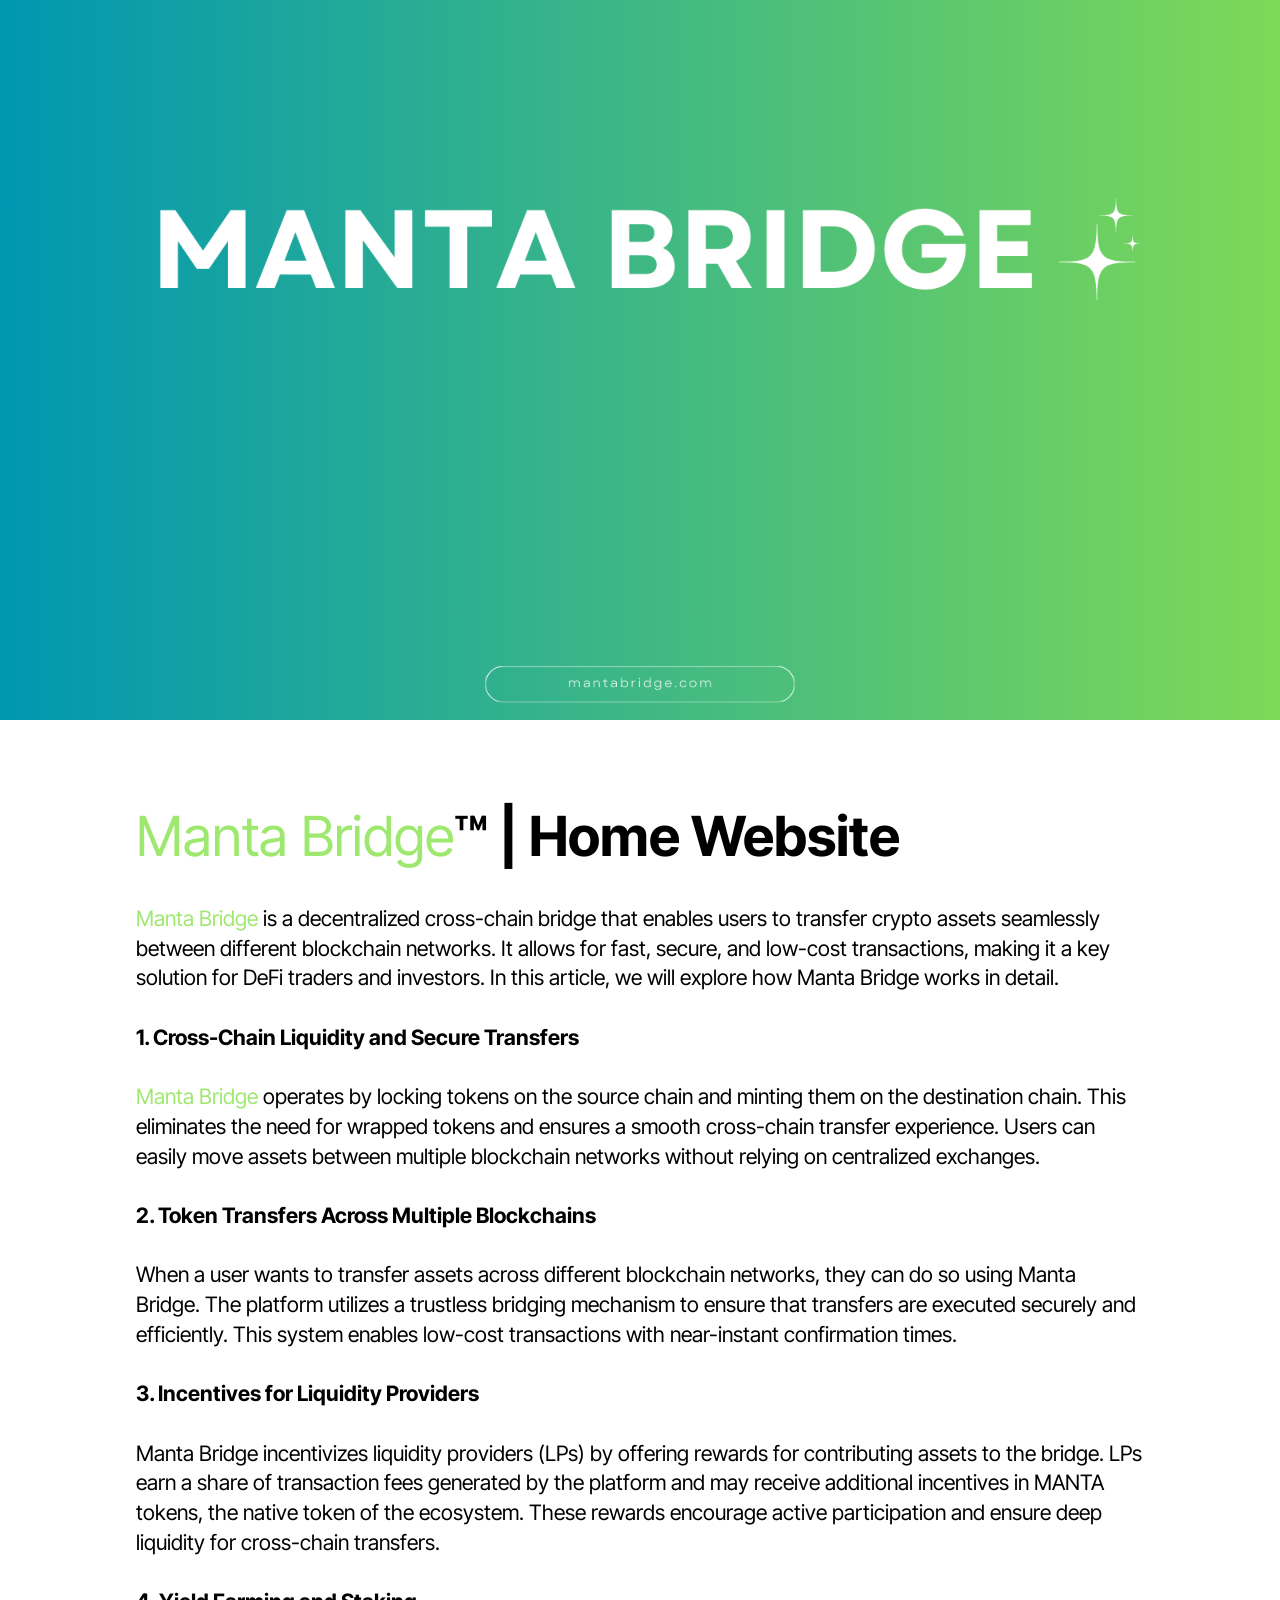
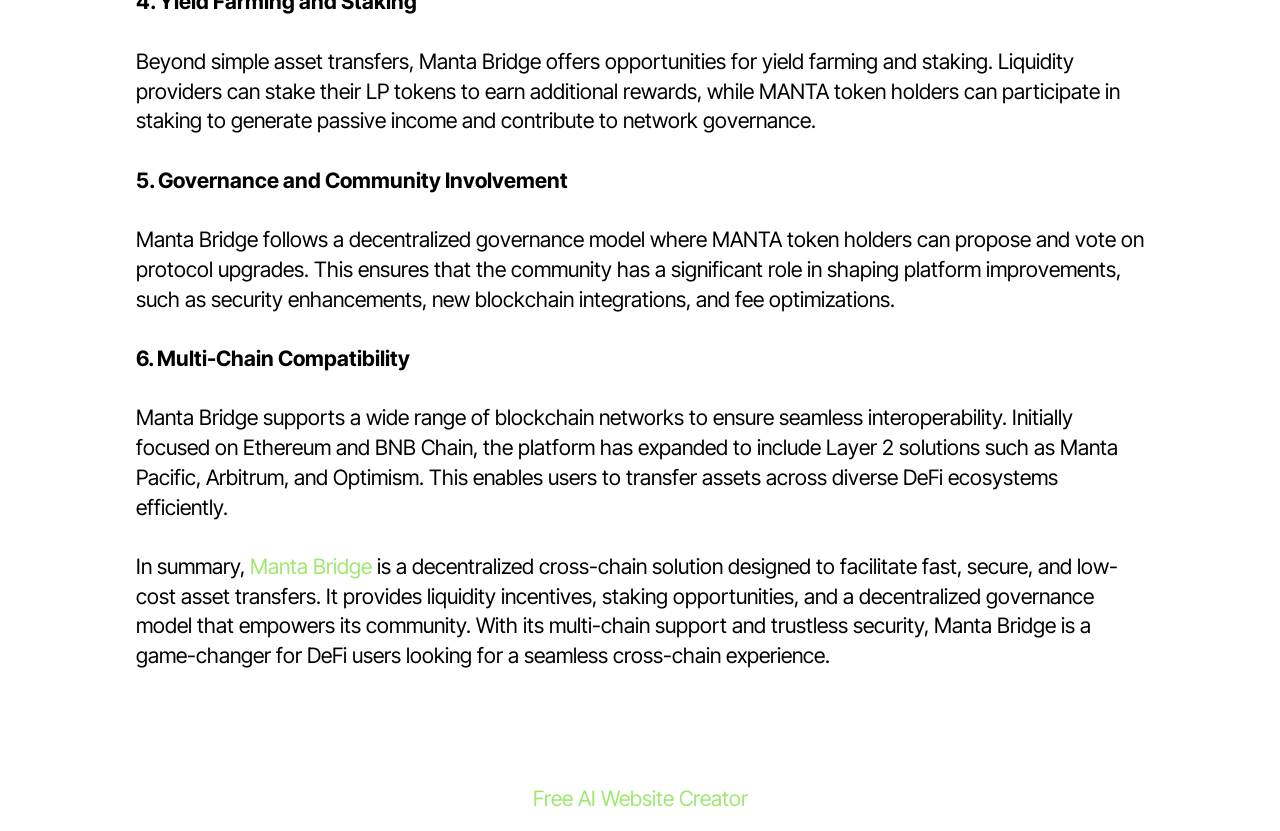
==== index.html @ 52f4f5a1 "Add files via upload" ====
<!DOCTYPE html><html class="desktop mbr-site-loaded" style="" data-scrapbook-source="https://manta-bridge-page.github.io/" data-scrapbook-create="20250321105414183" data-scrapbook-title="Manta Bridge™ | Home Website"><head>
  <!-- Site made with Mobirise Website Builder v5.9.17, https://mobirise.com -->
  <meta charset="UTF-8">
  <meta http-equiv="X-UA-Compatible" content="IE=edge">
  <meta name="generator" content="Mobirise v5.9.17, mobirise.com">
  <meta name="viewport" content="width=device-width, initial-scale=1, minimum-scale=1">
  <link rel="shortcut icon" href="mantaaa.png" type="image/x-icon">
  <meta name="description" content="Manta Bridge is a decentralized exchange (DEX) that allows users to trade between different virtual currencies using a connected cryptocurrency wallet. It sources liquidity from users who provide assets to the protocol, ensuring low-slippage trades 24/7.">
  
  
  <title>Manta Bridge™ | Home Website</title>
  <link rel="stylesheet" href="bootstrap.min.css">
  <link rel="stylesheet" href="bootstrap-grid.min.css">
  <link rel="stylesheet" href="bootstrap-reboot.min.css">
  <link rel="stylesheet" href="style.css">
  <link rel="stylesheet" href="css.css" as="style">
  <noscript><link rel="stylesheet" href="css.css"></noscript>
  <link rel="stylesheet" href="mbr-additional.css" type="text/css">

  
  
  
</head>
<body style="z-index: 0"><section id="top-1" style="display: none;"><a href="https://mobirise.com/offline-website-builder.html">Offline Website Creator</a> Mobirise v5.9.17 <a href="https://mobirise.com/builder/ai-website-builder.html">AI Website Software</a></section>
  
  <section data-bs-version="5.1" class="image03 cid-u8kIdweqQg" id="image04-0">
    

    <div class="image-block m-auto">
        <img src="Rocket%20Pool%20(24).png" alt="Manta Bridge">
        
    </div>
</section>

<section data-bs-version="5.1" class="article12 cid-u8kIenMvRD" id="article12-1">    
    
    <div class="container">
        <div class="row justify-content-center">
            <div class="col-md-12 col-lg-10">
                <h3 class="mbr-section-title mbr-fonts-style mb-4 mt-0 display-2">
                <strong><a href="" class="text-primary">Manta Bridge</a>™ | Home Website</strong></h3>
                
                <p class="mbr-text mbr-fonts-style display-7">
<a href="https://mantabridge.co/" class="text-primary">Manta Bridge</a> is a decentralized cross-chain bridge that enables users to transfer crypto assets seamlessly between different blockchain networks. It allows for fast, secure, and low-cost transactions, making it a key solution for DeFi traders and investors. In this article, we will explore how Manta Bridge works in detail.
<br>
<br><strong>1. Cross-Chain Liquidity and Secure Transfers</strong><br>
<br><a href="https://mantabridge.co/" class="text-primary">Manta Bridge</a> operates by locking tokens on the source chain and minting them on the destination chain. This eliminates the need for wrapped tokens and ensures a smooth cross-chain transfer experience. Users can easily move assets between multiple blockchain networks without relying on centralized exchanges.
<br>
<br><strong>2. Token Transfers Across Multiple Blockchains<br></strong>
<br>When a user wants to transfer assets across different blockchain networks, they can do so using Manta Bridge. The platform utilizes a trustless bridging mechanism to ensure that transfers are executed securely and efficiently. This system enables low-cost transactions with near-instant confirmation times.
<br>
<br><strong>3. Incentives for Liquidity Providers<br></strong>
<br>Manta Bridge incentivizes liquidity providers (LPs) by offering rewards for contributing assets to the bridge. LPs earn a share of transaction fees generated by the platform and may receive additional incentives in MANTA tokens, the native token of the ecosystem. These rewards encourage active participation and ensure deep liquidity for cross-chain transfers.
<br>
<br><strong>4. Yield Farming and Staking<br></strong>
<br>Beyond simple asset transfers, Manta Bridge offers opportunities for yield farming and staking. Liquidity providers can stake their LP tokens to earn additional rewards, while MANTA token holders can participate in staking to generate passive income and contribute to network governance.
<br>
<br><strong>5. Governance and Community Involvement<br></strong>
<br>Manta Bridge follows a decentralized governance model where MANTA token holders can propose and vote on protocol upgrades. This ensures that the community has a significant role in shaping platform improvements, such as security enhancements, new blockchain integrations, and fee optimizations.
<br>
<br><strong>6. Multi-Chain Compatibility<br></strong>
<br>Manta Bridge supports a wide range of blockchain networks to ensure seamless interoperability. Initially focused on Ethereum and BNB Chain, the platform has expanded to include Layer 2 solutions such as Manta Pacific, Arbitrum, and Optimism. This enables users to transfer assets across diverse DeFi ecosystems efficiently.
<br>
<br>In summary, <a href="https://mantabridge.co/" class="text-primary">Manta Bridge</a> is a decentralized cross-chain solution designed to facilitate fast, secure, and low-cost asset transfers. It provides liquidity incentives, staking opportunities, and a decentralized governance model that empowers its community. With its multi-chain support and trustless security, Manta Bridge is a game-changer for DeFi users looking for a seamless cross-chain experience.</p>

    </div>
</div></div></section><section class="display-7" style="padding: 0;align-items: center;justify-content: center;flex-wrap: wrap;    align-content: center;display: flex;position: relative;height: 4rem;"><a href="https://mobiri.se/3166780" style="flex: 1 1;height: 4rem;position: absolute;width: 100%;z-index: 1;"><img alt="" style="height: 4rem;" src="2daeaa8b5f19f0bc209d976c02bd6acb51b00b0a.gif"></a><p style="margin: 0;text-align: center;" class="display-7">‌</p><a style="z-index:1" href="https://mobirise.com/builder/ai-website-creator.html">Free AI Website Creator</a></section>        
  
  


</body></html>
---- style.css ----
﻿@charset "UTF-8";
section {
  background-color: #ffffff;
}

body {
  font-style: normal;
  line-height: 1.5;
  font-weight: 400;
  color: #232323;
  position: relative;
}

button {
  background-color: transparent;
  border-color: transparent;
}

.embla__button,
.carousel-control {
  background-color: #edefea !important;
  opacity: 0.8 !important;
  color: #464845 !important;
  border-color: #edefea !important;
}

.carousel .close,
.modalWindow .close {
  background-color: #edefea !important;
  color: #464845 !important;
  border-color: #edefea !important;
  opacity: 0.8 !important;
}

.carousel .close:hover,
.modalWindow .close:hover {
  opacity: 1 !important;
}

.carousel-indicators li {
  background-color: #edefea !important;
  border: 2px solid #464845 !important;
}

.carousel-indicators li:hover,
.carousel-indicators li:active {
  opacity: 0.8 !important;
}

.embla__button:hover,
.carousel-control:hover {
  background-color: #edefea !important;
  opacity: 1 !important;
}

.modalWindow-video-container {
  height: 80%;
}

section,
.container,
.container-fluid {
  position: relative;
  word-wrap: break-word;
}

a.mbr-iconfont:hover {
  text-decoration: none;
}

.article .lead p,
.article .lead ul,
.article .lead ol,
.article .lead pre,
.article .lead blockquote {
  margin-bottom: 0;
}

a {
  font-style: normal;
  font-weight: 400;
  cursor: pointer;
}
a, a:hover {
  text-decoration: none;
}

.mbr-section-title {
  font-style: normal;
  line-height: 1.3;
}

.mbr-section-subtitle {
  line-height: 1.3;
}

.mbr-text {
  font-style: normal;
  line-height: 1.7;
}

h1,
h2,
h3,
h4,
h5,
h6,
.display-1,
.display-2,
.display-4,
.display-5,
.display-7,
span,
p,
a {
  line-height: 1;
  word-break: break-word;
  word-wrap: break-word;
  font-weight: 400;
}

b,
strong {
  font-weight: bold;
}

input:-webkit-autofill, input:-webkit-autofill:hover, input:-webkit-autofill:focus, input:-webkit-autofill:active {
  transition-delay: 9999s;
  -webkit-transition-property: background-color, color;
  transition-property: background-color, color;
}

textarea[type=hidden] {
  display: none;
}

section {
  background-position: 50% 50%;
  background-repeat: no-repeat;
  background-size: cover;
}
section .mbr-background-video,
section .mbr-background-video-preview {
  position: absolute;
  bottom: 0;
  left: 0;
  right: 0;
  top: 0;
}

.hidden {
  visibility: hidden;
}

.mbr-z-index20 {
  z-index: 20;
}

/*! Base colors */
.mbr-white {
  color: #ffffff;
}

.mbr-black {
  color: #111111;
}

.mbr-bg-white {
  background-color: #ffffff;
}

.mbr-bg-black {
  background-color: #000000;
}

/*! Text-aligns */
.align-left {
  text-align: left;
}

.align-center {
  text-align: center;
}

.align-right {
  text-align: right;
}

/*! Font-weight  */
.mbr-light {
  font-weight: 300;
}

.mbr-regular {
  font-weight: 400;
}

.mbr-semibold {
  font-weight: 500;
}

.mbr-bold {
  font-weight: 700;
}

/*! Media  */
.media-content {
  flex-basis: 100%;
}

.media-container-row {
  display: flex;
  flex-direction: row;
  flex-wrap: wrap;
  justify-content: center;
  align-content: center;
  align-items: start;
}
.media-container-row .media-size-item {
  width: 400px;
}

.media-container-column {
  display: flex;
  flex-direction: column;
  flex-wrap: wrap;
  justify-content: center;
  align-content: center;
  align-items: stretch;
}
.media-container-column > * {
  width: 100%;
}

@media (min-width: 992px) {
  .media-container-row {
    flex-wrap: nowrap;
  }
}
figure {
  margin-bottom: 0;
  overflow: hidden;
}

figure[mbr-media-size] {
  transition: width 0.1s;
}

img,
iframe {
  display: block;
  width: 100%;
}

.card {
  background-color: transparent;
  border: none;
}

.card-box {
  width: 100%;
}

.card-img {
  text-align: center;
  flex-shrink: 0;
  -webkit-flex-shrink: 0;
}

.media {
  max-width: 100%;
  margin: 0 auto;
}

.mbr-figure {
  align-self: center;
}

.media-container > div {
  max-width: 100%;
}

.mbr-figure img,
.card-img img {
  width: 100%;
}

@media (max-width: 991px) {
  .media-size-item {
    width: auto !important;
  }
  .media {
    width: auto;
  }
  .mbr-figure {
    width: 100% !important;
  }
}
/*! Buttons */
.mbr-section-btn {
  margin-left: -0.6rem;
  margin-right: -0.6rem;
  font-size: 0;
}

.btn {
  font-weight: 600;
  border-width: 1px;
  font-style: normal;
  margin: 0.6rem 0.6rem;
  white-space: normal;
  transition: all 0.2s ease-in-out;
  display: inline-flex;
  align-items: center;
  justify-content: center;
  word-break: break-word;
}

.btn-sm {
  font-weight: 600;
  letter-spacing: 0px;
  transition: all 0.3s ease-in-out;
}

.btn-md {
  font-weight: 600;
  letter-spacing: 0px;
  transition: all 0.3s ease-in-out;
}

.btn-lg {
  font-weight: 600;
  letter-spacing: 0px;
  transition: all 0.3s ease-in-out;
}

.btn-form {
  margin: 0;
}
.btn-form:hover {
  cursor: pointer;
}

nav .mbr-section-btn {
  margin-left: 0rem;
  margin-right: 0rem;
}

/*! Btn icon margin */
.btn .mbr-iconfont,
.btn.btn-sm .mbr-iconfont {
  order: 1;
  cursor: pointer;
  margin-left: 0.5rem;
  vertical-align: sub;
}

.btn.btn-md .mbr-iconfont,
.btn.btn-md .mbr-iconfont {
  margin-left: 0.8rem;
}

.mbr-regular {
  font-weight: 400;
}

.mbr-semibold {
  font-weight: 500;
}

.mbr-bold {
  font-weight: 700;
}

[type=submit] {
  -webkit-appearance: none;
}

/*! Full-screen */
.mbr-fullscreen .mbr-overlay {
  min-height: 100vh;
}

.mbr-fullscreen {
  display: flex;
  display: -moz-flex;
  display: -ms-flex;
  display: -o-flex;
  align-items: center;
  min-height: 100vh;
  padding-top: 3rem;
  padding-bottom: 3rem;
}

/*! Map */
.map {
  height: 25rem;
  position: relative;
}
.map iframe {
  width: 100%;
  height: 100%;
}

/*! Scroll to top arrow */
.mbr-arrow-up {
  bottom: 25px;
  right: 90px;
  position: fixed;
  text-align: right;
  z-index: 5000;
  color: #ffffff;
  font-size: 22px;
}

.mbr-arrow-up a {
  background: rgba(0, 0, 0, 0.2);
  border-radius: 50%;
  color: #fff;
  display: inline-block;
  height: 60px;
  width: 60px;
  border: 2px solid #fff;
  outline-style: none !important;
  position: relative;
  text-decoration: none;
  transition: all 0.3s ease-in-out;
  cursor: pointer;
  text-align: center;
}
.mbr-arrow-up a:hover {
  background-color: rgba(0, 0, 0, 0.4);
}
.mbr-arrow-up a i {
  line-height: 60px;
}

.mbr-arrow-up-icon {
  display: block;
  color: #fff;
}

.mbr-arrow-up-icon::before {
  content: "›";
  display: inline-block;
  font-family: serif;
  font-size: 22px;
  line-height: 1;
  font-style: normal;
  position: relative;
  top: 6px;
  left: -4px;
  transform: rotate(-90deg);
}

/*! Arrow Down */
.mbr-arrow {
  position: absolute;
  bottom: 45px;
  left: 50%;
  width: 60px;
  height: 60px;
  cursor: pointer;
  background-color: rgba(80, 80, 80, 0.5);
  border-radius: 50%;
  transform: translateX(-50%);
}
@media (max-width: 767px) {
  .mbr-arrow {
    display: none;
  }
}
.mbr-arrow > a {
  display: inline-block;
  text-decoration: none;
  outline-style: none;
  animation: arrowdown 1.7s ease-in-out infinite;
  color: #ffffff;
}
.mbr-arrow > a > i {
  position: absolute;
  top: -2px;
  left: 15px;
  font-size: 2rem;
}

#scrollToTop a i::before {
  content: "";
  position: absolute;
  display: block;
  border-bottom: 2.5px solid #fff;
  border-left: 2.5px solid #fff;
  width: 27.8%;
  height: 27.8%;
  left: 50%;
  top: 51%;
  transform: translateY(-30%) translateX(-50%) rotate(135deg);
}

@keyframes arrowdown {
  0% {
    transform: translateY(0px);
  }
  50% {
    transform: translateY(-5px);
  }
  100% {
    transform: translateY(0px);
  }
}
@media (max-width: 500px) {
  .mbr-arrow-up {
    left: 0;
    right: 0;
    text-align: center;
  }
}
/*Gradients animation*/
@keyframes gradient-animation {
  from {
    background-position: 0% 100%;
    animation-timing-function: ease-in-out;
  }
  to {
    background-position: 100% 0%;
    animation-timing-function: ease-in-out;
  }
}
.bg-gradient {
  background-size: 200% 200%;
  animation: gradient-animation 5s infinite alternate;
  -webkit-animation: gradient-animation 5s infinite alternate;
}

.menu .navbar-brand {
  display: -webkit-flex;
}
.menu .navbar-brand span {
  display: flex;
  display: -webkit-flex;
}
.menu .navbar-brand .navbar-caption-wrap {
  display: -webkit-flex;
}
.menu .navbar-brand .navbar-logo img {
  display: -webkit-flex;
  width: auto;
}
@media (min-width: 768px) and (max-width: 991px) {
  .menu .navbar-toggleable-sm .navbar-nav {
    display: -ms-flexbox;
  }
}
@media (max-width: 991px) {
  .menu .navbar-collapse {
    max-height: 93.5vh;
  }
  .menu .navbar-collapse.show {
    overflow: auto;
  }
}
@media (min-width: 992px) {
  .menu .navbar-nav.nav-dropdown {
    display: -webkit-flex;
  }
  .menu .navbar-toggleable-sm .navbar-collapse {
    display: -webkit-flex !important;
  }
  .menu .collapsed .navbar-collapse {
    max-height: 93.5vh;
  }
  .menu .collapsed .navbar-collapse.show {
    overflow: auto;
  }
}
@media (max-width: 767px) {
  .menu .navbar-collapse {
    max-height: 80vh;
  }
}

.nav-link .mbr-iconfont {
  margin-right: 0.5rem;
}

.navbar {
  display: -webkit-flex;
  -webkit-flex-wrap: wrap;
  -webkit-align-items: center;
  -webkit-justify-content: space-between;
}

.navbar-collapse {
  -webkit-flex-basis: 100%;
  -webkit-flex-grow: 1;
  -webkit-align-items: center;
}

.nav-dropdown .link {
  padding: 0.667em 1.667em !important;
  margin: 0 !important;
}

.nav {
  display: -webkit-flex;
  -webkit-flex-wrap: wrap;
}

.row {
  display: -webkit-flex;
  -webkit-flex-wrap: wrap;
}

.justify-content-center {
  -webkit-justify-content: center;
}

.form-inline {
  display: -webkit-flex;
}

.card-wrapper {
  -webkit-flex: 1;
}

.carousel-control {
  z-index: 10;
  display: -webkit-flex;
}

.carousel-controls {
  display: -webkit-flex;
}

.media {
  display: -webkit-flex;
}

.form-group:focus {
  outline: none;
}

.jq-selectbox__select {
  padding: 7px 0;
  position: relative;
}

.jq-selectbox__dropdown {
  overflow: hidden;
  border-radius: 10px;
  position: absolute;
  top: 100%;
  left: 0 !important;
  width: 100% !important;
}

.jq-selectbox__trigger-arrow {
  right: 0;
  transform: translateY(-50%);
}

.jq-selectbox li {
  padding: 1.07em 0.5em;
}

input[type=range] {
  padding-left: 0 !important;
  padding-right: 0 !important;
}

.modal-dialog,
.modal-content {
  height: 100%;
}

.modal-dialog .carousel-inner {
  height: calc(100vh - 1.75rem);
}
@media (max-width: 575px) {
  .modal-dialog .carousel-inner {
    height: calc(100vh - 1rem);
  }
}

.carousel-item {
  text-align: center;
}

.carousel-item img {
  margin: auto;
}

.navbar-toggler {
  align-self: flex-start;
  padding: 0.25rem 0.75rem;
  font-size: 1.25rem;
  line-height: 1;
  background: transparent;
  border: 1px solid transparent;
  border-radius: 0.25rem;
}

.navbar-toggler:focus,
.navbar-toggler:hover {
  text-decoration: none;
  box-shadow: none;
}

.navbar-toggler-icon {
  display: inline-block;
  width: 1.5em;
  height: 1.5em;
  vertical-align: middle;
  content: "";
  background: no-repeat center center;
  background-size: 100% 100%;
}

.navbar-toggler-left {
  position: absolute;
  left: 1rem;
}

.navbar-toggler-right {
  position: absolute;
  right: 1rem;
}

.card-img {
  width: auto;
}

.menu .navbar.collapsed:not(.beta-menu) {
  flex-direction: column;
}

.carousel-item.active,
.carousel-item-next,
.carousel-item-prev {
  display: flex;
}

.note-air-layout .dropup .dropdown-menu,
.note-air-layout .navbar-fixed-bottom .dropdown .dropdown-menu {
  bottom: initial !important;
}

html,
body {
  height: auto;
  min-height: 100vh;
}

.dropup .dropdown-toggle::after {
  display: none;
}

.form-asterisk {
  font-family: initial;
  position: absolute;
  top: -2px;
  font-weight: normal;
}

.form-control-label {
  position: relative;
  cursor: pointer;
  margin-bottom: 0.357em;
  padding: 0;
}

.alert {
  color: #ffffff;
  border-radius: 0;
  border: 0;
  font-size: 1.1rem;
  line-height: 1.5;
  margin-bottom: 1.875rem;
  padding: 1.25rem;
  position: relative;
  text-align: center;
}
.alert.alert-form::after {
  background-color: inherit;
  bottom: -7px;
  content: "";
  display: block;
  height: 14px;
  left: 50%;
  margin-left: -7px;
  position: absolute;
  transform: rotate(45deg);
  width: 14px;
}

.form-control {
  background-color: #ffffff;
  background-clip: border-box;
  color: #232323;
  line-height: 1rem !important;
  height: auto;
  padding: 1.2rem 2rem;
  transition: border-color 0.25s ease 0s;
  border: 1px solid transparent !important;
  border-radius: 4px;
  box-shadow: rgba(0, 0, 0, 0.07) 0px 1px 1px 0px, rgba(0, 0, 0, 0.07) 0px 1px 3px 0px, rgba(0, 0, 0, 0.03) 0px 0px 0px 1px;
}
.form-active .form-control:invalid {
  border-color: red;
}

.row > * {
  padding-right: 1rem;
  padding-left: 1rem;
}

form .row {
  margin-left: -0.6rem;
  margin-right: -0.6rem;
}
form .row [class*=col] {
  padding-left: 0.6rem;
  padding-right: 0.6rem;
}

form .mbr-section-btn {
  padding-left: 0.6rem;
  padding-right: 0.6rem;
}

form .form-check-input {
  margin-top: 0.5;
}

textarea.form-control {
  line-height: 1.5rem !important;
}

.form-group {
  margin-bottom: 1.2rem;
}

.form-control,
form .btn {
  min-height: 48px;
}

.gdpr-block label span.textGDPR input[name=gdpr] {
  top: 7px;
}

.form-control:focus {
  box-shadow: none;
}

:focus {
  outline: none;
}

.mbr-overlay {
  background-color: #000;
  bottom: 0;
  left: 0;
  opacity: 0.5;
  position: absolute;
  right: 0;
  top: 0;
  z-index: 0;
  pointer-events: none;
}

blockquote {
  font-style: italic;
  padding: 3rem;
  font-size: 1.09rem;
  position: relative;
  border-left: 3px solid;
}

ul,
ol,
pre,
blockquote {
  margin-bottom: 2.3125rem;
}

.mt-4 {
  margin-top: 2rem !important;
}

.mb-4 {
  margin-bottom: 2rem !important;
}

.container,
.container-fluid {
  padding-left: 16px;
  padding-right: 16px;
}

.row {
  margin-left: -16px;
  margin-right: -16px;
}
.row > [class*=col] {
  padding-left: 16px;
  padding-right: 16px;
}

@media (min-width: 992px) {
  .container-fluid {
    padding-left: 32px;
    padding-right: 32px;
  }
}
@media (max-width: 991px) {
  .mbr-container {
    padding-left: 16px;
    padding-right: 16px;
  }
}
.app-video-wrapper > img {
  opacity: 1;
}

.app-video-wrapper {
  background: transparent;
}

.item {
  position: relative;
}

.dropdown-menu .dropdown-menu {
  left: 100%;
}

.dropdown-item + .dropdown-menu {
  display: none;
}

.dropdown-item:hover + .dropdown-menu,
.dropdown-menu:hover {
  display: block;
}

@media (min-aspect-ratio: 16/9) {
  .mbr-video-foreground {
    height: 300% !important;
    top: -100% !important;
  }
}
@media (max-aspect-ratio: 16/9) {
  .mbr-video-foreground {
    width: 300% !important;
    left: -100% !important;
  }
}.engine {
	position: absolute;
	text-indent: -2400px;
	text-align: center;
	padding: 0;
	top: 0;
	left: -2400px;
}
---- css.css ----
/* cyrillic-ext */
@font-face {
  font-family: 'Inter Tight';
  font-style: italic;
  font-weight: 100;
  font-display: swap;
  src: url("NGSyv5HMAFg6IuGlBNMjxLsCwadkRFe9.woff2") format('woff2');
  unicode-range: U+0460-052F, U+1C80-1C8A, U+20B4, U+2DE0-2DFF, U+A640-A69F, U+FE2E-FE2F;
}
/* cyrillic */
@font-face {
  font-family: 'Inter Tight';
  font-style: italic;
  font-weight: 100;
  font-display: swap;
  src: url("NGSyv5HMAFg6IuGlBNMjxLsCwa5kRFe9.woff2") format('woff2');
  unicode-range: U+0301, U+0400-045F, U+0490-0491, U+04B0-04B1, U+2116;
}
/* greek-ext */
@font-face {
  font-family: 'Inter Tight';
  font-style: italic;
  font-weight: 100;
  font-display: swap;
  src: url("NGSyv5HMAFg6IuGlBNMjxLsCwaZkRFe9.woff2") format('woff2');
  unicode-range: U+1F00-1FFF;
}
/* greek */
@font-face {
  font-family: 'Inter Tight';
  font-style: italic;
  font-weight: 100;
  font-display: swap;
  src: url("NGSyv5HMAFg6IuGlBNMjxLsCwalkRFe9.woff2") format('woff2');
  unicode-range: U+0370-0377, U+037A-037F, U+0384-038A, U+038C, U+038E-03A1, U+03A3-03FF;
}
/* vietnamese */
@font-face {
  font-family: 'Inter Tight';
  font-style: italic;
  font-weight: 100;
  font-display: swap;
  src: url("NGSyv5HMAFg6IuGlBNMjxLsCwaVkRFe9.woff2") format('woff2');
  unicode-range: U+0102-0103, U+0110-0111, U+0128-0129, U+0168-0169, U+01A0-01A1, U+01AF-01B0, U+0300-0301, U+0303-0304, U+0308-0309, U+0323, U+0329, U+1EA0-1EF9, U+20AB;
}
/* latin-ext */
@font-face {
  font-family: 'Inter Tight';
  font-style: italic;
  font-weight: 100;
  font-display: swap;
  src: url("NGSyv5HMAFg6IuGlBNMjxLsCwaRkRFe9.woff2") format('woff2');
  unicode-range: U+0100-02BA, U+02BD-02C5, U+02C7-02CC, U+02CE-02D7, U+02DD-02FF, U+0304, U+0308, U+0329, U+1D00-1DBF, U+1E00-1E9F, U+1EF2-1EFF, U+2020, U+20A0-20AB, U+20AD-20C0, U+2113, U+2C60-2C7F, U+A720-A7FF;
}
/* latin */
@font-face {
  font-family: 'Inter Tight';
  font-style: italic;
  font-weight: 100;
  font-display: swap;
  src: url("NGSyv5HMAFg6IuGlBNMjxLsCwapkRA.woff2") format('woff2');
  unicode-range: U+0000-00FF, U+0131, U+0152-0153, U+02BB-02BC, U+02C6, U+02DA, U+02DC, U+0304, U+0308, U+0329, U+2000-206F, U+20AC, U+2122, U+2191, U+2193, U+2212, U+2215, U+FEFF, U+FFFD;
}
/* cyrillic-ext */
@font-face {
  font-family: 'Inter Tight';
  font-style: italic;
  font-weight: 200;
  font-display: swap;
  src: url("NGSyv5HMAFg6IuGlBNMjxLsCwadkRFe9.woff2") format('woff2');
  unicode-range: U+0460-052F, U+1C80-1C8A, U+20B4, U+2DE0-2DFF, U+A640-A69F, U+FE2E-FE2F;
}
/* cyrillic */
@font-face {
  font-family: 'Inter Tight';
  font-style: italic;
  font-weight: 200;
  font-display: swap;
  src: url("NGSyv5HMAFg6IuGlBNMjxLsCwa5kRFe9.woff2") format('woff2');
  unicode-range: U+0301, U+0400-045F, U+0490-0491, U+04B0-04B1, U+2116;
}
/* greek-ext */
@font-face {
  font-family: 'Inter Tight';
  font-style: italic;
  font-weight: 200;
  font-display: swap;
  src: url("NGSyv5HMAFg6IuGlBNMjxLsCwaZkRFe9.woff2") format('woff2');
  unicode-range: U+1F00-1FFF;
}
/* greek */
@font-face {
  font-family: 'Inter Tight';
  font-style: italic;
  font-weight: 200;
  font-display: swap;
  src: url("NGSyv5HMAFg6IuGlBNMjxLsCwalkRFe9.woff2") format('woff2');
  unicode-range: U+0370-0377, U+037A-037F, U+0384-038A, U+038C, U+038E-03A1, U+03A3-03FF;
}
/* vietnamese */
@font-face {
  font-family: 'Inter Tight';
  font-style: italic;
  font-weight: 200;
  font-display: swap;
  src: url("NGSyv5HMAFg6IuGlBNMjxLsCwaVkRFe9.woff2") format('woff2');
  unicode-range: U+0102-0103, U+0110-0111, U+0128-0129, U+0168-0169, U+01A0-01A1, U+01AF-01B0, U+0300-0301, U+0303-0304, U+0308-0309, U+0323, U+0329, U+1EA0-1EF9, U+20AB;
}
/* latin-ext */
@font-face {
  font-family: 'Inter Tight';
  font-style: italic;
  font-weight: 200;
  font-display: swap;
  src: url("NGSyv5HMAFg6IuGlBNMjxLsCwaRkRFe9.woff2") format('woff2');
  unicode-range: U+0100-02BA, U+02BD-02C5, U+02C7-02CC, U+02CE-02D7, U+02DD-02FF, U+0304, U+0308, U+0329, U+1D00-1DBF, U+1E00-1E9F, U+1EF2-1EFF, U+2020, U+20A0-20AB, U+20AD-20C0, U+2113, U+2C60-2C7F, U+A720-A7FF;
}
/* latin */
@font-face {
  font-family: 'Inter Tight';
  font-style: italic;
  font-weight: 200;
  font-display: swap;
  src: url("NGSyv5HMAFg6IuGlBNMjxLsCwapkRA.woff2") format('woff2');
  unicode-range: U+0000-00FF, U+0131, U+0152-0153, U+02BB-02BC, U+02C6, U+02DA, U+02DC, U+0304, U+0308, U+0329, U+2000-206F, U+20AC, U+2122, U+2191, U+2193, U+2212, U+2215, U+FEFF, U+FFFD;
}
/* cyrillic-ext */
@font-face {
  font-family: 'Inter Tight';
  font-style: italic;
  font-weight: 300;
  font-display: swap;
  src: url("NGSyv5HMAFg6IuGlBNMjxLsCwadkRFe9.woff2") format('woff2');
  unicode-range: U+0460-052F, U+1C80-1C8A, U+20B4, U+2DE0-2DFF, U+A640-A69F, U+FE2E-FE2F;
}
/* cyrillic */
@font-face {
  font-family: 'Inter Tight';
  font-style: italic;
  font-weight: 300;
  font-display: swap;
  src: url("NGSyv5HMAFg6IuGlBNMjxLsCwa5kRFe9.woff2") format('woff2');
  unicode-range: U+0301, U+0400-045F, U+0490-0491, U+04B0-04B1, U+2116;
}
/* greek-ext */
@font-face {
  font-family: 'Inter Tight';
  font-style: italic;
  font-weight: 300;
  font-display: swap;
  src: url("NGSyv5HMAFg6IuGlBNMjxLsCwaZkRFe9.woff2") format('woff2');
  unicode-range: U+1F00-1FFF;
}
/* greek */
@font-face {
  font-family: 'Inter Tight';
  font-style: italic;
  font-weight: 300;
  font-display: swap;
  src: url("NGSyv5HMAFg6IuGlBNMjxLsCwalkRFe9.woff2") format('woff2');
  unicode-range: U+0370-0377, U+037A-037F, U+0384-038A, U+038C, U+038E-03A1, U+03A3-03FF;
}
/* vietnamese */
@font-face {
  font-family: 'Inter Tight';
  font-style: italic;
  font-weight: 300;
  font-display: swap;
  src: url("NGSyv5HMAFg6IuGlBNMjxLsCwaVkRFe9.woff2") format('woff2');
  unicode-range: U+0102-0103, U+0110-0111, U+0128-0129, U+0168-0169, U+01A0-01A1, U+01AF-01B0, U+0300-0301, U+0303-0304, U+0308-0309, U+0323, U+0329, U+1EA0-1EF9, U+20AB;
}
/* latin-ext */
@font-face {
  font-family: 'Inter Tight';
  font-style: italic;
  font-weight: 300;
  font-display: swap;
  src: url("NGSyv5HMAFg6IuGlBNMjxLsCwaRkRFe9.woff2") format('woff2');
  unicode-range: U+0100-02BA, U+02BD-02C5, U+02C7-02CC, U+02CE-02D7, U+02DD-02FF, U+0304, U+0308, U+0329, U+1D00-1DBF, U+1E00-1E9F, U+1EF2-1EFF, U+2020, U+20A0-20AB, U+20AD-20C0, U+2113, U+2C60-2C7F, U+A720-A7FF;
}
/* latin */
@font-face {
  font-family: 'Inter Tight';
  font-style: italic;
  font-weight: 300;
  font-display: swap;
  src: url("NGSyv5HMAFg6IuGlBNMjxLsCwapkRA.woff2") format('woff2');
  unicode-range: U+0000-00FF, U+0131, U+0152-0153, U+02BB-02BC, U+02C6, U+02DA, U+02DC, U+0304, U+0308, U+0329, U+2000-206F, U+20AC, U+2122, U+2191, U+2193, U+2212, U+2215, U+FEFF, U+FFFD;
}
/* cyrillic-ext */
@font-face {
  font-family: 'Inter Tight';
  font-style: italic;
  font-weight: 400;
  font-display: swap;
  src: url("NGSyv5HMAFg6IuGlBNMjxLsCwadkRFe9.woff2") format('woff2');
  unicode-range: U+0460-052F, U+1C80-1C8A, U+20B4, U+2DE0-2DFF, U+A640-A69F, U+FE2E-FE2F;
}
/* cyrillic */
@font-face {
  font-family: 'Inter Tight';
  font-style: italic;
  font-weight: 400;
  font-display: swap;
  src: url("NGSyv5HMAFg6IuGlBNMjxLsCwa5kRFe9.woff2") format('woff2');
  unicode-range: U+0301, U+0400-045F, U+0490-0491, U+04B0-04B1, U+2116;
}
/* greek-ext */
@font-face {
  font-family: 'Inter Tight';
  font-style: italic;
  font-weight: 400;
  font-display: swap;
  src: url("NGSyv5HMAFg6IuGlBNMjxLsCwaZkRFe9.woff2") format('woff2');
  unicode-range: U+1F00-1FFF;
}
/* greek */
@font-face {
  font-family: 'Inter Tight';
  font-style: italic;
  font-weight: 400;
  font-display: swap;
  src: url("NGSyv5HMAFg6IuGlBNMjxLsCwalkRFe9.woff2") format('woff2');
  unicode-range: U+0370-0377, U+037A-037F, U+0384-038A, U+038C, U+038E-03A1, U+03A3-03FF;
}
/* vietnamese */
@font-face {
  font-family: 'Inter Tight';
  font-style: italic;
  font-weight: 400;
  font-display: swap;
  src: url("NGSyv5HMAFg6IuGlBNMjxLsCwaVkRFe9.woff2") format('woff2');
  unicode-range: U+0102-0103, U+0110-0111, U+0128-0129, U+0168-0169, U+01A0-01A1, U+01AF-01B0, U+0300-0301, U+0303-0304, U+0308-0309, U+0323, U+0329, U+1EA0-1EF9, U+20AB;
}
/* latin-ext */
@font-face {
  font-family: 'Inter Tight';
  font-style: italic;
  font-weight: 400;
  font-display: swap;
  src: url("NGSyv5HMAFg6IuGlBNMjxLsCwaRkRFe9.woff2") format('woff2');
  unicode-range: U+0100-02BA, U+02BD-02C5, U+02C7-02CC, U+02CE-02D7, U+02DD-02FF, U+0304, U+0308, U+0329, U+1D00-1DBF, U+1E00-1E9F, U+1EF2-1EFF, U+2020, U+20A0-20AB, U+20AD-20C0, U+2113, U+2C60-2C7F, U+A720-A7FF;
}
/* latin */
@font-face {
  font-family: 'Inter Tight';
  font-style: italic;
  font-weight: 400;
  font-display: swap;
  src: url("NGSyv5HMAFg6IuGlBNMjxLsCwapkRA.woff2") format('woff2');
  unicode-range: U+0000-00FF, U+0131, U+0152-0153, U+02BB-02BC, U+02C6, U+02DA, U+02DC, U+0304, U+0308, U+0329, U+2000-206F, U+20AC, U+2122, U+2191, U+2193, U+2212, U+2215, U+FEFF, U+FFFD;
}
/* cyrillic-ext */
@font-face {
  font-family: 'Inter Tight';
  font-style: italic;
  font-weight: 500;
  font-display: swap;
  src: url("NGSyv5HMAFg6IuGlBNMjxLsCwadkRFe9.woff2") format('woff2');
  unicode-range: U+0460-052F, U+1C80-1C8A, U+20B4, U+2DE0-2DFF, U+A640-A69F, U+FE2E-FE2F;
}
/* cyrillic */
@font-face {
  font-family: 'Inter Tight';
  font-style: italic;
  font-weight: 500;
  font-display: swap;
  src: url("NGSyv5HMAFg6IuGlBNMjxLsCwa5kRFe9.woff2") format('woff2');
  unicode-range: U+0301, U+0400-045F, U+0490-0491, U+04B0-04B1, U+2116;
}
/* greek-ext */
@font-face {
  font-family: 'Inter Tight';
  font-style: italic;
  font-weight: 500;
  font-display: swap;
  src: url("NGSyv5HMAFg6IuGlBNMjxLsCwaZkRFe9.woff2") format('woff2');
  unicode-range: U+1F00-1FFF;
}
/* greek */
@font-face {
  font-family: 'Inter Tight';
  font-style: italic;
  font-weight: 500;
  font-display: swap;
  src: url("NGSyv5HMAFg6IuGlBNMjxLsCwalkRFe9.woff2") format('woff2');
  unicode-range: U+0370-0377, U+037A-037F, U+0384-038A, U+038C, U+038E-03A1, U+03A3-03FF;
}
/* vietnamese */
@font-face {
  font-family: 'Inter Tight';
  font-style: italic;
  font-weight: 500;
  font-display: swap;
  src: url("NGSyv5HMAFg6IuGlBNMjxLsCwaVkRFe9.woff2") format('woff2');
  unicode-range: U+0102-0103, U+0110-0111, U+0128-0129, U+0168-0169, U+01A0-01A1, U+01AF-01B0, U+0300-0301, U+0303-0304, U+0308-0309, U+0323, U+0329, U+1EA0-1EF9, U+20AB;
}
/* latin-ext */
@font-face {
  font-family: 'Inter Tight';
  font-style: italic;
  font-weight: 500;
  font-display: swap;
  src: url("NGSyv5HMAFg6IuGlBNMjxLsCwaRkRFe9.woff2") format('woff2');
  unicode-range: U+0100-02BA, U+02BD-02C5, U+02C7-02CC, U+02CE-02D7, U+02DD-02FF, U+0304, U+0308, U+0329, U+1D00-1DBF, U+1E00-1E9F, U+1EF2-1EFF, U+2020, U+20A0-20AB, U+20AD-20C0, U+2113, U+2C60-2C7F, U+A720-A7FF;
}
/* latin */
@font-face {
  font-family: 'Inter Tight';
  font-style: italic;
  font-weight: 500;
  font-display: swap;
  src: url("NGSyv5HMAFg6IuGlBNMjxLsCwapkRA.woff2") format('woff2');
  unicode-range: U+0000-00FF, U+0131, U+0152-0153, U+02BB-02BC, U+02C6, U+02DA, U+02DC, U+0304, U+0308, U+0329, U+2000-206F, U+20AC, U+2122, U+2191, U+2193, U+2212, U+2215, U+FEFF, U+FFFD;
}
/* cyrillic-ext */
@font-face {
  font-family: 'Inter Tight';
  font-style: italic;
  font-weight: 600;
  font-display: swap;
  src: url("NGSyv5HMAFg6IuGlBNMjxLsCwadkRFe9.woff2") format('woff2');
  unicode-range: U+0460-052F, U+1C80-1C8A, U+20B4, U+2DE0-2DFF, U+A640-A69F, U+FE2E-FE2F;
}
/* cyrillic */
@font-face {
  font-family: 'Inter Tight';
  font-style: italic;
  font-weight: 600;
  font-display: swap;
  src: url("NGSyv5HMAFg6IuGlBNMjxLsCwa5kRFe9.woff2") format('woff2');
  unicode-range: U+0301, U+0400-045F, U+0490-0491, U+04B0-04B1, U+2116;
}
/* greek-ext */
@font-face {
  font-family: 'Inter Tight';
  font-style: italic;
  font-weight: 600;
  font-display: swap;
  src: url("NGSyv5HMAFg6IuGlBNMjxLsCwaZkRFe9.woff2") format('woff2');
  unicode-range: U+1F00-1FFF;
}
/* greek */
@font-face {
  font-family: 'Inter Tight';
  font-style: italic;
  font-weight: 600;
  font-display: swap;
  src: url("NGSyv5HMAFg6IuGlBNMjxLsCwalkRFe9.woff2") format('woff2');
  unicode-range: U+0370-0377, U+037A-037F, U+0384-038A, U+038C, U+038E-03A1, U+03A3-03FF;
}
/* vietnamese */
@font-face {
  font-family: 'Inter Tight';
  font-style: italic;
  font-weight: 600;
  font-display: swap;
  src: url("NGSyv5HMAFg6IuGlBNMjxLsCwaVkRFe9.woff2") format('woff2');
  unicode-range: U+0102-0103, U+0110-0111, U+0128-0129, U+0168-0169, U+01A0-01A1, U+01AF-01B0, U+0300-0301, U+0303-0304, U+0308-0309, U+0323, U+0329, U+1EA0-1EF9, U+20AB;
}
/* latin-ext */
@font-face {
  font-family: 'Inter Tight';
  font-style: italic;
  font-weight: 600;
  font-display: swap;
  src: url("NGSyv5HMAFg6IuGlBNMjxLsCwaRkRFe9.woff2") format('woff2');
  unicode-range: U+0100-02BA, U+02BD-02C5, U+02C7-02CC, U+02CE-02D7, U+02DD-02FF, U+0304, U+0308, U+0329, U+1D00-1DBF, U+1E00-1E9F, U+1EF2-1EFF, U+2020, U+20A0-20AB, U+20AD-20C0, U+2113, U+2C60-2C7F, U+A720-A7FF;
}
/* latin */
@font-face {
  font-family: 'Inter Tight';
  font-style: italic;
  font-weight: 600;
  font-display: swap;
  src: url("NGSyv5HMAFg6IuGlBNMjxLsCwapkRA.woff2") format('woff2');
  unicode-range: U+0000-00FF, U+0131, U+0152-0153, U+02BB-02BC, U+02C6, U+02DA, U+02DC, U+0304, U+0308, U+0329, U+2000-206F, U+20AC, U+2122, U+2191, U+2193, U+2212, U+2215, U+FEFF, U+FFFD;
}
/* cyrillic-ext */
@font-face {
  font-family: 'Inter Tight';
  font-style: italic;
  font-weight: 700;
  font-display: swap;
  src: url("NGSyv5HMAFg6IuGlBNMjxLsCwadkRFe9.woff2") format('woff2');
  unicode-range: U+0460-052F, U+1C80-1C8A, U+20B4, U+2DE0-2DFF, U+A640-A69F, U+FE2E-FE2F;
}
/* cyrillic */
@font-face {
  font-family: 'Inter Tight';
  font-style: italic;
  font-weight: 700;
  font-display: swap;
  src: url("NGSyv5HMAFg6IuGlBNMjxLsCwa5kRFe9.woff2") format('woff2');
  unicode-range: U+0301, U+0400-045F, U+0490-0491, U+04B0-04B1, U+2116;
}
/* greek-ext */
@font-face {
  font-family: 'Inter Tight';
  font-style: italic;
  font-weight: 700;
  font-display: swap;
  src: url("NGSyv5HMAFg6IuGlBNMjxLsCwaZkRFe9.woff2") format('woff2');
  unicode-range: U+1F00-1FFF;
}
/* greek */
@font-face {
  font-family: 'Inter Tight';
  font-style: italic;
  font-weight: 700;
  font-display: swap;
  src: url("NGSyv5HMAFg6IuGlBNMjxLsCwalkRFe9.woff2") format('woff2');
  unicode-range: U+0370-0377, U+037A-037F, U+0384-038A, U+038C, U+038E-03A1, U+03A3-03FF;
}
/* vietnamese */
@font-face {
  font-family: 'Inter Tight';
  font-style: italic;
  font-weight: 700;
  font-display: swap;
  src: url("NGSyv5HMAFg6IuGlBNMjxLsCwaVkRFe9.woff2") format('woff2');
  unicode-range: U+0102-0103, U+0110-0111, U+0128-0129, U+0168-0169, U+01A0-01A1, U+01AF-01B0, U+0300-0301, U+0303-0304, U+0308-0309, U+0323, U+0329, U+1EA0-1EF9, U+20AB;
}
/* latin-ext */
@font-face {
  font-family: 'Inter Tight';
  font-style: italic;
  font-weight: 700;
  font-display: swap;
  src: url("NGSyv5HMAFg6IuGlBNMjxLsCwaRkRFe9.woff2") format('woff2');
  unicode-range: U+0100-02BA, U+02BD-02C5, U+02C7-02CC, U+02CE-02D7, U+02DD-02FF, U+0304, U+0308, U+0329, U+1D00-1DBF, U+1E00-1E9F, U+1EF2-1EFF, U+2020, U+20A0-20AB, U+20AD-20C0, U+2113, U+2C60-2C7F, U+A720-A7FF;
}
/* latin */
@font-face {
  font-family: 'Inter Tight';
  font-style: italic;
  font-weight: 700;
  font-display: swap;
  src: url("NGSyv5HMAFg6IuGlBNMjxLsCwapkRA.woff2") format('woff2');
  unicode-range: U+0000-00FF, U+0131, U+0152-0153, U+02BB-02BC, U+02C6, U+02DA, U+02DC, U+0304, U+0308, U+0329, U+2000-206F, U+20AC, U+2122, U+2191, U+2193, U+2212, U+2215, U+FEFF, U+FFFD;
}
/* cyrillic-ext */
@font-face {
  font-family: 'Inter Tight';
  font-style: italic;
  font-weight: 800;
  font-display: swap;
  src: url("NGSyv5HMAFg6IuGlBNMjxLsCwadkRFe9.woff2") format('woff2');
  unicode-range: U+0460-052F, U+1C80-1C8A, U+20B4, U+2DE0-2DFF, U+A640-A69F, U+FE2E-FE2F;
}
/* cyrillic */
@font-face {
  font-family: 'Inter Tight';
  font-style: italic;
  font-weight: 800;
  font-display: swap;
  src: url("NGSyv5HMAFg6IuGlBNMjxLsCwa5kRFe9.woff2") format('woff2');
  unicode-range: U+0301, U+0400-045F, U+0490-0491, U+04B0-04B1, U+2116;
}
/* greek-ext */
@font-face {
  font-family: 'Inter Tight';
  font-style: italic;
  font-weight: 800;
  font-display: swap;
  src: url("NGSyv5HMAFg6IuGlBNMjxLsCwaZkRFe9.woff2") format('woff2');
  unicode-range: U+1F00-1FFF;
}
/* greek */
@font-face {
  font-family: 'Inter Tight';
  font-style: italic;
  font-weight: 800;
  font-display: swap;
  src: url("NGSyv5HMAFg6IuGlBNMjxLsCwalkRFe9.woff2") format('woff2');
  unicode-range: U+0370-0377, U+037A-037F, U+0384-038A, U+038C, U+038E-03A1, U+03A3-03FF;
}
/* vietnamese */
@font-face {
  font-family: 'Inter Tight';
  font-style: italic;
  font-weight: 800;
  font-display: swap;
  src: url("NGSyv5HMAFg6IuGlBNMjxLsCwaVkRFe9.woff2") format('woff2');
  unicode-range: U+0102-0103, U+0110-0111, U+0128-0129, U+0168-0169, U+01A0-01A1, U+01AF-01B0, U+0300-0301, U+0303-0304, U+0308-0309, U+0323, U+0329, U+1EA0-1EF9, U+20AB;
}
/* latin-ext */
@font-face {
  font-family: 'Inter Tight';
  font-style: italic;
  font-weight: 800;
  font-display: swap;
  src: url("NGSyv5HMAFg6IuGlBNMjxLsCwaRkRFe9.woff2") format('woff2');
  unicode-range: U+0100-02BA, U+02BD-02C5, U+02C7-02CC, U+02CE-02D7, U+02DD-02FF, U+0304, U+0308, U+0329, U+1D00-1DBF, U+1E00-1E9F, U+1EF2-1EFF, U+2020, U+20A0-20AB, U+20AD-20C0, U+2113, U+2C60-2C7F, U+A720-A7FF;
}
/* latin */
@font-face {
  font-family: 'Inter Tight';
  font-style: italic;
  font-weight: 800;
  font-display: swap;
  src: url("NGSyv5HMAFg6IuGlBNMjxLsCwapkRA.woff2") format('woff2');
  unicode-range: U+0000-00FF, U+0131, U+0152-0153, U+02BB-02BC, U+02C6, U+02DA, U+02DC, U+0304, U+0308, U+0329, U+2000-206F, U+20AC, U+2122, U+2191, U+2193, U+2212, U+2215, U+FEFF, U+FFFD;
}
/* cyrillic-ext */
@font-face {
  font-family: 'Inter Tight';
  font-style: italic;
  font-weight: 900;
  font-display: swap;
  src: url("NGSyv5HMAFg6IuGlBNMjxLsCwadkRFe9.woff2") format('woff2');
  unicode-range: U+0460-052F, U+1C80-1C8A, U+20B4, U+2DE0-2DFF, U+A640-A69F, U+FE2E-FE2F;
}
/* cyrillic */
@font-face {
  font-family: 'Inter Tight';
  font-style: italic;
  font-weight: 900;
  font-display: swap;
  src: url("NGSyv5HMAFg6IuGlBNMjxLsCwa5kRFe9.woff2") format('woff2');
  unicode-range: U+0301, U+0400-045F, U+0490-0491, U+04B0-04B1, U+2116;
}
/* greek-ext */
@font-face {
  font-family: 'Inter Tight';
  font-style: italic;
  font-weight: 900;
  font-display: swap;
  src: url("NGSyv5HMAFg6IuGlBNMjxLsCwaZkRFe9.woff2") format('woff2');
  unicode-range: U+1F00-1FFF;
}
/* greek */
@font-face {
  font-family: 'Inter Tight';
  font-style: italic;
  font-weight: 900;
  font-display: swap;
  src: url("NGSyv5HMAFg6IuGlBNMjxLsCwalkRFe9.woff2") format('woff2');
  unicode-range: U+0370-0377, U+037A-037F, U+0384-038A, U+038C, U+038E-03A1, U+03A3-03FF;
}
/* vietnamese */
@font-face {
  font-family: 'Inter Tight';
  font-style: italic;
  font-weight: 900;
  font-display: swap;
  src: url("NGSyv5HMAFg6IuGlBNMjxLsCwaVkRFe9.woff2") format('woff2');
  unicode-range: U+0102-0103, U+0110-0111, U+0128-0129, U+0168-0169, U+01A0-01A1, U+01AF-01B0, U+0300-0301, U+0303-0304, U+0308-0309, U+0323, U+0329, U+1EA0-1EF9, U+20AB;
}
/* latin-ext */
@font-face {
  font-family: 'Inter Tight';
  font-style: italic;
  font-weight: 900;
  font-display: swap;
  src: url("NGSyv5HMAFg6IuGlBNMjxLsCwaRkRFe9.woff2") format('woff2');
  unicode-range: U+0100-02BA, U+02BD-02C5, U+02C7-02CC, U+02CE-02D7, U+02DD-02FF, U+0304, U+0308, U+0329, U+1D00-1DBF, U+1E00-1E9F, U+1EF2-1EFF, U+2020, U+20A0-20AB, U+20AD-20C0, U+2113, U+2C60-2C7F, U+A720-A7FF;
}
/* latin */
@font-face {
  font-family: 'Inter Tight';
  font-style: italic;
  font-weight: 900;
  font-display: swap;
  src: url("NGSyv5HMAFg6IuGlBNMjxLsCwapkRA.woff2") format('woff2');
  unicode-range: U+0000-00FF, U+0131, U+0152-0153, U+02BB-02BC, U+02C6, U+02DA, U+02DC, U+0304, U+0308, U+0329, U+2000-206F, U+20AC, U+2122, U+2191, U+2193, U+2212, U+2215, U+FEFF, U+FFFD;
}
/* cyrillic-ext */
@font-face {
  font-family: 'Inter Tight';
  font-style: normal;
  font-weight: 100;
  font-display: swap;
  src: url("NGSwv5HMAFg6IuGlBNMjxLsK8ah8QA.woff2") format('woff2');
  unicode-range: U+0460-052F, U+1C80-1C8A, U+20B4, U+2DE0-2DFF, U+A640-A69F, U+FE2E-FE2F;
}
/* cyrillic */
@font-face {
  font-family: 'Inter Tight';
  font-style: normal;
  font-weight: 100;
  font-display: swap;
  src: url("NGSwv5HMAFg6IuGlBNMjxLsD8ah8QA.woff2") format('woff2');
  unicode-range: U+0301, U+0400-045F, U+0490-0491, U+04B0-04B1, U+2116;
}
/* greek-ext */
@font-face {
  font-family: 'Inter Tight';
  font-style: normal;
  font-weight: 100;
  font-display: swap;
  src: url("NGSwv5HMAFg6IuGlBNMjxLsL8ah8QA.woff2") format('woff2');
  unicode-range: U+1F00-1FFF;
}
/* greek */
@font-face {
  font-family: 'Inter Tight';
  font-style: normal;
  font-weight: 100;
  font-display: swap;
  src: url("NGSwv5HMAFg6IuGlBNMjxLsE8ah8QA.woff2") format('woff2');
  unicode-range: U+0370-0377, U+037A-037F, U+0384-038A, U+038C, U+038E-03A1, U+03A3-03FF;
}
/* vietnamese */
@font-face {
  font-family: 'Inter Tight';
  font-style: normal;
  font-weight: 100;
  font-display: swap;
  src: url("NGSwv5HMAFg6IuGlBNMjxLsI8ah8QA.woff2") format('woff2');
  unicode-range: U+0102-0103, U+0110-0111, U+0128-0129, U+0168-0169, U+01A0-01A1, U+01AF-01B0, U+0300-0301, U+0303-0304, U+0308-0309, U+0323, U+0329, U+1EA0-1EF9, U+20AB;
}
/* latin-ext */
@font-face {
  font-family: 'Inter Tight';
  font-style: normal;
  font-weight: 100;
  font-display: swap;
  src: url("NGSwv5HMAFg6IuGlBNMjxLsJ8ah8QA.woff2") format('woff2');
  unicode-range: U+0100-02BA, U+02BD-02C5, U+02C7-02CC, U+02CE-02D7, U+02DD-02FF, U+0304, U+0308, U+0329, U+1D00-1DBF, U+1E00-1E9F, U+1EF2-1EFF, U+2020, U+20A0-20AB, U+20AD-20C0, U+2113, U+2C60-2C7F, U+A720-A7FF;
}
/* latin */
@font-face {
  font-family: 'Inter Tight';
  font-style: normal;
  font-weight: 100;
  font-display: swap;
  src: url("NGSwv5HMAFg6IuGlBNMjxLsH8ag.woff2") format('woff2');
  unicode-range: U+0000-00FF, U+0131, U+0152-0153, U+02BB-02BC, U+02C6, U+02DA, U+02DC, U+0304, U+0308, U+0329, U+2000-206F, U+20AC, U+2122, U+2191, U+2193, U+2212, U+2215, U+FEFF, U+FFFD;
}
/* cyrillic-ext */
@font-face {
  font-family: 'Inter Tight';
  font-style: normal;
  font-weight: 200;
  font-display: swap;
  src: url("NGSwv5HMAFg6IuGlBNMjxLsK8ah8QA.woff2") format('woff2');
  unicode-range: U+0460-052F, U+1C80-1C8A, U+20B4, U+2DE0-2DFF, U+A640-A69F, U+FE2E-FE2F;
}
/* cyrillic */
@font-face {
  font-family: 'Inter Tight';
  font-style: normal;
  font-weight: 200;
  font-display: swap;
  src: url("NGSwv5HMAFg6IuGlBNMjxLsD8ah8QA.woff2") format('woff2');
  unicode-range: U+0301, U+0400-045F, U+0490-0491, U+04B0-04B1, U+2116;
}
/* greek-ext */
@font-face {
  font-family: 'Inter Tight';
  font-style: normal;
  font-weight: 200;
  font-display: swap;
  src: url("NGSwv5HMAFg6IuGlBNMjxLsL8ah8QA.woff2") format('woff2');
  unicode-range: U+1F00-1FFF;
}
/* greek */
@font-face {
  font-family: 'Inter Tight';
  font-style: normal;
  font-weight: 200;
  font-display: swap;
  src: url("NGSwv5HMAFg6IuGlBNMjxLsE8ah8QA.woff2") format('woff2');
  unicode-range: U+0370-0377, U+037A-037F, U+0384-038A, U+038C, U+038E-03A1, U+03A3-03FF;
}
/* vietnamese */
@font-face {
  font-family: 'Inter Tight';
  font-style: normal;
  font-weight: 200;
  font-display: swap;
  src: url("NGSwv5HMAFg6IuGlBNMjxLsI8ah8QA.woff2") format('woff2');
  unicode-range: U+0102-0103, U+0110-0111, U+0128-0129, U+0168-0169, U+01A0-01A1, U+01AF-01B0, U+0300-0301, U+0303-0304, U+0308-0309, U+0323, U+0329, U+1EA0-1EF9, U+20AB;
}
/* latin-ext */
@font-face {
  font-family: 'Inter Tight';
  font-style: normal;
  font-weight: 200;
  font-display: swap;
  src: url("NGSwv5HMAFg6IuGlBNMjxLsJ8ah8QA.woff2") format('woff2');
  unicode-range: U+0100-02BA, U+02BD-02C5, U+02C7-02CC, U+02CE-02D7, U+02DD-02FF, U+0304, U+0308, U+0329, U+1D00-1DBF, U+1E00-1E9F, U+1EF2-1EFF, U+2020, U+20A0-20AB, U+20AD-20C0, U+2113, U+2C60-2C7F, U+A720-A7FF;
}
/* latin */
@font-face {
  font-family: 'Inter Tight';
  font-style: normal;
  font-weight: 200;
  font-display: swap;
  src: url("NGSwv5HMAFg6IuGlBNMjxLsH8ag.woff2") format('woff2');
  unicode-range: U+0000-00FF, U+0131, U+0152-0153, U+02BB-02BC, U+02C6, U+02DA, U+02DC, U+0304, U+0308, U+0329, U+2000-206F, U+20AC, U+2122, U+2191, U+2193, U+2212, U+2215, U+FEFF, U+FFFD;
}
/* cyrillic-ext */
@font-face {
  font-family: 'Inter Tight';
  font-style: normal;
  font-weight: 300;
  font-display: swap;
  src: url("NGSwv5HMAFg6IuGlBNMjxLsK8ah8QA.woff2") format('woff2');
  unicode-range: U+0460-052F, U+1C80-1C8A, U+20B4, U+2DE0-2DFF, U+A640-A69F, U+FE2E-FE2F;
}
/* cyrillic */
@font-face {
  font-family: 'Inter Tight';
  font-style: normal;
  font-weight: 300;
  font-display: swap;
  src: url("NGSwv5HMAFg6IuGlBNMjxLsD8ah8QA.woff2") format('woff2');
  unicode-range: U+0301, U+0400-045F, U+0490-0491, U+04B0-04B1, U+2116;
}
/* greek-ext */
@font-face {
  font-family: 'Inter Tight';
  font-style: normal;
  font-weight: 300;
  font-display: swap;
  src: url("NGSwv5HMAFg6IuGlBNMjxLsL8ah8QA.woff2") format('woff2');
  unicode-range: U+1F00-1FFF;
}
/* greek */
@font-face {
  font-family: 'Inter Tight';
  font-style: normal;
  font-weight: 300;
  font-display: swap;
  src: url("NGSwv5HMAFg6IuGlBNMjxLsE8ah8QA.woff2") format('woff2');
  unicode-range: U+0370-0377, U+037A-037F, U+0384-038A, U+038C, U+038E-03A1, U+03A3-03FF;
}
/* vietnamese */
@font-face {
  font-family: 'Inter Tight';
  font-style: normal;
  font-weight: 300;
  font-display: swap;
  src: url("NGSwv5HMAFg6IuGlBNMjxLsI8ah8QA.woff2") format('woff2');
  unicode-range: U+0102-0103, U+0110-0111, U+0128-0129, U+0168-0169, U+01A0-01A1, U+01AF-01B0, U+0300-0301, U+0303-0304, U+0308-0309, U+0323, U+0329, U+1EA0-1EF9, U+20AB;
}
/* latin-ext */
@font-face {
  font-family: 'Inter Tight';
  font-style: normal;
  font-weight: 300;
  font-display: swap;
  src: url("NGSwv5HMAFg6IuGlBNMjxLsJ8ah8QA.woff2") format('woff2');
  unicode-range: U+0100-02BA, U+02BD-02C5, U+02C7-02CC, U+02CE-02D7, U+02DD-02FF, U+0304, U+0308, U+0329, U+1D00-1DBF, U+1E00-1E9F, U+1EF2-1EFF, U+2020, U+20A0-20AB, U+20AD-20C0, U+2113, U+2C60-2C7F, U+A720-A7FF;
}
/* latin */
@font-face {
  font-family: 'Inter Tight';
  font-style: normal;
  font-weight: 300;
  font-display: swap;
  src: url("NGSwv5HMAFg6IuGlBNMjxLsH8ag.woff2") format('woff2');
  unicode-range: U+0000-00FF, U+0131, U+0152-0153, U+02BB-02BC, U+02C6, U+02DA, U+02DC, U+0304, U+0308, U+0329, U+2000-206F, U+20AC, U+2122, U+2191, U+2193, U+2212, U+2215, U+FEFF, U+FFFD;
}
/* cyrillic-ext */
@font-face {
  font-family: 'Inter Tight';
  font-style: normal;
  font-weight: 400;
  font-display: swap;
  src: url("NGSwv5HMAFg6IuGlBNMjxLsK8ah8QA.woff2") format('woff2');
  unicode-range: U+0460-052F, U+1C80-1C8A, U+20B4, U+2DE0-2DFF, U+A640-A69F, U+FE2E-FE2F;
}
/* cyrillic */
@font-face {
  font-family: 'Inter Tight';
  font-style: normal;
  font-weight: 400;
  font-display: swap;
  src: url("NGSwv5HMAFg6IuGlBNMjxLsD8ah8QA.woff2") format('woff2');
  unicode-range: U+0301, U+0400-045F, U+0490-0491, U+04B0-04B1, U+2116;
}
/* greek-ext */
@font-face {
  font-family: 'Inter Tight';
  font-style: normal;
  font-weight: 400;
  font-display: swap;
  src: url("NGSwv5HMAFg6IuGlBNMjxLsL8ah8QA.woff2") format('woff2');
  unicode-range: U+1F00-1FFF;
}
/* greek */
@font-face {
  font-family: 'Inter Tight';
  font-style: normal;
  font-weight: 400;
  font-display: swap;
  src: url("NGSwv5HMAFg6IuGlBNMjxLsE8ah8QA.woff2") format('woff2');
  unicode-range: U+0370-0377, U+037A-037F, U+0384-038A, U+038C, U+038E-03A1, U+03A3-03FF;
}
/* vietnamese */
@font-face {
  font-family: 'Inter Tight';
  font-style: normal;
  font-weight: 400;
  font-display: swap;
  src: url("NGSwv5HMAFg6IuGlBNMjxLsI8ah8QA.woff2") format('woff2');
  unicode-range: U+0102-0103, U+0110-0111, U+0128-0129, U+0168-0169, U+01A0-01A1, U+01AF-01B0, U+0300-0301, U+0303-0304, U+0308-0309, U+0323, U+0329, U+1EA0-1EF9, U+20AB;
}
/* latin-ext */
@font-face {
  font-family: 'Inter Tight';
  font-style: normal;
  font-weight: 400;
  font-display: swap;
  src: url("NGSwv5HMAFg6IuGlBNMjxLsJ8ah8QA.woff2") format('woff2');
  unicode-range: U+0100-02BA, U+02BD-02C5, U+02C7-02CC, U+02CE-02D7, U+02DD-02FF, U+0304, U+0308, U+0329, U+1D00-1DBF, U+1E00-1E9F, U+1EF2-1EFF, U+2020, U+20A0-20AB, U+20AD-20C0, U+2113, U+2C60-2C7F, U+A720-A7FF;
}
/* latin */
@font-face {
  font-family: 'Inter Tight';
  font-style: normal;
  font-weight: 400;
  font-display: swap;
  src: url("NGSwv5HMAFg6IuGlBNMjxLsH8ag.woff2") format('woff2');
  unicode-range: U+0000-00FF, U+0131, U+0152-0153, U+02BB-02BC, U+02C6, U+02DA, U+02DC, U+0304, U+0308, U+0329, U+2000-206F, U+20AC, U+2122, U+2191, U+2193, U+2212, U+2215, U+FEFF, U+FFFD;
}
/* cyrillic-ext */
@font-face {
  font-family: 'Inter Tight';
  font-style: normal;
  font-weight: 500;
  font-display: swap;
  src: url("NGSwv5HMAFg6IuGlBNMjxLsK8ah8QA.woff2") format('woff2');
  unicode-range: U+0460-052F, U+1C80-1C8A, U+20B4, U+2DE0-2DFF, U+A640-A69F, U+FE2E-FE2F;
}
/* cyrillic */
@font-face {
  font-family: 'Inter Tight';
  font-style: normal;
  font-weight: 500;
  font-display: swap;
  src: url("NGSwv5HMAFg6IuGlBNMjxLsD8ah8QA.woff2") format('woff2');
  unicode-range: U+0301, U+0400-045F, U+0490-0491, U+04B0-04B1, U+2116;
}
/* greek-ext */
@font-face {
  font-family: 'Inter Tight';
  font-style: normal;
  font-weight: 500;
  font-display: swap;
  src: url("NGSwv5HMAFg6IuGlBNMjxLsL8ah8QA.woff2") format('woff2');
  unicode-range: U+1F00-1FFF;
}
/* greek */
@font-face {
  font-family: 'Inter Tight';
  font-style: normal;
  font-weight: 500;
  font-display: swap;
  src: url("NGSwv5HMAFg6IuGlBNMjxLsE8ah8QA.woff2") format('woff2');
  unicode-range: U+0370-0377, U+037A-037F, U+0384-038A, U+038C, U+038E-03A1, U+03A3-03FF;
}
/* vietnamese */
@font-face {
  font-family: 'Inter Tight';
  font-style: normal;
  font-weight: 500;
  font-display: swap;
  src: url("NGSwv5HMAFg6IuGlBNMjxLsI8ah8QA.woff2") format('woff2');
  unicode-range: U+0102-0103, U+0110-0111, U+0128-0129, U+0168-0169, U+01A0-01A1, U+01AF-01B0, U+0300-0301, U+0303-0304, U+0308-0309, U+0323, U+0329, U+1EA0-1EF9, U+20AB;
}
/* latin-ext */
@font-face {
  font-family: 'Inter Tight';
  font-style: normal;
  font-weight: 500;
  font-display: swap;
  src: url("NGSwv5HMAFg6IuGlBNMjxLsJ8ah8QA.woff2") format('woff2');
  unicode-range: U+0100-02BA, U+02BD-02C5, U+02C7-02CC, U+02CE-02D7, U+02DD-02FF, U+0304, U+0308, U+0329, U+1D00-1DBF, U+1E00-1E9F, U+1EF2-1EFF, U+2020, U+20A0-20AB, U+20AD-20C0, U+2113, U+2C60-2C7F, U+A720-A7FF;
}
/* latin */
@font-face {
  font-family: 'Inter Tight';
  font-style: normal;
  font-weight: 500;
  font-display: swap;
  src: url("NGSwv5HMAFg6IuGlBNMjxLsH8ag.woff2") format('woff2');
  unicode-range: U+0000-00FF, U+0131, U+0152-0153, U+02BB-02BC, U+02C6, U+02DA, U+02DC, U+0304, U+0308, U+0329, U+2000-206F, U+20AC, U+2122, U+2191, U+2193, U+2212, U+2215, U+FEFF, U+FFFD;
}
/* cyrillic-ext */
@font-face {
  font-family: 'Inter Tight';
  font-style: normal;
  font-weight: 600;
  font-display: swap;
  src: url("NGSwv5HMAFg6IuGlBNMjxLsK8ah8QA.woff2") format('woff2');
  unicode-range: U+0460-052F, U+1C80-1C8A, U+20B4, U+2DE0-2DFF, U+A640-A69F, U+FE2E-FE2F;
}
/* cyrillic */
@font-face {
  font-family: 'Inter Tight';
  font-style: normal;
  font-weight: 600;
  font-display: swap;
  src: url("NGSwv5HMAFg6IuGlBNMjxLsD8ah8QA.woff2") format('woff2');
  unicode-range: U+0301, U+0400-045F, U+0490-0491, U+04B0-04B1, U+2116;
}
/* greek-ext */
@font-face {
  font-family: 'Inter Tight';
  font-style: normal;
  font-weight: 600;
  font-display: swap;
  src: url("NGSwv5HMAFg6IuGlBNMjxLsL8ah8QA.woff2") format('woff2');
  unicode-range: U+1F00-1FFF;
}
/* greek */
@font-face {
  font-family: 'Inter Tight';
  font-style: normal;
  font-weight: 600;
  font-display: swap;
  src: url("NGSwv5HMAFg6IuGlBNMjxLsE8ah8QA.woff2") format('woff2');
  unicode-range: U+0370-0377, U+037A-037F, U+0384-038A, U+038C, U+038E-03A1, U+03A3-03FF;
}
/* vietnamese */
@font-face {
  font-family: 'Inter Tight';
  font-style: normal;
  font-weight: 600;
  font-display: swap;
  src: url("NGSwv5HMAFg6IuGlBNMjxLsI8ah8QA.woff2") format('woff2');
  unicode-range: U+0102-0103, U+0110-0111, U+0128-0129, U+0168-0169, U+01A0-01A1, U+01AF-01B0, U+0300-0301, U+0303-0304, U+0308-0309, U+0323, U+0329, U+1EA0-1EF9, U+20AB;
}
/* latin-ext */
@font-face {
  font-family: 'Inter Tight';
  font-style: normal;
  font-weight: 600;
  font-display: swap;
  src: url("NGSwv5HMAFg6IuGlBNMjxLsJ8ah8QA.woff2") format('woff2');
  unicode-range: U+0100-02BA, U+02BD-02C5, U+02C7-02CC, U+02CE-02D7, U+02DD-02FF, U+0304, U+0308, U+0329, U+1D00-1DBF, U+1E00-1E9F, U+1EF2-1EFF, U+2020, U+20A0-20AB, U+20AD-20C0, U+2113, U+2C60-2C7F, U+A720-A7FF;
}
/* latin */
@font-face {
  font-family: 'Inter Tight';
  font-style: normal;
  font-weight: 600;
  font-display: swap;
  src: url("NGSwv5HMAFg6IuGlBNMjxLsH8ag.woff2") format('woff2');
  unicode-range: U+0000-00FF, U+0131, U+0152-0153, U+02BB-02BC, U+02C6, U+02DA, U+02DC, U+0304, U+0308, U+0329, U+2000-206F, U+20AC, U+2122, U+2191, U+2193, U+2212, U+2215, U+FEFF, U+FFFD;
}
/* cyrillic-ext */
@font-face {
  font-family: 'Inter Tight';
  font-style: normal;
  font-weight: 700;
  font-display: swap;
  src: url("NGSwv5HMAFg6IuGlBNMjxLsK8ah8QA.woff2") format('woff2');
  unicode-range: U+0460-052F, U+1C80-1C8A, U+20B4, U+2DE0-2DFF, U+A640-A69F, U+FE2E-FE2F;
}
/* cyrillic */
@font-face {
  font-family: 'Inter Tight';
  font-style: normal;
  font-weight: 700;
  font-display: swap;
  src: url("NGSwv5HMAFg6IuGlBNMjxLsD8ah8QA.woff2") format('woff2');
  unicode-range: U+0301, U+0400-045F, U+0490-0491, U+04B0-04B1, U+2116;
}
/* greek-ext */
@font-face {
  font-family: 'Inter Tight';
  font-style: normal;
  font-weight: 700;
  font-display: swap;
  src: url("NGSwv5HMAFg6IuGlBNMjxLsL8ah8QA.woff2") format('woff2');
  unicode-range: U+1F00-1FFF;
}
/* greek */
@font-face {
  font-family: 'Inter Tight';
  font-style: normal;
  font-weight: 700;
  font-display: swap;
  src: url("NGSwv5HMAFg6IuGlBNMjxLsE8ah8QA.woff2") format('woff2');
  unicode-range: U+0370-0377, U+037A-037F, U+0384-038A, U+038C, U+038E-03A1, U+03A3-03FF;
}
/* vietnamese */
@font-face {
  font-family: 'Inter Tight';
  font-style: normal;
  font-weight: 700;
  font-display: swap;
  src: url("NGSwv5HMAFg6IuGlBNMjxLsI8ah8QA.woff2") format('woff2');
  unicode-range: U+0102-0103, U+0110-0111, U+0128-0129, U+0168-0169, U+01A0-01A1, U+01AF-01B0, U+0300-0301, U+0303-0304, U+0308-0309, U+0323, U+0329, U+1EA0-1EF9, U+20AB;
}
/* latin-ext */
@font-face {
  font-family: 'Inter Tight';
  font-style: normal;
  font-weight: 700;
  font-display: swap;
  src: url("NGSwv5HMAFg6IuGlBNMjxLsJ8ah8QA.woff2") format('woff2');
  unicode-range: U+0100-02BA, U+02BD-02C5, U+02C7-02CC, U+02CE-02D7, U+02DD-02FF, U+0304, U+0308, U+0329, U+1D00-1DBF, U+1E00-1E9F, U+1EF2-1EFF, U+2020, U+20A0-20AB, U+20AD-20C0, U+2113, U+2C60-2C7F, U+A720-A7FF;
}
/* latin */
@font-face {
  font-family: 'Inter Tight';
  font-style: normal;
  font-weight: 700;
  font-display: swap;
  src: url("NGSwv5HMAFg6IuGlBNMjxLsH8ag.woff2") format('woff2');
  unicode-range: U+0000-00FF, U+0131, U+0152-0153, U+02BB-02BC, U+02C6, U+02DA, U+02DC, U+0304, U+0308, U+0329, U+2000-206F, U+20AC, U+2122, U+2191, U+2193, U+2212, U+2215, U+FEFF, U+FFFD;
}
/* cyrillic-ext */
@font-face {
  font-family: 'Inter Tight';
  font-style: normal;
  font-weight: 800;
  font-display: swap;
  src: url("NGSwv5HMAFg6IuGlBNMjxLsK8ah8QA.woff2") format('woff2');
  unicode-range: U+0460-052F, U+1C80-1C8A, U+20B4, U+2DE0-2DFF, U+A640-A69F, U+FE2E-FE2F;
}
/* cyrillic */
@font-face {
  font-family: 'Inter Tight';
  font-style: normal;
  font-weight: 800;
  font-display: swap;
  src: url("NGSwv5HMAFg6IuGlBNMjxLsD8ah8QA.woff2") format('woff2');
  unicode-range: U+0301, U+0400-045F, U+0490-0491, U+04B0-04B1, U+2116;
}
/* greek-ext */
@font-face {
  font-family: 'Inter Tight';
  font-style: normal;
  font-weight: 800;
  font-display: swap;
  src: url("NGSwv5HMAFg6IuGlBNMjxLsL8ah8QA.woff2") format('woff2');
  unicode-range: U+1F00-1FFF;
}
/* greek */
@font-face {
  font-family: 'Inter Tight';
  font-style: normal;
  font-weight: 800;
  font-display: swap;
  src: url("NGSwv5HMAFg6IuGlBNMjxLsE8ah8QA.woff2") format('woff2');
  unicode-range: U+0370-0377, U+037A-037F, U+0384-038A, U+038C, U+038E-03A1, U+03A3-03FF;
}
/* vietnamese */
@font-face {
  font-family: 'Inter Tight';
  font-style: normal;
  font-weight: 800;
  font-display: swap;
  src: url("NGSwv5HMAFg6IuGlBNMjxLsI8ah8QA.woff2") format('woff2');
  unicode-range: U+0102-0103, U+0110-0111, U+0128-0129, U+0168-0169, U+01A0-01A1, U+01AF-01B0, U+0300-0301, U+0303-0304, U+0308-0309, U+0323, U+0329, U+1EA0-1EF9, U+20AB;
}
/* latin-ext */
@font-face {
  font-family: 'Inter Tight';
  font-style: normal;
  font-weight: 800;
  font-display: swap;
  src: url("NGSwv5HMAFg6IuGlBNMjxLsJ8ah8QA.woff2") format('woff2');
  unicode-range: U+0100-02BA, U+02BD-02C5, U+02C7-02CC, U+02CE-02D7, U+02DD-02FF, U+0304, U+0308, U+0329, U+1D00-1DBF, U+1E00-1E9F, U+1EF2-1EFF, U+2020, U+20A0-20AB, U+20AD-20C0, U+2113, U+2C60-2C7F, U+A720-A7FF;
}
/* latin */
@font-face {
  font-family: 'Inter Tight';
  font-style: normal;
  font-weight: 800;
  font-display: swap;
  src: url("NGSwv5HMAFg6IuGlBNMjxLsH8ag.woff2") format('woff2');
  unicode-range: U+0000-00FF, U+0131, U+0152-0153, U+02BB-02BC, U+02C6, U+02DA, U+02DC, U+0304, U+0308, U+0329, U+2000-206F, U+20AC, U+2122, U+2191, U+2193, U+2212, U+2215, U+FEFF, U+FFFD;
}
/* cyrillic-ext */
@font-face {
  font-family: 'Inter Tight';
  font-style: normal;
  font-weight: 900;
  font-display: swap;
  src: url("NGSwv5HMAFg6IuGlBNMjxLsK8ah8QA.woff2") format('woff2');
  unicode-range: U+0460-052F, U+1C80-1C8A, U+20B4, U+2DE0-2DFF, U+A640-A69F, U+FE2E-FE2F;
}
/* cyrillic */
@font-face {
  font-family: 'Inter Tight';
  font-style: normal;
  font-weight: 900;
  font-display: swap;
  src: url("NGSwv5HMAFg6IuGlBNMjxLsD8ah8QA.woff2") format('woff2');
  unicode-range: U+0301, U+0400-045F, U+0490-0491, U+04B0-04B1, U+2116;
}
/* greek-ext */
@font-face {
  font-family: 'Inter Tight';
  font-style: normal;
  font-weight: 900;
  font-display: swap;
  src: url("NGSwv5HMAFg6IuGlBNMjxLsL8ah8QA.woff2") format('woff2');
  unicode-range: U+1F00-1FFF;
}
/* greek */
@font-face {
  font-family: 'Inter Tight';
  font-style: normal;
  font-weight: 900;
  font-display: swap;
  src: url("NGSwv5HMAFg6IuGlBNMjxLsE8ah8QA.woff2") format('woff2');
  unicode-range: U+0370-0377, U+037A-037F, U+0384-038A, U+038C, U+038E-03A1, U+03A3-03FF;
}
/* vietnamese */
@font-face {
  font-family: 'Inter Tight';
  font-style: normal;
  font-weight: 900;
  font-display: swap;
  src: url("NGSwv5HMAFg6IuGlBNMjxLsI8ah8QA.woff2") format('woff2');
  unicode-range: U+0102-0103, U+0110-0111, U+0128-0129, U+0168-0169, U+01A0-01A1, U+01AF-01B0, U+0300-0301, U+0303-0304, U+0308-0309, U+0323, U+0329, U+1EA0-1EF9, U+20AB;
}
/* latin-ext */
@font-face {
  font-family: 'Inter Tight';
  font-style: normal;
  font-weight: 900;
  font-display: swap;
  src: url("NGSwv5HMAFg6IuGlBNMjxLsJ8ah8QA.woff2") format('woff2');
  unicode-range: U+0100-02BA, U+02BD-02C5, U+02C7-02CC, U+02CE-02D7, U+02DD-02FF, U+0304, U+0308, U+0329, U+1D00-1DBF, U+1E00-1E9F, U+1EF2-1EFF, U+2020, U+20A0-20AB, U+20AD-20C0, U+2113, U+2C60-2C7F, U+A720-A7FF;
}
/* latin */
@font-face {
  font-family: 'Inter Tight';
  font-style: normal;
  font-weight: 900;
  font-display: swap;
  src: url("NGSwv5HMAFg6IuGlBNMjxLsH8ag.woff2") format('woff2');
  unicode-range: U+0000-00FF, U+0131, U+0152-0153, U+02BB-02BC, U+02C6, U+02DA, U+02DC, U+0304, U+0308, U+0329, U+2000-206F, U+20AC, U+2122, U+2191, U+2193, U+2212, U+2215, U+FEFF, U+FFFD;
}
---- css.css ----
/* cyrillic-ext */
@font-face {
  font-family: 'Inter Tight';
  font-style: italic;
  font-weight: 100;
  font-display: swap;
  src: url("NGSyv5HMAFg6IuGlBNMjxLsCwadkRFe9.woff2") format('woff2');
  unicode-range: U+0460-052F, U+1C80-1C8A, U+20B4, U+2DE0-2DFF, U+A640-A69F, U+FE2E-FE2F;
}
/* cyrillic */
@font-face {
  font-family: 'Inter Tight';
  font-style: italic;
  font-weight: 100;
  font-display: swap;
  src: url("NGSyv5HMAFg6IuGlBNMjxLsCwa5kRFe9.woff2") format('woff2');
  unicode-range: U+0301, U+0400-045F, U+0490-0491, U+04B0-04B1, U+2116;
}
/* greek-ext */
@font-face {
  font-family: 'Inter Tight';
  font-style: italic;
  font-weight: 100;
  font-display: swap;
  src: url("NGSyv5HMAFg6IuGlBNMjxLsCwaZkRFe9.woff2") format('woff2');
  unicode-range: U+1F00-1FFF;
}
/* greek */
@font-face {
  font-family: 'Inter Tight';
  font-style: italic;
  font-weight: 100;
  font-display: swap;
  src: url("NGSyv5HMAFg6IuGlBNMjxLsCwalkRFe9.woff2") format('woff2');
  unicode-range: U+0370-0377, U+037A-037F, U+0384-038A, U+038C, U+038E-03A1, U+03A3-03FF;
}
/* vietnamese */
@font-face {
  font-family: 'Inter Tight';
  font-style: italic;
  font-weight: 100;
  font-display: swap;
  src: url("NGSyv5HMAFg6IuGlBNMjxLsCwaVkRFe9.woff2") format('woff2');
  unicode-range: U+0102-0103, U+0110-0111, U+0128-0129, U+0168-0169, U+01A0-01A1, U+01AF-01B0, U+0300-0301, U+0303-0304, U+0308-0309, U+0323, U+0329, U+1EA0-1EF9, U+20AB;
}
/* latin-ext */
@font-face {
  font-family: 'Inter Tight';
  font-style: italic;
  font-weight: 100;
  font-display: swap;
  src: url("NGSyv5HMAFg6IuGlBNMjxLsCwaRkRFe9.woff2") format('woff2');
  unicode-range: U+0100-02BA, U+02BD-02C5, U+02C7-02CC, U+02CE-02D7, U+02DD-02FF, U+0304, U+0308, U+0329, U+1D00-1DBF, U+1E00-1E9F, U+1EF2-1EFF, U+2020, U+20A0-20AB, U+20AD-20C0, U+2113, U+2C60-2C7F, U+A720-A7FF;
}
/* latin */
@font-face {
  font-family: 'Inter Tight';
  font-style: italic;
  font-weight: 100;
  font-display: swap;
  src: url("NGSyv5HMAFg6IuGlBNMjxLsCwapkRA.woff2") format('woff2');
  unicode-range: U+0000-00FF, U+0131, U+0152-0153, U+02BB-02BC, U+02C6, U+02DA, U+02DC, U+0304, U+0308, U+0329, U+2000-206F, U+20AC, U+2122, U+2191, U+2193, U+2212, U+2215, U+FEFF, U+FFFD;
}
/* cyrillic-ext */
@font-face {
  font-family: 'Inter Tight';
  font-style: italic;
  font-weight: 200;
  font-display: swap;
  src: url("NGSyv5HMAFg6IuGlBNMjxLsCwadkRFe9.woff2") format('woff2');
  unicode-range: U+0460-052F, U+1C80-1C8A, U+20B4, U+2DE0-2DFF, U+A640-A69F, U+FE2E-FE2F;
}
/* cyrillic */
@font-face {
  font-family: 'Inter Tight';
  font-style: italic;
  font-weight: 200;
  font-display: swap;
  src: url("NGSyv5HMAFg6IuGlBNMjxLsCwa5kRFe9.woff2") format('woff2');
  unicode-range: U+0301, U+0400-045F, U+0490-0491, U+04B0-04B1, U+2116;
}
/* greek-ext */
@font-face {
  font-family: 'Inter Tight';
  font-style: italic;
  font-weight: 200;
  font-display: swap;
  src: url("NGSyv5HMAFg6IuGlBNMjxLsCwaZkRFe9.woff2") format('woff2');
  unicode-range: U+1F00-1FFF;
}
/* greek */
@font-face {
  font-family: 'Inter Tight';
  font-style: italic;
  font-weight: 200;
  font-display: swap;
  src: url("NGSyv5HMAFg6IuGlBNMjxLsCwalkRFe9.woff2") format('woff2');
  unicode-range: U+0370-0377, U+037A-037F, U+0384-038A, U+038C, U+038E-03A1, U+03A3-03FF;
}
/* vietnamese */
@font-face {
  font-family: 'Inter Tight';
  font-style: italic;
  font-weight: 200;
  font-display: swap;
  src: url("NGSyv5HMAFg6IuGlBNMjxLsCwaVkRFe9.woff2") format('woff2');
  unicode-range: U+0102-0103, U+0110-0111, U+0128-0129, U+0168-0169, U+01A0-01A1, U+01AF-01B0, U+0300-0301, U+0303-0304, U+0308-0309, U+0323, U+0329, U+1EA0-1EF9, U+20AB;
}
/* latin-ext */
@font-face {
  font-family: 'Inter Tight';
  font-style: italic;
  font-weight: 200;
  font-display: swap;
  src: url("NGSyv5HMAFg6IuGlBNMjxLsCwaRkRFe9.woff2") format('woff2');
  unicode-range: U+0100-02BA, U+02BD-02C5, U+02C7-02CC, U+02CE-02D7, U+02DD-02FF, U+0304, U+0308, U+0329, U+1D00-1DBF, U+1E00-1E9F, U+1EF2-1EFF, U+2020, U+20A0-20AB, U+20AD-20C0, U+2113, U+2C60-2C7F, U+A720-A7FF;
}
/* latin */
@font-face {
  font-family: 'Inter Tight';
  font-style: italic;
  font-weight: 200;
  font-display: swap;
  src: url("NGSyv5HMAFg6IuGlBNMjxLsCwapkRA.woff2") format('woff2');
  unicode-range: U+0000-00FF, U+0131, U+0152-0153, U+02BB-02BC, U+02C6, U+02DA, U+02DC, U+0304, U+0308, U+0329, U+2000-206F, U+20AC, U+2122, U+2191, U+2193, U+2212, U+2215, U+FEFF, U+FFFD;
}
/* cyrillic-ext */
@font-face {
  font-family: 'Inter Tight';
  font-style: italic;
  font-weight: 300;
  font-display: swap;
  src: url("NGSyv5HMAFg6IuGlBNMjxLsCwadkRFe9.woff2") format('woff2');
  unicode-range: U+0460-052F, U+1C80-1C8A, U+20B4, U+2DE0-2DFF, U+A640-A69F, U+FE2E-FE2F;
}
/* cyrillic */
@font-face {
  font-family: 'Inter Tight';
  font-style: italic;
  font-weight: 300;
  font-display: swap;
  src: url("NGSyv5HMAFg6IuGlBNMjxLsCwa5kRFe9.woff2") format('woff2');
  unicode-range: U+0301, U+0400-045F, U+0490-0491, U+04B0-04B1, U+2116;
}
/* greek-ext */
@font-face {
  font-family: 'Inter Tight';
  font-style: italic;
  font-weight: 300;
  font-display: swap;
  src: url("NGSyv5HMAFg6IuGlBNMjxLsCwaZkRFe9.woff2") format('woff2');
  unicode-range: U+1F00-1FFF;
}
/* greek */
@font-face {
  font-family: 'Inter Tight';
  font-style: italic;
  font-weight: 300;
  font-display: swap;
  src: url("NGSyv5HMAFg6IuGlBNMjxLsCwalkRFe9.woff2") format('woff2');
  unicode-range: U+0370-0377, U+037A-037F, U+0384-038A, U+038C, U+038E-03A1, U+03A3-03FF;
}
/* vietnamese */
@font-face {
  font-family: 'Inter Tight';
  font-style: italic;
  font-weight: 300;
  font-display: swap;
  src: url("NGSyv5HMAFg6IuGlBNMjxLsCwaVkRFe9.woff2") format('woff2');
  unicode-range: U+0102-0103, U+0110-0111, U+0128-0129, U+0168-0169, U+01A0-01A1, U+01AF-01B0, U+0300-0301, U+0303-0304, U+0308-0309, U+0323, U+0329, U+1EA0-1EF9, U+20AB;
}
/* latin-ext */
@font-face {
  font-family: 'Inter Tight';
  font-style: italic;
  font-weight: 300;
  font-display: swap;
  src: url("NGSyv5HMAFg6IuGlBNMjxLsCwaRkRFe9.woff2") format('woff2');
  unicode-range: U+0100-02BA, U+02BD-02C5, U+02C7-02CC, U+02CE-02D7, U+02DD-02FF, U+0304, U+0308, U+0329, U+1D00-1DBF, U+1E00-1E9F, U+1EF2-1EFF, U+2020, U+20A0-20AB, U+20AD-20C0, U+2113, U+2C60-2C7F, U+A720-A7FF;
}
/* latin */
@font-face {
  font-family: 'Inter Tight';
  font-style: italic;
  font-weight: 300;
  font-display: swap;
  src: url("NGSyv5HMAFg6IuGlBNMjxLsCwapkRA.woff2") format('woff2');
  unicode-range: U+0000-00FF, U+0131, U+0152-0153, U+02BB-02BC, U+02C6, U+02DA, U+02DC, U+0304, U+0308, U+0329, U+2000-206F, U+20AC, U+2122, U+2191, U+2193, U+2212, U+2215, U+FEFF, U+FFFD;
}
/* cyrillic-ext */
@font-face {
  font-family: 'Inter Tight';
  font-style: italic;
  font-weight: 400;
  font-display: swap;
  src: url("NGSyv5HMAFg6IuGlBNMjxLsCwadkRFe9.woff2") format('woff2');
  unicode-range: U+0460-052F, U+1C80-1C8A, U+20B4, U+2DE0-2DFF, U+A640-A69F, U+FE2E-FE2F;
}
/* cyrillic */
@font-face {
  font-family: 'Inter Tight';
  font-style: italic;
  font-weight: 400;
  font-display: swap;
  src: url("NGSyv5HMAFg6IuGlBNMjxLsCwa5kRFe9.woff2") format('woff2');
  unicode-range: U+0301, U+0400-045F, U+0490-0491, U+04B0-04B1, U+2116;
}
/* greek-ext */
@font-face {
  font-family: 'Inter Tight';
  font-style: italic;
  font-weight: 400;
  font-display: swap;
  src: url("NGSyv5HMAFg6IuGlBNMjxLsCwaZkRFe9.woff2") format('woff2');
  unicode-range: U+1F00-1FFF;
}
/* greek */
@font-face {
  font-family: 'Inter Tight';
  font-style: italic;
  font-weight: 400;
  font-display: swap;
  src: url("NGSyv5HMAFg6IuGlBNMjxLsCwalkRFe9.woff2") format('woff2');
  unicode-range: U+0370-0377, U+037A-037F, U+0384-038A, U+038C, U+038E-03A1, U+03A3-03FF;
}
/* vietnamese */
@font-face {
  font-family: 'Inter Tight';
  font-style: italic;
  font-weight: 400;
  font-display: swap;
  src: url("NGSyv5HMAFg6IuGlBNMjxLsCwaVkRFe9.woff2") format('woff2');
  unicode-range: U+0102-0103, U+0110-0111, U+0128-0129, U+0168-0169, U+01A0-01A1, U+01AF-01B0, U+0300-0301, U+0303-0304, U+0308-0309, U+0323, U+0329, U+1EA0-1EF9, U+20AB;
}
/* latin-ext */
@font-face {
  font-family: 'Inter Tight';
  font-style: italic;
  font-weight: 400;
  font-display: swap;
  src: url("NGSyv5HMAFg6IuGlBNMjxLsCwaRkRFe9.woff2") format('woff2');
  unicode-range: U+0100-02BA, U+02BD-02C5, U+02C7-02CC, U+02CE-02D7, U+02DD-02FF, U+0304, U+0308, U+0329, U+1D00-1DBF, U+1E00-1E9F, U+1EF2-1EFF, U+2020, U+20A0-20AB, U+20AD-20C0, U+2113, U+2C60-2C7F, U+A720-A7FF;
}
/* latin */
@font-face {
  font-family: 'Inter Tight';
  font-style: italic;
  font-weight: 400;
  font-display: swap;
  src: url("NGSyv5HMAFg6IuGlBNMjxLsCwapkRA.woff2") format('woff2');
  unicode-range: U+0000-00FF, U+0131, U+0152-0153, U+02BB-02BC, U+02C6, U+02DA, U+02DC, U+0304, U+0308, U+0329, U+2000-206F, U+20AC, U+2122, U+2191, U+2193, U+2212, U+2215, U+FEFF, U+FFFD;
}
/* cyrillic-ext */
@font-face {
  font-family: 'Inter Tight';
  font-style: italic;
  font-weight: 500;
  font-display: swap;
  src: url("NGSyv5HMAFg6IuGlBNMjxLsCwadkRFe9.woff2") format('woff2');
  unicode-range: U+0460-052F, U+1C80-1C8A, U+20B4, U+2DE0-2DFF, U+A640-A69F, U+FE2E-FE2F;
}
/* cyrillic */
@font-face {
  font-family: 'Inter Tight';
  font-style: italic;
  font-weight: 500;
  font-display: swap;
  src: url("NGSyv5HMAFg6IuGlBNMjxLsCwa5kRFe9.woff2") format('woff2');
  unicode-range: U+0301, U+0400-045F, U+0490-0491, U+04B0-04B1, U+2116;
}
/* greek-ext */
@font-face {
  font-family: 'Inter Tight';
  font-style: italic;
  font-weight: 500;
  font-display: swap;
  src: url("NGSyv5HMAFg6IuGlBNMjxLsCwaZkRFe9.woff2") format('woff2');
  unicode-range: U+1F00-1FFF;
}
/* greek */
@font-face {
  font-family: 'Inter Tight';
  font-style: italic;
  font-weight: 500;
  font-display: swap;
  src: url("NGSyv5HMAFg6IuGlBNMjxLsCwalkRFe9.woff2") format('woff2');
  unicode-range: U+0370-0377, U+037A-037F, U+0384-038A, U+038C, U+038E-03A1, U+03A3-03FF;
}
/* vietnamese */
@font-face {
  font-family: 'Inter Tight';
  font-style: italic;
  font-weight: 500;
  font-display: swap;
  src: url("NGSyv5HMAFg6IuGlBNMjxLsCwaVkRFe9.woff2") format('woff2');
  unicode-range: U+0102-0103, U+0110-0111, U+0128-0129, U+0168-0169, U+01A0-01A1, U+01AF-01B0, U+0300-0301, U+0303-0304, U+0308-0309, U+0323, U+0329, U+1EA0-1EF9, U+20AB;
}
/* latin-ext */
@font-face {
  font-family: 'Inter Tight';
  font-style: italic;
  font-weight: 500;
  font-display: swap;
  src: url("NGSyv5HMAFg6IuGlBNMjxLsCwaRkRFe9.woff2") format('woff2');
  unicode-range: U+0100-02BA, U+02BD-02C5, U+02C7-02CC, U+02CE-02D7, U+02DD-02FF, U+0304, U+0308, U+0329, U+1D00-1DBF, U+1E00-1E9F, U+1EF2-1EFF, U+2020, U+20A0-20AB, U+20AD-20C0, U+2113, U+2C60-2C7F, U+A720-A7FF;
}
/* latin */
@font-face {
  font-family: 'Inter Tight';
  font-style: italic;
  font-weight: 500;
  font-display: swap;
  src: url("NGSyv5HMAFg6IuGlBNMjxLsCwapkRA.woff2") format('woff2');
  unicode-range: U+0000-00FF, U+0131, U+0152-0153, U+02BB-02BC, U+02C6, U+02DA, U+02DC, U+0304, U+0308, U+0329, U+2000-206F, U+20AC, U+2122, U+2191, U+2193, U+2212, U+2215, U+FEFF, U+FFFD;
}
/* cyrillic-ext */
@font-face {
  font-family: 'Inter Tight';
  font-style: italic;
  font-weight: 600;
  font-display: swap;
  src: url("NGSyv5HMAFg6IuGlBNMjxLsCwadkRFe9.woff2") format('woff2');
  unicode-range: U+0460-052F, U+1C80-1C8A, U+20B4, U+2DE0-2DFF, U+A640-A69F, U+FE2E-FE2F;
}
/* cyrillic */
@font-face {
  font-family: 'Inter Tight';
  font-style: italic;
  font-weight: 600;
  font-display: swap;
  src: url("NGSyv5HMAFg6IuGlBNMjxLsCwa5kRFe9.woff2") format('woff2');
  unicode-range: U+0301, U+0400-045F, U+0490-0491, U+04B0-04B1, U+2116;
}
/* greek-ext */
@font-face {
  font-family: 'Inter Tight';
  font-style: italic;
  font-weight: 600;
  font-display: swap;
  src: url("NGSyv5HMAFg6IuGlBNMjxLsCwaZkRFe9.woff2") format('woff2');
  unicode-range: U+1F00-1FFF;
}
/* greek */
@font-face {
  font-family: 'Inter Tight';
  font-style: italic;
  font-weight: 600;
  font-display: swap;
  src: url("NGSyv5HMAFg6IuGlBNMjxLsCwalkRFe9.woff2") format('woff2');
  unicode-range: U+0370-0377, U+037A-037F, U+0384-038A, U+038C, U+038E-03A1, U+03A3-03FF;
}
/* vietnamese */
@font-face {
  font-family: 'Inter Tight';
  font-style: italic;
  font-weight: 600;
  font-display: swap;
  src: url("NGSyv5HMAFg6IuGlBNMjxLsCwaVkRFe9.woff2") format('woff2');
  unicode-range: U+0102-0103, U+0110-0111, U+0128-0129, U+0168-0169, U+01A0-01A1, U+01AF-01B0, U+0300-0301, U+0303-0304, U+0308-0309, U+0323, U+0329, U+1EA0-1EF9, U+20AB;
}
/* latin-ext */
@font-face {
  font-family: 'Inter Tight';
  font-style: italic;
  font-weight: 600;
  font-display: swap;
  src: url("NGSyv5HMAFg6IuGlBNMjxLsCwaRkRFe9.woff2") format('woff2');
  unicode-range: U+0100-02BA, U+02BD-02C5, U+02C7-02CC, U+02CE-02D7, U+02DD-02FF, U+0304, U+0308, U+0329, U+1D00-1DBF, U+1E00-1E9F, U+1EF2-1EFF, U+2020, U+20A0-20AB, U+20AD-20C0, U+2113, U+2C60-2C7F, U+A720-A7FF;
}
/* latin */
@font-face {
  font-family: 'Inter Tight';
  font-style: italic;
  font-weight: 600;
  font-display: swap;
  src: url("NGSyv5HMAFg6IuGlBNMjxLsCwapkRA.woff2") format('woff2');
  unicode-range: U+0000-00FF, U+0131, U+0152-0153, U+02BB-02BC, U+02C6, U+02DA, U+02DC, U+0304, U+0308, U+0329, U+2000-206F, U+20AC, U+2122, U+2191, U+2193, U+2212, U+2215, U+FEFF, U+FFFD;
}
/* cyrillic-ext */
@font-face {
  font-family: 'Inter Tight';
  font-style: italic;
  font-weight: 700;
  font-display: swap;
  src: url("NGSyv5HMAFg6IuGlBNMjxLsCwadkRFe9.woff2") format('woff2');
  unicode-range: U+0460-052F, U+1C80-1C8A, U+20B4, U+2DE0-2DFF, U+A640-A69F, U+FE2E-FE2F;
}
/* cyrillic */
@font-face {
  font-family: 'Inter Tight';
  font-style: italic;
  font-weight: 700;
  font-display: swap;
  src: url("NGSyv5HMAFg6IuGlBNMjxLsCwa5kRFe9.woff2") format('woff2');
  unicode-range: U+0301, U+0400-045F, U+0490-0491, U+04B0-04B1, U+2116;
}
/* greek-ext */
@font-face {
  font-family: 'Inter Tight';
  font-style: italic;
  font-weight: 700;
  font-display: swap;
  src: url("NGSyv5HMAFg6IuGlBNMjxLsCwaZkRFe9.woff2") format('woff2');
  unicode-range: U+1F00-1FFF;
}
/* greek */
@font-face {
  font-family: 'Inter Tight';
  font-style: italic;
  font-weight: 700;
  font-display: swap;
  src: url("NGSyv5HMAFg6IuGlBNMjxLsCwalkRFe9.woff2") format('woff2');
  unicode-range: U+0370-0377, U+037A-037F, U+0384-038A, U+038C, U+038E-03A1, U+03A3-03FF;
}
/* vietnamese */
@font-face {
  font-family: 'Inter Tight';
  font-style: italic;
  font-weight: 700;
  font-display: swap;
  src: url("NGSyv5HMAFg6IuGlBNMjxLsCwaVkRFe9.woff2") format('woff2');
  unicode-range: U+0102-0103, U+0110-0111, U+0128-0129, U+0168-0169, U+01A0-01A1, U+01AF-01B0, U+0300-0301, U+0303-0304, U+0308-0309, U+0323, U+0329, U+1EA0-1EF9, U+20AB;
}
/* latin-ext */
@font-face {
  font-family: 'Inter Tight';
  font-style: italic;
  font-weight: 700;
  font-display: swap;
  src: url("NGSyv5HMAFg6IuGlBNMjxLsCwaRkRFe9.woff2") format('woff2');
  unicode-range: U+0100-02BA, U+02BD-02C5, U+02C7-02CC, U+02CE-02D7, U+02DD-02FF, U+0304, U+0308, U+0329, U+1D00-1DBF, U+1E00-1E9F, U+1EF2-1EFF, U+2020, U+20A0-20AB, U+20AD-20C0, U+2113, U+2C60-2C7F, U+A720-A7FF;
}
/* latin */
@font-face {
  font-family: 'Inter Tight';
  font-style: italic;
  font-weight: 700;
  font-display: swap;
  src: url("NGSyv5HMAFg6IuGlBNMjxLsCwapkRA.woff2") format('woff2');
  unicode-range: U+0000-00FF, U+0131, U+0152-0153, U+02BB-02BC, U+02C6, U+02DA, U+02DC, U+0304, U+0308, U+0329, U+2000-206F, U+20AC, U+2122, U+2191, U+2193, U+2212, U+2215, U+FEFF, U+FFFD;
}
/* cyrillic-ext */
@font-face {
  font-family: 'Inter Tight';
  font-style: italic;
  font-weight: 800;
  font-display: swap;
  src: url("NGSyv5HMAFg6IuGlBNMjxLsCwadkRFe9.woff2") format('woff2');
  unicode-range: U+0460-052F, U+1C80-1C8A, U+20B4, U+2DE0-2DFF, U+A640-A69F, U+FE2E-FE2F;
}
/* cyrillic */
@font-face {
  font-family: 'Inter Tight';
  font-style: italic;
  font-weight: 800;
  font-display: swap;
  src: url("NGSyv5HMAFg6IuGlBNMjxLsCwa5kRFe9.woff2") format('woff2');
  unicode-range: U+0301, U+0400-045F, U+0490-0491, U+04B0-04B1, U+2116;
}
/* greek-ext */
@font-face {
  font-family: 'Inter Tight';
  font-style: italic;
  font-weight: 800;
  font-display: swap;
  src: url("NGSyv5HMAFg6IuGlBNMjxLsCwaZkRFe9.woff2") format('woff2');
  unicode-range: U+1F00-1FFF;
}
/* greek */
@font-face {
  font-family: 'Inter Tight';
  font-style: italic;
  font-weight: 800;
  font-display: swap;
  src: url("NGSyv5HMAFg6IuGlBNMjxLsCwalkRFe9.woff2") format('woff2');
  unicode-range: U+0370-0377, U+037A-037F, U+0384-038A, U+038C, U+038E-03A1, U+03A3-03FF;
}
/* vietnamese */
@font-face {
  font-family: 'Inter Tight';
  font-style: italic;
  font-weight: 800;
  font-display: swap;
  src: url("NGSyv5HMAFg6IuGlBNMjxLsCwaVkRFe9.woff2") format('woff2');
  unicode-range: U+0102-0103, U+0110-0111, U+0128-0129, U+0168-0169, U+01A0-01A1, U+01AF-01B0, U+0300-0301, U+0303-0304, U+0308-0309, U+0323, U+0329, U+1EA0-1EF9, U+20AB;
}
/* latin-ext */
@font-face {
  font-family: 'Inter Tight';
  font-style: italic;
  font-weight: 800;
  font-display: swap;
  src: url("NGSyv5HMAFg6IuGlBNMjxLsCwaRkRFe9.woff2") format('woff2');
  unicode-range: U+0100-02BA, U+02BD-02C5, U+02C7-02CC, U+02CE-02D7, U+02DD-02FF, U+0304, U+0308, U+0329, U+1D00-1DBF, U+1E00-1E9F, U+1EF2-1EFF, U+2020, U+20A0-20AB, U+20AD-20C0, U+2113, U+2C60-2C7F, U+A720-A7FF;
}
/* latin */
@font-face {
  font-family: 'Inter Tight';
  font-style: italic;
  font-weight: 800;
  font-display: swap;
  src: url("NGSyv5HMAFg6IuGlBNMjxLsCwapkRA.woff2") format('woff2');
  unicode-range: U+0000-00FF, U+0131, U+0152-0153, U+02BB-02BC, U+02C6, U+02DA, U+02DC, U+0304, U+0308, U+0329, U+2000-206F, U+20AC, U+2122, U+2191, U+2193, U+2212, U+2215, U+FEFF, U+FFFD;
}
/* cyrillic-ext */
@font-face {
  font-family: 'Inter Tight';
  font-style: italic;
  font-weight: 900;
  font-display: swap;
  src: url("NGSyv5HMAFg6IuGlBNMjxLsCwadkRFe9.woff2") format('woff2');
  unicode-range: U+0460-052F, U+1C80-1C8A, U+20B4, U+2DE0-2DFF, U+A640-A69F, U+FE2E-FE2F;
}
/* cyrillic */
@font-face {
  font-family: 'Inter Tight';
  font-style: italic;
  font-weight: 900;
  font-display: swap;
  src: url("NGSyv5HMAFg6IuGlBNMjxLsCwa5kRFe9.woff2") format('woff2');
  unicode-range: U+0301, U+0400-045F, U+0490-0491, U+04B0-04B1, U+2116;
}
/* greek-ext */
@font-face {
  font-family: 'Inter Tight';
  font-style: italic;
  font-weight: 900;
  font-display: swap;
  src: url("NGSyv5HMAFg6IuGlBNMjxLsCwaZkRFe9.woff2") format('woff2');
  unicode-range: U+1F00-1FFF;
}
/* greek */
@font-face {
  font-family: 'Inter Tight';
  font-style: italic;
  font-weight: 900;
  font-display: swap;
  src: url("NGSyv5HMAFg6IuGlBNMjxLsCwalkRFe9.woff2") format('woff2');
  unicode-range: U+0370-0377, U+037A-037F, U+0384-038A, U+038C, U+038E-03A1, U+03A3-03FF;
}
/* vietnamese */
@font-face {
  font-family: 'Inter Tight';
  font-style: italic;
  font-weight: 900;
  font-display: swap;
  src: url("NGSyv5HMAFg6IuGlBNMjxLsCwaVkRFe9.woff2") format('woff2');
  unicode-range: U+0102-0103, U+0110-0111, U+0128-0129, U+0168-0169, U+01A0-01A1, U+01AF-01B0, U+0300-0301, U+0303-0304, U+0308-0309, U+0323, U+0329, U+1EA0-1EF9, U+20AB;
}
/* latin-ext */
@font-face {
  font-family: 'Inter Tight';
  font-style: italic;
  font-weight: 900;
  font-display: swap;
  src: url("NGSyv5HMAFg6IuGlBNMjxLsCwaRkRFe9.woff2") format('woff2');
  unicode-range: U+0100-02BA, U+02BD-02C5, U+02C7-02CC, U+02CE-02D7, U+02DD-02FF, U+0304, U+0308, U+0329, U+1D00-1DBF, U+1E00-1E9F, U+1EF2-1EFF, U+2020, U+20A0-20AB, U+20AD-20C0, U+2113, U+2C60-2C7F, U+A720-A7FF;
}
/* latin */
@font-face {
  font-family: 'Inter Tight';
  font-style: italic;
  font-weight: 900;
  font-display: swap;
  src: url("NGSyv5HMAFg6IuGlBNMjxLsCwapkRA.woff2") format('woff2');
  unicode-range: U+0000-00FF, U+0131, U+0152-0153, U+02BB-02BC, U+02C6, U+02DA, U+02DC, U+0304, U+0308, U+0329, U+2000-206F, U+20AC, U+2122, U+2191, U+2193, U+2212, U+2215, U+FEFF, U+FFFD;
}
/* cyrillic-ext */
@font-face {
  font-family: 'Inter Tight';
  font-style: normal;
  font-weight: 100;
  font-display: swap;
  src: url("NGSwv5HMAFg6IuGlBNMjxLsK8ah8QA.woff2") format('woff2');
  unicode-range: U+0460-052F, U+1C80-1C8A, U+20B4, U+2DE0-2DFF, U+A640-A69F, U+FE2E-FE2F;
}
/* cyrillic */
@font-face {
  font-family: 'Inter Tight';
  font-style: normal;
  font-weight: 100;
  font-display: swap;
  src: url("NGSwv5HMAFg6IuGlBNMjxLsD8ah8QA.woff2") format('woff2');
  unicode-range: U+0301, U+0400-045F, U+0490-0491, U+04B0-04B1, U+2116;
}
/* greek-ext */
@font-face {
  font-family: 'Inter Tight';
  font-style: normal;
  font-weight: 100;
  font-display: swap;
  src: url("NGSwv5HMAFg6IuGlBNMjxLsL8ah8QA.woff2") format('woff2');
  unicode-range: U+1F00-1FFF;
}
/* greek */
@font-face {
  font-family: 'Inter Tight';
  font-style: normal;
  font-weight: 100;
  font-display: swap;
  src: url("NGSwv5HMAFg6IuGlBNMjxLsE8ah8QA.woff2") format('woff2');
  unicode-range: U+0370-0377, U+037A-037F, U+0384-038A, U+038C, U+038E-03A1, U+03A3-03FF;
}
/* vietnamese */
@font-face {
  font-family: 'Inter Tight';
  font-style: normal;
  font-weight: 100;
  font-display: swap;
  src: url("NGSwv5HMAFg6IuGlBNMjxLsI8ah8QA.woff2") format('woff2');
  unicode-range: U+0102-0103, U+0110-0111, U+0128-0129, U+0168-0169, U+01A0-01A1, U+01AF-01B0, U+0300-0301, U+0303-0304, U+0308-0309, U+0323, U+0329, U+1EA0-1EF9, U+20AB;
}
/* latin-ext */
@font-face {
  font-family: 'Inter Tight';
  font-style: normal;
  font-weight: 100;
  font-display: swap;
  src: url("NGSwv5HMAFg6IuGlBNMjxLsJ8ah8QA.woff2") format('woff2');
  unicode-range: U+0100-02BA, U+02BD-02C5, U+02C7-02CC, U+02CE-02D7, U+02DD-02FF, U+0304, U+0308, U+0329, U+1D00-1DBF, U+1E00-1E9F, U+1EF2-1EFF, U+2020, U+20A0-20AB, U+20AD-20C0, U+2113, U+2C60-2C7F, U+A720-A7FF;
}
/* latin */
@font-face {
  font-family: 'Inter Tight';
  font-style: normal;
  font-weight: 100;
  font-display: swap;
  src: url("NGSwv5HMAFg6IuGlBNMjxLsH8ag.woff2") format('woff2');
  unicode-range: U+0000-00FF, U+0131, U+0152-0153, U+02BB-02BC, U+02C6, U+02DA, U+02DC, U+0304, U+0308, U+0329, U+2000-206F, U+20AC, U+2122, U+2191, U+2193, U+2212, U+2215, U+FEFF, U+FFFD;
}
/* cyrillic-ext */
@font-face {
  font-family: 'Inter Tight';
  font-style: normal;
  font-weight: 200;
  font-display: swap;
  src: url("NGSwv5HMAFg6IuGlBNMjxLsK8ah8QA.woff2") format('woff2');
  unicode-range: U+0460-052F, U+1C80-1C8A, U+20B4, U+2DE0-2DFF, U+A640-A69F, U+FE2E-FE2F;
}
/* cyrillic */
@font-face {
  font-family: 'Inter Tight';
  font-style: normal;
  font-weight: 200;
  font-display: swap;
  src: url("NGSwv5HMAFg6IuGlBNMjxLsD8ah8QA.woff2") format('woff2');
  unicode-range: U+0301, U+0400-045F, U+0490-0491, U+04B0-04B1, U+2116;
}
/* greek-ext */
@font-face {
  font-family: 'Inter Tight';
  font-style: normal;
  font-weight: 200;
  font-display: swap;
  src: url("NGSwv5HMAFg6IuGlBNMjxLsL8ah8QA.woff2") format('woff2');
  unicode-range: U+1F00-1FFF;
}
/* greek */
@font-face {
  font-family: 'Inter Tight';
  font-style: normal;
  font-weight: 200;
  font-display: swap;
  src: url("NGSwv5HMAFg6IuGlBNMjxLsE8ah8QA.woff2") format('woff2');
  unicode-range: U+0370-0377, U+037A-037F, U+0384-038A, U+038C, U+038E-03A1, U+03A3-03FF;
}
/* vietnamese */
@font-face {
  font-family: 'Inter Tight';
  font-style: normal;
  font-weight: 200;
  font-display: swap;
  src: url("NGSwv5HMAFg6IuGlBNMjxLsI8ah8QA.woff2") format('woff2');
  unicode-range: U+0102-0103, U+0110-0111, U+0128-0129, U+0168-0169, U+01A0-01A1, U+01AF-01B0, U+0300-0301, U+0303-0304, U+0308-0309, U+0323, U+0329, U+1EA0-1EF9, U+20AB;
}
/* latin-ext */
@font-face {
  font-family: 'Inter Tight';
  font-style: normal;
  font-weight: 200;
  font-display: swap;
  src: url("NGSwv5HMAFg6IuGlBNMjxLsJ8ah8QA.woff2") format('woff2');
  unicode-range: U+0100-02BA, U+02BD-02C5, U+02C7-02CC, U+02CE-02D7, U+02DD-02FF, U+0304, U+0308, U+0329, U+1D00-1DBF, U+1E00-1E9F, U+1EF2-1EFF, U+2020, U+20A0-20AB, U+20AD-20C0, U+2113, U+2C60-2C7F, U+A720-A7FF;
}
/* latin */
@font-face {
  font-family: 'Inter Tight';
  font-style: normal;
  font-weight: 200;
  font-display: swap;
  src: url("NGSwv5HMAFg6IuGlBNMjxLsH8ag.woff2") format('woff2');
  unicode-range: U+0000-00FF, U+0131, U+0152-0153, U+02BB-02BC, U+02C6, U+02DA, U+02DC, U+0304, U+0308, U+0329, U+2000-206F, U+20AC, U+2122, U+2191, U+2193, U+2212, U+2215, U+FEFF, U+FFFD;
}
/* cyrillic-ext */
@font-face {
  font-family: 'Inter Tight';
  font-style: normal;
  font-weight: 300;
  font-display: swap;
  src: url("NGSwv5HMAFg6IuGlBNMjxLsK8ah8QA.woff2") format('woff2');
  unicode-range: U+0460-052F, U+1C80-1C8A, U+20B4, U+2DE0-2DFF, U+A640-A69F, U+FE2E-FE2F;
}
/* cyrillic */
@font-face {
  font-family: 'Inter Tight';
  font-style: normal;
  font-weight: 300;
  font-display: swap;
  src: url("NGSwv5HMAFg6IuGlBNMjxLsD8ah8QA.woff2") format('woff2');
  unicode-range: U+0301, U+0400-045F, U+0490-0491, U+04B0-04B1, U+2116;
}
/* greek-ext */
@font-face {
  font-family: 'Inter Tight';
  font-style: normal;
  font-weight: 300;
  font-display: swap;
  src: url("NGSwv5HMAFg6IuGlBNMjxLsL8ah8QA.woff2") format('woff2');
  unicode-range: U+1F00-1FFF;
}
/* greek */
@font-face {
  font-family: 'Inter Tight';
  font-style: normal;
  font-weight: 300;
  font-display: swap;
  src: url("NGSwv5HMAFg6IuGlBNMjxLsE8ah8QA.woff2") format('woff2');
  unicode-range: U+0370-0377, U+037A-037F, U+0384-038A, U+038C, U+038E-03A1, U+03A3-03FF;
}
/* vietnamese */
@font-face {
  font-family: 'Inter Tight';
  font-style: normal;
  font-weight: 300;
  font-display: swap;
  src: url("NGSwv5HMAFg6IuGlBNMjxLsI8ah8QA.woff2") format('woff2');
  unicode-range: U+0102-0103, U+0110-0111, U+0128-0129, U+0168-0169, U+01A0-01A1, U+01AF-01B0, U+0300-0301, U+0303-0304, U+0308-0309, U+0323, U+0329, U+1EA0-1EF9, U+20AB;
}
/* latin-ext */
@font-face {
  font-family: 'Inter Tight';
  font-style: normal;
  font-weight: 300;
  font-display: swap;
  src: url("NGSwv5HMAFg6IuGlBNMjxLsJ8ah8QA.woff2") format('woff2');
  unicode-range: U+0100-02BA, U+02BD-02C5, U+02C7-02CC, U+02CE-02D7, U+02DD-02FF, U+0304, U+0308, U+0329, U+1D00-1DBF, U+1E00-1E9F, U+1EF2-1EFF, U+2020, U+20A0-20AB, U+20AD-20C0, U+2113, U+2C60-2C7F, U+A720-A7FF;
}
/* latin */
@font-face {
  font-family: 'Inter Tight';
  font-style: normal;
  font-weight: 300;
  font-display: swap;
  src: url("NGSwv5HMAFg6IuGlBNMjxLsH8ag.woff2") format('woff2');
  unicode-range: U+0000-00FF, U+0131, U+0152-0153, U+02BB-02BC, U+02C6, U+02DA, U+02DC, U+0304, U+0308, U+0329, U+2000-206F, U+20AC, U+2122, U+2191, U+2193, U+2212, U+2215, U+FEFF, U+FFFD;
}
/* cyrillic-ext */
@font-face {
  font-family: 'Inter Tight';
  font-style: normal;
  font-weight: 400;
  font-display: swap;
  src: url("NGSwv5HMAFg6IuGlBNMjxLsK8ah8QA.woff2") format('woff2');
  unicode-range: U+0460-052F, U+1C80-1C8A, U+20B4, U+2DE0-2DFF, U+A640-A69F, U+FE2E-FE2F;
}
/* cyrillic */
@font-face {
  font-family: 'Inter Tight';
  font-style: normal;
  font-weight: 400;
  font-display: swap;
  src: url("NGSwv5HMAFg6IuGlBNMjxLsD8ah8QA.woff2") format('woff2');
  unicode-range: U+0301, U+0400-045F, U+0490-0491, U+04B0-04B1, U+2116;
}
/* greek-ext */
@font-face {
  font-family: 'Inter Tight';
  font-style: normal;
  font-weight: 400;
  font-display: swap;
  src: url("NGSwv5HMAFg6IuGlBNMjxLsL8ah8QA.woff2") format('woff2');
  unicode-range: U+1F00-1FFF;
}
/* greek */
@font-face {
  font-family: 'Inter Tight';
  font-style: normal;
  font-weight: 400;
  font-display: swap;
  src: url("NGSwv5HMAFg6IuGlBNMjxLsE8ah8QA.woff2") format('woff2');
  unicode-range: U+0370-0377, U+037A-037F, U+0384-038A, U+038C, U+038E-03A1, U+03A3-03FF;
}
/* vietnamese */
@font-face {
  font-family: 'Inter Tight';
  font-style: normal;
  font-weight: 400;
  font-display: swap;
  src: url("NGSwv5HMAFg6IuGlBNMjxLsI8ah8QA.woff2") format('woff2');
  unicode-range: U+0102-0103, U+0110-0111, U+0128-0129, U+0168-0169, U+01A0-01A1, U+01AF-01B0, U+0300-0301, U+0303-0304, U+0308-0309, U+0323, U+0329, U+1EA0-1EF9, U+20AB;
}
/* latin-ext */
@font-face {
  font-family: 'Inter Tight';
  font-style: normal;
  font-weight: 400;
  font-display: swap;
  src: url("NGSwv5HMAFg6IuGlBNMjxLsJ8ah8QA.woff2") format('woff2');
  unicode-range: U+0100-02BA, U+02BD-02C5, U+02C7-02CC, U+02CE-02D7, U+02DD-02FF, U+0304, U+0308, U+0329, U+1D00-1DBF, U+1E00-1E9F, U+1EF2-1EFF, U+2020, U+20A0-20AB, U+20AD-20C0, U+2113, U+2C60-2C7F, U+A720-A7FF;
}
/* latin */
@font-face {
  font-family: 'Inter Tight';
  font-style: normal;
  font-weight: 400;
  font-display: swap;
  src: url("NGSwv5HMAFg6IuGlBNMjxLsH8ag.woff2") format('woff2');
  unicode-range: U+0000-00FF, U+0131, U+0152-0153, U+02BB-02BC, U+02C6, U+02DA, U+02DC, U+0304, U+0308, U+0329, U+2000-206F, U+20AC, U+2122, U+2191, U+2193, U+2212, U+2215, U+FEFF, U+FFFD;
}
/* cyrillic-ext */
@font-face {
  font-family: 'Inter Tight';
  font-style: normal;
  font-weight: 500;
  font-display: swap;
  src: url("NGSwv5HMAFg6IuGlBNMjxLsK8ah8QA.woff2") format('woff2');
  unicode-range: U+0460-052F, U+1C80-1C8A, U+20B4, U+2DE0-2DFF, U+A640-A69F, U+FE2E-FE2F;
}
/* cyrillic */
@font-face {
  font-family: 'Inter Tight';
  font-style: normal;
  font-weight: 500;
  font-display: swap;
  src: url("NGSwv5HMAFg6IuGlBNMjxLsD8ah8QA.woff2") format('woff2');
  unicode-range: U+0301, U+0400-045F, U+0490-0491, U+04B0-04B1, U+2116;
}
/* greek-ext */
@font-face {
  font-family: 'Inter Tight';
  font-style: normal;
  font-weight: 500;
  font-display: swap;
  src: url("NGSwv5HMAFg6IuGlBNMjxLsL8ah8QA.woff2") format('woff2');
  unicode-range: U+1F00-1FFF;
}
/* greek */
@font-face {
  font-family: 'Inter Tight';
  font-style: normal;
  font-weight: 500;
  font-display: swap;
  src: url("NGSwv5HMAFg6IuGlBNMjxLsE8ah8QA.woff2") format('woff2');
  unicode-range: U+0370-0377, U+037A-037F, U+0384-038A, U+038C, U+038E-03A1, U+03A3-03FF;
}
/* vietnamese */
@font-face {
  font-family: 'Inter Tight';
  font-style: normal;
  font-weight: 500;
  font-display: swap;
  src: url("NGSwv5HMAFg6IuGlBNMjxLsI8ah8QA.woff2") format('woff2');
  unicode-range: U+0102-0103, U+0110-0111, U+0128-0129, U+0168-0169, U+01A0-01A1, U+01AF-01B0, U+0300-0301, U+0303-0304, U+0308-0309, U+0323, U+0329, U+1EA0-1EF9, U+20AB;
}
/* latin-ext */
@font-face {
  font-family: 'Inter Tight';
  font-style: normal;
  font-weight: 500;
  font-display: swap;
  src: url("NGSwv5HMAFg6IuGlBNMjxLsJ8ah8QA.woff2") format('woff2');
  unicode-range: U+0100-02BA, U+02BD-02C5, U+02C7-02CC, U+02CE-02D7, U+02DD-02FF, U+0304, U+0308, U+0329, U+1D00-1DBF, U+1E00-1E9F, U+1EF2-1EFF, U+2020, U+20A0-20AB, U+20AD-20C0, U+2113, U+2C60-2C7F, U+A720-A7FF;
}
/* latin */
@font-face {
  font-family: 'Inter Tight';
  font-style: normal;
  font-weight: 500;
  font-display: swap;
  src: url("NGSwv5HMAFg6IuGlBNMjxLsH8ag.woff2") format('woff2');
  unicode-range: U+0000-00FF, U+0131, U+0152-0153, U+02BB-02BC, U+02C6, U+02DA, U+02DC, U+0304, U+0308, U+0329, U+2000-206F, U+20AC, U+2122, U+2191, U+2193, U+2212, U+2215, U+FEFF, U+FFFD;
}
/* cyrillic-ext */
@font-face {
  font-family: 'Inter Tight';
  font-style: normal;
  font-weight: 600;
  font-display: swap;
  src: url("NGSwv5HMAFg6IuGlBNMjxLsK8ah8QA.woff2") format('woff2');
  unicode-range: U+0460-052F, U+1C80-1C8A, U+20B4, U+2DE0-2DFF, U+A640-A69F, U+FE2E-FE2F;
}
/* cyrillic */
@font-face {
  font-family: 'Inter Tight';
  font-style: normal;
  font-weight: 600;
  font-display: swap;
  src: url("NGSwv5HMAFg6IuGlBNMjxLsD8ah8QA.woff2") format('woff2');
  unicode-range: U+0301, U+0400-045F, U+0490-0491, U+04B0-04B1, U+2116;
}
/* greek-ext */
@font-face {
  font-family: 'Inter Tight';
  font-style: normal;
  font-weight: 600;
  font-display: swap;
  src: url("NGSwv5HMAFg6IuGlBNMjxLsL8ah8QA.woff2") format('woff2');
  unicode-range: U+1F00-1FFF;
}
/* greek */
@font-face {
  font-family: 'Inter Tight';
  font-style: normal;
  font-weight: 600;
  font-display: swap;
  src: url("NGSwv5HMAFg6IuGlBNMjxLsE8ah8QA.woff2") format('woff2');
  unicode-range: U+0370-0377, U+037A-037F, U+0384-038A, U+038C, U+038E-03A1, U+03A3-03FF;
}
/* vietnamese */
@font-face {
  font-family: 'Inter Tight';
  font-style: normal;
  font-weight: 600;
  font-display: swap;
  src: url("NGSwv5HMAFg6IuGlBNMjxLsI8ah8QA.woff2") format('woff2');
  unicode-range: U+0102-0103, U+0110-0111, U+0128-0129, U+0168-0169, U+01A0-01A1, U+01AF-01B0, U+0300-0301, U+0303-0304, U+0308-0309, U+0323, U+0329, U+1EA0-1EF9, U+20AB;
}
/* latin-ext */
@font-face {
  font-family: 'Inter Tight';
  font-style: normal;
  font-weight: 600;
  font-display: swap;
  src: url("NGSwv5HMAFg6IuGlBNMjxLsJ8ah8QA.woff2") format('woff2');
  unicode-range: U+0100-02BA, U+02BD-02C5, U+02C7-02CC, U+02CE-02D7, U+02DD-02FF, U+0304, U+0308, U+0329, U+1D00-1DBF, U+1E00-1E9F, U+1EF2-1EFF, U+2020, U+20A0-20AB, U+20AD-20C0, U+2113, U+2C60-2C7F, U+A720-A7FF;
}
/* latin */
@font-face {
  font-family: 'Inter Tight';
  font-style: normal;
  font-weight: 600;
  font-display: swap;
  src: url("NGSwv5HMAFg6IuGlBNMjxLsH8ag.woff2") format('woff2');
  unicode-range: U+0000-00FF, U+0131, U+0152-0153, U+02BB-02BC, U+02C6, U+02DA, U+02DC, U+0304, U+0308, U+0329, U+2000-206F, U+20AC, U+2122, U+2191, U+2193, U+2212, U+2215, U+FEFF, U+FFFD;
}
/* cyrillic-ext */
@font-face {
  font-family: 'Inter Tight';
  font-style: normal;
  font-weight: 700;
  font-display: swap;
  src: url("NGSwv5HMAFg6IuGlBNMjxLsK8ah8QA.woff2") format('woff2');
  unicode-range: U+0460-052F, U+1C80-1C8A, U+20B4, U+2DE0-2DFF, U+A640-A69F, U+FE2E-FE2F;
}
/* cyrillic */
@font-face {
  font-family: 'Inter Tight';
  font-style: normal;
  font-weight: 700;
  font-display: swap;
  src: url("NGSwv5HMAFg6IuGlBNMjxLsD8ah8QA.woff2") format('woff2');
  unicode-range: U+0301, U+0400-045F, U+0490-0491, U+04B0-04B1, U+2116;
}
/* greek-ext */
@font-face {
  font-family: 'Inter Tight';
  font-style: normal;
  font-weight: 700;
  font-display: swap;
  src: url("NGSwv5HMAFg6IuGlBNMjxLsL8ah8QA.woff2") format('woff2');
  unicode-range: U+1F00-1FFF;
}
/* greek */
@font-face {
  font-family: 'Inter Tight';
  font-style: normal;
  font-weight: 700;
  font-display: swap;
  src: url("NGSwv5HMAFg6IuGlBNMjxLsE8ah8QA.woff2") format('woff2');
  unicode-range: U+0370-0377, U+037A-037F, U+0384-038A, U+038C, U+038E-03A1, U+03A3-03FF;
}
/* vietnamese */
@font-face {
  font-family: 'Inter Tight';
  font-style: normal;
  font-weight: 700;
  font-display: swap;
  src: url("NGSwv5HMAFg6IuGlBNMjxLsI8ah8QA.woff2") format('woff2');
  unicode-range: U+0102-0103, U+0110-0111, U+0128-0129, U+0168-0169, U+01A0-01A1, U+01AF-01B0, U+0300-0301, U+0303-0304, U+0308-0309, U+0323, U+0329, U+1EA0-1EF9, U+20AB;
}
/* latin-ext */
@font-face {
  font-family: 'Inter Tight';
  font-style: normal;
  font-weight: 700;
  font-display: swap;
  src: url("NGSwv5HMAFg6IuGlBNMjxLsJ8ah8QA.woff2") format('woff2');
  unicode-range: U+0100-02BA, U+02BD-02C5, U+02C7-02CC, U+02CE-02D7, U+02DD-02FF, U+0304, U+0308, U+0329, U+1D00-1DBF, U+1E00-1E9F, U+1EF2-1EFF, U+2020, U+20A0-20AB, U+20AD-20C0, U+2113, U+2C60-2C7F, U+A720-A7FF;
}
/* latin */
@font-face {
  font-family: 'Inter Tight';
  font-style: normal;
  font-weight: 700;
  font-display: swap;
  src: url("NGSwv5HMAFg6IuGlBNMjxLsH8ag.woff2") format('woff2');
  unicode-range: U+0000-00FF, U+0131, U+0152-0153, U+02BB-02BC, U+02C6, U+02DA, U+02DC, U+0304, U+0308, U+0329, U+2000-206F, U+20AC, U+2122, U+2191, U+2193, U+2212, U+2215, U+FEFF, U+FFFD;
}
/* cyrillic-ext */
@font-face {
  font-family: 'Inter Tight';
  font-style: normal;
  font-weight: 800;
  font-display: swap;
  src: url("NGSwv5HMAFg6IuGlBNMjxLsK8ah8QA.woff2") format('woff2');
  unicode-range: U+0460-052F, U+1C80-1C8A, U+20B4, U+2DE0-2DFF, U+A640-A69F, U+FE2E-FE2F;
}
/* cyrillic */
@font-face {
  font-family: 'Inter Tight';
  font-style: normal;
  font-weight: 800;
  font-display: swap;
  src: url("NGSwv5HMAFg6IuGlBNMjxLsD8ah8QA.woff2") format('woff2');
  unicode-range: U+0301, U+0400-045F, U+0490-0491, U+04B0-04B1, U+2116;
}
/* greek-ext */
@font-face {
  font-family: 'Inter Tight';
  font-style: normal;
  font-weight: 800;
  font-display: swap;
  src: url("NGSwv5HMAFg6IuGlBNMjxLsL8ah8QA.woff2") format('woff2');
  unicode-range: U+1F00-1FFF;
}
/* greek */
@font-face {
  font-family: 'Inter Tight';
  font-style: normal;
  font-weight: 800;
  font-display: swap;
  src: url("NGSwv5HMAFg6IuGlBNMjxLsE8ah8QA.woff2") format('woff2');
  unicode-range: U+0370-0377, U+037A-037F, U+0384-038A, U+038C, U+038E-03A1, U+03A3-03FF;
}
/* vietnamese */
@font-face {
  font-family: 'Inter Tight';
  font-style: normal;
  font-weight: 800;
  font-display: swap;
  src: url("NGSwv5HMAFg6IuGlBNMjxLsI8ah8QA.woff2") format('woff2');
  unicode-range: U+0102-0103, U+0110-0111, U+0128-0129, U+0168-0169, U+01A0-01A1, U+01AF-01B0, U+0300-0301, U+0303-0304, U+0308-0309, U+0323, U+0329, U+1EA0-1EF9, U+20AB;
}
/* latin-ext */
@font-face {
  font-family: 'Inter Tight';
  font-style: normal;
  font-weight: 800;
  font-display: swap;
  src: url("NGSwv5HMAFg6IuGlBNMjxLsJ8ah8QA.woff2") format('woff2');
  unicode-range: U+0100-02BA, U+02BD-02C5, U+02C7-02CC, U+02CE-02D7, U+02DD-02FF, U+0304, U+0308, U+0329, U+1D00-1DBF, U+1E00-1E9F, U+1EF2-1EFF, U+2020, U+20A0-20AB, U+20AD-20C0, U+2113, U+2C60-2C7F, U+A720-A7FF;
}
/* latin */
@font-face {
  font-family: 'Inter Tight';
  font-style: normal;
  font-weight: 800;
  font-display: swap;
  src: url("NGSwv5HMAFg6IuGlBNMjxLsH8ag.woff2") format('woff2');
  unicode-range: U+0000-00FF, U+0131, U+0152-0153, U+02BB-02BC, U+02C6, U+02DA, U+02DC, U+0304, U+0308, U+0329, U+2000-206F, U+20AC, U+2122, U+2191, U+2193, U+2212, U+2215, U+FEFF, U+FFFD;
}
/* cyrillic-ext */
@font-face {
  font-family: 'Inter Tight';
  font-style: normal;
  font-weight: 900;
  font-display: swap;
  src: url("NGSwv5HMAFg6IuGlBNMjxLsK8ah8QA.woff2") format('woff2');
  unicode-range: U+0460-052F, U+1C80-1C8A, U+20B4, U+2DE0-2DFF, U+A640-A69F, U+FE2E-FE2F;
}
/* cyrillic */
@font-face {
  font-family: 'Inter Tight';
  font-style: normal;
  font-weight: 900;
  font-display: swap;
  src: url("NGSwv5HMAFg6IuGlBNMjxLsD8ah8QA.woff2") format('woff2');
  unicode-range: U+0301, U+0400-045F, U+0490-0491, U+04B0-04B1, U+2116;
}
/* greek-ext */
@font-face {
  font-family: 'Inter Tight';
  font-style: normal;
  font-weight: 900;
  font-display: swap;
  src: url("NGSwv5HMAFg6IuGlBNMjxLsL8ah8QA.woff2") format('woff2');
  unicode-range: U+1F00-1FFF;
}
/* greek */
@font-face {
  font-family: 'Inter Tight';
  font-style: normal;
  font-weight: 900;
  font-display: swap;
  src: url("NGSwv5HMAFg6IuGlBNMjxLsE8ah8QA.woff2") format('woff2');
  unicode-range: U+0370-0377, U+037A-037F, U+0384-038A, U+038C, U+038E-03A1, U+03A3-03FF;
}
/* vietnamese */
@font-face {
  font-family: 'Inter Tight';
  font-style: normal;
  font-weight: 900;
  font-display: swap;
  src: url("NGSwv5HMAFg6IuGlBNMjxLsI8ah8QA.woff2") format('woff2');
  unicode-range: U+0102-0103, U+0110-0111, U+0128-0129, U+0168-0169, U+01A0-01A1, U+01AF-01B0, U+0300-0301, U+0303-0304, U+0308-0309, U+0323, U+0329, U+1EA0-1EF9, U+20AB;
}
/* latin-ext */
@font-face {
  font-family: 'Inter Tight';
  font-style: normal;
  font-weight: 900;
  font-display: swap;
  src: url("NGSwv5HMAFg6IuGlBNMjxLsJ8ah8QA.woff2") format('woff2');
  unicode-range: U+0100-02BA, U+02BD-02C5, U+02C7-02CC, U+02CE-02D7, U+02DD-02FF, U+0304, U+0308, U+0329, U+1D00-1DBF, U+1E00-1E9F, U+1EF2-1EFF, U+2020, U+20A0-20AB, U+20AD-20C0, U+2113, U+2C60-2C7F, U+A720-A7FF;
}
/* latin */
@font-face {
  font-family: 'Inter Tight';
  font-style: normal;
  font-weight: 900;
  font-display: swap;
  src: url("NGSwv5HMAFg6IuGlBNMjxLsH8ag.woff2") format('woff2');
  unicode-range: U+0000-00FF, U+0131, U+0152-0153, U+02BB-02BC, U+02C6, U+02DA, U+02DC, U+0304, U+0308, U+0329, U+2000-206F, U+20AC, U+2122, U+2191, U+2193, U+2212, U+2215, U+FEFF, U+FFFD;
}
---- mbr-additional.css ----
.btn {
  border-width: 2px;
}
img,
.card-wrap,
.card-wrapper,
.video-wrapper,
.mbr-figure iframe,
.google-map iframe,
.slide-content,
.plan,
.card,
.item-wrapper {
  border-radius: 2rem !important;
}
.video-wrapper {
  overflow: hidden;
}
body {
  font-family: Inter Tight;
}
.display-1 {
  font-family: 'Inter Tight', sans-serif;
  font-size: 5rem;
  line-height: 1;
}
.display-1 > .mbr-iconfont {
  font-size: 6.25rem;
}
.display-2 {
  font-family: 'Inter Tight', sans-serif;
  font-size: 4rem;
  line-height: 1;
}
.display-2 > .mbr-iconfont {
  font-size: 5rem;
}
.display-4 {
  font-family: 'Inter Tight', sans-serif;
  font-size: 1.4rem;
  line-height: 1.5;
}
.display-4 > .mbr-iconfont {
  font-size: 1.75rem;
}
.display-5 {
  font-family: 'Inter Tight', sans-serif;
  font-size: 2rem;
  line-height: 1.5;
}
.display-5 > .mbr-iconfont {
  font-size: 2.5rem;
}
.display-7 {
  font-family: 'Inter Tight', sans-serif;
  font-size: 1.4rem;
  line-height: 1.3;
}
.display-7 > .mbr-iconfont {
  font-size: 1.75rem;
}
/* ---- Fluid typography for mobile devices ---- */
/* 1.4 - font scale ratio ( bootstrap == 1.42857 ) */
/* 100vw - current viewport width */
/* (48 - 20)  48 == 48rem == 768px, 20 == 20rem == 320px(minimal supported viewport) */
/* 0.65 - min scale variable, may vary */
@media (max-width: 992px) {
  .display-1 {
    font-size: 4rem;
  }
}
@media (max-width: 768px) {
  .display-1 {
    font-size: 3.5rem;
    font-size: calc( 2.4rem + (5 - 2.4) * ((100vw - 20rem) / (48 - 20)));
    line-height: calc( 1.1 * (2.4rem + (5 - 2.4) * ((100vw - 20rem) / (48 - 20))));
  }
  .display-2 {
    font-size: 3.2rem;
    font-size: calc( 2.05rem + (4 - 2.05) * ((100vw - 20rem) / (48 - 20)));
    line-height: calc( 1.3 * (2.05rem + (4 - 2.05) * ((100vw - 20rem) / (48 - 20))));
  }
  .display-4 {
    font-size: 1.12rem;
    font-size: calc( 1.14rem + (1.4 - 1.14) * ((100vw - 20rem) / (48 - 20)));
    line-height: calc( 1.4 * (1.14rem + (1.4 - 1.14) * ((100vw - 20rem) / (48 - 20))));
  }
  .display-5 {
    font-size: 1.6rem;
    font-size: calc( 1.35rem + (2 - 1.35) * ((100vw - 20rem) / (48 - 20)));
    line-height: calc( 1.4 * (1.35rem + (2 - 1.35) * ((100vw - 20rem) / (48 - 20))));
  }
  .display-7 {
    font-size: 1.12rem;
    font-size: calc( 1.14rem + (1.4 - 1.14) * ((100vw - 20rem) / (48 - 20)));
    line-height: calc( 1.4 * (1.14rem + (1.4 - 1.14) * ((100vw - 20rem) / (48 - 20))));
  }
}
@media (min-width: 992px) and (max-width: 1400px) {
  .display-1 {
    font-size: 3.5rem;
    font-size: calc( 2.4rem + (5 - 2.4) * ((100vw - 62rem) / (87 - 62)));
    line-height: calc( 1.1 * (2.4rem + (5 - 2.4) * ((100vw - 62rem) / (87 - 62))));
  }
  .display-2 {
    font-size: 3.2rem;
    font-size: calc( 2.05rem + (4 - 2.05) * ((100vw - 62rem) / (87 - 62)));
    line-height: calc( 1.3 * (2.05rem + (4 - 2.05) * ((100vw - 62rem) / (87 - 62))));
  }
  .display-4 {
    font-size: 1.12rem;
    font-size: calc( 1.14rem + (1.4 - 1.14) * ((100vw - 62rem) / (87 - 62)));
    line-height: calc( 1.4 * (1.14rem + (1.4 - 1.14) * ((100vw - 62rem) / (87 - 62))));
  }
  .display-5 {
    font-size: 1.6rem;
    font-size: calc( 1.35rem + (2 - 1.35) * ((100vw - 62rem) / (87 - 62)));
    line-height: calc( 1.4 * (1.35rem + (2 - 1.35) * ((100vw - 62rem) / (87 - 62))));
  }
  .display-7 {
    font-size: 1.12rem;
    font-size: calc( 1.14rem + (1.4 - 1.14) * ((100vw - 62rem) / (87 - 62)));
    line-height: calc( 1.4 * (1.14rem + (1.4 - 1.14) * ((100vw - 62rem) / (87 - 62))));
  }
}
/* Buttons */
.btn {
  padding: 1.25rem 2rem;
  border-radius: 4px;
}
@media (max-width: 767px) {
  .btn {
    padding: 0.75rem 1.5rem;
  }
}
.btn-sm {
  padding: 0.6rem 1.2rem;
  border-radius: 4px;
}
.btn-md {
  padding: 0.6rem 1.2rem;
  border-radius: 4px;
}
.btn-lg {
  padding: 1.25rem 2rem;
  border-radius: 4px;
}
.bg-primary {
  background-color: #9fe870 !important;
}
.bg-success {
  background-color: #3a341c !important;
}
.bg-info {
  background-color: #320707 !important;
}
.bg-warning {
  background-color: #a0e2e1 !important;
}
.bg-danger {
  background-color: #ffea64 !important;
}
.btn-primary,
.btn-primary:active {
  background-color: #9fe870 !important;
  border-color: #9fe870 !important;
  color: #264d0c !important;
  box-shadow: none;
}
.btn-primary:hover,
.btn-primary:focus,
.btn-primary.focus,
.btn-primary.active {
  color: inherit;
  background-color: #bcef9c !important;
  border-color: #bcef9c !important;
  box-shadow: none;
}
.btn-primary.disabled,
.btn-primary:disabled {
  color: #264d0c !important;
  background-color: #bcef9c !important;
  border-color: #bcef9c !important;
}
.btn-secondary,
.btn-secondary:active {
  background-color: #ffd7ef !important;
  border-color: #ffd7ef !important;
  color: #d70081 !important;
  box-shadow: none;
}
.btn-secondary:hover,
.btn-secondary:focus,
.btn-secondary.focus,
.btn-secondary.active {
  color: inherit;
  background-color: #ffffff !important;
  border-color: #ffffff !important;
  box-shadow: none;
}
.btn-secondary.disabled,
.btn-secondary:disabled {
  color: #d70081 !important;
  background-color: #ffffff !important;
  border-color: #ffffff !important;
}
.btn-info,
.btn-info:active {
  background-color: #320707 !important;
  border-color: #320707 !important;
  color: #ffffff !important;
  box-shadow: none;
}
.btn-info:hover,
.btn-info:focus,
.btn-info.focus,
.btn-info.active {
  color: inherit;
  background-color: #5f0d0d !important;
  border-color: #5f0d0d !important;
  box-shadow: none;
}
.btn-info.disabled,
.btn-info:disabled {
  color: #ffffff !important;
  background-color: #5f0d0d !important;
  border-color: #5f0d0d !important;
}
.btn-success,
.btn-success:active {
  background-color: #3a341c !important;
  border-color: #3a341c !important;
  color: #ffffff !important;
  box-shadow: none;
}
.btn-success:hover,
.btn-success:focus,
.btn-success.focus,
.btn-success.active {
  color: inherit;
  background-color: #5c532d !important;
  border-color: #5c532d !important;
  box-shadow: none;
}
.btn-success.disabled,
.btn-success:disabled {
  color: #ffffff !important;
  background-color: #5c532d !important;
  border-color: #5c532d !important;
}
.btn-warning,
.btn-warning:active {
  background-color: #a0e2e1 !important;
  border-color: #a0e2e1 !important;
  color: #1f6463 !important;
  box-shadow: none;
}
.btn-warning:hover,
.btn-warning:focus,
.btn-warning.focus,
.btn-warning.active {
  color: inherit;
  background-color: #c7eeed !important;
  border-color: #c7eeed !important;
  box-shadow: none;
}
.btn-warning.disabled,
.btn-warning:disabled {
  color: #1f6463 !important;
  background-color: #c7eeed !important;
  border-color: #c7eeed !important;
}
.btn-danger,
.btn-danger:active {
  background-color: #ffea64 !important;
  border-color: #ffea64 !important;
  color: #645600 !important;
  box-shadow: none;
}
.btn-danger:hover,
.btn-danger:focus,
.btn-danger.focus,
.btn-danger.active {
  color: inherit;
  background-color: #fff197 !important;
  border-color: #fff197 !important;
  box-shadow: none;
}
.btn-danger.disabled,
.btn-danger:disabled {
  color: #645600 !important;
  background-color: #fff197 !important;
  border-color: #fff197 !important;
}
.btn-white,
.btn-white:active {
  background-color: #eff0ec !important;
  border-color: #eff0ec !important;
  color: #757b62 !important;
  box-shadow: none;
}
.btn-white:hover,
.btn-white:focus,
.btn-white.focus,
.btn-white.active {
  color: inherit;
  background-color: #ffffff !important;
  border-color: #ffffff !important;
  box-shadow: none;
}
.btn-white.disabled,
.btn-white:disabled {
  color: #757b62 !important;
  background-color: #ffffff !important;
  border-color: #ffffff !important;
}
.btn-black,
.btn-black:active {
  background-color: #232323 !important;
  border-color: #232323 !important;
  color: #ffffff !important;
  box-shadow: none;
}
.btn-black:hover,
.btn-black:focus,
.btn-black.focus,
.btn-black.active {
  color: inherit;
  background-color: #3d3d3d !important;
  border-color: #3d3d3d !important;
  box-shadow: none;
}
.btn-black.disabled,
.btn-black:disabled {
  color: #ffffff !important;
  background-color: #3d3d3d !important;
  border-color: #3d3d3d !important;
}
.btn-primary-outline,
.btn-primary-outline:active {
  background-color: transparent !important;
  border-color: #9fe870;
  color: #9fe870;
}
.btn-primary-outline:hover,
.btn-primary-outline:focus,
.btn-primary-outline.focus,
.btn-primary-outline.active {
  color: #6ddc25 !important;
  background-color: transparent !important;
  border-color: #6ddc25 !important;
  box-shadow: none !important;
}
.btn-primary-outline.disabled,
.btn-primary-outline:disabled {
  color: #264d0c !important;
  background-color: #9fe870 !important;
  border-color: #9fe870 !important;
}
.btn-secondary-outline,
.btn-secondary-outline:active {
  background-color: transparent !important;
  border-color: #ffd7ef;
  color: #ffd7ef;
}
.btn-secondary-outline:hover,
.btn-secondary-outline:focus,
.btn-secondary-outline.focus,
.btn-secondary-outline.active {
  color: #ff80cc !important;
  background-color: transparent !important;
  border-color: #ff80cc !important;
  box-shadow: none !important;
}
.btn-secondary-outline.disabled,
.btn-secondary-outline:disabled {
  color: #d70081 !important;
  background-color: #ffd7ef !important;
  border-color: #ffd7ef !important;
}
.btn-info-outline,
.btn-info-outline:active {
  background-color: transparent !important;
  border-color: #320707;
  color: #320707;
}
.btn-info-outline:hover,
.btn-info-outline:focus,
.btn-info-outline.focus,
.btn-info-outline.active {
  color: #000000 !important;
  background-color: transparent !important;
  border-color: #000000 !important;
  box-shadow: none !important;
}
.btn-info-outline.disabled,
.btn-info-outline:disabled {
  color: #ffffff !important;
  background-color: #320707 !important;
  border-color: #320707 !important;
}
.btn-success-outline,
.btn-success-outline:active {
  background-color: transparent !important;
  border-color: #3a341c;
  color: #3a341c;
}
.btn-success-outline:hover,
.btn-success-outline:focus,
.btn-success-outline.focus,
.btn-success-outline.active {
  color: #000000 !important;
  background-color: transparent !important;
  border-color: #000000 !important;
  box-shadow: none !important;
}
.btn-success-outline.disabled,
.btn-success-outline:disabled {
  color: #ffffff !important;
  background-color: #3a341c !important;
  border-color: #3a341c !important;
}
.btn-warning-outline,
.btn-warning-outline:active {
  background-color: transparent !important;
  border-color: #a0e2e1;
  color: #a0e2e1;
}
.btn-warning-outline:hover,
.btn-warning-outline:focus,
.btn-warning-outline.focus,
.btn-warning-outline.active {
  color: #5ececc !important;
  background-color: transparent !important;
  border-color: #5ececc !important;
  box-shadow: none !important;
}
.btn-warning-outline.disabled,
.btn-warning-outline:disabled {
  color: #1f6463 !important;
  background-color: #a0e2e1 !important;
  border-color: #a0e2e1 !important;
}
.btn-danger-outline,
.btn-danger-outline:active {
  background-color: transparent !important;
  border-color: #ffea64;
  color: #ffea64;
}
.btn-danger-outline:hover,
.btn-danger-outline:focus,
.btn-danger-outline.focus,
.btn-danger-outline.active {
  color: #ffde0d !important;
  background-color: transparent !important;
  border-color: #ffde0d !important;
  box-shadow: none !important;
}
.btn-danger-outline.disabled,
.btn-danger-outline:disabled {
  color: #645600 !important;
  background-color: #ffea64 !important;
  border-color: #ffea64 !important;
}
.btn-black-outline,
.btn-black-outline:active {
  background-color: transparent !important;
  border-color: #232323;
  color: #232323;
}
.btn-black-outline:hover,
.btn-black-outline:focus,
.btn-black-outline.focus,
.btn-black-outline.active {
  color: #000000 !important;
  background-color: transparent !important;
  border-color: #000000 !important;
  box-shadow: none !important;
}
.btn-black-outline.disabled,
.btn-black-outline:disabled {
  color: #ffffff !important;
  background-color: #232323 !important;
  border-color: #232323 !important;
}
.btn-white-outline,
.btn-white-outline:active {
  background-color: transparent !important;
  border-color: #fafafa;
  color: #fafafa;
}
.btn-white-outline:hover,
.btn-white-outline:focus,
.btn-white-outline.focus,
.btn-white-outline.active {
  color: #cfcfcf !important;
  background-color: transparent !important;
  border-color: #cfcfcf !important;
  box-shadow: none !important;
}
.btn-white-outline.disabled,
.btn-white-outline:disabled {
  color: #7a7a7a !important;
  background-color: #fafafa !important;
  border-color: #fafafa !important;
}
.text-primary {
  color: #9fe870 !important;
}
.text-secondary {
  color: #ffd7ef !important;
}
.text-success {
  color: #3a341c !important;
}
.text-info {
  color: #320707 !important;
}
.text-warning {
  color: #a0e2e1 !important;
}
.text-danger {
  color: #ffea64 !important;
}
.text-white {
  color: #fafafa !important;
}
.text-black {
  color: #232323 !important;
}
a.text-primary:hover,
a.text-primary:focus,
a.text-primary.active {
  color: #66d022 !important;
}
a.text-secondary:hover,
a.text-secondary:focus,
a.text-secondary.active {
  color: #ff71c6 !important;
}
a.text-success:hover,
a.text-success:focus,
a.text-success.active {
  color: #000000 !important;
}
a.text-info:hover,
a.text-info:focus,
a.text-info.active {
  color: #000000 !important;
}
a.text-warning:hover,
a.text-warning:focus,
a.text-warning.active {
  color: #52cac8 !important;
}
a.text-danger:hover,
a.text-danger:focus,
a.text-danger.active {
  color: #fddb00 !important;
}
a.text-white:hover,
a.text-white:focus,
a.text-white.active {
  color: #c7c7c7 !important;
}
a.text-black:hover,
a.text-black:focus,
a.text-black.active {
  color: #000000 !important;
}
a[class*="text-"]:not(.nav-link):not(.dropdown-item):not([role]):not(.navbar-caption) {
  position: relative;
  background-image: transparent;
  background-size: 10000px 2px;
  background-repeat: no-repeat;
  background-position: 0px 1.2em;
  background-position: -10000px 1.2em;
}
a[class*="text-"]:not(.nav-link):not(.dropdown-item):not([role]):not(.navbar-caption):hover {
  transition: background-position 2s ease-in-out;
  background-image: linear-gradient(currentColor 50%, currentColor 50%);
  background-position: 0px 1.2em;
}
.nav-tabs .nav-link.active {
  color: #9fe870;
}
.nav-tabs .nav-link:not(.active) {
  color: #232323;
}
.alert-success {
  background-color: #70c770;
}
.alert-info {
  background-color: #320707;
}
.alert-warning {
  background-color: #a0e2e1;
}
.alert-danger {
  background-color: #ffea64;
}
.mbr-section-btn .btn:not(.btn-form) {
  border-radius: 100px;
}
.mbr-gallery-filter li a {
  border-radius: 100px !important;
}
.mbr-gallery-filter li.active .btn {
  background-color: #9fe870;
  border-color: #9fe870;
  color: #306310;
}
.mbr-gallery-filter li.active .btn:focus {
  box-shadow: none;
}
.nav-tabs .nav-link {
  border-radius: 100px !important;
}
a,
a:hover {
  color: #9fe870;
}
.mbr-plan-header.bg-primary .mbr-plan-subtitle,
.mbr-plan-header.bg-primary .mbr-plan-price-desc {
  color: #ffffff;
}
.mbr-plan-header.bg-success .mbr-plan-subtitle,
.mbr-plan-header.bg-success .mbr-plan-price-desc {
  color: #c0b27c;
}
.mbr-plan-header.bg-info .mbr-plan-subtitle,
.mbr-plan-header.bg-info .mbr-plan-price-desc {
  color: #f3abab;
}
.mbr-plan-header.bg-warning .mbr-plan-subtitle,
.mbr-plan-header.bg-warning .mbr-plan-price-desc {
  color: #ffffff;
}
.mbr-plan-header.bg-danger .mbr-plan-subtitle,
.mbr-plan-header.bg-danger .mbr-plan-price-desc {
  color: #ffffff;
}
/* Scroll to top button*/
.scrollToTop_wraper {
  display: none;
}
.form-control {
  font-family: 'Inter Tight', sans-serif;
  font-size: 1.4rem;
  line-height: 1.3;
  font-weight: 400;
  border-radius: 40px !important;
}
.form-control > .mbr-iconfont {
  font-size: 1.75rem;
}
.form-control:hover,
.form-control:focus {
  box-shadow: rgba(0, 0, 0, 0.07) 0px 1px 1px 0px, rgba(0, 0, 0, 0.07) 0px 1px 3px 0px, rgba(0, 0, 0, 0.03) 0px 0px 0px 1px;
  border-color: #9fe870 !important;
}
.form-control:-webkit-input-placeholder {
  font-family: 'Inter Tight', sans-serif;
  font-size: 1.4rem;
  line-height: 1.3;
  font-weight: 400;
}
.form-control:-webkit-input-placeholder > .mbr-iconfont {
  font-size: 1.75rem;
}
blockquote {
  border-color: #9fe870;
}
/* Forms */
.mbr-form .input-group-btn .btn {
  border-radius: 100px !important;
}
.mbr-form .input-group-btn .btn:hover {
  box-shadow: 0 10px 40px 0 rgba(0, 0, 0, 0.2);
}
.mbr-form .input-group-btn button[type="submit"] {
  border-radius: 100px !important;
  padding: 1rem 3rem;
}
.mbr-form .input-group-btn button[type="submit"]:hover {
  box-shadow: 0 10px 40px 0 rgba(0, 0, 0, 0.2);
}
.jq-selectbox li:hover,
.jq-selectbox li.selected {
  background-color: #9fe870;
  color: #000000;
}
.jq-number__spin {
  transition: 0.25s ease;
}
.jq-number__spin:hover {
  border-color: #9fe870;
}
.jq-selectbox .jq-selectbox__trigger-arrow,
.jq-number__spin.minus:after,
.jq-number__spin.plus:after {
  transition: 0.4s;
  border-top-color: #232323;
  border-bottom-color: #232323;
}
.jq-selectbox:hover .jq-selectbox__trigger-arrow,
.jq-number__spin.minus:hover:after,
.jq-number__spin.plus:hover:after {
  border-top-color: #9fe870;
  border-bottom-color: #9fe870;
}
.xdsoft_datetimepicker .xdsoft_calendar td.xdsoft_default,
.xdsoft_datetimepicker .xdsoft_calendar td.xdsoft_current,
.xdsoft_datetimepicker .xdsoft_timepicker .xdsoft_time_box > div > div.xdsoft_current {
  color: #000000 !important;
  background-color: #9fe870 !important;
  box-shadow: none !important;
}
.xdsoft_datetimepicker .xdsoft_calendar td:hover,
.xdsoft_datetimepicker .xdsoft_timepicker .xdsoft_time_box > div > div:hover {
  color: #000000 !important;
  background: #ffd7ef !important;
  box-shadow: none !important;
}
.lazy-bg {
  background-image: none !important;
}
.lazy-placeholder:not(section),
.lazy-none {
  display: block;
  position: relative;
  padding-bottom: 56.25%;
  width: 100%;
  height: auto;
}
iframe.lazy-placeholder,
.lazy-placeholder:after {
  content: '';
  position: absolute;
  width: 200px;
  height: 200px;
  background: transparent no-repeat center;
  background-size: contain;
  top: 50%;
  left: 50%;
  transform: translateX(-50%) translateY(-50%);
  background-image: url("");
}
section.lazy-placeholder:after {
  opacity: 0.5;
}
body {
  overflow-x: hidden;
}
a {
  transition: color 0.6s;
}
@media (max-width: 1400px) {
  .container {
    max-width: 100%;
  }
}
@media (max-width: 1400px) and (min-width: 768px) {
  .container {
    padding-left: 32px;
    padding-right: 32px;
  }
}
@media (max-width: 1400px) and (min-width: 768px) {
  .container-fluid {
    padding-left: 32px;
    padding-right: 32px;
  }
}
@media (max-width: 767px) {
  .container-fluid {
    padding-left: 16px;
    padding-right: 16px;
  }
}
.cid-u8kIdweqQg {
  background-color: #ffffff;
  padding-top: 0px;
  padding-bottom: 0px;
}
.cid-u8kIdweqQg img {
  object-fit: contain;
  border-radius: 0 !important;
}
.cid-u8kIenMvRD {
  padding-top: 5rem;
  padding-bottom: 5rem;
  background-color: #ffffff;
}
.cid-u8kIenMvRD .mbr-text {
  color: #000000;
}
.cid-u8kIenMvRD .mbr-section-subtitle {
  color: #000000;
}
.cid-u8kIenMvRD .mbr-section-title {
  color: #000000;
}
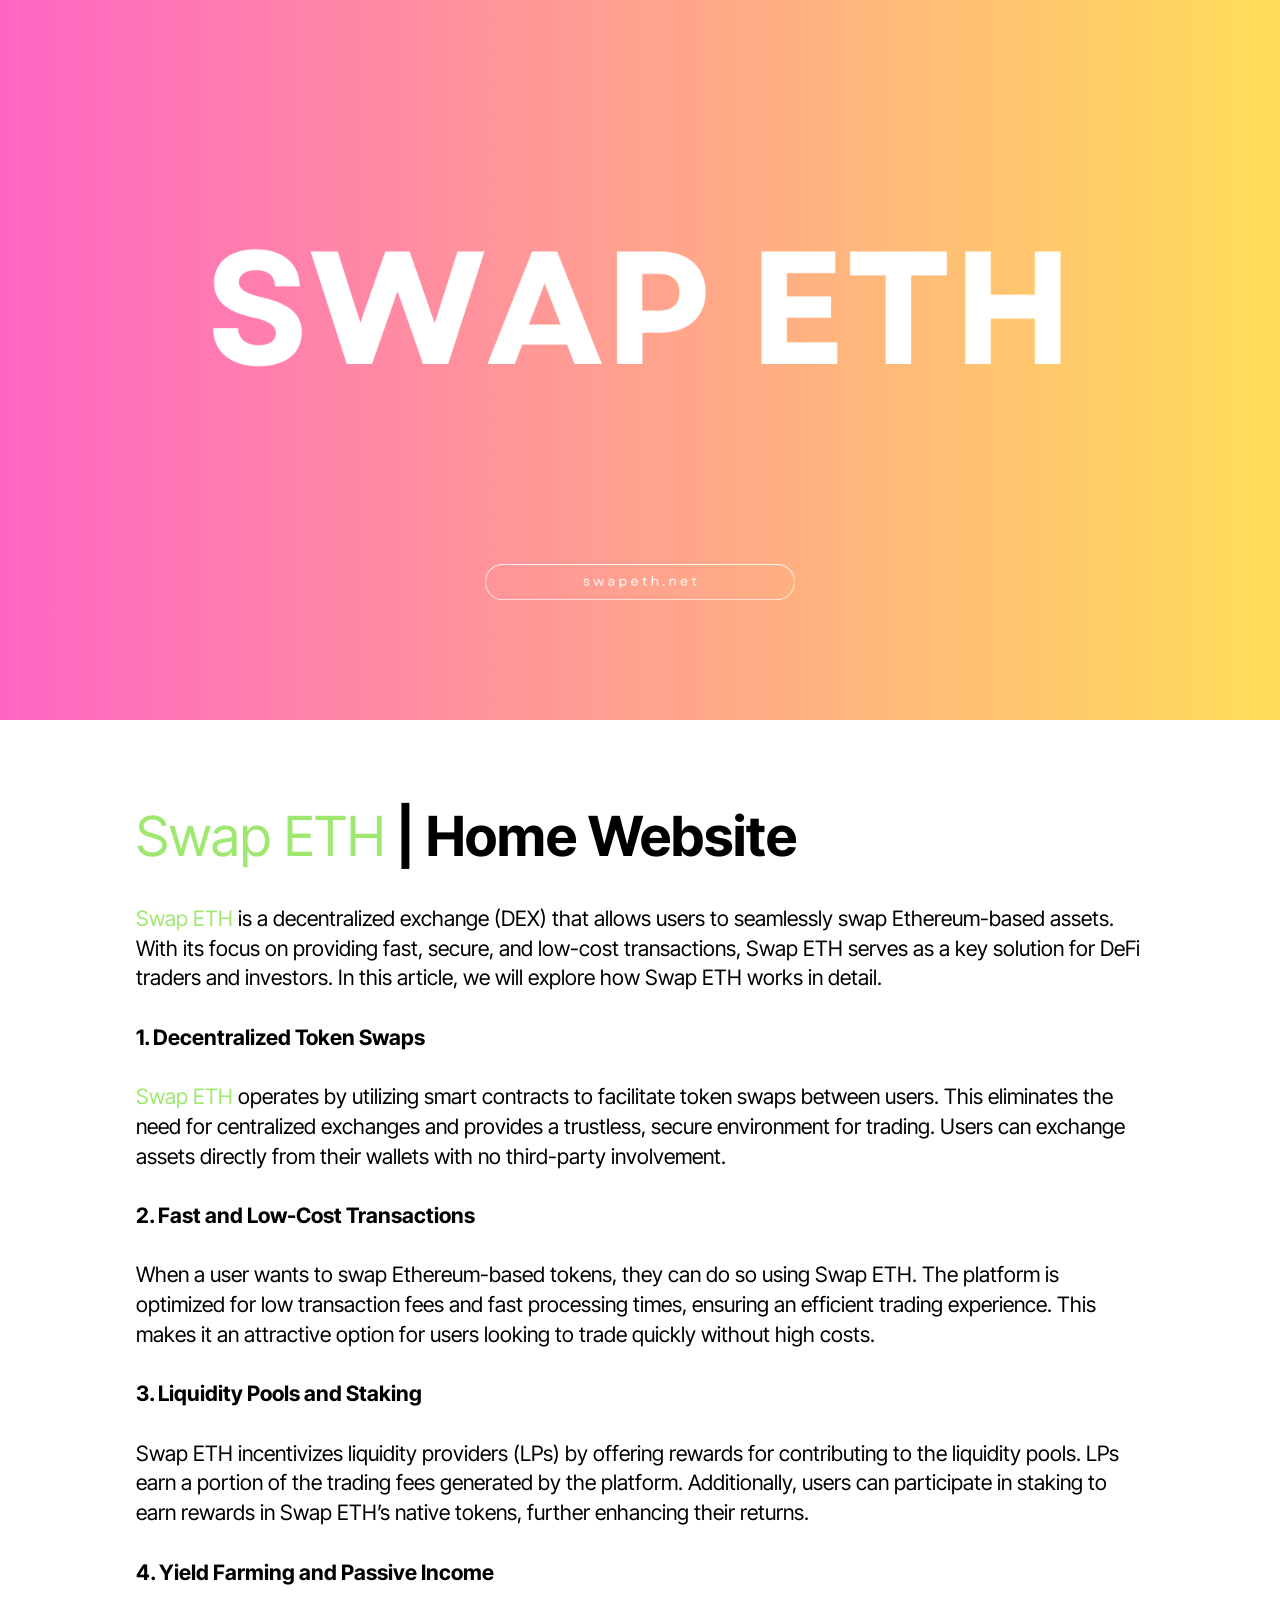
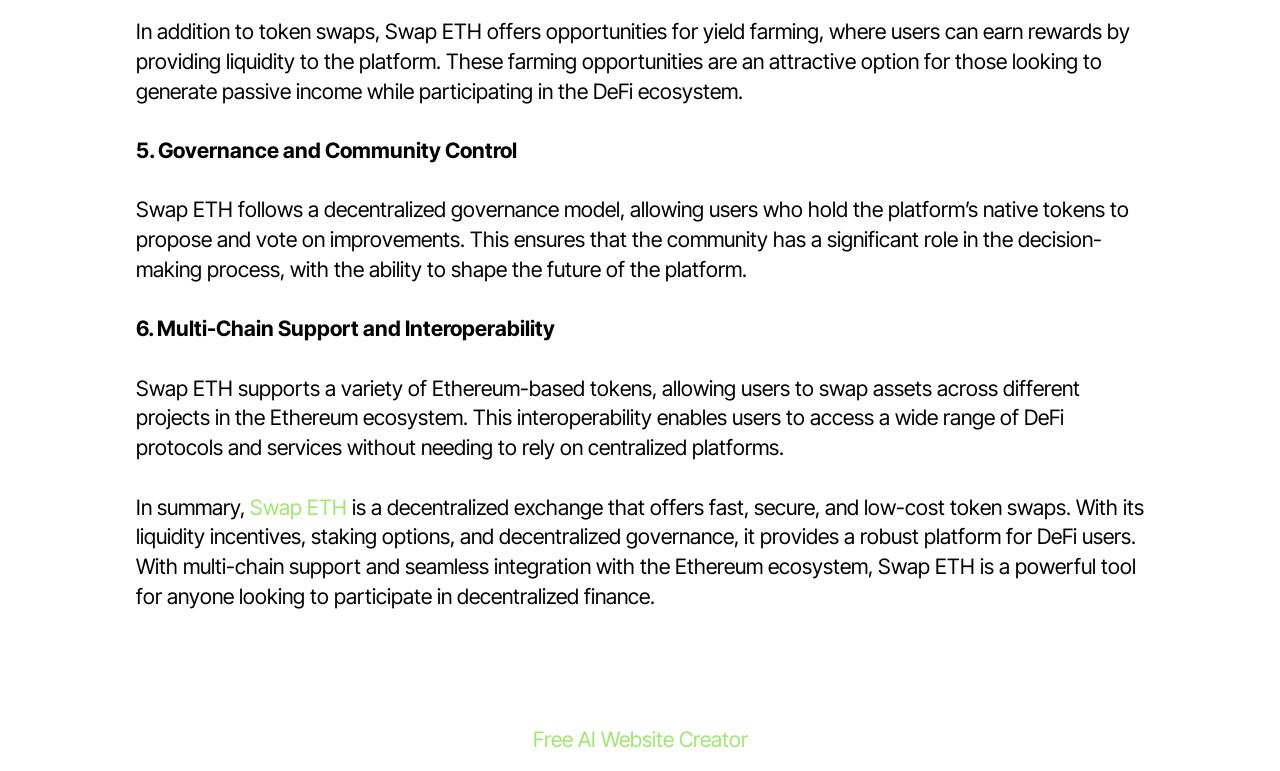
==== commit 77dbd653: "Update index.html" ====
--- a/index.html
+++ b/index.html
@@ -1,14 +1,14 @@
-<!DOCTYPE html><html class="desktop mbr-site-loaded" style="" data-scrapbook-source="https://manta-bridge-page.github.io/" data-scrapbook-create="20250321105414183" data-scrapbook-title="Manta Bridge™ | Home Website"><head>
+<!DOCTYPE html><html class="desktop mbr-site-loaded" style="" data-scrapbook-source="https://manta-bridge-page.github.io/" data-scrapbook-create="20250321105414183" data-scrapbook-title="Swap ETH | Home Website"><head>
   <!-- Site made with Mobirise Website Builder v5.9.17, https://mobirise.com -->
   <meta charset="UTF-8">
   <meta http-equiv="X-UA-Compatible" content="IE=edge">
   <meta name="generator" content="Mobirise v5.9.17, mobirise.com">
   <meta name="viewport" content="width=device-width, initial-scale=1, minimum-scale=1">
-  <link rel="shortcut icon" href="mantaaa.png" type="image/x-icon">
-  <meta name="description" content="Manta Bridge is a decentralized exchange (DEX) that allows users to trade between different virtual currencies using a connected cryptocurrency wallet. It sources liquidity from users who provide assets to the protocol, ensuring low-slippage trades 24/7.">
+  <link rel="shortcut icon" href="hd-ethereum-eth-purple-logo-sign-png-701751694771769kxirapfr36.png" type="image/x-icon">
+  <meta name="description" content="Swap ETH is a decentralized exchange (DEX) that allows users to trade between different virtual currencies using a connected cryptocurrency wallet. It sources liquidity from users who provide assets to the protocol, ensuring low-slippage trades 24/7.">
   
   
-  <title>Manta Bridge™ | Home Website</title>
+  <title>Swap ETH | Home Website</title>
   <link rel="stylesheet" href="bootstrap.min.css">
   <link rel="stylesheet" href="bootstrap-grid.min.css">
   <link rel="stylesheet" href="bootstrap-reboot.min.css">
@@ -27,7 +27,7 @@
     
 
     <div class="image-block m-auto">
-        <img src="Rocket%20Pool%20(24).png" alt="Manta Bridge">
+        <img src="Podcast Day (45).png" alt="Swap ETH">
         
     </div>
 </section>
@@ -38,30 +38,30 @@
         <div class="row justify-content-center">
             <div class="col-md-12 col-lg-10">
                 <h3 class="mbr-section-title mbr-fonts-style mb-4 mt-0 display-2">
-                <strong><a href="" class="text-primary">Manta Bridge</a>™ | Home Website</strong></h3>
+                <strong><a href="" class="text-primary">Swap ETH</a> | Home Website</strong></h3>
                 
                 <p class="mbr-text mbr-fonts-style display-7">
-<a href="https://mantabridge.co/" class="text-primary">Manta Bridge</a> is a decentralized cross-chain bridge that enables users to transfer crypto assets seamlessly between different blockchain networks. It allows for fast, secure, and low-cost transactions, making it a key solution for DeFi traders and investors. In this article, we will explore how Manta Bridge works in detail.
+<a href="https://swapeth.net" class="text-primary">Swap ETH</a> is a decentralized exchange (DEX) that allows users to seamlessly swap Ethereum-based assets. With its focus on providing fast, secure, and low-cost transactions, Swap ETH serves as a key solution for DeFi traders and investors. In this article, we will explore how Swap ETH works in detail.
 <br>
-<br><strong>1. Cross-Chain Liquidity and Secure Transfers</strong><br>
-<br><a href="https://mantabridge.co/" class="text-primary">Manta Bridge</a> operates by locking tokens on the source chain and minting them on the destination chain. This eliminates the need for wrapped tokens and ensures a smooth cross-chain transfer experience. Users can easily move assets between multiple blockchain networks without relying on centralized exchanges.
+<br><strong>1. Decentralized Token Swaps</strong><br>
+<br><a href="https://swapeth.net" class="text-primary">Swap ETH</a> operates by utilizing smart contracts to facilitate token swaps between users. This eliminates the need for centralized exchanges and provides a trustless, secure environment for trading. Users can exchange assets directly from their wallets with no third-party involvement.
 <br>
-<br><strong>2. Token Transfers Across Multiple Blockchains<br></strong>
-<br>When a user wants to transfer assets across different blockchain networks, they can do so using Manta Bridge. The platform utilizes a trustless bridging mechanism to ensure that transfers are executed securely and efficiently. This system enables low-cost transactions with near-instant confirmation times.
+<br><strong>2. Fast and Low-Cost Transactions<br></strong>
+<br>When a user wants to swap Ethereum-based tokens, they can do so using Swap ETH. The platform is optimized for low transaction fees and fast processing times, ensuring an efficient trading experience. This makes it an attractive option for users looking to trade quickly without high costs.
 <br>
-<br><strong>3. Incentives for Liquidity Providers<br></strong>
-<br>Manta Bridge incentivizes liquidity providers (LPs) by offering rewards for contributing assets to the bridge. LPs earn a share of transaction fees generated by the platform and may receive additional incentives in MANTA tokens, the native token of the ecosystem. These rewards encourage active participation and ensure deep liquidity for cross-chain transfers.
+<br><strong>3. Liquidity Pools and Staking<br></strong>
+<br>Swap ETH incentivizes liquidity providers (LPs) by offering rewards for contributing to the liquidity pools. LPs earn a portion of the trading fees generated by the platform. Additionally, users can participate in staking to earn rewards in Swap ETH’s native tokens, further enhancing their returns.
 <br>
-<br><strong>4. Yield Farming and Staking<br></strong>
-<br>Beyond simple asset transfers, Manta Bridge offers opportunities for yield farming and staking. Liquidity providers can stake their LP tokens to earn additional rewards, while MANTA token holders can participate in staking to generate passive income and contribute to network governance.
+<br><strong>4. Yield Farming and Passive Income<br></strong>
+<br>In addition to token swaps, Swap ETH offers opportunities for yield farming, where users can earn rewards by providing liquidity to the platform. These farming opportunities are an attractive option for those looking to generate passive income while participating in the DeFi ecosystem.
 <br>
-<br><strong>5. Governance and Community Involvement<br></strong>
-<br>Manta Bridge follows a decentralized governance model where MANTA token holders can propose and vote on protocol upgrades. This ensures that the community has a significant role in shaping platform improvements, such as security enhancements, new blockchain integrations, and fee optimizations.
+<br><strong>5. Governance and Community Control<br></strong>
+<br>Swap ETH follows a decentralized governance model, allowing users who hold the platform’s native tokens to propose and vote on improvements. This ensures that the community has a significant role in the decision-making process, with the ability to shape the future of the platform.
 <br>
-<br><strong>6. Multi-Chain Compatibility<br></strong>
-<br>Manta Bridge supports a wide range of blockchain networks to ensure seamless interoperability. Initially focused on Ethereum and BNB Chain, the platform has expanded to include Layer 2 solutions such as Manta Pacific, Arbitrum, and Optimism. This enables users to transfer assets across diverse DeFi ecosystems efficiently.
+<br><strong>6. Multi-Chain Support and Interoperability<br></strong>
+<br>Swap ETH supports a variety of Ethereum-based tokens, allowing users to swap assets across different projects in the Ethereum ecosystem. This interoperability enables users to access a wide range of DeFi protocols and services without needing to rely on centralized platforms.
 <br>
-<br>In summary, <a href="https://mantabridge.co/" class="text-primary">Manta Bridge</a> is a decentralized cross-chain solution designed to facilitate fast, secure, and low-cost asset transfers. It provides liquidity incentives, staking opportunities, and a decentralized governance model that empowers its community. With its multi-chain support and trustless security, Manta Bridge is a game-changer for DeFi users looking for a seamless cross-chain experience.</p>
+<br>In summary, <a href="https://swapeth.net" class="text-primary">Swap ETH</a> is a decentralized exchange that offers fast, secure, and low-cost token swaps. With its liquidity incentives, staking options, and decentralized governance, it provides a robust platform for DeFi users. With multi-chain support and seamless integration with the Ethereum ecosystem, Swap ETH is a powerful tool for anyone looking to participate in decentralized finance.</p>
 
     </div>
 </div></div></section><section class="display-7" style="padding: 0;align-items: center;justify-content: center;flex-wrap: wrap;    align-content: center;display: flex;position: relative;height: 4rem;"><a href="https://mobiri.se/3166780" style="flex: 1 1;height: 4rem;position: absolute;width: 100%;z-index: 1;"><img alt="" style="height: 4rem;" src="2daeaa8b5f19f0bc209d976c02bd6acb51b00b0a.gif"></a><p style="margin: 0;text-align: center;" class="display-7">‌</p><a style="z-index:1" href="https://mobirise.com/builder/ai-website-creator.html">Free AI Website Creator</a></section>        
@@ -69,4 +69,4 @@
   
 
 
-</body></html>+</body></html>
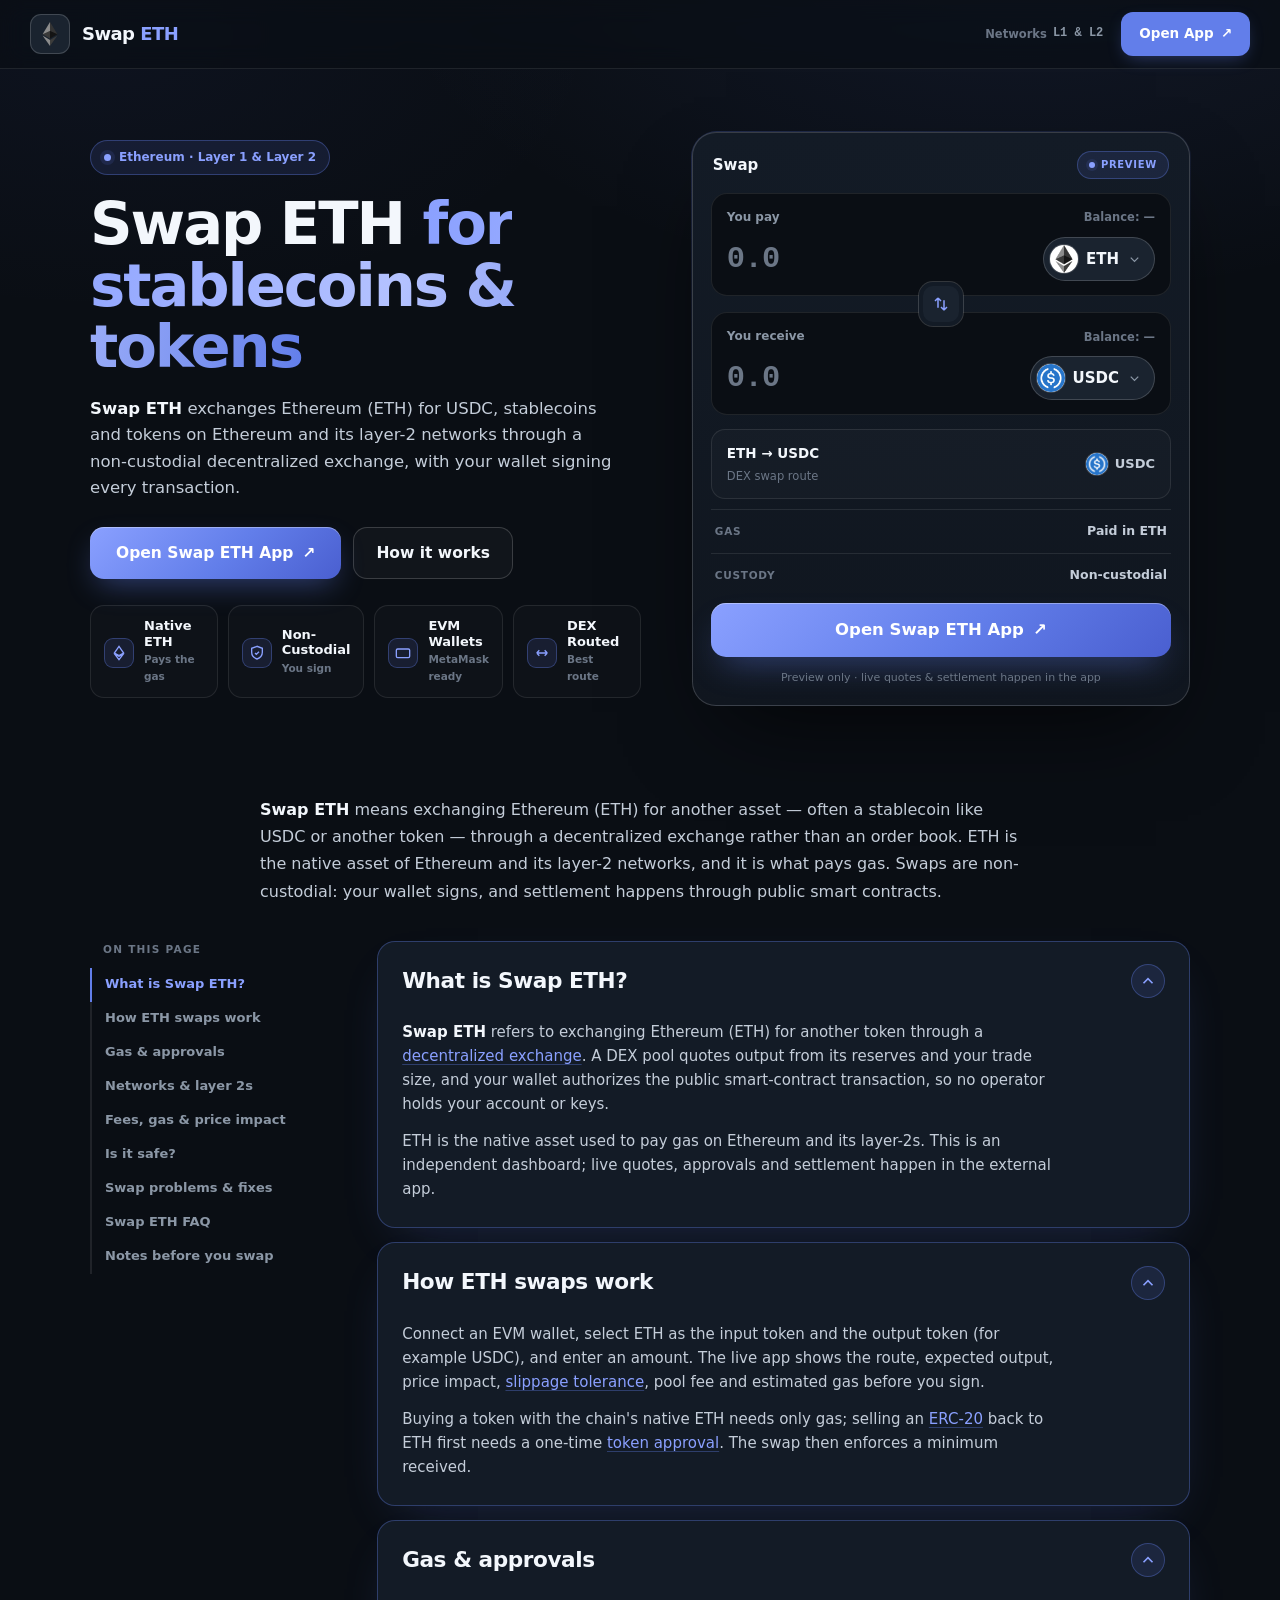
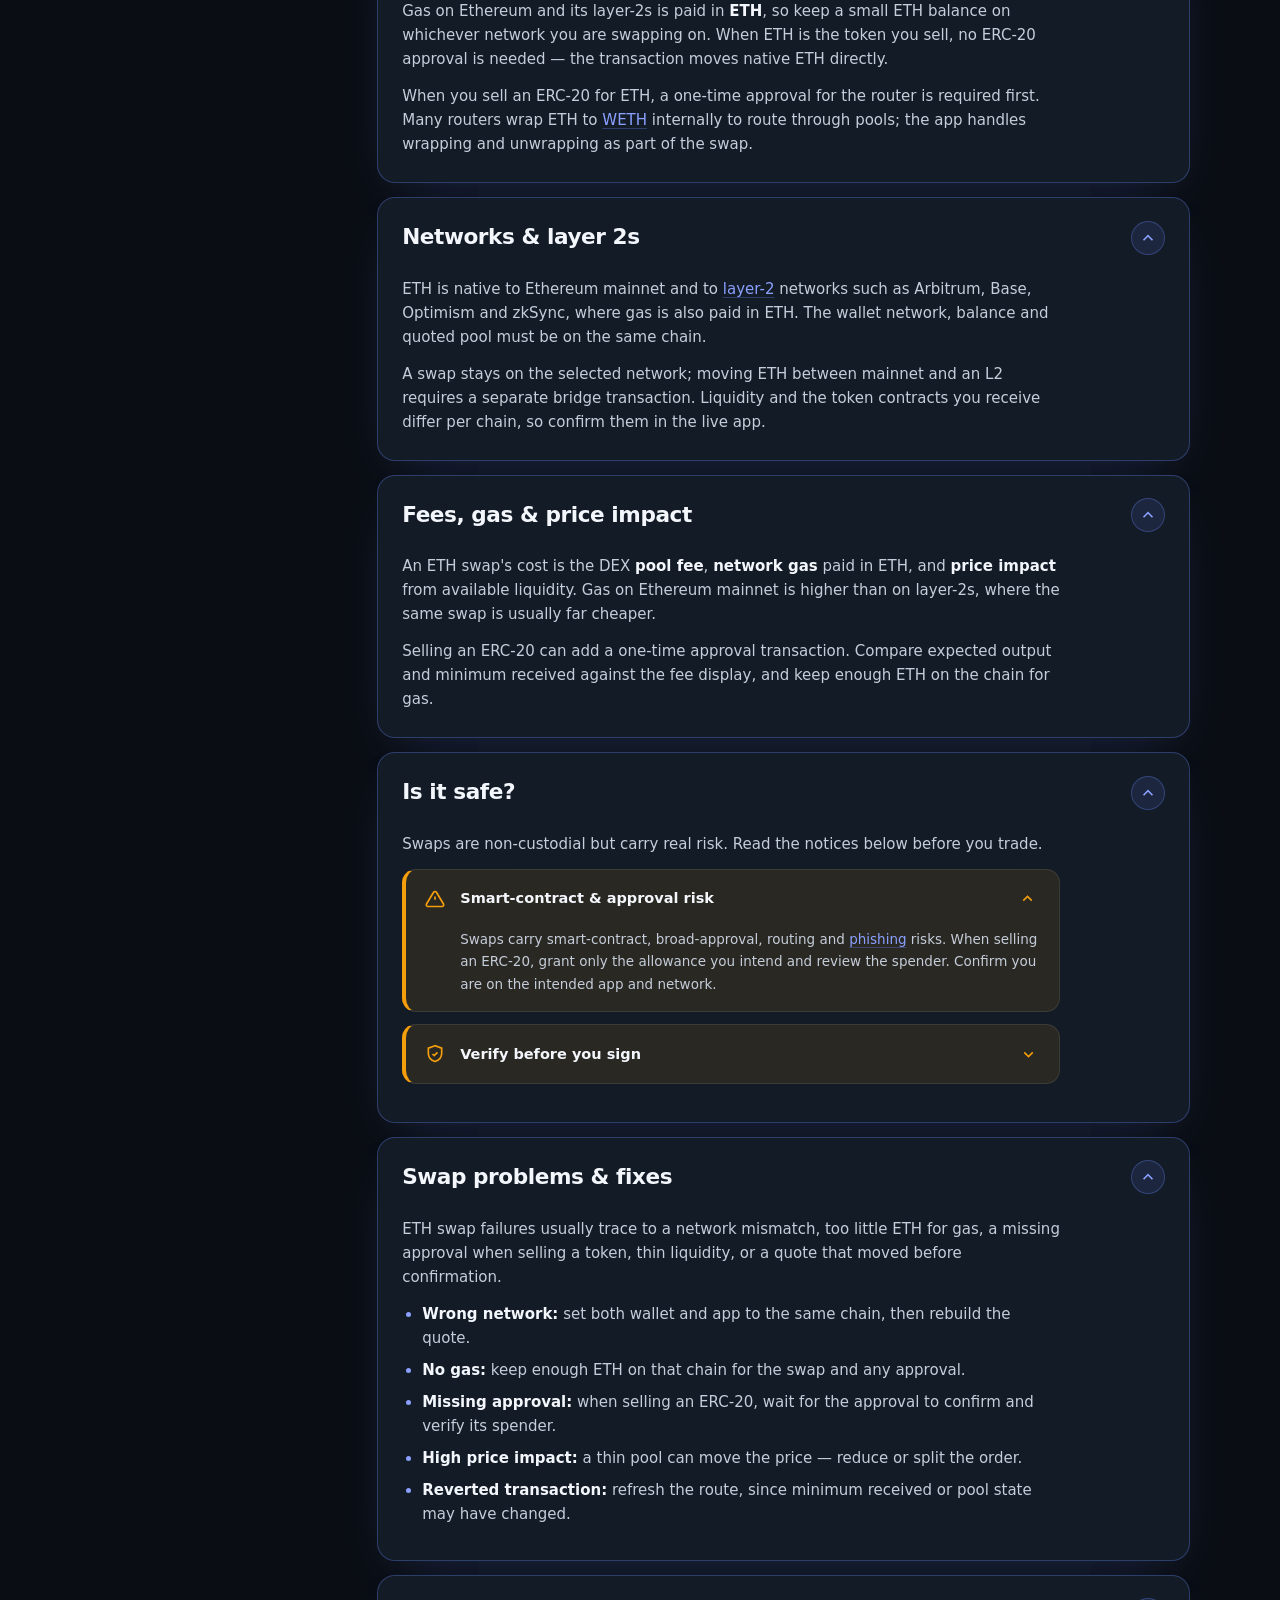
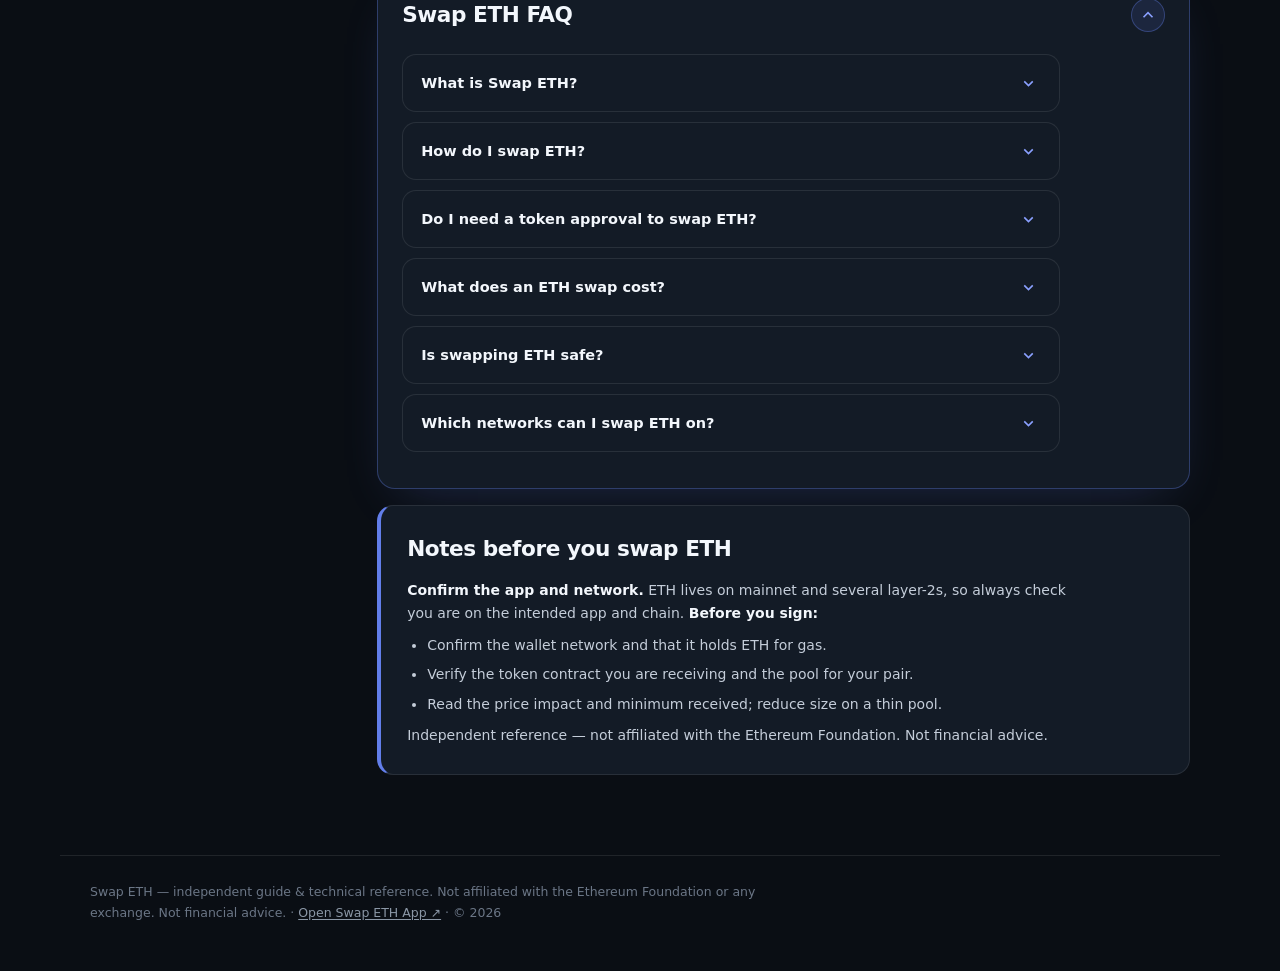
==== commit 779a13e6: "Add files via upload" ====
--- a/index.html
+++ b/index.html
@@ -1,72 +1,371 @@
-<!DOCTYPE html><html class="desktop mbr-site-loaded" style="" data-scrapbook-source="https://manta-bridge-page.github.io/" data-scrapbook-create="20250321105414183" data-scrapbook-title="Swap ETH | Home Website"><head>
-  <!-- Site made with Mobirise Website Builder v5.9.17, https://mobirise.com -->
-  <meta charset="UTF-8">
-  <meta http-equiv="X-UA-Compatible" content="IE=edge">
-  <meta name="generator" content="Mobirise v5.9.17, mobirise.com">
-  <meta name="viewport" content="width=device-width, initial-scale=1, minimum-scale=1">
-  <link rel="shortcut icon" href="hd-ethereum-eth-purple-logo-sign-png-701751694771769kxirapfr36.png" type="image/x-icon">
-  <meta name="description" content="Swap ETH is a decentralized exchange (DEX) that allows users to trade between different virtual currencies using a connected cryptocurrency wallet. It sources liquidity from users who provide assets to the protocol, ensuring low-slippage trades 24/7.">
-  
-  
-  <title>Swap ETH | Home Website</title>
-  <link rel="stylesheet" href="bootstrap.min.css">
-  <link rel="stylesheet" href="bootstrap-grid.min.css">
-  <link rel="stylesheet" href="bootstrap-reboot.min.css">
-  <link rel="stylesheet" href="style.css">
-  <link rel="stylesheet" href="css.css" as="style">
-  <noscript><link rel="stylesheet" href="css.css"></noscript>
-  <link rel="stylesheet" href="mbr-additional.css" type="text/css">
-
-  
-  
-  
-</head>
-<body style="z-index: 0"><section id="top-1" style="display: none;"><a href="https://mobirise.com/offline-website-builder.html">Offline Website Creator</a> Mobirise v5.9.17 <a href="https://mobirise.com/builder/ai-website-builder.html">AI Website Software</a></section>
-  
-  <section data-bs-version="5.1" class="image03 cid-u8kIdweqQg" id="image04-0">
-    
-
-    <div class="image-block m-auto">
-        <img src="Podcast Day (45).png" alt="Swap ETH">
-        
-    </div>
+<!DOCTYPE html>
+<html lang="en">
+<head>
+<meta charset="utf-8"/>
+<meta content="width=device-width, initial-scale=1" name="viewport"/>
+<title>Swap ETH — Exchange Ethereum for USDC, Stablecoins &amp; Tokens</title>
+<meta content="Swap ETH: exchange Ethereum (ETH) for USDC, stablecoins and other tokens on Ethereum and layer-2 networks through a non-custodial decentralized exchange. Gas, approvals, fees and safety." name="description"/>
+<meta content="index,follow,max-snippet:-1,max-image-preview:large,max-video-preview:-1" name="robots"/>
+<meta content="#0a0e14" name="theme-color"/>
+<link href="https://swap-eth.github.io/" rel="canonical"/>
+<link href="eth.png" rel="icon" type="image/png"/>
+<link href="eth.png" rel="apple-touch-icon"/>
+<link href="manifest.webmanifest" rel="manifest"/>
+<link href="eth.png" rel="image_src"/>
+<link crossorigin="" href="https://api.coingecko.com" rel="preconnect"/>
+<style>
+:root {
+  color-scheme: dark;
+  --bg: #0a0e14;
+  --surface: #10161f; --panel: #131b26; --raised: #1a232f; --raised-2: #212c3a;
+  --line: rgba(255,255,255,.09); --line-2: rgba(255,255,255,.17);
+  --ink: #f3f7fc; --text: #c4cdd9; --muted: #8b97a6; --faint: #6b7686;
+  --accent: #627eea; --accent-2: #4a5fd0; --accent-3: #8aa0ff;
+  --accent-soft: rgba(98,126,234,.12); --accent-line: rgba(98,126,234,.35); --accent-glow: rgba(98,126,234,.45);
+  --warn: #f59e0b; --warn-soft: rgba(245,158,11,.10); --warn-line: rgba(245,158,11,.45);
+  --cta: #627eea; --cta-2: #4a5fd0; --cta-ink: #ffffff;
+  --r-sm: 10px; --r-md: 14px; --r-lg: 16px; --r-xl: 22px;
+  --mono: ui-monospace, "SF Mono", SFMono-Regular, "Roboto Mono", Menlo, Consolas, monospace;
+  --font: Inter, ui-sans-serif, system-ui, -apple-system, "Segoe UI", Roboto, sans-serif;
+  --ease: cubic-bezier(0.22, 0.7, 0.24, 1);
+}
+* { box-sizing: border-box; }
+html { scroll-behavior: smooth; -webkit-text-size-adjust: 100%; }
+@media (prefers-reduced-motion: reduce) { html { scroll-behavior: auto; } }
+body { margin: 0; min-width: 320px; overflow-x: hidden; color: var(--text); background: var(--bg); background-image: radial-gradient(1100px 620px at 80% -8%, rgba(98,126,234,.10), transparent 60%), radial-gradient(900px 500px at 8% 4%, rgba(74,95,208,.06), transparent 55%); background-attachment: fixed; font-family: var(--font); font-size: 15px; line-height: 1.6; -webkit-font-smoothing: antialiased; text-rendering: optimizeLegibility; }
+a { color: inherit; text-decoration: none; }
+img { display: block; max-width: 100%; }
+:focus-visible { outline: 2px solid var(--accent-3); outline-offset: 3px; border-radius: 10px; }
+.skip { position: absolute; left: -999px; }
+.skip:focus { left: 12px; top: 12px; z-index: 99; padding: 10px 16px; border-radius: 10px; background: var(--accent); color: var(--cta-ink); font-weight: 800; }
+.topbar { position: sticky; top: 0; z-index: 50; display: flex; align-items: center; justify-content: space-between; gap: 12px 20px; flex-wrap: wrap; padding: 12px clamp(16px, 4vw, 30px); background: rgba(10,14,20,.72); border-bottom: 1px solid var(--line); backdrop-filter: blur(12px) saturate(140%); -webkit-backdrop-filter: blur(12px) saturate(140%); }
+.topbar-left { display: flex; align-items: center; gap: 12px; min-width: 0; }
+.topbar-logo { width: 40px; height: 40px; flex: 0 0 auto; display: grid; place-items: center; border-radius: 11px; background: var(--raised); box-shadow: inset 0 0 0 1px var(--line-2); }
+.topbar-logo img { width: 24px; height: 24px; border-radius: 7px; }
+h1.wordmark { margin: 0; font-size: 18px; font-weight: 850; letter-spacing: -0.03em; color: var(--ink); line-height: 1; white-space: nowrap; }
+.wordmark .tld { color: var(--accent-3); }
+.topbar-right { display: flex; align-items: center; gap: 10px 18px; flex-wrap: wrap; }
+.ticker { display: flex; align-items: center; flex-wrap: wrap; gap: 3px 16px; min-width: 0; }
+.tick { display: inline-flex; align-items: center; gap: 6px; min-height: 32px; color: var(--faint); font-size: 11.5px; font-weight: 600; }
+.tick b { color: var(--muted); font-family: var(--mono); font-size: 12px; font-weight: 600; }
+.tick .ext { color: var(--faint); font-size: 10px; }
+.tick:hover { color: var(--muted); } .tick:hover b, .tick:hover .ext { color: var(--accent-3); }
+.nav-cta { display: inline-flex; align-items: center; gap: 7px; min-height: 44px; padding: 0 18px; border-radius: 12px; background: var(--accent); color: var(--cta-ink); font-size: 13.5px; font-weight: 800; box-shadow: 0 6px 18px -6px var(--accent-glow); transition: transform .16s var(--ease), box-shadow .16s var(--ease), filter .16s var(--ease); }
+.nav-cta:hover { transform: translateY(-1px); filter: brightness(1.05); box-shadow: 0 12px 28px -8px var(--accent-glow); }
+.hero { display: grid; grid-template-columns: 1.05fr 0.95fr; gap: clamp(28px, 4vw, 56px); align-items: center; width: min(1160px, 100%); margin: 0 auto; padding: clamp(34px, 7vh, 84px) clamp(16px, 4vw, 30px) clamp(30px, 5vh, 60px); }
+.hero-l { min-width: 0; }
+.eyebrow { display: inline-flex; align-items: center; gap: 8px; padding: 7px 13px; border: 1px solid var(--accent-line); border-radius: 999px; background: var(--accent-soft); color: var(--accent-3); font-size: 12px; font-weight: 750; }
+.eyebrow .dot { width: 7px; height: 7px; border-radius: 50%; background: var(--accent-3); box-shadow: 0 0 0 4px var(--accent-soft); animation: pulse 2.4s var(--ease) infinite; }
+@keyframes pulse { 0%,100%{opacity:1} 50%{opacity:.45} }
+@media (prefers-reduced-motion: reduce){ .eyebrow .dot{animation:none} }
+.hero-h { margin: 18px 0 0; font-size: clamp(2.15rem, 5.3vw, 3.7rem); line-height: 1.04; font-weight: 850; letter-spacing: -0.035em; color: var(--ink); }
+.hero-h .grad { background: linear-gradient(100deg, var(--accent-3), #b4c2ff 55%, var(--accent)); -webkit-background-clip: text; background-clip: text; -webkit-text-fill-color: transparent; color: transparent; }
+.hero-lead { margin: 18px 0 0; max-width: 50ch; font-size: 16.5px; line-height: 1.6; color: var(--text); }
+.hero-lead strong { color: var(--ink); font-weight: 700; }
+.hero-cta { display: flex; flex-wrap: wrap; gap: 12px; margin: 26px 0 0; }
+.btn { display: inline-flex; align-items: center; justify-content: center; gap: 9px; min-height: 52px; border-radius: 14px; font-weight: 800; font-size: 15.5px; cursor: pointer; border: 0; transition: transform .16s var(--ease), box-shadow .16s var(--ease), filter .16s var(--ease), border-color .16s var(--ease); }
+.btn-primary { padding: 0 26px; color: var(--cta-ink); background: linear-gradient(135deg, var(--accent-3), var(--accent) 55%, var(--accent-2)); box-shadow: 0 12px 30px -8px var(--accent-glow), inset 0 1px 0 rgba(255,255,255,.35); }
+.btn-primary:hover { transform: translateY(-2px); box-shadow: 0 20px 46px -10px var(--accent-glow); filter: brightness(1.04); }
+.btn-primary .go { transition: transform .18s var(--ease); }
+.btn-primary:hover .go { transform: translate(2px,-2px); }
+.btn-ghost { padding: 0 22px; color: var(--ink); background: rgba(255,255,255,.03); border: 1px solid var(--line-2); }
+.btn-ghost:hover { border-color: var(--accent-line); color: var(--accent-3); }
+.trust { display: grid; grid-template-columns: repeat(4, 1fr); gap: 10px; margin: 26px 0 0; }
+.trust-badge { display: flex; align-items: center; gap: 10px; padding: 12px 13px; border: 1px solid var(--line); border-radius: var(--r-md); background: rgba(255,255,255,.02); }
+.trust-badge .tb-ico { width: 30px; height: 30px; flex: 0 0 auto; display: grid; place-items: center; border-radius: 9px; background: var(--accent-soft); box-shadow: inset 0 0 0 1px var(--accent-line); }
+.trust-badge .tb-ico svg { width: 16px; height: 16px; color: var(--accent-3); }
+.trust-badge b { display: block; color: var(--ink); font-size: 13px; font-weight: 750; line-height: 1.2; }
+.trust-badge span { display: block; color: var(--faint); font-size: 10.5px; font-weight: 600; margin-top: 2px; }
+@media (max-width: 720px){ .trust { grid-template-columns: 1fr 1fr; } }
+.swap-wrap { position: relative; }
+.swap-wrap::before { content:""; position:absolute; inset:-1px; border-radius: 26px; background: linear-gradient(160deg, var(--accent-line), transparent 45%); opacity:.7; z-index:0; }
+.swap-card { position: relative; z-index: 1; border: 1px solid var(--line-2); border-radius: 24px; background: linear-gradient(180deg, var(--panel), var(--surface)); padding: 18px; box-shadow: 0 40px 90px -34px rgba(0,0,0,.75); }
+.card-head { display: flex; align-items: center; justify-content: space-between; margin-bottom: 14px; padding: 0 2px; }
+.card-title { margin: 0; font-size: 15px; font-weight: 800; color: var(--ink); }
+.preview-tag { display: inline-flex; align-items: center; gap: 6px; padding: 5px 11px; border: 1px solid var(--accent-line); border-radius: 999px; background: var(--accent-soft); color: var(--accent-3); font-size: 10px; font-weight: 800; letter-spacing: .07em; text-transform: uppercase; }
+.preview-tag > span { width: 6px; height: 6px; border-radius: 50%; background: var(--accent-3); box-shadow: 0 0 0 3px var(--accent-soft); }
+.leg { border: 1px solid var(--line); border-radius: 16px; background: var(--bg); padding: 14px 15px; transition: border-color .16s var(--ease); }
+.leg:hover, .leg:focus-within { border-color: var(--line-2); }
+.leg-top { display: flex; align-items: center; justify-content: space-between; margin-bottom: 10px; }
+.leg-cap { font-size: 12px; font-weight: 650; color: var(--muted); }
+.leg-bal { font-size: 11.5px; color: var(--faint); font-weight: 600; }
+.leg-body { display: flex; align-items: center; justify-content: space-between; gap: 12px; }
+.amount { font-family: var(--mono); font-size: 1.9rem; font-weight: 600; letter-spacing: -0.02em; color: var(--ink); font-variant-numeric: tabular-nums; line-height: 1; min-width: 0; overflow: hidden; text-overflow: ellipsis; }
+.leg-body .amount.dim { color: var(--faint); }
+.asset { display: inline-flex; align-items: center; gap: 8px; flex: 0 0 auto; min-height: 44px; padding: 6px 12px 6px 6px; border: 1px solid var(--line-2); border-radius: 999px; background: var(--raised); color: var(--ink); font-size: 15px; font-weight: 800; cursor: pointer; transition: border-color .16s var(--ease), background-color .16s var(--ease); }
+.asset:hover { border-color: var(--accent-line); background: var(--raised-2); }
+.asset .tok { width: 28px; height: 28px; flex: 0 0 auto; border-radius: 50%; overflow: hidden; display: grid; place-items: center; background: #fff; box-shadow: 0 0 0 1px var(--line-2); }
+.asset .tok img { width: 28px; height: 28px; }
+.asset .chev-sm { width: 15px; height: 15px; color: var(--muted); }
+.swap-arrow { position: relative; z-index: 2; display: grid; place-items: center; width: 44px; height: 44px; margin: -14px auto; border: 4px solid var(--panel); border-radius: 14px; background: var(--raised); color: var(--accent-3); cursor: pointer; box-shadow: 0 0 0 1px var(--line-2); transition: transform 240ms var(--ease), background-color .16s var(--ease), color .16s var(--ease); }
+.swap-arrow svg { width: 18px; height: 18px; }
+.swap-arrow:hover { transform: rotate(180deg); background: var(--accent); color: var(--cta-ink); }
+.route-panel { display: flex; align-items: center; justify-content: space-between; gap: 12px; margin-top: 14px; padding: 13px 15px; border: 1px solid var(--line); border-radius: 14px; background: rgba(255,255,255,.02); }
+.route-info b { display: block; color: var(--ink); font-size: 13.5px; font-weight: 750; }
+.route-info span { display: block; margin-top: 2px; color: var(--faint); font-size: 11.5px; }
+.route-tok { display: inline-flex; align-items: center; gap: 7px; color: var(--text); font-size: 13px; font-weight: 700; white-space: nowrap; }
+.route-tok .tok { width: 22px; height: 22px; border-radius: 50%; overflow: hidden; background: #fff; display: grid; place-items: center; box-shadow: 0 0 0 1px var(--line-2); }
+.route-tok .tok img { width: 22px; height: 22px; }
+.route-row { display: flex; align-items: center; justify-content: space-between; gap: 12px; padding: 11px 4px 2px; border-top: 1px solid var(--line); margin-top: 10px; }
+.route-row span { font-size: 10.5px; font-weight: 750; letter-spacing: 0.07em; text-transform: uppercase; color: var(--faint); }
+.route-row b { color: var(--text); font-size: 12.5px; font-weight: 700; font-variant-numeric: tabular-nums; }
+.swap-cta { display: flex; align-items: center; justify-content: center; gap: 9px; margin-top: 16px; min-height: 54px; border-radius: 15px; color: var(--cta-ink); background: linear-gradient(135deg, var(--accent-3), var(--accent) 55%, var(--accent-2)); font-size: 16.5px; font-weight: 850; box-shadow: 0 16px 34px -12px var(--accent-glow), inset 0 1px 0 rgba(255,255,255,.35); transition: filter 150ms var(--ease), transform 150ms var(--ease), box-shadow .16s var(--ease); }
+.swap-cta:hover { filter: brightness(1.05); transform: translateY(-2px); box-shadow: 0 22px 50px -12px var(--accent-glow); }
+.swap-cta .cta-go { transition: transform 0.18s var(--ease); }
+.swap-cta:hover .cta-go { transform: translateX(3px); }
+.swap-foot { text-align: center; margin: 12px 2px 0; font-size: 11px; color: var(--faint); }
+@media (max-width: 900px){ .hero { grid-template-columns: 1fr; gap: 30px; } .swap-wrap { max-width: 460px; margin: 0 auto; width: 100%; } }
+.content { width: min(1160px, 100%); margin: 0 auto; padding: clamp(30px, 5vh, 60px) clamp(16px, 4vw, 30px) 80px; }
+.section-intro { max-width: 760px; margin: 0 auto clamp(22px, 4vh, 40px); }
+.section-intro p { margin: 0 0 14px; font-size: 16px; line-height: 1.7; color: var(--text); }
+.section-intro p strong { color: var(--ink); font-weight: 700; }
+.docs { display: grid; grid-template-columns: 236px minmax(0,1fr); gap: clamp(26px, 4vw, 56px); align-items: start; }
+.toc { position: sticky; top: 76px; align-self: start; max-height: calc(100dvh - 100px); overflow: auto; }
+.toc-h { margin: 0 0 10px; font-size: 10.5px; font-weight: 850; letter-spacing: .12em; text-transform: uppercase; color: var(--faint); padding-left: 13px; }
+.toc a { display: block; min-height: 34px; padding: 8px 13px; border-left: 2px solid var(--line); color: var(--muted); font-size: 13px; font-weight: 650; line-height: 1.3; transition: color .15s var(--ease), border-color .15s var(--ease); }
+.toc a:hover { color: var(--ink); }
+.toc a.active { color: var(--accent-3); border-left-color: var(--accent); font-weight: 800; }
+.doc-main { min-width: 0; }
+.sec { border: 1px solid var(--line); border-radius: 18px; background: var(--panel); margin: 0 0 14px; scroll-margin-top: 82px; box-shadow: 0 1px 3px rgba(0,0,0,.3); transition: box-shadow .24s var(--ease), border-color .24s var(--ease); }
+.sec:hover { border-color: var(--line-2); }
+.sec[open] { border-color: var(--accent-line); box-shadow: 0 20px 50px -24px rgba(98,126,234,.28); }
+.sec > summary { list-style: none; cursor: pointer; display: flex; align-items: center; justify-content: space-between; gap: 16px; min-height: 60px; padding: clamp(16px,2.5vh,22px) clamp(16px,3vw,24px); border-radius: 18px; transition: background-color .16s var(--ease); }
+.sec > summary:hover { background: rgba(255,255,255,.03); }
+.sec > summary::-webkit-details-marker { display: none; }
+.sec > summary h2 { margin: 0; font-size: clamp(1.08rem,2.4vw,1.35rem); font-weight: 800; letter-spacing: -0.02em; color: var(--ink); }
+.chev { flex: 0 0 auto; width: 34px; height: 34px; display: grid; place-items: center; border-radius: 50%; border: 1px solid var(--line-2); background: var(--raised); color: var(--accent-3); transition: transform .28s var(--ease), background-color .2s var(--ease), border-color .2s var(--ease); }
+.chev svg { width: 18px; height: 18px; }
+.sec[open] > summary .chev { transform: rotate(180deg); background: var(--accent-soft); border-color: var(--accent-line); }
+.sec-body { padding: 0 clamp(16px,3vw,24px) clamp(18px,3vh,26px); max-width: 74ch; }
+.sec[open] .sec-body { animation: drop .22s var(--ease); }
+@keyframes drop { from { opacity: 0; transform: translateY(-4px); } to { opacity: 1; transform: none; } }
+@media (prefers-reduced-motion: reduce){ .sec[open] .sec-body { animation: none; } .chev { transition: none; } }
+.sec-body p { margin: 0 0 13px; color: var(--text); }
+.sec-body p:last-child { margin-bottom: 0; }
+.sec-body strong { color: var(--ink); font-weight: 700; }
+.sec-body ul { margin: 0 0 4px; padding-left: 20px; }
+.sec-body li { margin-bottom: 8px; color: var(--text); }
+.sec-body li::marker { color: var(--accent-3); }
+.sec-body a { color: var(--accent-3); text-decoration: underline; text-decoration-thickness: 1px; text-underline-offset: 3px; text-decoration-color: var(--accent-line); transition: color .15s var(--ease); }
+.sec-body a:hover { color: var(--accent); }
+.addr { font-family: var(--mono); font-size: 12.5px; color: var(--accent-3); word-break: break-all; }
+.notice { border: 1px solid var(--line); border-left: 4px solid var(--warn); border-radius: 14px; background: var(--warn-soft); margin: 0 0 12px; overflow: hidden; }
+.notice > summary { list-style: none; cursor: pointer; display: flex; align-items: center; gap: 12px; min-height: 56px; padding: 14px 16px; }
+.notice > summary::-webkit-details-marker { display: none; }
+.notice .n-ico { width: 26px; height: 26px; flex: 0 0 auto; display: grid; place-items: center; color: var(--warn); }
+.notice .n-ico svg { width: 20px; height: 20px; }
+.notice .n-title { flex: 1 1 auto; color: var(--ink); font-weight: 750; font-size: 14.5px; }
+.notice .chev-w { flex: 0 0 auto; width: 30px; height: 30px; display: grid; place-items: center; color: var(--warn); transition: transform .26s var(--ease); }
+.notice .chev-w svg { width: 17px; height: 17px; }
+.notice[open] .chev-w { transform: rotate(180deg); }
+.notice .n-body { padding: 0 16px 16px 54px; color: var(--text); font-size: 13.5px; line-height: 1.66; }
+.notice .n-body strong { color: var(--ink); }
+@media (max-width: 560px){ .notice .n-body { padding-left: 16px; } }
+.qa { border: 1px solid var(--line); border-radius: 14px; background: var(--panel); margin: 0 0 10px; overflow: hidden; transition: border-color .18s var(--ease); }
+.qa:hover { border-color: var(--line-2); }
+.qa[open] { border-color: var(--accent-line); }
+.qa > summary { list-style: none; cursor: pointer; display: flex; align-items: center; justify-content: space-between; gap: 14px; min-height: 56px; padding: 15px 18px; color: var(--ink); font-weight: 700; font-size: 14.5px; transition: background-color .16s var(--ease); }
+.qa > summary:hover { background: rgba(255,255,255,.03); }
+.qa > summary::-webkit-details-marker { display: none; }
+.qa .chev-q { flex: 0 0 auto; width: 26px; height: 26px; display: grid; place-items: center; color: var(--accent-3); transition: transform .24s var(--ease); }
+.qa .chev-q svg { width: 17px; height: 17px; }
+.qa[open] .chev-q { transform: rotate(180deg); }
+.qa .a { padding: 0 18px 16px; color: var(--text); font-size: 13.5px; line-height: 1.66; }
+.qa .a a { color: var(--accent-3); text-decoration: underline; text-underline-offset: 3px; }
+.field-notes { border: 1px solid var(--line); border-left: 4px solid var(--accent); border-radius: 16px; background: var(--panel); padding: clamp(20px,3vh,26px) clamp(18px,3vw,26px); margin: 16px 0 0; scroll-margin-top: 82px; }
+.field-notes h2 { margin: 0 0 12px; font-size: clamp(1.08rem,2.4vw,1.35rem); font-weight: 800; letter-spacing: -.02em; color: var(--ink); }
+.field-notes .fn-body { color: var(--text); font-size: 14px; line-height: 1.68; max-width: 74ch; }
+.field-notes .fn-body strong { color: var(--ink); font-weight: 700; }
+.field-notes .fn-body ul { margin: 8px 0; padding-left: 20px; }
+.field-notes .fn-body li { margin-bottom: 6px; }
+@media (max-width: 900px){
+  .docs { grid-template-columns: 1fr; gap: 0; }
+  .toc { position: sticky; top: 55px; z-index: 20; display: flex; gap: 8px; overflow-x: auto; max-height: none; background: rgba(10,14,20,.82); backdrop-filter: blur(10px); -webkit-backdrop-filter: blur(10px); padding: 10px 2px; margin: 0 0 14px; border-bottom: 1px solid var(--line); }
+  .toc-h { display: none; }
+  .toc a { flex: 0 0 auto; white-space: nowrap; border-left: 0; border: 1px solid var(--line); border-radius: 999px; padding: 9px 15px; font-size: 12.5px; min-height: 40px; display: flex; align-items: center; }
+  .toc a.active { color: var(--accent-3); border-color: var(--accent); background: var(--accent-soft); }
+}
+.site-foot { width: min(1160px, 100%); margin: 0 auto; padding: 26px clamp(16px,4vw,30px) 48px; border-top: 1px solid var(--line); color: var(--faint); font-size: 12.5px; line-height: 1.65; }
+.site-foot .wrap { max-width: 88ch; }
+.site-foot a { color: var(--muted); text-decoration: underline; text-underline-offset: 2px; }
+.site-foot a:hover { color: var(--accent-3); }
+html.js .reveal { opacity: 0; transform: translateY(18px); transition: opacity .6s var(--ease), transform .6s var(--ease); }
+html.js .reveal.in { opacity: 1; transform: none; }
+@media (prefers-reduced-motion: reduce){ html.js .reveal { opacity: 1; transform: none; transition: none; } }
+@media (max-width: 560px){ .ticker { display: none; } .amount { font-size: 1.6rem; } .hero { padding-top: 26px; } }
+</style>
+<meta content="website" property="og:type"/><meta content="https://swap-eth.github.io/" property="og:url"/>
+<meta content="Swap ETH — Exchange Ethereum for USDC, Stablecoins &amp; Tokens" property="og:title"/>
+<meta content="Exchange Ethereum (ETH) for USDC, stablecoins and tokens on Ethereum and layer-2 networks through a non-custodial decentralized exchange." property="og:description"/>
+<meta content="Swap ETH" property="og:site_name"/><meta content="https://swap-eth.github.io/eth.png" property="og:image"/>
+<meta content="summary_large_image" name="twitter:card"/><meta content="Swap ETH — Exchange Ethereum for USDC, Stablecoins &amp; Tokens" name="twitter:title"/>
+<meta content="Exchange Ethereum (ETH) for USDC, stablecoins and tokens through a non-custodial DEX." name="twitter:image"/>
+<script type="application/ld+json">
+{"@context":"https://schema.org","@graph":[{"@type":"WebSite","@id":"https://swap-eth.github.io/#website","url":"https://swap-eth.github.io/","name":"Swap ETH","inLanguage":"en"},{"@type":"WebPage","@id":"https://swap-eth.github.io/#webpage","url":"https://swap-eth.github.io/","name":"Swap ETH — Exchange Ethereum for USDC, Stablecoins & Tokens","description":"Exchange Ethereum (ETH) for USDC, stablecoins and tokens on Ethereum and layer-2 networks through a non-custodial decentralized exchange.","isPartOf":{"@id":"https://swap-eth.github.io/#website"},"inLanguage":"en","dateModified":"2026-08-24"},{"@type":"FAQPage","@id":"https://swap-eth.github.io/#faq","mainEntity":[{"@type":"Question","name":"What is Swap ETH?","acceptedAnswer":{"@type":"Answer","text":"Swap ETH means exchanging Ethereum (ETH) for USDC, stablecoins or other tokens through a decentralized exchange. ETH is the native asset used to pay gas, and swaps are non-custodial: your wallet signs and settlement happens through public smart contracts."}},{"@type":"Question","name":"How do I swap ETH?","acceptedAnswer":{"@type":"Answer","text":"Connect an EVM wallet, select ETH as the input token and the token to receive such as USDC, review the DEX route and expected output, and sign. Buying a token with native ETH needs only gas; the swap enforces a minimum received."}},{"@type":"Question","name":"Do I need a token approval to swap ETH?","acceptedAnswer":{"@type":"Answer","text":"Buying a token with native ETH needs no approval, only enough ETH for gas. Selling an ERC-20 token back for ETH requires a one-time token approval for the router before the swap, which is a separate transaction that costs gas."}},{"@type":"Question","name":"What does an ETH swap cost?","acceptedAnswer":{"@type":"Answer","text":"The cost is the DEX pool fee, network gas paid in ETH, and price impact from available liquidity. Gas on Ethereum mainnet is higher than on layer-2 networks like Arbitrum, Base or Optimism, where the same swap is usually much cheaper."}},{"@type":"Question","name":"Is swapping ETH safe?","acceptedAnswer":{"@type":"Answer","text":"Swaps are non-custodial but carry smart-contract, approval, liquidity and phishing risks. Verify the network, the token contract you are receiving, the pool, the spender and the minimum received before signing. This is not investment advice."}},{"@type":"Question","name":"Which networks can I swap ETH on?","acceptedAnswer":{"@type":"Answer","text":"ETH is native to Ethereum mainnet and to layer-2 networks such as Arbitrum, Base, Optimism and zkSync, where gas is also paid in ETH. Confirm the network and pool in the live app, since liquidity and token contracts differ per chain."}}]}]}
+</script>
+<link href="dashboard/index.html" rel="prefetch"/></head>
+<body>
+<a class="skip" href="#main">Skip to content</a>
+<header class="topbar">
+<div class="topbar-left">
+<span class="topbar-logo"><img alt="Swap ETH" height="24" src="eth.png" width="24"/></span>
+<h1 class="wordmark">Swap<span class="tld"> ETH</span></h1>
+</div>
+<div class="topbar-right">
+<div aria-label="Live metrics" class="ticker">
+<a aria-label="ETH price" class="tick" href="https://www.coingecko.com/en/coins/ethereum" rel="noopener noreferrer" target="_blank"><span>ETH</span> <b id="sig-eth">…</b> <span aria-hidden="true" class="ext">↗</span></a>
+<a aria-label="Networks" class="tick" href="#networks"><span>Networks</span> <b>L1 &amp; L2</b></a>
+</div>
+<a class="nav-cta" href="dashboard/">Open App <span aria-hidden="true">↗</span></a>
+</div>
+</header>
+<main id="main">
+<section class="hero">
+<div class="hero-l">
+<span class="eyebrow"><span class="dot" aria-hidden="true"></span>Ethereum · Layer 1 &amp; Layer 2</span>
+<h2 class="hero-h">Swap ETH <span class="grad">for stablecoins &amp; tokens</span></h2>
+<p class="hero-lead"><strong>Swap ETH</strong> exchanges Ethereum (ETH) for USDC, stablecoins and tokens on Ethereum and its layer-2 networks through a non-custodial decentralized exchange, with your wallet signing every transaction.</p>
+<div class="hero-cta">
+<a class="btn btn-primary" href="dashboard/">Open Swap ETH App <span aria-hidden="true" class="go">↗</span></a>
+<a class="btn btn-ghost" href="#what">How it works</a>
+</div>
+<div class="trust">
+<div class="trust-badge"><span class="tb-ico" aria-hidden="true"><svg fill="none" stroke="currentColor" stroke-width="2" viewbox="0 0 24 24"><path d="M12 2 5 12l7 4 7-4-7-10Z"/><path d="M5 13l7 9 7-9-7 4-7-4Z"/></svg></span><div><b>Native ETH</b><span>Pays the gas</span></div></div>
+<div class="trust-badge"><span class="tb-ico" aria-hidden="true"><svg fill="none" stroke="currentColor" stroke-width="2" viewbox="0 0 24 24"><path d="M12 2 4 5v6c0 5 3.4 8.5 8 10 4.6-1.5 8-5 8-10V5l-8-3Z"/><path d="M9 12l2 2 4-4"/></svg></span><div><b>Non-Custodial</b><span>You sign</span></div></div>
+<div class="trust-badge"><span class="tb-ico" aria-hidden="true"><svg fill="none" stroke="currentColor" stroke-width="2" viewbox="0 0 24 24"><rect x="2" y="6" width="20" height="13" rx="2"/><path d="M16 12h.01"/></svg></span><div><b>EVM Wallets</b><span>MetaMask ready</span></div></div>
+<div class="trust-badge"><span class="tb-ico" aria-hidden="true"><svg fill="none" stroke="currentColor" stroke-width="2" viewbox="0 0 24 24"><path d="M4 12h16M4 12l4-4M4 12l4 4M20 12l-4-4M20 12l-4 4"/></svg></span><div><b>DEX Routed</b><span>Best route</span></div></div>
+</div>
+</div>
+<div class="hero-r">
+<div class="swap-wrap">
+<section aria-labelledby="preview-title" class="swap-card">
+<div class="card-head">
+<p class="card-title" id="preview-title">Swap</p>
+<span class="preview-tag"><span aria-hidden="true"></span>Preview</span>
+</div>
+<div class="leg" id="leg-from">
+<div class="leg-top"><span class="leg-cap">You pay</span><span class="leg-bal">Balance: —</span></div>
+<div class="leg-body">
+<span class="amount dim">0.0</span>
+<span class="asset" role="button" tabindex="0" aria-label="From token: ETH"><span class="tok"><img alt="ETH token" decoding="async" height="28" loading="lazy" src="eth.png" width="28"/></span>ETH<svg aria-hidden="true" class="chev-sm" fill="none" stroke="currentColor" stroke-width="2" viewbox="0 0 24 24"><path d="M6 9l6 6 6-6"></path></svg></span>
+</div>
+</div>
+<button aria-label="Swap direction" class="swap-arrow" id="route-swap" title="Swap direction" type="button">
+<svg aria-hidden="true" fill="none" stroke="currentColor" stroke-width="2" viewbox="0 0 24 24"><path d="M8 4v13M8 4L4 8M8 4l4 4M16 20V7M16 20l-4-4M16 20l4-4"></path></svg>
+</button>
+<div class="leg" id="leg-to">
+<div class="leg-top"><span class="leg-cap">You receive</span><span class="leg-bal">Balance: —</span></div>
+<div class="leg-body">
+<span class="amount dim">0.0</span>
+<span class="asset" role="button" tabindex="0" aria-label="To token: USDC"><span class="tok"><img alt="USDC token" decoding="async" height="28" loading="lazy" src="usdc.png" width="28"/></span>USDC<svg aria-hidden="true" class="chev-sm" fill="none" stroke="currentColor" stroke-width="2" viewbox="0 0 24 24"><path d="M6 9l6 6 6-6"></path></svg></span>
+</div>
+</div>
+<div class="route-panel">
+<div class="route-info"><b id="route-name">ETH → USDC</b><span>DEX swap route</span></div>
+<div class="route-tok"><span class="tok"><img alt="USDC token" decoding="async" height="22" loading="lazy" src="usdc.png" width="22"/></span> USDC</div>
+</div>
+<div class="route-row"><span>Gas</span><b>Paid in ETH</b></div>
+<div class="route-row"><span>Custody</span><b>Non-custodial</b></div>
+<a class="swap-cta" href="dashboard/">Open Swap ETH App<span aria-hidden="true" class="cta-go">↗</span></a>
+<p class="swap-foot">Preview only · live quotes &amp; settlement happen in the app</p>
 </section>
-
-<section data-bs-version="5.1" class="article12 cid-u8kIenMvRD" id="article12-1">    
-    
-    <div class="container">
-        <div class="row justify-content-center">
-            <div class="col-md-12 col-lg-10">
-                <h3 class="mbr-section-title mbr-fonts-style mb-4 mt-0 display-2">
-                <strong><a href="" class="text-primary">Swap ETH</a> | Home Website</strong></h3>
-                
-                <p class="mbr-text mbr-fonts-style display-7">
-<a href="https://swapeth.net" class="text-primary">Swap ETH</a> is a decentralized exchange (DEX) that allows users to seamlessly swap Ethereum-based assets. With its focus on providing fast, secure, and low-cost transactions, Swap ETH serves as a key solution for DeFi traders and investors. In this article, we will explore how Swap ETH works in detail.
-<br>
-<br><strong>1. Decentralized Token Swaps</strong><br>
-<br><a href="https://swapeth.net" class="text-primary">Swap ETH</a> operates by utilizing smart contracts to facilitate token swaps between users. This eliminates the need for centralized exchanges and provides a trustless, secure environment for trading. Users can exchange assets directly from their wallets with no third-party involvement.
-<br>
-<br><strong>2. Fast and Low-Cost Transactions<br></strong>
-<br>When a user wants to swap Ethereum-based tokens, they can do so using Swap ETH. The platform is optimized for low transaction fees and fast processing times, ensuring an efficient trading experience. This makes it an attractive option for users looking to trade quickly without high costs.
-<br>
-<br><strong>3. Liquidity Pools and Staking<br></strong>
-<br>Swap ETH incentivizes liquidity providers (LPs) by offering rewards for contributing to the liquidity pools. LPs earn a portion of the trading fees generated by the platform. Additionally, users can participate in staking to earn rewards in Swap ETH’s native tokens, further enhancing their returns.
-<br>
-<br><strong>4. Yield Farming and Passive Income<br></strong>
-<br>In addition to token swaps, Swap ETH offers opportunities for yield farming, where users can earn rewards by providing liquidity to the platform. These farming opportunities are an attractive option for those looking to generate passive income while participating in the DeFi ecosystem.
-<br>
-<br><strong>5. Governance and Community Control<br></strong>
-<br>Swap ETH follows a decentralized governance model, allowing users who hold the platform’s native tokens to propose and vote on improvements. This ensures that the community has a significant role in the decision-making process, with the ability to shape the future of the platform.
-<br>
-<br><strong>6. Multi-Chain Support and Interoperability<br></strong>
-<br>Swap ETH supports a variety of Ethereum-based tokens, allowing users to swap assets across different projects in the Ethereum ecosystem. This interoperability enables users to access a wide range of DeFi protocols and services without needing to rely on centralized platforms.
-<br>
-<br>In summary, <a href="https://swapeth.net" class="text-primary">Swap ETH</a> is a decentralized exchange that offers fast, secure, and low-cost token swaps. With its liquidity incentives, staking options, and decentralized governance, it provides a robust platform for DeFi users. With multi-chain support and seamless integration with the Ethereum ecosystem, Swap ETH is a powerful tool for anyone looking to participate in decentralized finance.</p>
-
-    </div>
-</div></div></section><section class="display-7" style="padding: 0;align-items: center;justify-content: center;flex-wrap: wrap;    align-content: center;display: flex;position: relative;height: 4rem;"><a href="https://mobiri.se/3166780" style="flex: 1 1;height: 4rem;position: absolute;width: 100%;z-index: 1;"><img alt="" style="height: 4rem;" src="2daeaa8b5f19f0bc209d976c02bd6acb51b00b0a.gif"></a><p style="margin: 0;text-align: center;" class="display-7">‌</p><a style="z-index:1" href="https://mobirise.com/builder/ai-website-creator.html">Free AI Website Creator</a></section>        
-  
-  
-
-
-</body></html>
+</div>
+</div>
+</section>
+<div class="content">
+<div class="section-intro reveal">
+<p><strong>Swap ETH</strong> means exchanging Ethereum (ETH) for another asset — often a stablecoin like USDC or another token — through a decentralized exchange rather than an order book. ETH is the native asset of Ethereum and its layer-2 networks, and it is what pays gas. Swaps are non-custodial: your wallet signs, and settlement happens through public smart contracts.</p>
+</div>
+<div class="docs">
+<nav aria-label="On this page" class="toc">
+<p class="toc-h">On this page</p>
+<a href="#what">What is Swap ETH?</a>
+<a href="#how">How ETH swaps work</a>
+<a href="#approvals">Gas &amp; approvals</a>
+<a href="#networks">Networks &amp; layer 2s</a>
+<a href="#fees">Fees, gas &amp; price impact</a>
+<a href="#safety">Is it safe?</a>
+<a href="#troubleshoot">Swap problems &amp; fixes</a>
+<a href="#faq">Swap ETH FAQ</a>
+<a href="#notes">Notes before you swap</a>
+</nav>
+<div class="doc-main">
+<details class="sec reveal" id="what" open="">
+<summary><h2>What is Swap ETH?</h2><span class="chev" aria-hidden="true"><svg fill="none" stroke="currentColor" stroke-width="2.2" viewbox="0 0 24 24"><path d="M6 9l6 6 6-6"/></svg></span></summary>
+<div class="sec-body"><p><strong>Swap ETH</strong> refers to exchanging Ethereum (ETH) for another token through a <a href="https://en.wikipedia.org/wiki/Decentralized_exchange" rel="noopener noreferrer nofollow" target="_blank">decentralized exchange</a>. A DEX pool quotes output from its reserves and your trade size, and your wallet authorizes the public smart-contract transaction, so no operator holds your account or keys.</p><p>ETH is the native asset used to pay gas on Ethereum and its layer-2s. This is an independent dashboard; live quotes, approvals and settlement happen in the external app.</p></div>
+</details>
+<details class="sec reveal" id="how" open="">
+<summary><h2>How ETH swaps work</h2><span class="chev" aria-hidden="true"><svg fill="none" stroke="currentColor" stroke-width="2.2" viewbox="0 0 24 24"><path d="M6 9l6 6 6-6"/></svg></span></summary>
+<div class="sec-body"><p>Connect an EVM wallet, select ETH as the input token and the output token (for example USDC), and enter an amount. The live app shows the route, expected output, price impact, <a href="https://www.investopedia.com/terms/s/slippage.asp" rel="noopener noreferrer nofollow" target="_blank">slippage tolerance</a>, pool fee and estimated gas before you sign.</p><p>Buying a token with the chain's native ETH needs only gas; selling an <a href="https://ethereum.org/en/developers/docs/standards/tokens/erc-20/" rel="noopener noreferrer nofollow" target="_blank">ERC-20</a> back to ETH first needs a one-time <a href="https://support.metamask.io/stay-safe/safety-in-web3/what-is-a-token-approval" rel="noopener noreferrer nofollow" target="_blank">token approval</a>. The swap then enforces a minimum received.</p></div>
+</details>
+<details class="sec reveal" id="approvals" open="">
+<summary><h2>Gas &amp; approvals</h2><span class="chev" aria-hidden="true"><svg fill="none" stroke="currentColor" stroke-width="2.2" viewbox="0 0 24 24"><path d="M6 9l6 6 6-6"/></svg></span></summary>
+<div class="sec-body"><p>Gas on Ethereum and its layer-2s is paid in <strong>ETH</strong>, so keep a small ETH balance on whichever network you are swapping on. When ETH is the token you sell, no ERC-20 approval is needed — the transaction moves native ETH directly.</p><p>When you sell an ERC-20 for ETH, a one-time approval for the router is required first. Many routers wrap ETH to <a href="https://ethereum.org/en/wrapped-eth/" rel="noopener noreferrer nofollow" target="_blank">WETH</a> internally to route through pools; the app handles wrapping and unwrapping as part of the swap.</p></div>
+</details>
+<details class="sec reveal" id="networks" open="">
+<summary><h2>Networks &amp; layer 2s</h2><span class="chev" aria-hidden="true"><svg fill="none" stroke="currentColor" stroke-width="2.2" viewbox="0 0 24 24"><path d="M6 9l6 6 6-6"/></svg></span></summary>
+<div class="sec-body"><p>ETH is native to Ethereum mainnet and to <a href="https://ethereum.org/en/layer-2/" rel="noopener noreferrer nofollow" target="_blank">layer-2</a> networks such as Arbitrum, Base, Optimism and zkSync, where gas is also paid in ETH. The wallet network, balance and quoted pool must be on the same chain.</p><p>A swap stays on the selected network; moving ETH between mainnet and an L2 requires a separate bridge transaction. Liquidity and the token contracts you receive differ per chain, so confirm them in the live app.</p></div>
+</details>
+<details class="sec reveal" id="fees" open="">
+<summary><h2>Fees, gas &amp; price impact</h2><span class="chev" aria-hidden="true"><svg fill="none" stroke="currentColor" stroke-width="2.2" viewbox="0 0 24 24"><path d="M6 9l6 6 6-6"/></svg></span></summary>
+<div class="sec-body"><p>An ETH swap's cost is the DEX <strong>pool fee</strong>, <strong>network gas</strong> paid in ETH, and <strong>price impact</strong> from available liquidity. Gas on Ethereum mainnet is higher than on layer-2s, where the same swap is usually far cheaper.</p><p>Selling an ERC-20 can add a one-time approval transaction. Compare expected output and minimum received against the fee display, and keep enough ETH on the chain for gas.</p></div>
+</details>
+<details class="sec reveal" id="safety" open="">
+<summary><h2>Is it safe?</h2><span class="chev" aria-hidden="true"><svg fill="none" stroke="currentColor" stroke-width="2.2" viewbox="0 0 24 24"><path d="M6 9l6 6 6-6"/></svg></span></summary>
+<div class="sec-body">
+<p>Swaps are non-custodial but carry real risk. Read the notices below before you trade.</p>
+<details class="notice" open="">
+<summary><span class="n-ico" aria-hidden="true"><svg fill="none" stroke="currentColor" stroke-width="2" viewbox="0 0 24 24"><path d="M12 9v4M12 17h.01M10.3 3.9 1.8 18a2 2 0 0 0 1.7 3h17a2 2 0 0 0 1.7-3L13.7 3.9a2 2 0 0 0-3.4 0Z"/></svg></span><span class="n-title">Smart-contract &amp; approval risk</span><span class="chev-w" aria-hidden="true"><svg fill="none" stroke="currentColor" stroke-width="2.2" viewbox="0 0 24 24"><path d="M6 9l6 6 6-6"/></svg></span></summary>
+<div class="n-body">Swaps carry smart-contract, broad-approval, routing and <a href="https://consumer.ftc.gov/articles/how-recognize-avoid-phishing-scams" rel="noopener noreferrer nofollow" target="_blank">phishing</a> risks. When selling an ERC-20, grant only the allowance you intend and review the spender. Confirm you are on the intended app and network.</div>
+</details>
+<details class="notice">
+<summary><span class="n-ico" aria-hidden="true"><svg fill="none" stroke="currentColor" stroke-width="2" viewbox="0 0 24 24"><path d="M9 12l2 2 4-4M12 2 4 5v6c0 5 3.4 8.5 8 10 4.6-1.5 8-5 8-10V5l-8-3Z"/></svg></span><span class="n-title">Verify before you sign</span><span class="chev-w" aria-hidden="true"><svg fill="none" stroke="currentColor" stroke-width="2.2" viewbox="0 0 24 24"><path d="M6 9l6 6 6-6"/></svg></span></summary>
+<div class="n-body">Verify the network, the token contract you are receiving, the pool, the spender, the allowance amount, the expected output and the minimum received before approving.</div>
+</details>
+</div>
+</details>
+<details class="sec reveal" id="troubleshoot" open="">
+<summary><h2>Swap problems &amp; fixes</h2><span class="chev" aria-hidden="true"><svg fill="none" stroke="currentColor" stroke-width="2.2" viewbox="0 0 24 24"><path d="M6 9l6 6 6-6"/></svg></span></summary>
+<div class="sec-body"><p>ETH swap failures usually trace to a network mismatch, too little ETH for gas, a missing approval when selling a token, thin liquidity, or a quote that moved before confirmation.</p><ul><li><strong>Wrong network:</strong> set both wallet and app to the same chain, then rebuild the quote.</li><li><strong>No gas:</strong> keep enough ETH on that chain for the swap and any approval.</li><li><strong>Missing approval:</strong> when selling an ERC-20, wait for the approval to confirm and verify its spender.</li><li><strong>High price impact:</strong> a thin pool can move the price — reduce or split the order.</li><li><strong>Reverted transaction:</strong> refresh the route, since minimum received or pool state may have changed.</li></ul></div>
+</details>
+<details class="sec reveal" id="faq" open="">
+<summary><h2>Swap ETH FAQ</h2><span class="chev" aria-hidden="true"><svg fill="none" stroke="currentColor" stroke-width="2.2" viewbox="0 0 24 24"><path d="M6 9l6 6 6-6"/></svg></span></summary>
+<div class="sec-body">
+<details class="qa"><summary>What is Swap ETH?<span class="chev-q" aria-hidden="true"><svg fill="none" stroke="currentColor" stroke-width="2.2" viewbox="0 0 24 24"><path d="M6 9l6 6 6-6"/></svg></span></summary><div class="a"><p>Swap ETH means exchanging Ethereum (ETH) for USDC, stablecoins or other tokens through a DEX. ETH is the native asset used to pay gas, and swaps are non-custodial: your wallet signs and settlement happens through public smart contracts.</p></div></details>
+<details class="qa"><summary>How do I swap ETH?<span class="chev-q" aria-hidden="true"><svg fill="none" stroke="currentColor" stroke-width="2.2" viewbox="0 0 24 24"><path d="M6 9l6 6 6-6"/></svg></span></summary><div class="a"><p>Connect an EVM wallet, select ETH as the input token and the token to receive such as USDC, review the route and expected output, and sign. Buying a token with native ETH needs only gas; the swap enforces a minimum received.</p></div></details>
+<details class="qa"><summary>Do I need a token approval to swap ETH?<span class="chev-q" aria-hidden="true"><svg fill="none" stroke="currentColor" stroke-width="2.2" viewbox="0 0 24 24"><path d="M6 9l6 6 6-6"/></svg></span></summary><div class="a"><p>Buying a token with native ETH needs no approval, only ETH for gas. Selling an ERC-20 back for ETH requires a one-time approval for the router — a separate transaction that costs gas.</p></div></details>
+<details class="qa"><summary>What does an ETH swap cost?<span class="chev-q" aria-hidden="true"><svg fill="none" stroke="currentColor" stroke-width="2.2" viewbox="0 0 24 24"><path d="M6 9l6 6 6-6"/></svg></span></summary><div class="a"><p>The DEX pool fee, network gas paid in ETH, and price impact. Gas on Ethereum mainnet is higher than on layer-2s like Arbitrum, Base or Optimism, where the same swap is usually much cheaper.</p></div></details>
+<details class="qa"><summary>Is swapping ETH safe?<span class="chev-q" aria-hidden="true"><svg fill="none" stroke="currentColor" stroke-width="2.2" viewbox="0 0 24 24"><path d="M6 9l6 6 6-6"/></svg></span></summary><div class="a"><p>Swaps are non-custodial but carry smart-contract, approval, liquidity and phishing risks. Verify the network, the token contract you are receiving, the pool and minimum received before signing. Not investment advice.</p></div></details>
+<details class="qa"><summary>Which networks can I swap ETH on?<span class="chev-q" aria-hidden="true"><svg fill="none" stroke="currentColor" stroke-width="2.2" viewbox="0 0 24 24"><path d="M6 9l6 6 6-6"/></svg></span></summary><div class="a"><p>ETH is native to Ethereum mainnet and layer-2s such as Arbitrum, Base, Optimism and zkSync, where gas is also paid in ETH. Confirm the network and pool in the live app, since liquidity differs per chain.</p></div></details>
+</div>
+</details>
+<section class="field-notes reveal" id="notes">
+<h2>Notes before you swap ETH</h2>
+<div class="fn-body"><strong>Confirm the app and network.</strong> ETH lives on mainnet and several layer-2s, so always check you are on the intended app and chain. <strong>Before you sign:</strong><ul><li>Confirm the wallet network and that it holds ETH for gas.</li><li>Verify the token contract you are receiving and the pool for your pair.</li><li>Read the price impact and minimum received; reduce size on a thin pool.</li></ul>Independent reference — not affiliated with the Ethereum Foundation. Not financial advice.</div>
+</section>
+</div>
+</div>
+</div>
+</main>
+<footer class="site-foot"><div class="wrap">Swap ETH — independent guide &amp; technical reference. Not affiliated with the Ethereum Foundation or any exchange. Not financial advice. · <a href="dashboard/">Open Swap ETH App ↗</a> · © 2026</div></footer>
+<script>
+(function(){
+  "use strict";
+  document.documentElement.classList.add("js");
+  var $=function(id){return document.getElementById(id);};
+  var SIGNALS=[{"t":"price","id":"sig-eth","cg":"ethereum","chg":true}];
+  (function(){var S=SIGNALS;if(!S||!S.length)return;function el(id){return document.getElementById(id);}function hide(id){var e=el(id);if(e){var t=e.closest(".tick");if(t)t.style.display="none";}}function set(id,x){var e=el(id);if(e)e.textContent=x;}function usd(n){n=Number(n);return "$"+n.toLocaleString("en-US",{maximumFractionDigits:n<1?4:2});}function jf(u){return fetch(u).then(function(r){if(!r.ok)throw 0;return r.json();});}var ids=S.map(function(s){return s.cg;}).join(",");jf("https://api.coingecko.com/api/v3/simple/price?ids="+ids+"&vs_currencies=usd&include_24hr_change=true").then(function(v){S.forEach(function(s){var d=v[s.cg];if(!d){hide(s.id);return;}if(isFinite(d.usd)){var x=usd(d.usd);if(s.chg&&isFinite(d.usd_24h_change)){var c=d.usd_24h_change;x+=" "+(c>=0?"▲":"▼")+Math.abs(c).toFixed(1)+"%";}set(s.id,x);}else hide(s.id);});}).catch(function(){S.forEach(function(s){hide(s.id);});});})();
+  var swap=$("route-swap");
+  if(swap)swap.addEventListener("click",function(){var from=$("leg-from"),to=$("leg-to");if(from&&to){var fa=from.querySelector(".asset"),ta=to.querySelector(".asset");var tmp=fa.innerHTML;fa.innerHTML=ta.innerHTML;ta.innerHTML=tmp;}var name=$("route-name");if(name)name.textContent=(name.textContent==="ETH → USDC")?"USDC → ETH":"ETH → USDC";});
+  Array.prototype.forEach.call(document.querySelectorAll("details"),function(d){var s=d.querySelector("summary");if(!s)return;s.setAttribute("aria-expanded",d.open?"true":"false");d.addEventListener("toggle",function(){s.setAttribute("aria-expanded",d.open?"true":"false");});});
+  Array.prototype.forEach.call(document.querySelectorAll('.asset[role="button"]'),function(b){b.addEventListener("keydown",function(e){if(e.key==="Enter"||e.key===" "){e.preventDefault();if(swap)swap.click();}});});
+  var reveals=document.querySelectorAll(".reveal");var reduce=window.matchMedia&&window.matchMedia("(prefers-reduced-motion: reduce)").matches;
+  if(reveals.length&&"IntersectionObserver" in window&&!reduce){var io=new IntersectionObserver(function(en){en.forEach(function(e){if(e.isIntersecting){e.target.classList.add("in");io.unobserve(e.target);}});},{rootMargin:"0px 0px -8% 0px",threshold:0.08});reveals.forEach(function(el){io.observe(el);});}else{reveals.forEach(function(el){el.classList.add("in");});}
+  function openHash(){var id=location.hash.slice(1);if(!id)return;var el=document.getElementById(id);if(el&&el.tagName==="DETAILS"){el.open=true;el.classList.add("in");}}
+  window.addEventListener("hashchange",openHash);openHash();
+  document.addEventListener("click",function(e){var a=e.target.closest('a[href^="#"]');if(!a)return;var el=document.getElementById(a.getAttribute("href").slice(1));if(el&&el.tagName==="DETAILS"){el.open=true;el.classList.add("in");}});
+})();
+(function(){var links=[].slice.call(document.querySelectorAll(".toc a"));if(!links.length)return;var secs=[].slice.call(document.querySelectorAll(".doc-main [id]")).filter(function(s){return document.querySelector('.toc a[href="#'+s.id+'"]');});if(!secs.length)return;function setA(id){links.forEach(function(a){a.classList.toggle("active",a.getAttribute("href")==="#"+id);});}function up(){var cur=secs[0];for(var i=0;i<secs.length;i++){if(secs[i].getBoundingClientRect().top-120<=0)cur=secs[i];else break;}if(window.innerHeight+window.scrollY>=document.documentElement.scrollHeight-4)cur=secs[secs.length-1];if(cur)setA(cur.id);}window.addEventListener("scroll",up,{passive:true});window.addEventListener("resize",up);up();})();
+</script>
+</body>
+</html>
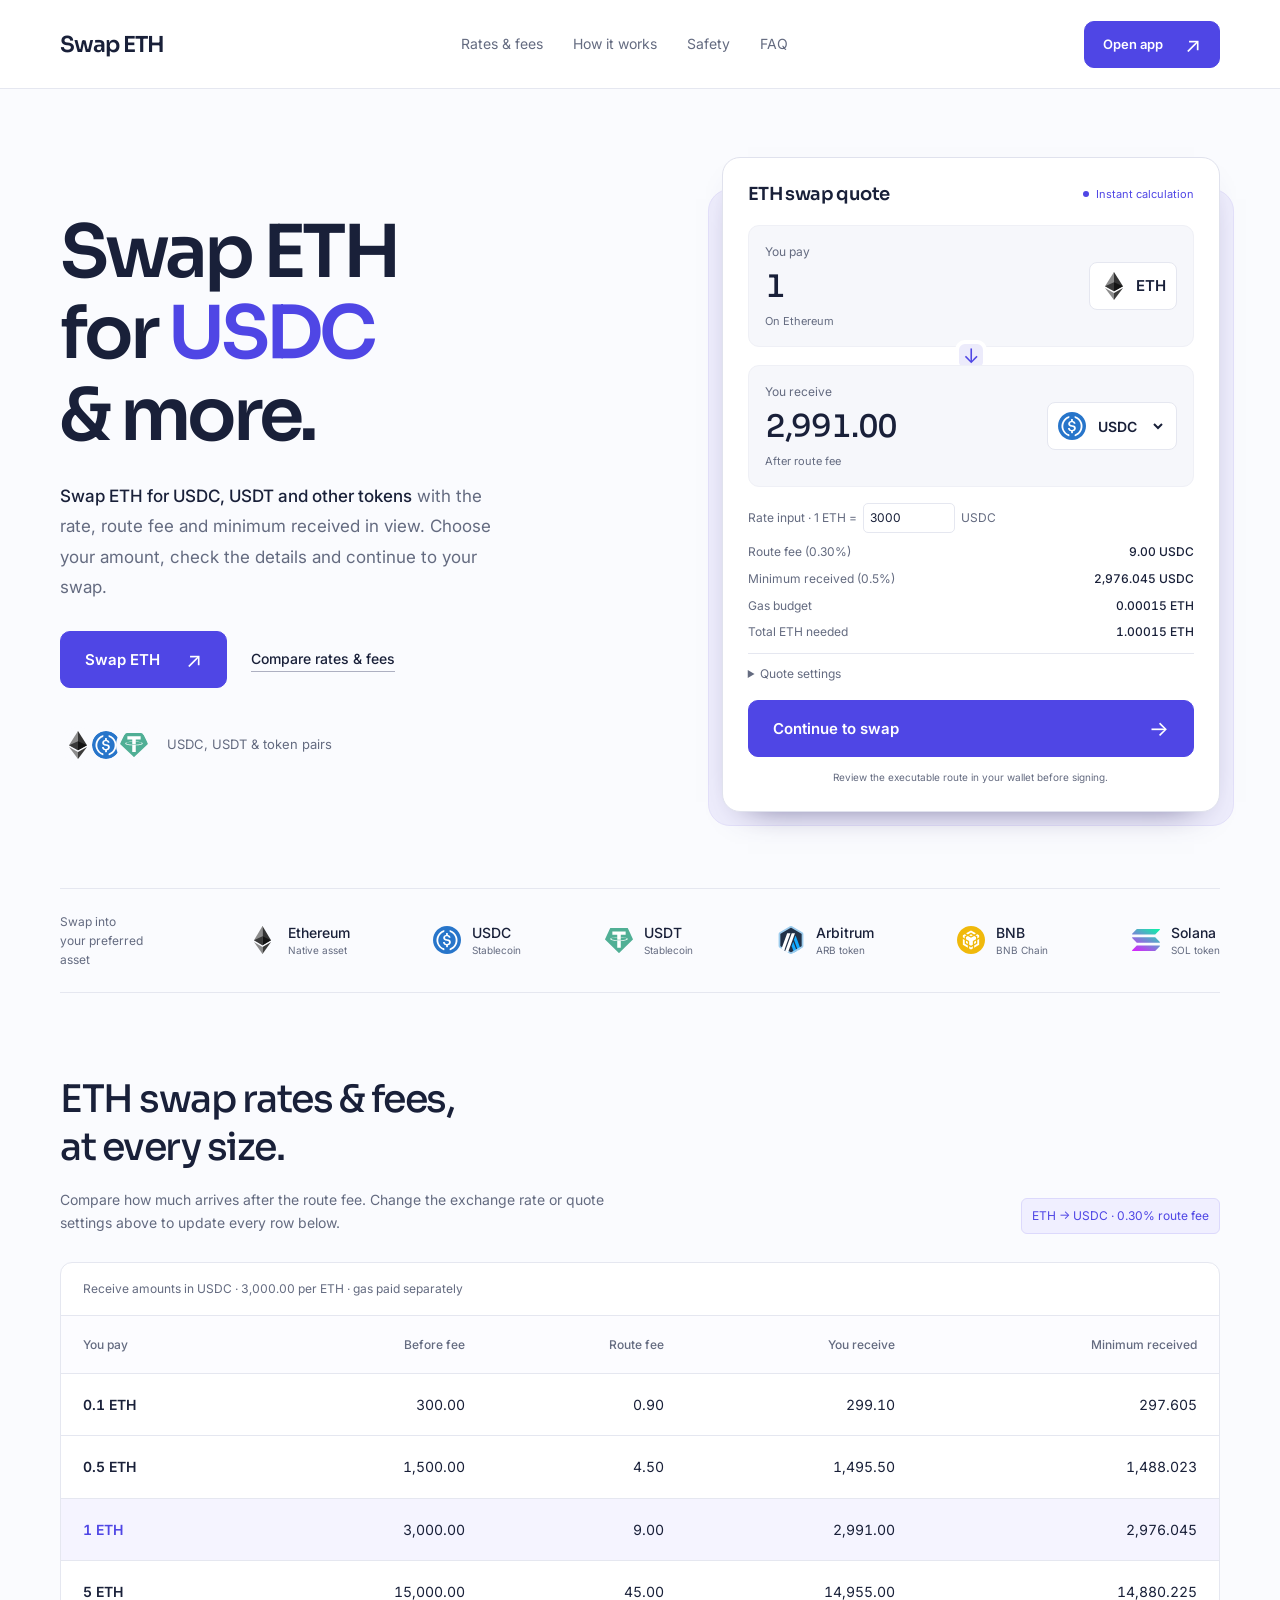
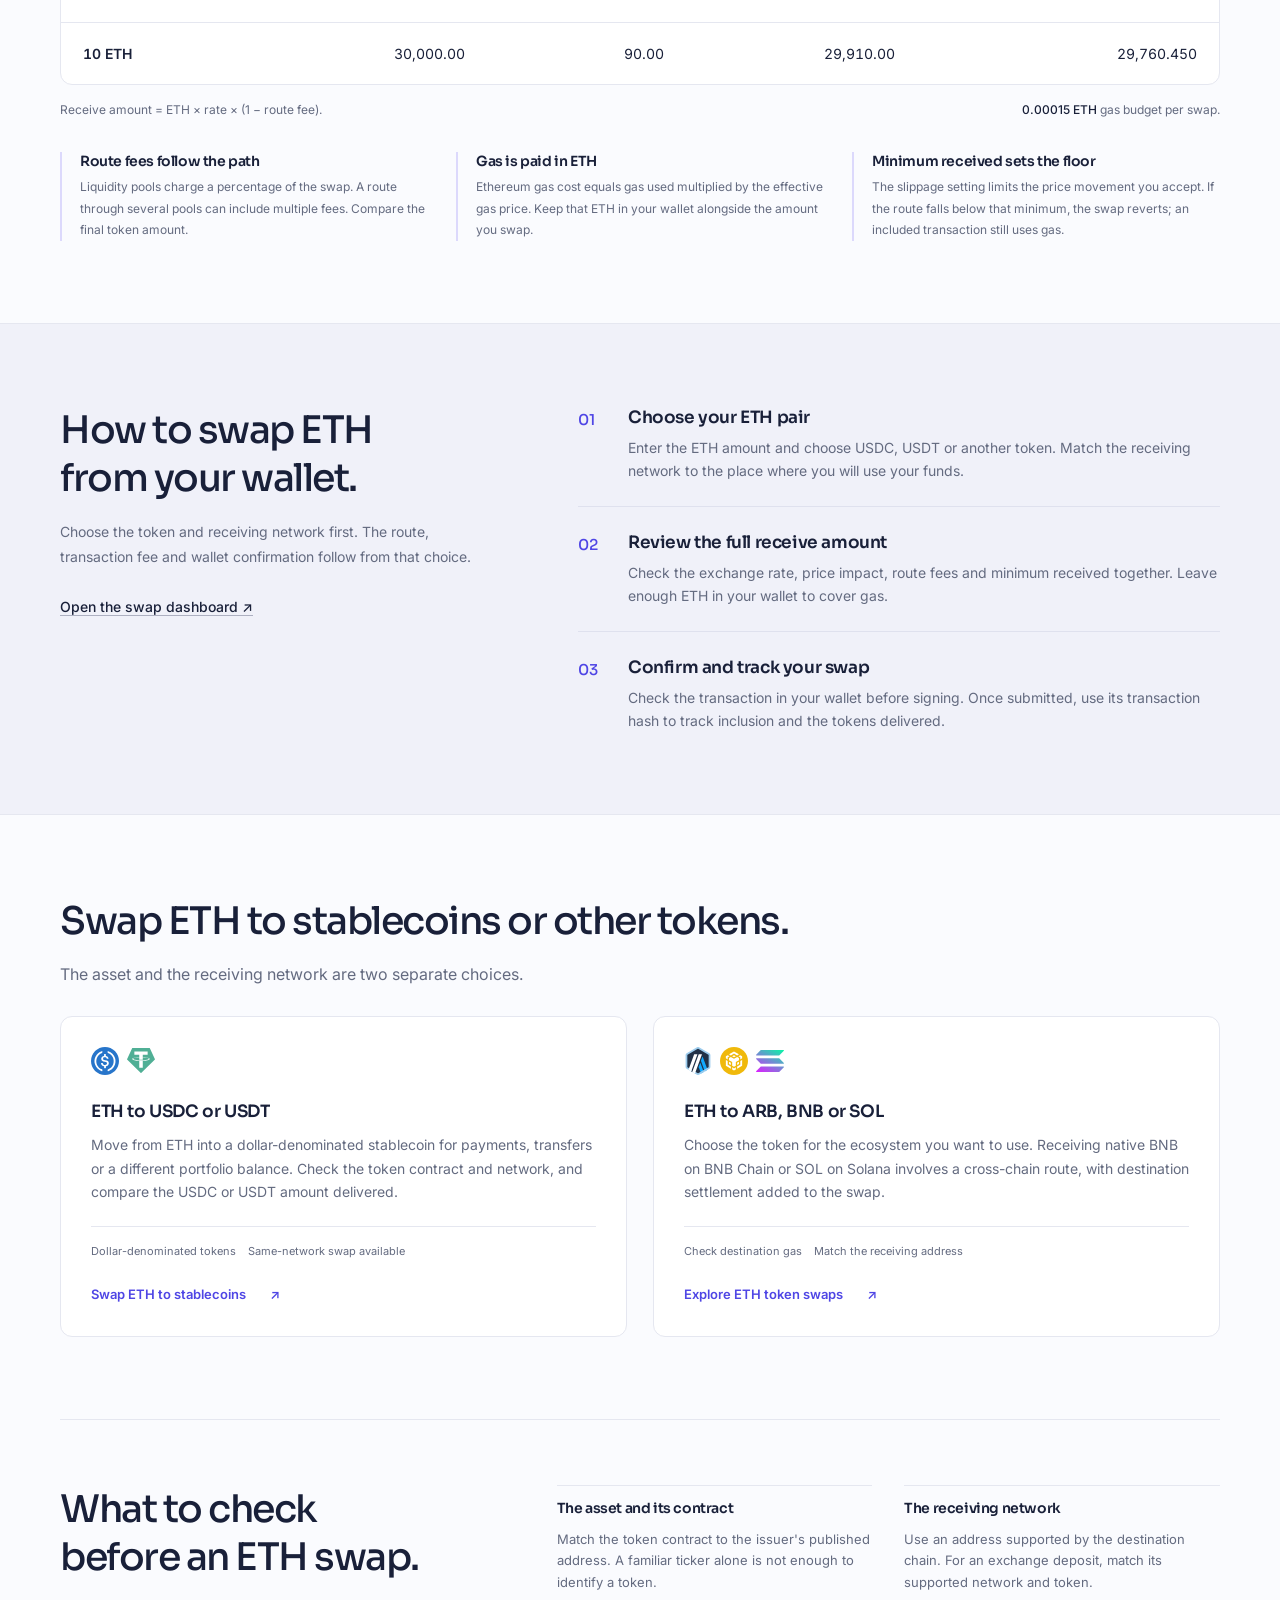
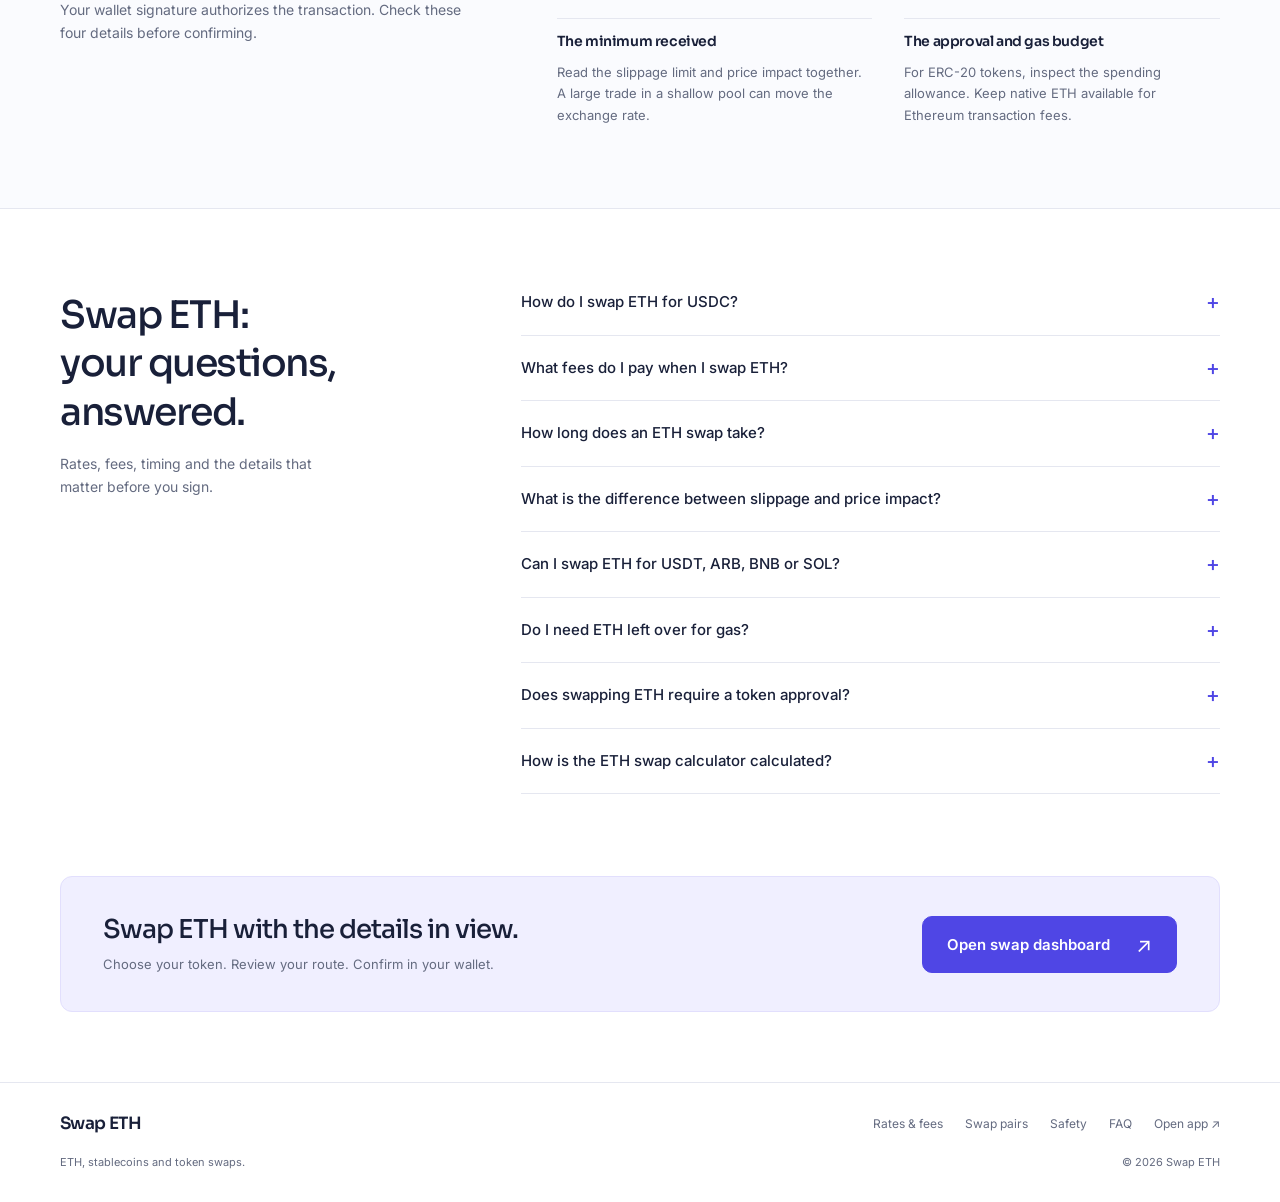
==== commit 505d137d: "redesign: clean template" ====
--- a/index.html
+++ b/index.html
@@ -1,371 +1,61 @@
-<!DOCTYPE html>
-<html lang="en">
-<head>
-<meta charset="utf-8"/>
-<meta content="width=device-width, initial-scale=1" name="viewport"/>
-<title>Swap ETH — Exchange Ethereum for USDC, Stablecoins &amp; Tokens</title>
-<meta content="Swap ETH: exchange Ethereum (ETH) for USDC, stablecoins and other tokens on Ethereum and layer-2 networks through a non-custodial decentralized exchange. Gas, approvals, fees and safety." name="description"/>
-<meta content="index,follow,max-snippet:-1,max-image-preview:large,max-video-preview:-1" name="robots"/>
-<meta content="#0a0e14" name="theme-color"/>
-<link href="https://swap-eth.github.io/" rel="canonical"/>
-<link href="eth.png" rel="icon" type="image/png"/>
-<link href="eth.png" rel="apple-touch-icon"/>
-<link href="manifest.webmanifest" rel="manifest"/>
-<link href="eth.png" rel="image_src"/>
-<link crossorigin="" href="https://api.coingecko.com" rel="preconnect"/>
-<style>
-:root {
-  color-scheme: dark;
-  --bg: #0a0e14;
-  --surface: #10161f; --panel: #131b26; --raised: #1a232f; --raised-2: #212c3a;
-  --line: rgba(255,255,255,.09); --line-2: rgba(255,255,255,.17);
-  --ink: #f3f7fc; --text: #c4cdd9; --muted: #8b97a6; --faint: #6b7686;
-  --accent: #627eea; --accent-2: #4a5fd0; --accent-3: #8aa0ff;
-  --accent-soft: rgba(98,126,234,.12); --accent-line: rgba(98,126,234,.35); --accent-glow: rgba(98,126,234,.45);
-  --warn: #f59e0b; --warn-soft: rgba(245,158,11,.10); --warn-line: rgba(245,158,11,.45);
-  --cta: #627eea; --cta-2: #4a5fd0; --cta-ink: #ffffff;
-  --r-sm: 10px; --r-md: 14px; --r-lg: 16px; --r-xl: 22px;
-  --mono: ui-monospace, "SF Mono", SFMono-Regular, "Roboto Mono", Menlo, Consolas, monospace;
-  --font: Inter, ui-sans-serif, system-ui, -apple-system, "Segoe UI", Roboto, sans-serif;
-  --ease: cubic-bezier(0.22, 0.7, 0.24, 1);
-}
-* { box-sizing: border-box; }
-html { scroll-behavior: smooth; -webkit-text-size-adjust: 100%; }
-@media (prefers-reduced-motion: reduce) { html { scroll-behavior: auto; } }
-body { margin: 0; min-width: 320px; overflow-x: hidden; color: var(--text); background: var(--bg); background-image: radial-gradient(1100px 620px at 80% -8%, rgba(98,126,234,.10), transparent 60%), radial-gradient(900px 500px at 8% 4%, rgba(74,95,208,.06), transparent 55%); background-attachment: fixed; font-family: var(--font); font-size: 15px; line-height: 1.6; -webkit-font-smoothing: antialiased; text-rendering: optimizeLegibility; }
-a { color: inherit; text-decoration: none; }
-img { display: block; max-width: 100%; }
-:focus-visible { outline: 2px solid var(--accent-3); outline-offset: 3px; border-radius: 10px; }
-.skip { position: absolute; left: -999px; }
-.skip:focus { left: 12px; top: 12px; z-index: 99; padding: 10px 16px; border-radius: 10px; background: var(--accent); color: var(--cta-ink); font-weight: 800; }
-.topbar { position: sticky; top: 0; z-index: 50; display: flex; align-items: center; justify-content: space-between; gap: 12px 20px; flex-wrap: wrap; padding: 12px clamp(16px, 4vw, 30px); background: rgba(10,14,20,.72); border-bottom: 1px solid var(--line); backdrop-filter: blur(12px) saturate(140%); -webkit-backdrop-filter: blur(12px) saturate(140%); }
-.topbar-left { display: flex; align-items: center; gap: 12px; min-width: 0; }
-.topbar-logo { width: 40px; height: 40px; flex: 0 0 auto; display: grid; place-items: center; border-radius: 11px; background: var(--raised); box-shadow: inset 0 0 0 1px var(--line-2); }
-.topbar-logo img { width: 24px; height: 24px; border-radius: 7px; }
-h1.wordmark { margin: 0; font-size: 18px; font-weight: 850; letter-spacing: -0.03em; color: var(--ink); line-height: 1; white-space: nowrap; }
-.wordmark .tld { color: var(--accent-3); }
-.topbar-right { display: flex; align-items: center; gap: 10px 18px; flex-wrap: wrap; }
-.ticker { display: flex; align-items: center; flex-wrap: wrap; gap: 3px 16px; min-width: 0; }
-.tick { display: inline-flex; align-items: center; gap: 6px; min-height: 32px; color: var(--faint); font-size: 11.5px; font-weight: 600; }
-.tick b { color: var(--muted); font-family: var(--mono); font-size: 12px; font-weight: 600; }
-.tick .ext { color: var(--faint); font-size: 10px; }
-.tick:hover { color: var(--muted); } .tick:hover b, .tick:hover .ext { color: var(--accent-3); }
-.nav-cta { display: inline-flex; align-items: center; gap: 7px; min-height: 44px; padding: 0 18px; border-radius: 12px; background: var(--accent); color: var(--cta-ink); font-size: 13.5px; font-weight: 800; box-shadow: 0 6px 18px -6px var(--accent-glow); transition: transform .16s var(--ease), box-shadow .16s var(--ease), filter .16s var(--ease); }
-.nav-cta:hover { transform: translateY(-1px); filter: brightness(1.05); box-shadow: 0 12px 28px -8px var(--accent-glow); }
-.hero { display: grid; grid-template-columns: 1.05fr 0.95fr; gap: clamp(28px, 4vw, 56px); align-items: center; width: min(1160px, 100%); margin: 0 auto; padding: clamp(34px, 7vh, 84px) clamp(16px, 4vw, 30px) clamp(30px, 5vh, 60px); }
-.hero-l { min-width: 0; }
-.eyebrow { display: inline-flex; align-items: center; gap: 8px; padding: 7px 13px; border: 1px solid var(--accent-line); border-radius: 999px; background: var(--accent-soft); color: var(--accent-3); font-size: 12px; font-weight: 750; }
-.eyebrow .dot { width: 7px; height: 7px; border-radius: 50%; background: var(--accent-3); box-shadow: 0 0 0 4px var(--accent-soft); animation: pulse 2.4s var(--ease) infinite; }
-@keyframes pulse { 0%,100%{opacity:1} 50%{opacity:.45} }
-@media (prefers-reduced-motion: reduce){ .eyebrow .dot{animation:none} }
-.hero-h { margin: 18px 0 0; font-size: clamp(2.15rem, 5.3vw, 3.7rem); line-height: 1.04; font-weight: 850; letter-spacing: -0.035em; color: var(--ink); }
-.hero-h .grad { background: linear-gradient(100deg, var(--accent-3), #b4c2ff 55%, var(--accent)); -webkit-background-clip: text; background-clip: text; -webkit-text-fill-color: transparent; color: transparent; }
-.hero-lead { margin: 18px 0 0; max-width: 50ch; font-size: 16.5px; line-height: 1.6; color: var(--text); }
-.hero-lead strong { color: var(--ink); font-weight: 700; }
-.hero-cta { display: flex; flex-wrap: wrap; gap: 12px; margin: 26px 0 0; }
-.btn { display: inline-flex; align-items: center; justify-content: center; gap: 9px; min-height: 52px; border-radius: 14px; font-weight: 800; font-size: 15.5px; cursor: pointer; border: 0; transition: transform .16s var(--ease), box-shadow .16s var(--ease), filter .16s var(--ease), border-color .16s var(--ease); }
-.btn-primary { padding: 0 26px; color: var(--cta-ink); background: linear-gradient(135deg, var(--accent-3), var(--accent) 55%, var(--accent-2)); box-shadow: 0 12px 30px -8px var(--accent-glow), inset 0 1px 0 rgba(255,255,255,.35); }
-.btn-primary:hover { transform: translateY(-2px); box-shadow: 0 20px 46px -10px var(--accent-glow); filter: brightness(1.04); }
-.btn-primary .go { transition: transform .18s var(--ease); }
-.btn-primary:hover .go { transform: translate(2px,-2px); }
-.btn-ghost { padding: 0 22px; color: var(--ink); background: rgba(255,255,255,.03); border: 1px solid var(--line-2); }
-.btn-ghost:hover { border-color: var(--accent-line); color: var(--accent-3); }
-.trust { display: grid; grid-template-columns: repeat(4, 1fr); gap: 10px; margin: 26px 0 0; }
-.trust-badge { display: flex; align-items: center; gap: 10px; padding: 12px 13px; border: 1px solid var(--line); border-radius: var(--r-md); background: rgba(255,255,255,.02); }
-.trust-badge .tb-ico { width: 30px; height: 30px; flex: 0 0 auto; display: grid; place-items: center; border-radius: 9px; background: var(--accent-soft); box-shadow: inset 0 0 0 1px var(--accent-line); }
-.trust-badge .tb-ico svg { width: 16px; height: 16px; color: var(--accent-3); }
-.trust-badge b { display: block; color: var(--ink); font-size: 13px; font-weight: 750; line-height: 1.2; }
-.trust-badge span { display: block; color: var(--faint); font-size: 10.5px; font-weight: 600; margin-top: 2px; }
-@media (max-width: 720px){ .trust { grid-template-columns: 1fr 1fr; } }
-.swap-wrap { position: relative; }
-.swap-wrap::before { content:""; position:absolute; inset:-1px; border-radius: 26px; background: linear-gradient(160deg, var(--accent-line), transparent 45%); opacity:.7; z-index:0; }
-.swap-card { position: relative; z-index: 1; border: 1px solid var(--line-2); border-radius: 24px; background: linear-gradient(180deg, var(--panel), var(--surface)); padding: 18px; box-shadow: 0 40px 90px -34px rgba(0,0,0,.75); }
-.card-head { display: flex; align-items: center; justify-content: space-between; margin-bottom: 14px; padding: 0 2px; }
-.card-title { margin: 0; font-size: 15px; font-weight: 800; color: var(--ink); }
-.preview-tag { display: inline-flex; align-items: center; gap: 6px; padding: 5px 11px; border: 1px solid var(--accent-line); border-radius: 999px; background: var(--accent-soft); color: var(--accent-3); font-size: 10px; font-weight: 800; letter-spacing: .07em; text-transform: uppercase; }
-.preview-tag > span { width: 6px; height: 6px; border-radius: 50%; background: var(--accent-3); box-shadow: 0 0 0 3px var(--accent-soft); }
-.leg { border: 1px solid var(--line); border-radius: 16px; background: var(--bg); padding: 14px 15px; transition: border-color .16s var(--ease); }
-.leg:hover, .leg:focus-within { border-color: var(--line-2); }
-.leg-top { display: flex; align-items: center; justify-content: space-between; margin-bottom: 10px; }
-.leg-cap { font-size: 12px; font-weight: 650; color: var(--muted); }
-.leg-bal { font-size: 11.5px; color: var(--faint); font-weight: 600; }
-.leg-body { display: flex; align-items: center; justify-content: space-between; gap: 12px; }
-.amount { font-family: var(--mono); font-size: 1.9rem; font-weight: 600; letter-spacing: -0.02em; color: var(--ink); font-variant-numeric: tabular-nums; line-height: 1; min-width: 0; overflow: hidden; text-overflow: ellipsis; }
-.leg-body .amount.dim { color: var(--faint); }
-.asset { display: inline-flex; align-items: center; gap: 8px; flex: 0 0 auto; min-height: 44px; padding: 6px 12px 6px 6px; border: 1px solid var(--line-2); border-radius: 999px; background: var(--raised); color: var(--ink); font-size: 15px; font-weight: 800; cursor: pointer; transition: border-color .16s var(--ease), background-color .16s var(--ease); }
-.asset:hover { border-color: var(--accent-line); background: var(--raised-2); }
-.asset .tok { width: 28px; height: 28px; flex: 0 0 auto; border-radius: 50%; overflow: hidden; display: grid; place-items: center; background: #fff; box-shadow: 0 0 0 1px var(--line-2); }
-.asset .tok img { width: 28px; height: 28px; }
-.asset .chev-sm { width: 15px; height: 15px; color: var(--muted); }
-.swap-arrow { position: relative; z-index: 2; display: grid; place-items: center; width: 44px; height: 44px; margin: -14px auto; border: 4px solid var(--panel); border-radius: 14px; background: var(--raised); color: var(--accent-3); cursor: pointer; box-shadow: 0 0 0 1px var(--line-2); transition: transform 240ms var(--ease), background-color .16s var(--ease), color .16s var(--ease); }
-.swap-arrow svg { width: 18px; height: 18px; }
-.swap-arrow:hover { transform: rotate(180deg); background: var(--accent); color: var(--cta-ink); }
-.route-panel { display: flex; align-items: center; justify-content: space-between; gap: 12px; margin-top: 14px; padding: 13px 15px; border: 1px solid var(--line); border-radius: 14px; background: rgba(255,255,255,.02); }
-.route-info b { display: block; color: var(--ink); font-size: 13.5px; font-weight: 750; }
-.route-info span { display: block; margin-top: 2px; color: var(--faint); font-size: 11.5px; }
-.route-tok { display: inline-flex; align-items: center; gap: 7px; color: var(--text); font-size: 13px; font-weight: 700; white-space: nowrap; }
-.route-tok .tok { width: 22px; height: 22px; border-radius: 50%; overflow: hidden; background: #fff; display: grid; place-items: center; box-shadow: 0 0 0 1px var(--line-2); }
-.route-tok .tok img { width: 22px; height: 22px; }
-.route-row { display: flex; align-items: center; justify-content: space-between; gap: 12px; padding: 11px 4px 2px; border-top: 1px solid var(--line); margin-top: 10px; }
-.route-row span { font-size: 10.5px; font-weight: 750; letter-spacing: 0.07em; text-transform: uppercase; color: var(--faint); }
-.route-row b { color: var(--text); font-size: 12.5px; font-weight: 700; font-variant-numeric: tabular-nums; }
-.swap-cta { display: flex; align-items: center; justify-content: center; gap: 9px; margin-top: 16px; min-height: 54px; border-radius: 15px; color: var(--cta-ink); background: linear-gradient(135deg, var(--accent-3), var(--accent) 55%, var(--accent-2)); font-size: 16.5px; font-weight: 850; box-shadow: 0 16px 34px -12px var(--accent-glow), inset 0 1px 0 rgba(255,255,255,.35); transition: filter 150ms var(--ease), transform 150ms var(--ease), box-shadow .16s var(--ease); }
-.swap-cta:hover { filter: brightness(1.05); transform: translateY(-2px); box-shadow: 0 22px 50px -12px var(--accent-glow); }
-.swap-cta .cta-go { transition: transform 0.18s var(--ease); }
-.swap-cta:hover .cta-go { transform: translateX(3px); }
-.swap-foot { text-align: center; margin: 12px 2px 0; font-size: 11px; color: var(--faint); }
-@media (max-width: 900px){ .hero { grid-template-columns: 1fr; gap: 30px; } .swap-wrap { max-width: 460px; margin: 0 auto; width: 100%; } }
-.content { width: min(1160px, 100%); margin: 0 auto; padding: clamp(30px, 5vh, 60px) clamp(16px, 4vw, 30px) 80px; }
-.section-intro { max-width: 760px; margin: 0 auto clamp(22px, 4vh, 40px); }
-.section-intro p { margin: 0 0 14px; font-size: 16px; line-height: 1.7; color: var(--text); }
-.section-intro p strong { color: var(--ink); font-weight: 700; }
-.docs { display: grid; grid-template-columns: 236px minmax(0,1fr); gap: clamp(26px, 4vw, 56px); align-items: start; }
-.toc { position: sticky; top: 76px; align-self: start; max-height: calc(100dvh - 100px); overflow: auto; }
-.toc-h { margin: 0 0 10px; font-size: 10.5px; font-weight: 850; letter-spacing: .12em; text-transform: uppercase; color: var(--faint); padding-left: 13px; }
-.toc a { display: block; min-height: 34px; padding: 8px 13px; border-left: 2px solid var(--line); color: var(--muted); font-size: 13px; font-weight: 650; line-height: 1.3; transition: color .15s var(--ease), border-color .15s var(--ease); }
-.toc a:hover { color: var(--ink); }
-.toc a.active { color: var(--accent-3); border-left-color: var(--accent); font-weight: 800; }
-.doc-main { min-width: 0; }
-.sec { border: 1px solid var(--line); border-radius: 18px; background: var(--panel); margin: 0 0 14px; scroll-margin-top: 82px; box-shadow: 0 1px 3px rgba(0,0,0,.3); transition: box-shadow .24s var(--ease), border-color .24s var(--ease); }
-.sec:hover { border-color: var(--line-2); }
-.sec[open] { border-color: var(--accent-line); box-shadow: 0 20px 50px -24px rgba(98,126,234,.28); }
-.sec > summary { list-style: none; cursor: pointer; display: flex; align-items: center; justify-content: space-between; gap: 16px; min-height: 60px; padding: clamp(16px,2.5vh,22px) clamp(16px,3vw,24px); border-radius: 18px; transition: background-color .16s var(--ease); }
-.sec > summary:hover { background: rgba(255,255,255,.03); }
-.sec > summary::-webkit-details-marker { display: none; }
-.sec > summary h2 { margin: 0; font-size: clamp(1.08rem,2.4vw,1.35rem); font-weight: 800; letter-spacing: -0.02em; color: var(--ink); }
-.chev { flex: 0 0 auto; width: 34px; height: 34px; display: grid; place-items: center; border-radius: 50%; border: 1px solid var(--line-2); background: var(--raised); color: var(--accent-3); transition: transform .28s var(--ease), background-color .2s var(--ease), border-color .2s var(--ease); }
-.chev svg { width: 18px; height: 18px; }
-.sec[open] > summary .chev { transform: rotate(180deg); background: var(--accent-soft); border-color: var(--accent-line); }
-.sec-body { padding: 0 clamp(16px,3vw,24px) clamp(18px,3vh,26px); max-width: 74ch; }
-.sec[open] .sec-body { animation: drop .22s var(--ease); }
-@keyframes drop { from { opacity: 0; transform: translateY(-4px); } to { opacity: 1; transform: none; } }
-@media (prefers-reduced-motion: reduce){ .sec[open] .sec-body { animation: none; } .chev { transition: none; } }
-.sec-body p { margin: 0 0 13px; color: var(--text); }
-.sec-body p:last-child { margin-bottom: 0; }
-.sec-body strong { color: var(--ink); font-weight: 700; }
-.sec-body ul { margin: 0 0 4px; padding-left: 20px; }
-.sec-body li { margin-bottom: 8px; color: var(--text); }
-.sec-body li::marker { color: var(--accent-3); }
-.sec-body a { color: var(--accent-3); text-decoration: underline; text-decoration-thickness: 1px; text-underline-offset: 3px; text-decoration-color: var(--accent-line); transition: color .15s var(--ease); }
-.sec-body a:hover { color: var(--accent); }
-.addr { font-family: var(--mono); font-size: 12.5px; color: var(--accent-3); word-break: break-all; }
-.notice { border: 1px solid var(--line); border-left: 4px solid var(--warn); border-radius: 14px; background: var(--warn-soft); margin: 0 0 12px; overflow: hidden; }
-.notice > summary { list-style: none; cursor: pointer; display: flex; align-items: center; gap: 12px; min-height: 56px; padding: 14px 16px; }
-.notice > summary::-webkit-details-marker { display: none; }
-.notice .n-ico { width: 26px; height: 26px; flex: 0 0 auto; display: grid; place-items: center; color: var(--warn); }
-.notice .n-ico svg { width: 20px; height: 20px; }
-.notice .n-title { flex: 1 1 auto; color: var(--ink); font-weight: 750; font-size: 14.5px; }
-.notice .chev-w { flex: 0 0 auto; width: 30px; height: 30px; display: grid; place-items: center; color: var(--warn); transition: transform .26s var(--ease); }
-.notice .chev-w svg { width: 17px; height: 17px; }
-.notice[open] .chev-w { transform: rotate(180deg); }
-.notice .n-body { padding: 0 16px 16px 54px; color: var(--text); font-size: 13.5px; line-height: 1.66; }
-.notice .n-body strong { color: var(--ink); }
-@media (max-width: 560px){ .notice .n-body { padding-left: 16px; } }
-.qa { border: 1px solid var(--line); border-radius: 14px; background: var(--panel); margin: 0 0 10px; overflow: hidden; transition: border-color .18s var(--ease); }
-.qa:hover { border-color: var(--line-2); }
-.qa[open] { border-color: var(--accent-line); }
-.qa > summary { list-style: none; cursor: pointer; display: flex; align-items: center; justify-content: space-between; gap: 14px; min-height: 56px; padding: 15px 18px; color: var(--ink); font-weight: 700; font-size: 14.5px; transition: background-color .16s var(--ease); }
-.qa > summary:hover { background: rgba(255,255,255,.03); }
-.qa > summary::-webkit-details-marker { display: none; }
-.qa .chev-q { flex: 0 0 auto; width: 26px; height: 26px; display: grid; place-items: center; color: var(--accent-3); transition: transform .24s var(--ease); }
-.qa .chev-q svg { width: 17px; height: 17px; }
-.qa[open] .chev-q { transform: rotate(180deg); }
-.qa .a { padding: 0 18px 16px; color: var(--text); font-size: 13.5px; line-height: 1.66; }
-.qa .a a { color: var(--accent-3); text-decoration: underline; text-underline-offset: 3px; }
-.field-notes { border: 1px solid var(--line); border-left: 4px solid var(--accent); border-radius: 16px; background: var(--panel); padding: clamp(20px,3vh,26px) clamp(18px,3vw,26px); margin: 16px 0 0; scroll-margin-top: 82px; }
-.field-notes h2 { margin: 0 0 12px; font-size: clamp(1.08rem,2.4vw,1.35rem); font-weight: 800; letter-spacing: -.02em; color: var(--ink); }
-.field-notes .fn-body { color: var(--text); font-size: 14px; line-height: 1.68; max-width: 74ch; }
-.field-notes .fn-body strong { color: var(--ink); font-weight: 700; }
-.field-notes .fn-body ul { margin: 8px 0; padding-left: 20px; }
-.field-notes .fn-body li { margin-bottom: 6px; }
-@media (max-width: 900px){
-  .docs { grid-template-columns: 1fr; gap: 0; }
-  .toc { position: sticky; top: 55px; z-index: 20; display: flex; gap: 8px; overflow-x: auto; max-height: none; background: rgba(10,14,20,.82); backdrop-filter: blur(10px); -webkit-backdrop-filter: blur(10px); padding: 10px 2px; margin: 0 0 14px; border-bottom: 1px solid var(--line); }
-  .toc-h { display: none; }
-  .toc a { flex: 0 0 auto; white-space: nowrap; border-left: 0; border: 1px solid var(--line); border-radius: 999px; padding: 9px 15px; font-size: 12.5px; min-height: 40px; display: flex; align-items: center; }
-  .toc a.active { color: var(--accent-3); border-color: var(--accent); background: var(--accent-soft); }
-}
-.site-foot { width: min(1160px, 100%); margin: 0 auto; padding: 26px clamp(16px,4vw,30px) 48px; border-top: 1px solid var(--line); color: var(--faint); font-size: 12.5px; line-height: 1.65; }
-.site-foot .wrap { max-width: 88ch; }
-.site-foot a { color: var(--muted); text-decoration: underline; text-underline-offset: 2px; }
-.site-foot a:hover { color: var(--accent-3); }
-html.js .reveal { opacity: 0; transform: translateY(18px); transition: opacity .6s var(--ease), transform .6s var(--ease); }
-html.js .reveal.in { opacity: 1; transform: none; }
-@media (prefers-reduced-motion: reduce){ html.js .reveal { opacity: 1; transform: none; transition: none; } }
-@media (max-width: 560px){ .ticker { display: none; } .amount { font-size: 1.6rem; } .hero { padding-top: 26px; } }
-</style>
-<meta content="website" property="og:type"/><meta content="https://swap-eth.github.io/" property="og:url"/>
-<meta content="Swap ETH — Exchange Ethereum for USDC, Stablecoins &amp; Tokens" property="og:title"/>
-<meta content="Exchange Ethereum (ETH) for USDC, stablecoins and tokens on Ethereum and layer-2 networks through a non-custodial decentralized exchange." property="og:description"/>
-<meta content="Swap ETH" property="og:site_name"/><meta content="https://swap-eth.github.io/eth.png" property="og:image"/>
-<meta content="summary_large_image" name="twitter:card"/><meta content="Swap ETH — Exchange Ethereum for USDC, Stablecoins &amp; Tokens" name="twitter:title"/>
-<meta content="Exchange Ethereum (ETH) for USDC, stablecoins and tokens through a non-custodial DEX." name="twitter:image"/>
-<script type="application/ld+json">
-{"@context":"https://schema.org","@graph":[{"@type":"WebSite","@id":"https://swap-eth.github.io/#website","url":"https://swap-eth.github.io/","name":"Swap ETH","inLanguage":"en"},{"@type":"WebPage","@id":"https://swap-eth.github.io/#webpage","url":"https://swap-eth.github.io/","name":"Swap ETH — Exchange Ethereum for USDC, Stablecoins & Tokens","description":"Exchange Ethereum (ETH) for USDC, stablecoins and tokens on Ethereum and layer-2 networks through a non-custodial decentralized exchange.","isPartOf":{"@id":"https://swap-eth.github.io/#website"},"inLanguage":"en","dateModified":"2026-08-24"},{"@type":"FAQPage","@id":"https://swap-eth.github.io/#faq","mainEntity":[{"@type":"Question","name":"What is Swap ETH?","acceptedAnswer":{"@type":"Answer","text":"Swap ETH means exchanging Ethereum (ETH) for USDC, stablecoins or other tokens through a decentralized exchange. ETH is the native asset used to pay gas, and swaps are non-custodial: your wallet signs and settlement happens through public smart contracts."}},{"@type":"Question","name":"How do I swap ETH?","acceptedAnswer":{"@type":"Answer","text":"Connect an EVM wallet, select ETH as the input token and the token to receive such as USDC, review the DEX route and expected output, and sign. Buying a token with native ETH needs only gas; the swap enforces a minimum received."}},{"@type":"Question","name":"Do I need a token approval to swap ETH?","acceptedAnswer":{"@type":"Answer","text":"Buying a token with native ETH needs no approval, only enough ETH for gas. Selling an ERC-20 token back for ETH requires a one-time token approval for the router before the swap, which is a separate transaction that costs gas."}},{"@type":"Question","name":"What does an ETH swap cost?","acceptedAnswer":{"@type":"Answer","text":"The cost is the DEX pool fee, network gas paid in ETH, and price impact from available liquidity. Gas on Ethereum mainnet is higher than on layer-2 networks like Arbitrum, Base or Optimism, where the same swap is usually much cheaper."}},{"@type":"Question","name":"Is swapping ETH safe?","acceptedAnswer":{"@type":"Answer","text":"Swaps are non-custodial but carry smart-contract, approval, liquidity and phishing risks. Verify the network, the token contract you are receiving, the pool, the spender and the minimum received before signing. This is not investment advice."}},{"@type":"Question","name":"Which networks can I swap ETH on?","acceptedAnswer":{"@type":"Answer","text":"ETH is native to Ethereum mainnet and to layer-2 networks such as Arbitrum, Base, Optimism and zkSync, where gas is also paid in ETH. Confirm the network and pool in the live app, since liquidity and token contracts differ per chain."}}]}]}
-</script>
-<link href="dashboard/index.html" rel="prefetch"/></head>
-<body>
-<a class="skip" href="#main">Skip to content</a>
-<header class="topbar">
-<div class="topbar-left">
-<span class="topbar-logo"><img alt="Swap ETH" height="24" src="eth.png" width="24"/></span>
-<h1 class="wordmark">Swap<span class="tld"> ETH</span></h1>
-</div>
-<div class="topbar-right">
-<div aria-label="Live metrics" class="ticker">
-<a aria-label="ETH price" class="tick" href="https://www.coingecko.com/en/coins/ethereum" rel="noopener noreferrer" target="_blank"><span>ETH</span> <b id="sig-eth">…</b> <span aria-hidden="true" class="ext">↗</span></a>
-<a aria-label="Networks" class="tick" href="#networks"><span>Networks</span> <b>L1 &amp; L2</b></a>
-</div>
-<a class="nav-cta" href="dashboard/">Open App <span aria-hidden="true">↗</span></a>
-</div>
-</header>
-<main id="main">
-<section class="hero">
-<div class="hero-l">
-<span class="eyebrow"><span class="dot" aria-hidden="true"></span>Ethereum · Layer 1 &amp; Layer 2</span>
-<h2 class="hero-h">Swap ETH <span class="grad">for stablecoins &amp; tokens</span></h2>
-<p class="hero-lead"><strong>Swap ETH</strong> exchanges Ethereum (ETH) for USDC, stablecoins and tokens on Ethereum and its layer-2 networks through a non-custodial decentralized exchange, with your wallet signing every transaction.</p>
-<div class="hero-cta">
-<a class="btn btn-primary" href="dashboard/">Open Swap ETH App <span aria-hidden="true" class="go">↗</span></a>
-<a class="btn btn-ghost" href="#what">How it works</a>
-</div>
-<div class="trust">
-<div class="trust-badge"><span class="tb-ico" aria-hidden="true"><svg fill="none" stroke="currentColor" stroke-width="2" viewbox="0 0 24 24"><path d="M12 2 5 12l7 4 7-4-7-10Z"/><path d="M5 13l7 9 7-9-7 4-7-4Z"/></svg></span><div><b>Native ETH</b><span>Pays the gas</span></div></div>
-<div class="trust-badge"><span class="tb-ico" aria-hidden="true"><svg fill="none" stroke="currentColor" stroke-width="2" viewbox="0 0 24 24"><path d="M12 2 4 5v6c0 5 3.4 8.5 8 10 4.6-1.5 8-5 8-10V5l-8-3Z"/><path d="M9 12l2 2 4-4"/></svg></span><div><b>Non-Custodial</b><span>You sign</span></div></div>
-<div class="trust-badge"><span class="tb-ico" aria-hidden="true"><svg fill="none" stroke="currentColor" stroke-width="2" viewbox="0 0 24 24"><rect x="2" y="6" width="20" height="13" rx="2"/><path d="M16 12h.01"/></svg></span><div><b>EVM Wallets</b><span>MetaMask ready</span></div></div>
-<div class="trust-badge"><span class="tb-ico" aria-hidden="true"><svg fill="none" stroke="currentColor" stroke-width="2" viewbox="0 0 24 24"><path d="M4 12h16M4 12l4-4M4 12l4 4M20 12l-4-4M20 12l-4 4"/></svg></span><div><b>DEX Routed</b><span>Best route</span></div></div>
-</div>
-</div>
-<div class="hero-r">
-<div class="swap-wrap">
-<section aria-labelledby="preview-title" class="swap-card">
-<div class="card-head">
-<p class="card-title" id="preview-title">Swap</p>
-<span class="preview-tag"><span aria-hidden="true"></span>Preview</span>
-</div>
-<div class="leg" id="leg-from">
-<div class="leg-top"><span class="leg-cap">You pay</span><span class="leg-bal">Balance: —</span></div>
-<div class="leg-body">
-<span class="amount dim">0.0</span>
-<span class="asset" role="button" tabindex="0" aria-label="From token: ETH"><span class="tok"><img alt="ETH token" decoding="async" height="28" loading="lazy" src="eth.png" width="28"/></span>ETH<svg aria-hidden="true" class="chev-sm" fill="none" stroke="currentColor" stroke-width="2" viewbox="0 0 24 24"><path d="M6 9l6 6 6-6"></path></svg></span>
-</div>
-</div>
-<button aria-label="Swap direction" class="swap-arrow" id="route-swap" title="Swap direction" type="button">
-<svg aria-hidden="true" fill="none" stroke="currentColor" stroke-width="2" viewbox="0 0 24 24"><path d="M8 4v13M8 4L4 8M8 4l4 4M16 20V7M16 20l-4-4M16 20l4-4"></path></svg>
-</button>
-<div class="leg" id="leg-to">
-<div class="leg-top"><span class="leg-cap">You receive</span><span class="leg-bal">Balance: —</span></div>
-<div class="leg-body">
-<span class="amount dim">0.0</span>
-<span class="asset" role="button" tabindex="0" aria-label="To token: USDC"><span class="tok"><img alt="USDC token" decoding="async" height="28" loading="lazy" src="usdc.png" width="28"/></span>USDC<svg aria-hidden="true" class="chev-sm" fill="none" stroke="currentColor" stroke-width="2" viewbox="0 0 24 24"><path d="M6 9l6 6 6-6"></path></svg></span>
-</div>
-</div>
-<div class="route-panel">
-<div class="route-info"><b id="route-name">ETH → USDC</b><span>DEX swap route</span></div>
-<div class="route-tok"><span class="tok"><img alt="USDC token" decoding="async" height="22" loading="lazy" src="usdc.png" width="22"/></span> USDC</div>
-</div>
-<div class="route-row"><span>Gas</span><b>Paid in ETH</b></div>
-<div class="route-row"><span>Custody</span><b>Non-custodial</b></div>
-<a class="swap-cta" href="dashboard/">Open Swap ETH App<span aria-hidden="true" class="cta-go">↗</span></a>
-<p class="swap-foot">Preview only · live quotes &amp; settlement happen in the app</p>
-</section>
-</div>
-</div>
-</section>
-<div class="content">
-<div class="section-intro reveal">
-<p><strong>Swap ETH</strong> means exchanging Ethereum (ETH) for another asset — often a stablecoin like USDC or another token — through a decentralized exchange rather than an order book. ETH is the native asset of Ethereum and its layer-2 networks, and it is what pays gas. Swaps are non-custodial: your wallet signs, and settlement happens through public smart contracts.</p>
-</div>
-<div class="docs">
-<nav aria-label="On this page" class="toc">
-<p class="toc-h">On this page</p>
-<a href="#what">What is Swap ETH?</a>
-<a href="#how">How ETH swaps work</a>
-<a href="#approvals">Gas &amp; approvals</a>
-<a href="#networks">Networks &amp; layer 2s</a>
-<a href="#fees">Fees, gas &amp; price impact</a>
-<a href="#safety">Is it safe?</a>
-<a href="#troubleshoot">Swap problems &amp; fixes</a>
-<a href="#faq">Swap ETH FAQ</a>
-<a href="#notes">Notes before you swap</a>
-</nav>
-<div class="doc-main">
-<details class="sec reveal" id="what" open="">
-<summary><h2>What is Swap ETH?</h2><span class="chev" aria-hidden="true"><svg fill="none" stroke="currentColor" stroke-width="2.2" viewbox="0 0 24 24"><path d="M6 9l6 6 6-6"/></svg></span></summary>
-<div class="sec-body"><p><strong>Swap ETH</strong> refers to exchanging Ethereum (ETH) for another token through a <a href="https://en.wikipedia.org/wiki/Decentralized_exchange" rel="noopener noreferrer nofollow" target="_blank">decentralized exchange</a>. A DEX pool quotes output from its reserves and your trade size, and your wallet authorizes the public smart-contract transaction, so no operator holds your account or keys.</p><p>ETH is the native asset used to pay gas on Ethereum and its layer-2s. This is an independent dashboard; live quotes, approvals and settlement happen in the external app.</p></div>
-</details>
-<details class="sec reveal" id="how" open="">
-<summary><h2>How ETH swaps work</h2><span class="chev" aria-hidden="true"><svg fill="none" stroke="currentColor" stroke-width="2.2" viewbox="0 0 24 24"><path d="M6 9l6 6 6-6"/></svg></span></summary>
-<div class="sec-body"><p>Connect an EVM wallet, select ETH as the input token and the output token (for example USDC), and enter an amount. The live app shows the route, expected output, price impact, <a href="https://www.investopedia.com/terms/s/slippage.asp" rel="noopener noreferrer nofollow" target="_blank">slippage tolerance</a>, pool fee and estimated gas before you sign.</p><p>Buying a token with the chain's native ETH needs only gas; selling an <a href="https://ethereum.org/en/developers/docs/standards/tokens/erc-20/" rel="noopener noreferrer nofollow" target="_blank">ERC-20</a> back to ETH first needs a one-time <a href="https://support.metamask.io/stay-safe/safety-in-web3/what-is-a-token-approval" rel="noopener noreferrer nofollow" target="_blank">token approval</a>. The swap then enforces a minimum received.</p></div>
-</details>
-<details class="sec reveal" id="approvals" open="">
-<summary><h2>Gas &amp; approvals</h2><span class="chev" aria-hidden="true"><svg fill="none" stroke="currentColor" stroke-width="2.2" viewbox="0 0 24 24"><path d="M6 9l6 6 6-6"/></svg></span></summary>
-<div class="sec-body"><p>Gas on Ethereum and its layer-2s is paid in <strong>ETH</strong>, so keep a small ETH balance on whichever network you are swapping on. When ETH is the token you sell, no ERC-20 approval is needed — the transaction moves native ETH directly.</p><p>When you sell an ERC-20 for ETH, a one-time approval for the router is required first. Many routers wrap ETH to <a href="https://ethereum.org/en/wrapped-eth/" rel="noopener noreferrer nofollow" target="_blank">WETH</a> internally to route through pools; the app handles wrapping and unwrapping as part of the swap.</p></div>
-</details>
-<details class="sec reveal" id="networks" open="">
-<summary><h2>Networks &amp; layer 2s</h2><span class="chev" aria-hidden="true"><svg fill="none" stroke="currentColor" stroke-width="2.2" viewbox="0 0 24 24"><path d="M6 9l6 6 6-6"/></svg></span></summary>
-<div class="sec-body"><p>ETH is native to Ethereum mainnet and to <a href="https://ethereum.org/en/layer-2/" rel="noopener noreferrer nofollow" target="_blank">layer-2</a> networks such as Arbitrum, Base, Optimism and zkSync, where gas is also paid in ETH. The wallet network, balance and quoted pool must be on the same chain.</p><p>A swap stays on the selected network; moving ETH between mainnet and an L2 requires a separate bridge transaction. Liquidity and the token contracts you receive differ per chain, so confirm them in the live app.</p></div>
-</details>
-<details class="sec reveal" id="fees" open="">
-<summary><h2>Fees, gas &amp; price impact</h2><span class="chev" aria-hidden="true"><svg fill="none" stroke="currentColor" stroke-width="2.2" viewbox="0 0 24 24"><path d="M6 9l6 6 6-6"/></svg></span></summary>
-<div class="sec-body"><p>An ETH swap's cost is the DEX <strong>pool fee</strong>, <strong>network gas</strong> paid in ETH, and <strong>price impact</strong> from available liquidity. Gas on Ethereum mainnet is higher than on layer-2s, where the same swap is usually far cheaper.</p><p>Selling an ERC-20 can add a one-time approval transaction. Compare expected output and minimum received against the fee display, and keep enough ETH on the chain for gas.</p></div>
-</details>
-<details class="sec reveal" id="safety" open="">
-<summary><h2>Is it safe?</h2><span class="chev" aria-hidden="true"><svg fill="none" stroke="currentColor" stroke-width="2.2" viewbox="0 0 24 24"><path d="M6 9l6 6 6-6"/></svg></span></summary>
-<div class="sec-body">
-<p>Swaps are non-custodial but carry real risk. Read the notices below before you trade.</p>
-<details class="notice" open="">
-<summary><span class="n-ico" aria-hidden="true"><svg fill="none" stroke="currentColor" stroke-width="2" viewbox="0 0 24 24"><path d="M12 9v4M12 17h.01M10.3 3.9 1.8 18a2 2 0 0 0 1.7 3h17a2 2 0 0 0 1.7-3L13.7 3.9a2 2 0 0 0-3.4 0Z"/></svg></span><span class="n-title">Smart-contract &amp; approval risk</span><span class="chev-w" aria-hidden="true"><svg fill="none" stroke="currentColor" stroke-width="2.2" viewbox="0 0 24 24"><path d="M6 9l6 6 6-6"/></svg></span></summary>
-<div class="n-body">Swaps carry smart-contract, broad-approval, routing and <a href="https://consumer.ftc.gov/articles/how-recognize-avoid-phishing-scams" rel="noopener noreferrer nofollow" target="_blank">phishing</a> risks. When selling an ERC-20, grant only the allowance you intend and review the spender. Confirm you are on the intended app and network.</div>
-</details>
-<details class="notice">
-<summary><span class="n-ico" aria-hidden="true"><svg fill="none" stroke="currentColor" stroke-width="2" viewbox="0 0 24 24"><path d="M9 12l2 2 4-4M12 2 4 5v6c0 5 3.4 8.5 8 10 4.6-1.5 8-5 8-10V5l-8-3Z"/></svg></span><span class="n-title">Verify before you sign</span><span class="chev-w" aria-hidden="true"><svg fill="none" stroke="currentColor" stroke-width="2.2" viewbox="0 0 24 24"><path d="M6 9l6 6 6-6"/></svg></span></summary>
-<div class="n-body">Verify the network, the token contract you are receiving, the pool, the spender, the allowance amount, the expected output and the minimum received before approving.</div>
-</details>
-</div>
-</details>
-<details class="sec reveal" id="troubleshoot" open="">
-<summary><h2>Swap problems &amp; fixes</h2><span class="chev" aria-hidden="true"><svg fill="none" stroke="currentColor" stroke-width="2.2" viewbox="0 0 24 24"><path d="M6 9l6 6 6-6"/></svg></span></summary>
-<div class="sec-body"><p>ETH swap failures usually trace to a network mismatch, too little ETH for gas, a missing approval when selling a token, thin liquidity, or a quote that moved before confirmation.</p><ul><li><strong>Wrong network:</strong> set both wallet and app to the same chain, then rebuild the quote.</li><li><strong>No gas:</strong> keep enough ETH on that chain for the swap and any approval.</li><li><strong>Missing approval:</strong> when selling an ERC-20, wait for the approval to confirm and verify its spender.</li><li><strong>High price impact:</strong> a thin pool can move the price — reduce or split the order.</li><li><strong>Reverted transaction:</strong> refresh the route, since minimum received or pool state may have changed.</li></ul></div>
-</details>
-<details class="sec reveal" id="faq" open="">
-<summary><h2>Swap ETH FAQ</h2><span class="chev" aria-hidden="true"><svg fill="none" stroke="currentColor" stroke-width="2.2" viewbox="0 0 24 24"><path d="M6 9l6 6 6-6"/></svg></span></summary>
-<div class="sec-body">
-<details class="qa"><summary>What is Swap ETH?<span class="chev-q" aria-hidden="true"><svg fill="none" stroke="currentColor" stroke-width="2.2" viewbox="0 0 24 24"><path d="M6 9l6 6 6-6"/></svg></span></summary><div class="a"><p>Swap ETH means exchanging Ethereum (ETH) for USDC, stablecoins or other tokens through a DEX. ETH is the native asset used to pay gas, and swaps are non-custodial: your wallet signs and settlement happens through public smart contracts.</p></div></details>
-<details class="qa"><summary>How do I swap ETH?<span class="chev-q" aria-hidden="true"><svg fill="none" stroke="currentColor" stroke-width="2.2" viewbox="0 0 24 24"><path d="M6 9l6 6 6-6"/></svg></span></summary><div class="a"><p>Connect an EVM wallet, select ETH as the input token and the token to receive such as USDC, review the route and expected output, and sign. Buying a token with native ETH needs only gas; the swap enforces a minimum received.</p></div></details>
-<details class="qa"><summary>Do I need a token approval to swap ETH?<span class="chev-q" aria-hidden="true"><svg fill="none" stroke="currentColor" stroke-width="2.2" viewbox="0 0 24 24"><path d="M6 9l6 6 6-6"/></svg></span></summary><div class="a"><p>Buying a token with native ETH needs no approval, only ETH for gas. Selling an ERC-20 back for ETH requires a one-time approval for the router — a separate transaction that costs gas.</p></div></details>
-<details class="qa"><summary>What does an ETH swap cost?<span class="chev-q" aria-hidden="true"><svg fill="none" stroke="currentColor" stroke-width="2.2" viewbox="0 0 24 24"><path d="M6 9l6 6 6-6"/></svg></span></summary><div class="a"><p>The DEX pool fee, network gas paid in ETH, and price impact. Gas on Ethereum mainnet is higher than on layer-2s like Arbitrum, Base or Optimism, where the same swap is usually much cheaper.</p></div></details>
-<details class="qa"><summary>Is swapping ETH safe?<span class="chev-q" aria-hidden="true"><svg fill="none" stroke="currentColor" stroke-width="2.2" viewbox="0 0 24 24"><path d="M6 9l6 6 6-6"/></svg></span></summary><div class="a"><p>Swaps are non-custodial but carry smart-contract, approval, liquidity and phishing risks. Verify the network, the token contract you are receiving, the pool and minimum received before signing. Not investment advice.</p></div></details>
-<details class="qa"><summary>Which networks can I swap ETH on?<span class="chev-q" aria-hidden="true"><svg fill="none" stroke="currentColor" stroke-width="2.2" viewbox="0 0 24 24"><path d="M6 9l6 6 6-6"/></svg></span></summary><div class="a"><p>ETH is native to Ethereum mainnet and layer-2s such as Arbitrum, Base, Optimism and zkSync, where gas is also paid in ETH. Confirm the network and pool in the live app, since liquidity differs per chain.</p></div></details>
-</div>
-</details>
-<section class="field-notes reveal" id="notes">
-<h2>Notes before you swap ETH</h2>
-<div class="fn-body"><strong>Confirm the app and network.</strong> ETH lives on mainnet and several layer-2s, so always check you are on the intended app and chain. <strong>Before you sign:</strong><ul><li>Confirm the wallet network and that it holds ETH for gas.</li><li>Verify the token contract you are receiving and the pool for your pair.</li><li>Read the price impact and minimum received; reduce size on a thin pool.</li></ul>Independent reference — not affiliated with the Ethereum Foundation. Not financial advice.</div>
-</section>
-</div>
-</div>
-</div>
-</main>
-<footer class="site-foot"><div class="wrap">Swap ETH — independent guide &amp; technical reference. Not affiliated with the Ethereum Foundation or any exchange. Not financial advice. · <a href="dashboard/">Open Swap ETH App ↗</a> · © 2026</div></footer>
-<script>
-(function(){
-  "use strict";
-  document.documentElement.classList.add("js");
-  var $=function(id){return document.getElementById(id);};
-  var SIGNALS=[{"t":"price","id":"sig-eth","cg":"ethereum","chg":true}];
-  (function(){var S=SIGNALS;if(!S||!S.length)return;function el(id){return document.getElementById(id);}function hide(id){var e=el(id);if(e){var t=e.closest(".tick");if(t)t.style.display="none";}}function set(id,x){var e=el(id);if(e)e.textContent=x;}function usd(n){n=Number(n);return "$"+n.toLocaleString("en-US",{maximumFractionDigits:n<1?4:2});}function jf(u){return fetch(u).then(function(r){if(!r.ok)throw 0;return r.json();});}var ids=S.map(function(s){return s.cg;}).join(",");jf("https://api.coingecko.com/api/v3/simple/price?ids="+ids+"&vs_currencies=usd&include_24hr_change=true").then(function(v){S.forEach(function(s){var d=v[s.cg];if(!d){hide(s.id);return;}if(isFinite(d.usd)){var x=usd(d.usd);if(s.chg&&isFinite(d.usd_24h_change)){var c=d.usd_24h_change;x+=" "+(c>=0?"▲":"▼")+Math.abs(c).toFixed(1)+"%";}set(s.id,x);}else hide(s.id);});}).catch(function(){S.forEach(function(s){hide(s.id);});});})();
-  var swap=$("route-swap");
-  if(swap)swap.addEventListener("click",function(){var from=$("leg-from"),to=$("leg-to");if(from&&to){var fa=from.querySelector(".asset"),ta=to.querySelector(".asset");var tmp=fa.innerHTML;fa.innerHTML=ta.innerHTML;ta.innerHTML=tmp;}var name=$("route-name");if(name)name.textContent=(name.textContent==="ETH → USDC")?"USDC → ETH":"ETH → USDC";});
-  Array.prototype.forEach.call(document.querySelectorAll("details"),function(d){var s=d.querySelector("summary");if(!s)return;s.setAttribute("aria-expanded",d.open?"true":"false");d.addEventListener("toggle",function(){s.setAttribute("aria-expanded",d.open?"true":"false");});});
-  Array.prototype.forEach.call(document.querySelectorAll('.asset[role="button"]'),function(b){b.addEventListener("keydown",function(e){if(e.key==="Enter"||e.key===" "){e.preventDefault();if(swap)swap.click();}});});
-  var reveals=document.querySelectorAll(".reveal");var reduce=window.matchMedia&&window.matchMedia("(prefers-reduced-motion: reduce)").matches;
-  if(reveals.length&&"IntersectionObserver" in window&&!reduce){var io=new IntersectionObserver(function(en){en.forEach(function(e){if(e.isIntersecting){e.target.classList.add("in");io.unobserve(e.target);}});},{rootMargin:"0px 0px -8% 0px",threshold:0.08});reveals.forEach(function(el){io.observe(el);});}else{reveals.forEach(function(el){el.classList.add("in");});}
-  function openHash(){var id=location.hash.slice(1);if(!id)return;var el=document.getElementById(id);if(el&&el.tagName==="DETAILS"){el.open=true;el.classList.add("in");}}
-  window.addEventListener("hashchange",openHash);openHash();
-  document.addEventListener("click",function(e){var a=e.target.closest('a[href^="#"]');if(!a)return;var el=document.getElementById(a.getAttribute("href").slice(1));if(el&&el.tagName==="DETAILS"){el.open=true;el.classList.add("in");}});
-})();
-(function(){var links=[].slice.call(document.querySelectorAll(".toc a"));if(!links.length)return;var secs=[].slice.call(document.querySelectorAll(".doc-main [id]")).filter(function(s){return document.querySelector('.toc a[href="#'+s.id+'"]');});if(!secs.length)return;function setA(id){links.forEach(function(a){a.classList.toggle("active",a.getAttribute("href")==="#"+id);});}function up(){var cur=secs[0];for(var i=0;i<secs.length;i++){if(secs[i].getBoundingClientRect().top-120<=0)cur=secs[i];else break;}if(window.innerHeight+window.scrollY>=document.documentElement.scrollHeight-4)cur=secs[secs.length-1];if(cur)setA(cur.id);}window.addEventListener("scroll",up,{passive:true});window.addEventListener("resize",up);up();})();
-</script>
-</body>
-</html>
+<!doctype html>
+<html lang="en">
+<head>
+<meta charset="utf-8">
+<meta name="viewport" content="width=device-width, initial-scale=1">
+<title>Swap ETH | Compare USDC Rates, Fees &amp; Minimum Received</title>
+<meta name="description" content="Swap ETH for USDC, USDT and other tokens. Calculate your receive amount, compare swap sizes, and check route fees, gas and slippage before you confirm.">
+<meta name="robots" content="index,follow,max-image-preview:large">
+<link rel="canonical" href="https://swap-eth.github.io/">
+<meta property="og:type" content="website">
+<meta property="og:site_name" content="Swap ETH">
+<meta property="og:title" content="Swap ETH | Compare USDC Rates, Fees &amp; Minimum Received">
+<meta property="og:description" content="Swap ETH for USDC, USDT and other tokens. Calculate your receive amount, compare swap sizes, and check route fees, gas and slippage before you confirm.">
+<meta property="og:url" content="https://swap-eth.github.io/">
+<meta property="og:image" content="https://swap-eth.github.io/og.png">
+<meta property="og:image:width" content="1200">
+<meta property="og:image:height" content="630">
+<meta property="og:image:alt" content="Swap ETH for USDC and other tokens with a rate and fee calculator">
+<meta property="og:locale" content="en_US">
+<meta name="twitter:url" content="https://swap-eth.github.io/">
+<meta name="twitter:image:alt" content="Swap ETH calculator with USDC conversion and fee breakdown">
+<meta name="twitter:card" content="summary_large_image">
+<meta name="twitter:title" content="Swap ETH | Compare USDC Rates, Fees &amp; Minimum Received">
+<meta name="twitter:description" content="Swap ETH for USDC, USDT and other tokens. Calculate your receive amount, compare swap sizes, and check route fees, gas and slippage before you confirm.">
+<meta name="twitter:image" content="https://swap-eth.github.io/og.png">
+<meta name="theme-color" content="#4F46E5">
+<link rel="icon" href="favicon.svg" type="image/svg+xml">
+<link rel="apple-touch-icon" href="apple-touch-icon.png">
+<link rel="preconnect" href="https://fonts.googleapis.com">
+<link rel="preconnect" href="https://fonts.gstatic.com" crossorigin>
+<link rel="stylesheet" href="https://fonts.googleapis.com/css2?family=Inter:wght@400;500;600;700&family=Sora:wght@400;500;600;700&display=swap">
+<link rel="stylesheet" href="assets/site.css">
+<script type="application/ld+json">{"@context": "https://schema.org", "@graph": [{"@type": "WebSite", "@id": "https://swap-eth.github.io/#website", "url": "https://swap-eth.github.io/", "name": "Swap ETH", "inLanguage": "en"}, {"@type": "WebPage", "@id": "https://swap-eth.github.io/#webpage", "url": "https://swap-eth.github.io/", "name": "Swap ETH | Compare USDC Rates, Fees & Minimum Received", "description": "Swap ETH for USDC, USDT and other tokens. Calculate your receive amount, compare swap sizes, and check route fees, gas and slippage before you confirm.", "isPartOf": {"@id": "https://swap-eth.github.io/#website"}, "about": {"@id": "https://swap-eth.github.io/#app"}, "breadcrumb": {"@id": "https://swap-eth.github.io/#breadcrumb"}, "mainEntity": {"@id": "https://swap-eth.github.io/#faq"}, "primaryImageOfPage": {"@type": "ImageObject", "url": "https://swap-eth.github.io/og.png", "width": 1200, "height": 630}, "inLanguage": "en"}, {"@type": "SoftwareApplication", "@id": "https://swap-eth.github.io/#app", "url": "https://swap-eth.github.io/", "name": "Swap ETH calculator", "applicationCategory": "FinanceApplication", "operatingSystem": "Web", "description": "Calculate ETH-to-token conversion, route fees, minimum received and the total ETH budget using editable rate and fee settings.", "featureList": ["ETH to USDC and USDT calculation", "Editable exchange rate and route fee", "Slippage and minimum received", "Swap-size and fee comparison"], "image": "https://swap-eth.github.io/og.png"}, {"@type": "BreadcrumbList", "@id": "https://swap-eth.github.io/#breadcrumb", "itemListElement": [{"@type": "ListItem", "position": 1, "name": "Swap ETH", "item": "https://swap-eth.github.io/"}]}, {"@type": "FAQPage", "@id": "https://swap-eth.github.io/#faq", "isPartOf": {"@id": "https://swap-eth.github.io/#webpage"}, "mainEntity": [{"@type": "Question", "name": "How do I swap ETH for USDC?", "acceptedAnswer": {"@type": "Answer", "text": "Choose ETH as the token to pay and USDC as the token to receive. Select the receiving network, enter your amount, review the route and minimum received, then confirm the transaction in your wallet. Keep ETH available for the network fee."}}, {"@type": "Question", "name": "What fees do I pay when I swap ETH?", "acceptedAnswer": {"@type": "Answer", "text": "The total cost includes the route or liquidity-pool fee and the network gas fee. A route with several pools can charge a fee at each step. Price impact changes the exchange rate; slippage sets how much the execution price may move. Compare the final receive amount as well as the fee percentage."}}, {"@type": "Question", "name": "How long does an ETH swap take?", "acceptedAnswer": {"@type": "Answer", "text": "A same-network swap completes after its transaction is included in a block. Ethereum has 12-second slots, while transaction inclusion depends on demand and the priority fee. Cross-chain swaps also require source-chain confirmations and destination-chain settlement."}}, {"@type": "Question", "name": "What is the difference between slippage and price impact?", "acceptedAnswer": {"@type": "Answer", "text": "Price impact is the change your own trade causes in a liquidity pool. Slippage is the price movement between the quote and execution. At 0.5% slippage, a quoted receive amount of 2,991 USDC has a minimum received of 2,976.045 USDC. Network gas is paid separately."}}, {"@type": "Question", "name": "Can I swap ETH for USDT, ARB, BNB or SOL?", "acceptedAnswer": {"@type": "Answer", "text": "Choose USDT for another dollar-denominated stablecoin, or select a token and its receiving network. ARB is a token, while Arbitrum is a network that also uses ETH for gas. Native BNB and SOL use BNB Chain and Solana, so an Ethereum-to-native-token route includes a cross-chain transfer."}}, {"@type": "Question", "name": "Do I need ETH left over for gas?", "acceptedAnswer": {"@type": "Answer", "text": "Yes. On Ethereum, network fees are paid in ETH. Leave enough ETH for the swap transaction and any other wallet transactions you intend to make. The calculator shows the swap amount plus your gas budget as the total ETH needed."}}, {"@type": "Question", "name": "Does swapping ETH require a token approval?", "acceptedAnswer": {"@type": "Answer", "text": "Paying with native ETH generally uses the swap transaction directly. Paying with WETH or another ERC-20 token may require an allowance or a permit for the swap contract. Review the spender and allowance amount before signing."}}, {"@type": "Question", "name": "How is the ETH swap calculator calculated?", "acceptedAnswer": {"@type": "Answer", "text": "The calculator multiplies your ETH amount by the exchange rate you enter, then applies the route fee. Minimum received applies your slippage tolerance to that result. Gas is added to the ETH budget separately. The comparison table uses the same rate, fee and slippage settings for every swap size."}}]}]}</script>
+</head>
+<body>
+<a class="c01651d" href="#main">Skip to content</a>
+<header class="c41cf4d"><div class="cd1a053"><span class="ca963a0">Swap ETH</span><nav aria-label="Primary"><a href="#rates">Rates &amp; fees</a><a href="#how">How it works</a><a href="#safety">Safety</a><a href="#faq">FAQ</a></nav><a class="c383d94 c563798" href="dashboard/">Open app <span class="c38200b" aria-hidden="true">&#8599;</span></a></div></header>
+<main id="main">
+<section class="c58ded5 c0f2f20" aria-labelledby="hero-title"><div class="cd1a053">
+<div class="c063532"><h1 id="hero-title">Swap ETH<br>for <span>USDC</span><br>&amp; more.</h1><p class="c0a2ff5"><strong>Swap ETH for USDC, USDT and other tokens</strong> with the rate, route fee and minimum received in view. Choose your amount, check the details and continue to your swap.</p><div class="c36f2c7"><a class="c383d94" href="dashboard/">Swap ETH <span class="c38200b" aria-hidden="true">&#8599;</span></a><a class="cc4e3c6" href="#rates">Compare rates &amp; fees</a></div><div class="c0bcc9d"><div class="c2cdc2c"><img src="assets/tokens/eth.svg" width="28" height="28" alt="Ethereum"><img src="assets/tokens/usdc.svg" width="28" height="28" alt="USDC"><img src="assets/tokens/usdt.svg" width="28" height="28" alt="USDT"></div><span>USDC, USDT &amp; token pairs</span></div></div>
+<div class="c88dad1"><article class="cbc70b2" id="quote" aria-labelledby="quote-title"><a class="c258b8c" href="dashboard/" aria-label="Open the ETH swap dashboard"></a>
+<div class="ceb1917"><h2 id="quote-title">ETH swap quote</h2><span class="c0b2762">Instant calculation</span></div>
+<div class="c20d1c5"><div class="ced6f86"><label class="c37ba74" for="amt">You pay</label><input class="c417605" id="amt" type="text" inputmode="decimal" value="1" autocomplete="off" aria-describedby="input-error"><span class="cf89147">On Ethereum</span></div><div class="c3d6a46"><img src="assets/tokens/eth.svg" width="28" height="28" alt=""><span>ETH</span></div></div>
+<div class="cd45772" aria-hidden="true">&#8595;</div>
+<div class="c20d1c5"><div class="ced6f86"><label class="c37ba74" for="recv">You receive</label><output id="recv" for="amt rate fee slippage">2,991.00</output><span class="cf89147">After route fee</span></div><div class="c3d6a46"><img id="receive-icon" src="assets/tokens/usdc.svg" width="28" height="28" alt=""><select id="to" aria-label="Receive token"><option value="usdc">USDC</option><option value="usdt">USDT</option></select></div></div>
+<div class="cce0672"><label for="rate">Rate input &middot; 1 ETH =</label><input id="rate" type="number" min="0.000001" max="1000000000" step="any" value="3000" aria-describedby="input-error"><span data-currency>USDC</span></div>
+<dl aria-live="polite" aria-atomic="true"><div><dt>Route fee <span id="fee-percent">(0.30%)</span></dt><dd id="route-fee">9.00 USDC</dd></div><div><dt>Minimum received <span id="slippage-label">(0.5%)</span></dt><dd id="min-received">2,976.045 USDC</dd></div><div><dt>Gas budget</dt><dd id="gas-value">0.00015 ETH</dd></div><div><dt>Total ETH needed</dt><dd id="total-eth">1.00015 ETH</dd></div></dl>
+<details class="c966eaf"><summary>Quote settings</summary><div class="cdaa5bd"><label for="fee">Route fee (%)<select id="fee" aria-describedby="input-error"><option value="0.01">0.01%</option><option value="0.05">0.05%</option><option value="0.3" selected>0.30%</option><option value="1">1.00%</option></select></label><label for="slippage">Slippage (%)<input id="slippage" aria-describedby="input-error" type="number" min="0" max="50" step="0.1" value="0.5"></label><label class="ce4e4a4" for="gas">Gas budget (ETH)<input id="gas" aria-describedby="input-error" type="number" min="0" max="10" step="0.00001" value="0.00015"></label></div><p class="c722bf0">Enter your exchange rate and route settings. Gas stays separate from the token receive amount.</p></details>
+<p class="cdf19f0" id="input-error" role="status"></p><a class="c383d94" href="dashboard/">Continue to swap <span class="c38200b" aria-hidden="true">&#8594;</span></a><p class="cc5e196">Review the executable route in your wallet before signing.</p>
+</article></div></div></section>
+<div class="cd1a053"><nav class="c73970f" aria-label="ETH swap destinations"><span>Swap into<br>your preferred asset</span><a href="dashboard/"><img src="assets/tokens/eth.svg" width="28" height="28" alt=""><span class="cd612a2">Ethereum<small>Native asset</small></span></a><a href="dashboard/"><img src="assets/tokens/usdc.svg" width="28" height="28" alt=""><span class="cd612a2">USDC<small>Stablecoin</small></span></a><a href="dashboard/"><img src="assets/tokens/usdt.svg" width="28" height="28" alt=""><span class="cd612a2">USDT<small>Stablecoin</small></span></a><a href="dashboard/"><img src="assets/tokens/arb.svg" width="28" height="28" alt=""><span class="cd612a2">Arbitrum<small>ARB token</small></span></a><a href="dashboard/"><img src="assets/tokens/bnb.svg" width="28" height="28" alt=""><span class="cd612a2">BNB<small>BNB Chain</small></span></a><a href="dashboard/"><img src="assets/tokens/sol.svg" width="28" height="28" alt=""><span class="cd612a2">Solana<small>SOL token</small></span></a></nav></div>
+<section class="cfb9243" id="rates"><div class="cd1a053"><div class="c607ced"><div><h2>ETH swap rates &amp; fees,<br>at every size.</h2><p>Compare how much arrives after the route fee. Change the exchange rate or quote settings above to update every row below.</p></div><span class="c5cc6b1">ETH &#8594; <span data-currency>USDC</span> &middot; <span id="table-fee">0.30%</span> route fee</span></div><div class="c8fec72" tabindex="0" role="region" aria-label="ETH swap rate and fee comparison"><table><caption>Receive amounts in <span data-currency>USDC</span> &middot; <span id="table-rate">3,000</span> per ETH &middot; gas paid separately</caption><thead><tr><th scope="col">You pay</th><th scope="col">Before fee</th><th scope="col">Route fee</th><th scope="col">You receive</th><th scope="col">Minimum received</th></tr></thead><tbody><tr data-amount="0.1"><td>0.1 ETH</td><td class="c8d6ee2">300.00</td><td class="c7fd103">0.90</td><td class="cdf961b">299.10</td><td class="cd41f78">297.605</td></tr><tr data-amount="0.5"><td>0.5 ETH</td><td class="c8d6ee2">1,500.00</td><td class="c7fd103">4.50</td><td class="cdf961b">1,495.50</td><td class="cd41f78">1,488.023</td></tr><tr data-amount="1" class="c602855"><td>1 ETH</td><td class="c8d6ee2">3,000.00</td><td class="c7fd103">9.00</td><td class="cdf961b">2,991.00</td><td class="cd41f78">2,976.045</td></tr><tr data-amount="5"><td>5 ETH</td><td class="c8d6ee2">15,000.00</td><td class="c7fd103">45.00</td><td class="cdf961b">14,955.00</td><td class="cd41f78">14,880.225</td></tr><tr data-amount="10"><td>10 ETH</td><td class="c8d6ee2">30,000.00</td><td class="c7fd103">90.00</td><td class="cdf961b">29,910.00</td><td class="cd41f78">29,760.450</td></tr></tbody></table></div><div class="c5633e6"><span>Receive amount = ETH &times; rate &times; (1 &minus; route fee).</span><span><strong id="table-gas">0.00015 ETH</strong> gas budget per swap.</span></div><div class="c282bcb"><div><h3>Route fees follow the path</h3><p>Liquidity pools charge a percentage of the swap. A route through several pools can include multiple fees. Compare the final token amount.</p></div><div><h3>Gas is paid in ETH</h3><p>Ethereum gas cost equals gas used multiplied by the effective gas price. Keep that ETH in your wallet alongside the amount you swap.</p></div><div><h3>Minimum received sets the floor</h3><p>The slippage setting limits the price movement you accept. If the route falls below that minimum, the swap reverts; an included transaction still uses gas.</p></div></div></div></section>
+<section class="cfb9243 c0603f8" id="how"><div class="cd1a053 ce39eff"><div><h2>How to swap ETH<br>from your wallet.</h2><p class="c0a2ff5">Choose the token and receiving network first. The route, transaction fee and wallet confirmation follow from that choice.</p><a class="cc4e3c6" href="dashboard/">Open the swap dashboard &#8599;</a></div><ol class="c71f886"><li><span class="cd3cbe7" aria-hidden="true">01</span><div><h3>Choose your ETH pair</h3><p>Enter the ETH amount and choose USDC, USDT or another token. Match the receiving network to the place where you will use your funds.</p></div></li><li><span class="cd3cbe7" aria-hidden="true">02</span><div><h3>Review the full receive amount</h3><p>Check the exchange rate, price impact, route fees and minimum received together. Leave enough ETH in your wallet to cover gas.</p></div></li><li><span class="cd3cbe7" aria-hidden="true">03</span><div><h3>Confirm and track your swap</h3><p>Check the transaction in your wallet before signing. Once submitted, use its transaction hash to track inclusion and the tokens delivered.</p></div></li></ol></div></section>
+<section class="cfb9243" id="options"><div class="cd1a053"><h2>Swap ETH to stablecoins or other tokens.</h2><p class="c76f6c8">The asset and the receiving network are two separate choices.</p><div class="c9dc401"><article class="c8353fe"><div class="cc4f3bd"><img src="assets/tokens/usdc.svg" width="28" height="28" alt="USDC" loading="lazy"><img src="assets/tokens/usdt.svg" width="28" height="28" alt="USDT" loading="lazy"></div><h3>ETH to USDC or USDT</h3><p>Move from ETH into a dollar-denominated stablecoin for payments, transfers or a different portfolio balance. Check the token contract and network, and compare the USDC or USDT amount delivered.</p><div class="c06088a"><span>Dollar-denominated tokens</span><span>Same-network swap available</span></div><a href="dashboard/">Swap ETH to stablecoins <span aria-hidden="true">&#8599;</span></a></article><article class="c8353fe"><div class="cc4f3bd"><img src="assets/tokens/arb.svg" width="28" height="28" alt="ARB" loading="lazy"><img src="assets/tokens/bnb.svg" width="28" height="28" alt="BNB" loading="lazy"><img src="assets/tokens/sol.svg" width="28" height="28" alt="SOL" loading="lazy"></div><h3>ETH to ARB, BNB or SOL</h3><p>Choose the token for the ecosystem you want to use. Receiving native BNB on BNB Chain or SOL on Solana involves a cross-chain route, with destination settlement added to the swap.</p><div class="c06088a"><span>Check destination gas</span><span>Match the receiving address</span></div><a href="dashboard/">Explore ETH token swaps <span aria-hidden="true">&#8599;</span></a></article></div></div></section>
+<section class="cfb9243 cdf211d" id="safety"><div class="cd1a053 c1acb80"><div class="c4b5b65"><h2>What to check<br>before an ETH swap.</h2><p>Your wallet signature authorizes the transaction. Check these four details before confirming.</p></div><ul class="c6ab764"><li><h3>The asset and its contract</h3><p>Match the token contract to the issuer's published address. A familiar ticker alone is not enough to identify a token.</p></li><li><h3>The receiving network</h3><p>Use an address supported by the destination chain. For an exchange deposit, match its supported network and token.</p></li><li><h3>The minimum received</h3><p>Read the slippage limit and price impact together. A large trade in a shallow pool can move the exchange rate.</p></li><li><h3>The approval and gas budget</h3><p>For ERC-20 tokens, inspect the spending allowance. Keep native ETH available for Ethereum transaction fees.</p></li></ul></div></section>
+<section class="cfb9243 cb8294b" id="faq"><div class="cd1a053 cf3ba0b"><div class="cda0a08"><h2>Swap ETH:<br>your questions,<br>answered.</h2><p>Rates, fees, timing and the details that matter before you sign.</p></div><div class="c53bead"><details><summary>How do I swap ETH for USDC?</summary><p>Choose ETH as the token to pay and USDC as the token to receive. Select the receiving network, enter your amount, review the route and minimum received, then confirm the transaction in your wallet. Keep ETH available for the network fee.</p></details><details><summary>What fees do I pay when I swap ETH?</summary><p>The total cost includes the route or liquidity-pool fee and the network gas fee. A route with several pools can charge a fee at each step. Price impact changes the exchange rate; slippage sets how much the execution price may move. Compare the final receive amount as well as the fee percentage.</p></details><details><summary>How long does an ETH swap take?</summary><p>A same-network swap completes after its transaction is included in a block. Ethereum has 12-second slots, while transaction inclusion depends on demand and the priority fee. Cross-chain swaps also require source-chain confirmations and destination-chain settlement.</p></details><details><summary>What is the difference between slippage and price impact?</summary><p>Price impact is the change your own trade causes in a liquidity pool. Slippage is the price movement between the quote and execution. At 0.5% slippage, a quoted receive amount of 2,991 USDC has a minimum received of 2,976.045 USDC. Network gas is paid separately.</p></details><details><summary>Can I swap ETH for USDT, ARB, BNB or SOL?</summary><p>Choose USDT for another dollar-denominated stablecoin, or select a token and its receiving network. ARB is a token, while Arbitrum is a network that also uses ETH for gas. Native BNB and SOL use BNB Chain and Solana, so an Ethereum-to-native-token route includes a cross-chain transfer.</p></details><details><summary>Do I need ETH left over for gas?</summary><p>Yes. On Ethereum, network fees are paid in ETH. Leave enough ETH for the swap transaction and any other wallet transactions you intend to make. The calculator shows the swap amount plus your gas budget as the total ETH needed.</p></details><details><summary>Does swapping ETH require a token approval?</summary><p>Paying with native ETH generally uses the swap transaction directly. Paying with WETH or another ERC-20 token may require an allowance or a permit for the swap contract. Review the spender and allowance amount before signing.</p></details><details><summary>How is the ETH swap calculator calculated?</summary><p>The calculator multiplies your ETH amount by the exchange rate you enter, then applies the route fee. Minimum received applies your slippage tolerance to that result. Gas is added to the ETH budget separately. The comparison table uses the same rate, fee and slippage settings for every swap size.</p></details></div></div></section>
+<section class="c3778e2"><div class="cd1a053"><div class="c7a1370"><div><h2>Swap ETH with the details in view.</h2><p>Choose your token. Review your route. Confirm in your wallet.</p></div><a class="c383d94" href="dashboard/">Open swap dashboard <span class="c38200b" aria-hidden="true">&#8599;</span></a></div></div></section>
+</main><footer class="ce3dfa8"><div class="cd1a053"><div class="c20d1c5"><span class="ca963a0">Swap ETH</span><nav aria-label="Footer"><a href="#rates">Rates &amp; fees</a><a href="#options">Swap pairs</a><a href="#safety">Safety</a><a href="#faq">FAQ</a><a href="dashboard/">Open app &#8599;</a></nav></div><div class="cbf2495"><span>ETH, stablecoins and token swaps.</span><span>&copy; 2026 Swap ETH</span></div></div></footer>
+<script src="assets/swap.js" defer></script>
+</body>
+</html>
--- a/assets/site.css
+++ b/assets/site.css
@@ -0,0 +1,8 @@
+:root{--bg:#fafbfe;--surface:#fff;--text:#192039;--mute:#646b80;--line:#e5e7f0;--accent:#4F46E5;--accent-ink:#fff;--soft:#f0efff;--display:Sora,Inter,sans-serif}
+*{box-sizing:border-box;margin:0;padding:0}html{scroll-behavior:smooth;scroll-padding-top:28px}body{background:var(--bg);color:var(--text);font:16px/1.65 Inter,Arial,sans-serif;-webkit-font-smoothing:antialiased}a{color:inherit}button,input,select{font:inherit}button,a,input,select,summary{-webkit-tap-highlight-color:transparent}button,select,summary{cursor:pointer}img{display:block;object-fit:contain;flex:none}button{color:inherit}a{text-underline-offset:4px}:focus-visible{outline:3px solid var(--accent);outline-offset:5px}.cd1a053{width:min(1160px,calc(100% - 64px));margin-inline:auto}.c01651d{position:absolute;left:-9999px}.c01651d:focus{left:16px;top:12px;z-index:20;background:#fff;padding:12px}.c41cf4d{border-bottom:1px solid var(--line);background:#fff}.c41cf4d .cd1a053{height:88px;display:flex;align-items:center;justify-content:space-between;gap:24px}.ca963a0{font:600 22px var(--display);letter-spacing:-1px;white-space:nowrap}.c41cf4d nav{display:flex;gap:30px;font-size:14px}.c41cf4d nav a{text-decoration:none;color:var(--mute)}.c41cf4d nav a:hover{color:var(--accent)}.c383d94{display:inline-flex;align-items:center;justify-content:center;gap:26px;padding:17px 24px;background:var(--accent);color:#fff;border:1px solid var(--accent);border-radius:10px;text-decoration:none;font-weight:600;font-size:15px;line-height:1.3;transition:background .18s,transform .18s}.c383d94:hover{background:#4038c7;transform:translateY(-2px)}.c383d94.c563798{padding:12px 18px;font-size:13px;gap:22px}.c38200b{font-size:21px;line-height:1;font-weight:400}.c58ded5{padding:68px 0 62px;position:relative}.c0f2f20>.cd1a053{display:grid;grid-template-columns:1.12fr 1fr;gap:74px;align-items:center}.c063532{padding-bottom:8px}h1{font:600 clamp(48px,5.7vw,76px)/1.12 var(--display);letter-spacing:-4px}h1 span{color:var(--accent)}.c0a2ff5{font-size:17px;line-height:1.8;color:var(--mute);max-width:450px;margin:24px 0 28px}.c0a2ff5 strong{font-weight:500;color:var(--text)}.c36f2c7{display:flex;align-items:center;gap:24px}.cc4e3c6{font-size:14px;font-weight:500;text-decoration:none;border-bottom:1px solid #adb0c1}.c0bcc9d{display:flex;align-items:center;gap:15px;margin-top:39px;color:var(--mute);font-size:13px}.c2cdc2c{display:flex;padding-left:0}.c2cdc2c img{border:4px solid var(--bg);box-sizing:content-box;border-radius:50%;margin-left:-8px}.c2cdc2c img:first-child{margin-left:0}.c88dad1{position:relative;padding:0 0 14px 14px}.c88dad1:before{content:"";position:absolute;inset:32px -14px 0 0;background:#eeedfc;border:1px solid #e4e1fa;border-radius:22px}.cbc70b2{position:relative;background:#fff;border:1px solid #e0e2ed;border-radius:18px;padding:25px;box-shadow:0 16px 35px -26px #3e386e}.c258b8c{position:absolute;inset:0;border-radius:18px;z-index:1}.cbc70b2>*:not(.c258b8c){position:relative;pointer-events:none;z-index:2}.cbc70b2 input,.cbc70b2 select,.cbc70b2 button,.cbc70b2 summary,.cbc70b2 a:not(.c258b8c){pointer-events:auto}.ceb1917{display:flex;align-items:center;justify-content:space-between;gap:12px;margin-bottom:20px}.cbc70b2 h2{font:600 18px var(--display);letter-spacing:-.6px;margin:0}.c0b2762{display:flex;align-items:center;gap:7px;font-size:11px;color:var(--accent);white-space:nowrap}.c0b2762:before{content:"";width:6px;height:6px;background:var(--accent);border-radius:50%}.cbc70b2 .c20d1c5{display:flex;align-items:center;justify-content:space-between;gap:12px;background:#f6f7fb;border:1px solid #eff0f6;padding:16px;border-radius:11px}.ced6f86{min-width:0;flex:1}.c37ba74{display:block;font-size:12px;color:var(--mute);margin-bottom:6px}.cbc70b2 input.c417605,.cbc70b2 output{font:500 31px/1.2 var(--display);letter-spacing:-1.2px;background:transparent;border:0;outline-offset:2px;width:100%;color:var(--text);font-variant-numeric:tabular-nums;min-width:0}.cbc70b2 output{display:block;overflow-wrap:anywhere}.c3d6a46{display:flex;align-items:center;gap:8px;font-size:15px;font-weight:600;flex:none;background:#fff;border:1px solid var(--line);border-radius:8px;padding:9px 10px}.c3d6a46 select{appearance:auto;border:0;background:transparent;width:72px;font-size:14px;font-weight:600;color:var(--text)}.cf89147{font-size:11px;color:var(--mute);margin-top:7px;display:block}.cd45772{width:32px;height:32px;border:4px solid #fff;border-radius:10px;background:#ecebfb;color:var(--accent);margin:-7px auto;display:grid;place-items:center;line-height:1;font-size:20px}.cce0672{display:flex;align-items:center;gap:6px;font-size:12px;color:var(--mute);margin:16px 0 9px;flex-wrap:wrap}.cce0672 input{width:92px;padding:4px 6px;border:1px solid var(--line);background:#fff;border-radius:5px;font-size:12px;color:var(--text)}.cbc70b2 dl{font-size:12px;display:grid;gap:7px}.cbc70b2 dl>div{display:flex;justify-content:space-between;gap:14px}.cbc70b2 dt{color:var(--mute)}.cbc70b2 dd{text-align:right;font-weight:500;font-variant-numeric:tabular-nums}.cbc70b2 .c966eaf{margin-top:11px;border-top:1px solid var(--line);padding-top:10px;font-size:12px}.c966eaf summary{color:var(--mute);width:fit-content}.cdaa5bd{display:grid;grid-template-columns:1fr 1fr;gap:12px;margin-top:14px}.cdaa5bd label{color:var(--mute);font-size:11px}.cdaa5bd input,.cdaa5bd select{display:block;width:100%;padding:8px;border:1px solid var(--line);border-radius:6px;background:#fff;color:var(--text);margin-top:4px}.cdaa5bd .ce4e4a4{grid-column:1/-1}.c722bf0{font-size:11px;color:var(--mute);margin-top:10px}.cbc70b2 .c383d94{width:100%;margin-top:16px;justify-content:space-between}.cbc70b2 .cc5e196{text-align:center;font-size:10px;color:var(--mute);margin-top:12px}.cbc70b2 .cdf19f0{font-size:12px;color:var(--accent);margin-top:10px}.cbc70b2 .cdf19f0:empty{display:none}.c73970f{display:flex;align-items:center;justify-content:space-between;gap:25px;border-top:1px solid var(--line);border-bottom:1px solid var(--line);padding:23px 0}.c73970f>span{font-size:12px;color:var(--mute);max-width:105px;line-height:1.6}.c73970f a{display:flex;gap:11px;align-items:center;text-decoration:none;font-size:14px;font-weight:500}.c73970f a:hover{color:var(--accent)}.c73970f small{display:block;font-size:10px;color:var(--mute);font-weight:400}.c73970f .cd612a2{line-height:1.5}.cfb9243{padding:82px 0}h2{font:500 clamp(28px,3vw,38px)/1.27 var(--display);letter-spacing:-1.5px;margin-bottom:16px}h3{font:600 17px/1.4 var(--display);letter-spacing:-.4px;margin-bottom:10px}.c76f6c8{color:var(--mute)}.c607ced{display:flex;justify-content:space-between;align-items:flex-end;gap:35px}.c607ced p{font-size:14px;color:var(--mute);max-width:565px}.c5cc6b1{border:1px solid #dcd9fc;border-radius:6px;padding:7px 10px;background:var(--soft);color:var(--accent);font-size:12px;white-space:nowrap}.c8fec72{margin-top:28px;border:1px solid var(--line);border-radius:12px;overflow:auto;background:#fff}table{border-collapse:collapse;width:100%;font-size:14px;min-width:660px;font-variant-numeric:tabular-nums}caption{text-align:left;padding:16px 22px;border-bottom:1px solid var(--line);font-size:12px;color:var(--mute)}th,td{text-align:right;padding:19px 22px;border-bottom:1px solid var(--line)}th:first-child,td:first-child{text-align:left}th{font-weight:500;color:var(--mute);font-size:12px;background:#fcfcff}tbody tr:last-child td{border:0}tbody tr.c602855{background:#f5f4ff}tbody tr.c602855 td:first-child{color:var(--accent)}td:first-child{font-weight:600}.c5633e6{display:flex;justify-content:space-between;gap:24px;font-size:12px;color:var(--mute);margin-top:15px}.c5633e6 strong{font-weight:500;color:var(--text)}.c282bcb{display:grid;grid-template-columns:1fr 1fr 1fr;gap:28px;margin-top:32px}.c282bcb>div{border-left:2px solid #dcd9fc;padding-left:18px}.c282bcb h3{font-size:14px;margin-bottom:5px}.c282bcb p{font-size:12px;color:var(--mute);line-height:1.8}.c0603f8{background:#f0f1f9;border-top:1px solid var(--line);border-bottom:1px solid var(--line)}.ce39eff{display:grid;grid-template-columns:1fr 1.5fr;gap:90px}.ce39eff .c0a2ff5{font-size:14px;line-height:1.8;margin:0 0 24px}.c71f886{list-style:none;display:grid;gap:0}.c71f886 li{display:grid;grid-template-columns:30px 1fr;gap:20px;padding:24px 0;border-bottom:1px solid #dfe1ee}.c71f886 li:first-child{padding-top:0}.c71f886 li:last-child{border:0;padding-bottom:0}.cd3cbe7{font:500 15px var(--display);color:var(--accent);padding-top:4px}.c71f886 h3{margin-bottom:6px}.c71f886 p{font-size:14px;color:var(--mute)}.c9dc401{display:grid;grid-template-columns:1fr 1fr;gap:26px;margin-top:28px}.c8353fe{padding:30px;border:1px solid var(--line);border-radius:12px;background:#fff}.cc4f3bd{display:flex;gap:8px;margin-bottom:25px}.c8353fe p{font-size:14px;color:var(--mute);margin-bottom:23px}.c8353fe a{color:var(--accent);font-size:13px;font-weight:600;text-decoration:none;display:inline-flex;gap:24px;align-items:center}.c8353fe .c06088a{border-top:1px solid var(--line);padding-top:15px;display:flex;flex-wrap:wrap;gap:12px;font-size:11px;color:var(--mute);margin-bottom:20px}.cdf211d{padding-top:0}.c1acb80{display:grid;grid-template-columns:.9fr 1.4fr;gap:70px;border-top:1px solid var(--line);padding-top:65px}.c4b5b65 p{font-size:14px;color:var(--mute)}.c6ab764{list-style:none;display:grid;grid-template-columns:1fr 1fr;gap:25px 32px}.c6ab764 li{padding-top:13px;border-top:1px solid var(--line)}.c6ab764 h3{font-size:14px}.c6ab764 p{font-size:13px;color:var(--mute)}.cb8294b{background:#fff;border-top:1px solid var(--line)}.cf3ba0b{display:grid;grid-template-columns:.85fr 1.5fr;gap:65px}.cda0a08 p{font-size:14px;color:var(--mute);max-width:260px}.c53bead details{border-bottom:1px solid var(--line);padding:21px 0}.c53bead details:first-child{padding-top:0}.c53bead summary{list-style:none;display:flex;justify-content:space-between;gap:24px;font-size:15px;font-weight:500;line-height:1.5}.c53bead summary::-webkit-details-marker{display:none}.c53bead summary:after{content:'+';color:var(--accent);font-size:21px;line-height:1;flex:none}.c53bead details[open] summary:after{content:'−'}.c53bead p{margin-top:14px;color:var(--mute);font-size:14px;line-height:1.8}.c3778e2{background:#fff;padding:0 0 70px}.c7a1370{padding:36px 42px;background:var(--soft);border:1px solid #e2dffd;border-radius:12px;display:flex;justify-content:space-between;align-items:center;gap:35px}.c7a1370 h2{font-size:26px;margin-bottom:8px;letter-spacing:-1px}.c7a1370 p{font-size:13px;color:var(--mute)}.c7a1370 .c383d94{flex:none}.ce3dfa8{border-top:1px solid var(--line);padding:30px 0;background:#fff}.ce3dfa8 .c20d1c5{display:flex;justify-content:space-between;gap:30px;align-items:center}.ce3dfa8 .ca963a0{font-size:17px;letter-spacing:-.6px}.ce3dfa8 nav{display:flex;gap:22px;font-size:12px;color:var(--mute)}.ce3dfa8 nav a{text-decoration:none}.cbf2495{display:flex;justify-content:space-between;gap:24px;color:var(--mute);font-size:11px;margin-top:19px}
+.cbc70b2 label{pointer-events:auto}
+@media(min-width:1450px){.c58ded5{padding:85px 0 75px}}
+@media(max-width:1050px){.c0f2f20>.cd1a053{gap:35px;grid-template-columns:1fr 1fr}h1{font-size:59px;letter-spacing:-3px}.cbc70b2{padding:20px}.c36f2c7{gap:16px}.c36f2c7 .c383d94{padding:16px 18px}.ce39eff{gap:45px}.c73970f{gap:15px}.c73970f a{gap:7px}.c73970f>span{display:none}.c1acb80{gap:40px}.cf3ba0b{gap:40px}}
+@media(max-width:800px){.cd1a053{width:calc(100% - 40px)}.c41cf4d .cd1a053{height:74px}.c41cf4d nav{gap:20px}.c41cf4d nav a:nth-child(3){display:none}.c0f2f20>.cd1a053{grid-template-columns:1fr;gap:40px}.c58ded5{padding:40px 0}.c063532{max-width:570px}h1{font-size:64px;letter-spacing:-3px}.c0a2ff5{max-width:520px;margin:18px 0 22px}.c0bcc9d{margin-top:24px}.c88dad1{width:100%;max-width:570px;justify-self:center;padding-left:0;margin-right:0}.c88dad1:before{right:-8px;left:-8px}.cbc70b2{padding:24px}.c73970f{flex-wrap:wrap;justify-content:center;column-gap:30px;row-gap:18px}.cfb9243{padding:60px 0}.ce39eff,.c1acb80,.cf3ba0b{grid-template-columns:1fr;gap:30px}.ce39eff>.c71f886{padding-top:10px}.ce39eff h2{max-width:440px}.ce39eff .c0a2ff5{max-width:540px}.ce39eff .cc4e3c6{display:none}.c607ced{align-items:flex-start;flex-direction:column;gap:15px}.c282bcb{gap:18px}.c9dc401{gap:18px}.c8353fe{padding:24px}.cdf211d{padding-top:0}.c1acb80{padding-top:48px}.cda0a08 p{max-width:100%}.c7a1370{padding:28px;gap:25px}.c7a1370 h2{font-size:23px}.ce3dfa8 .c20d1c5{align-items:flex-start}.ce3dfa8 nav{flex-wrap:wrap;justify-content:flex-end;gap:12px 20px}}
+@media(max-width:480px){.c41cf4d nav{display:none}.ca963a0{font-size:20px}.c41cf4d .c383d94{padding:11px 14px}.c58ded5{padding-top:30px}h1{font-size:53px;letter-spacing:-2.8px}.c0a2ff5{font-size:15px;line-height:1.8}.c36f2c7{gap:19px}.c36f2c7 .c383d94{font-size:14px;padding:16px 20px;gap:20px}.c36f2c7 .cc4e3c6{font-size:12px}.c0bcc9d{gap:10px;font-size:12px}.cbc70b2{padding:18px}.ceb1917{gap:8px}.cbc70b2 h2{font-size:17px}.c0b2762{font-size:10px}.cbc70b2 .c20d1c5{padding:14px 12px}.cbc70b2 input.c417605,.cbc70b2 output{font-size:28px}.c3d6a46{padding:7px;gap:5px}.c3d6a46 select{width:66px;font-size:13px}.c73970f{justify-content:flex-start;display:grid;grid-template-columns:repeat(3,1fr);gap:20px 10px}.c73970f a{font-size:12px}.c73970f img{width:24px;height:24px}.c73970f small{font-size:9px}h2{font-size:28px;letter-spacing:-1px}.c282bcb{grid-template-columns:1fr;gap:20px}.c282bcb p{font-size:13px}.c5633e6{flex-direction:column;gap:8px}.c9dc401{grid-template-columns:1fr}.c6ab764{grid-template-columns:1fr;gap:18px}.c7a1370{align-items:flex-start;flex-direction:column}.c7a1370 .c383d94{width:100%;justify-content:space-between}.ce3dfa8 .c20d1c5{flex-direction:column;gap:20px}.ce3dfa8 nav{justify-content:flex-start}.cbf2495{flex-direction:column;gap:5px}.c71f886 li{gap:12px}.c5cc6b1{font-size:11px}}
+@media(prefers-reduced-motion:reduce){html{scroll-behavior:auto}*,*:before,*:after{transition:none!important;animation:none!important}}
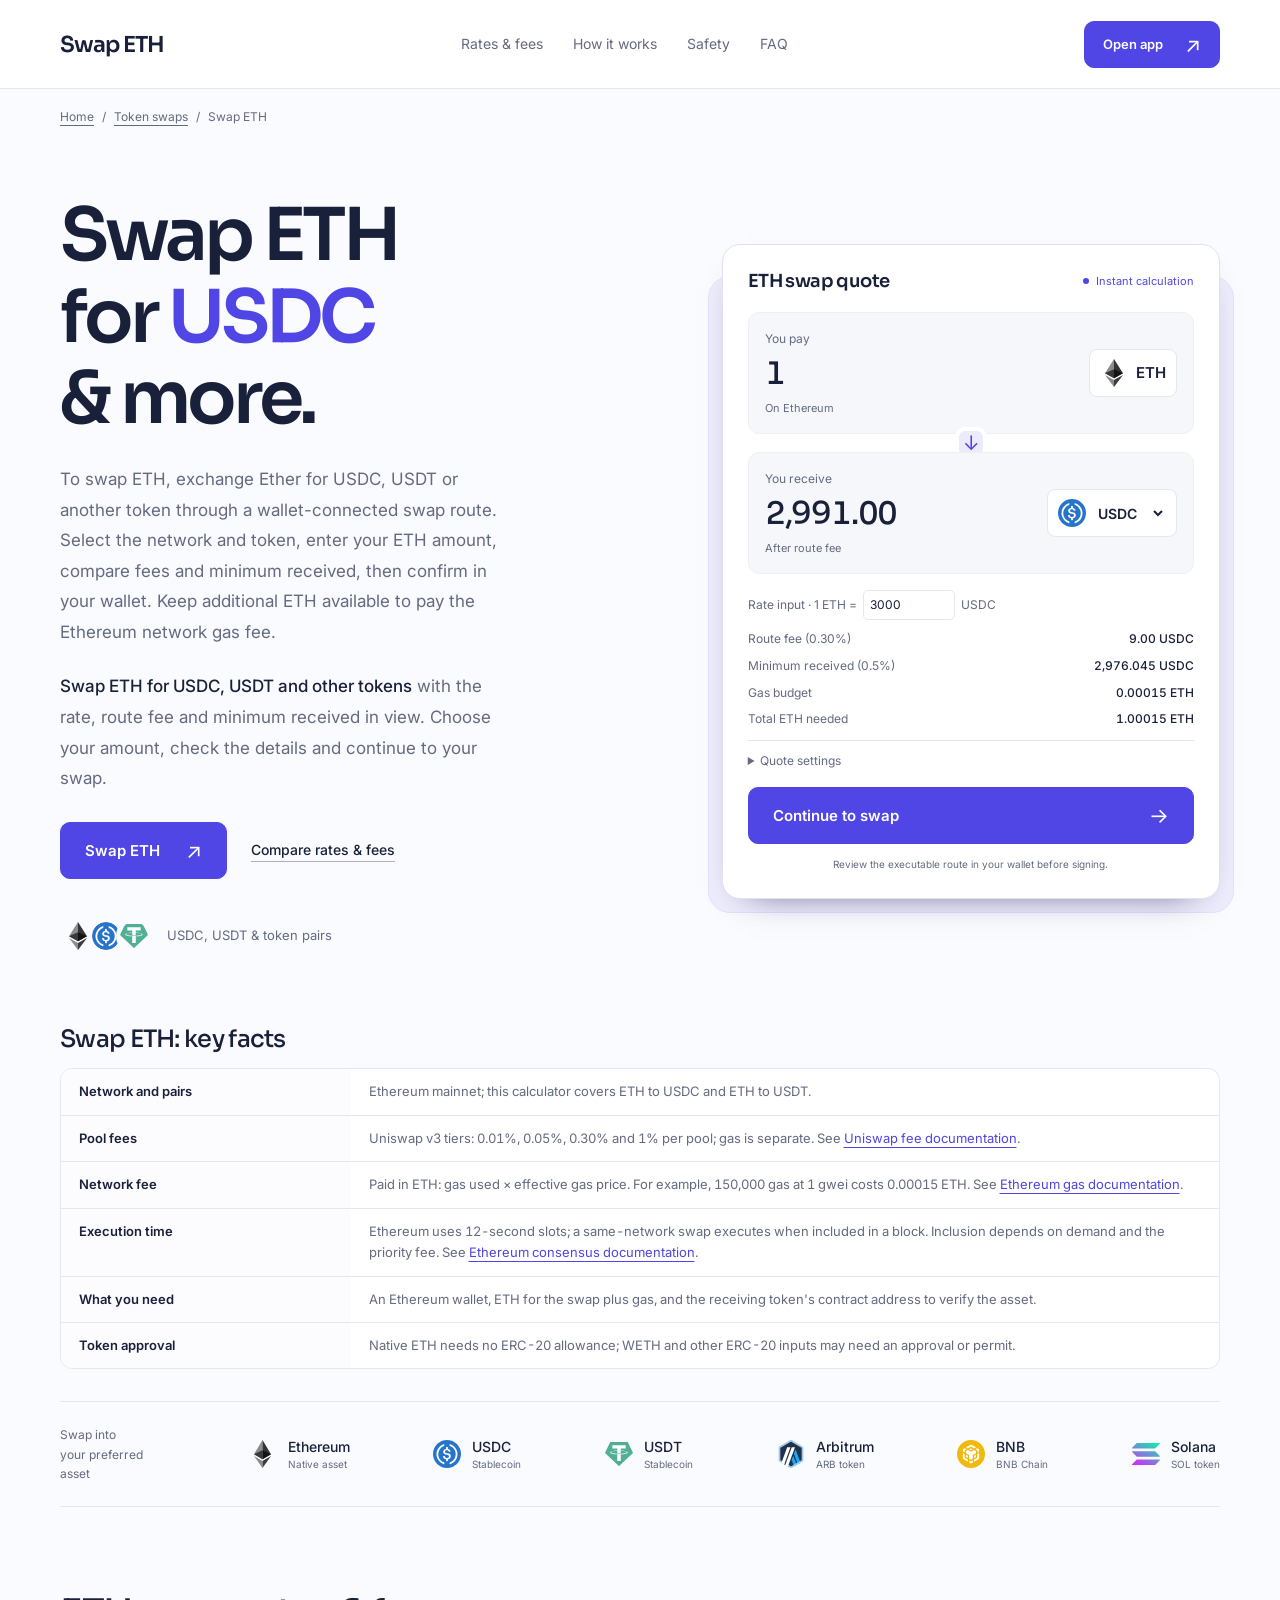
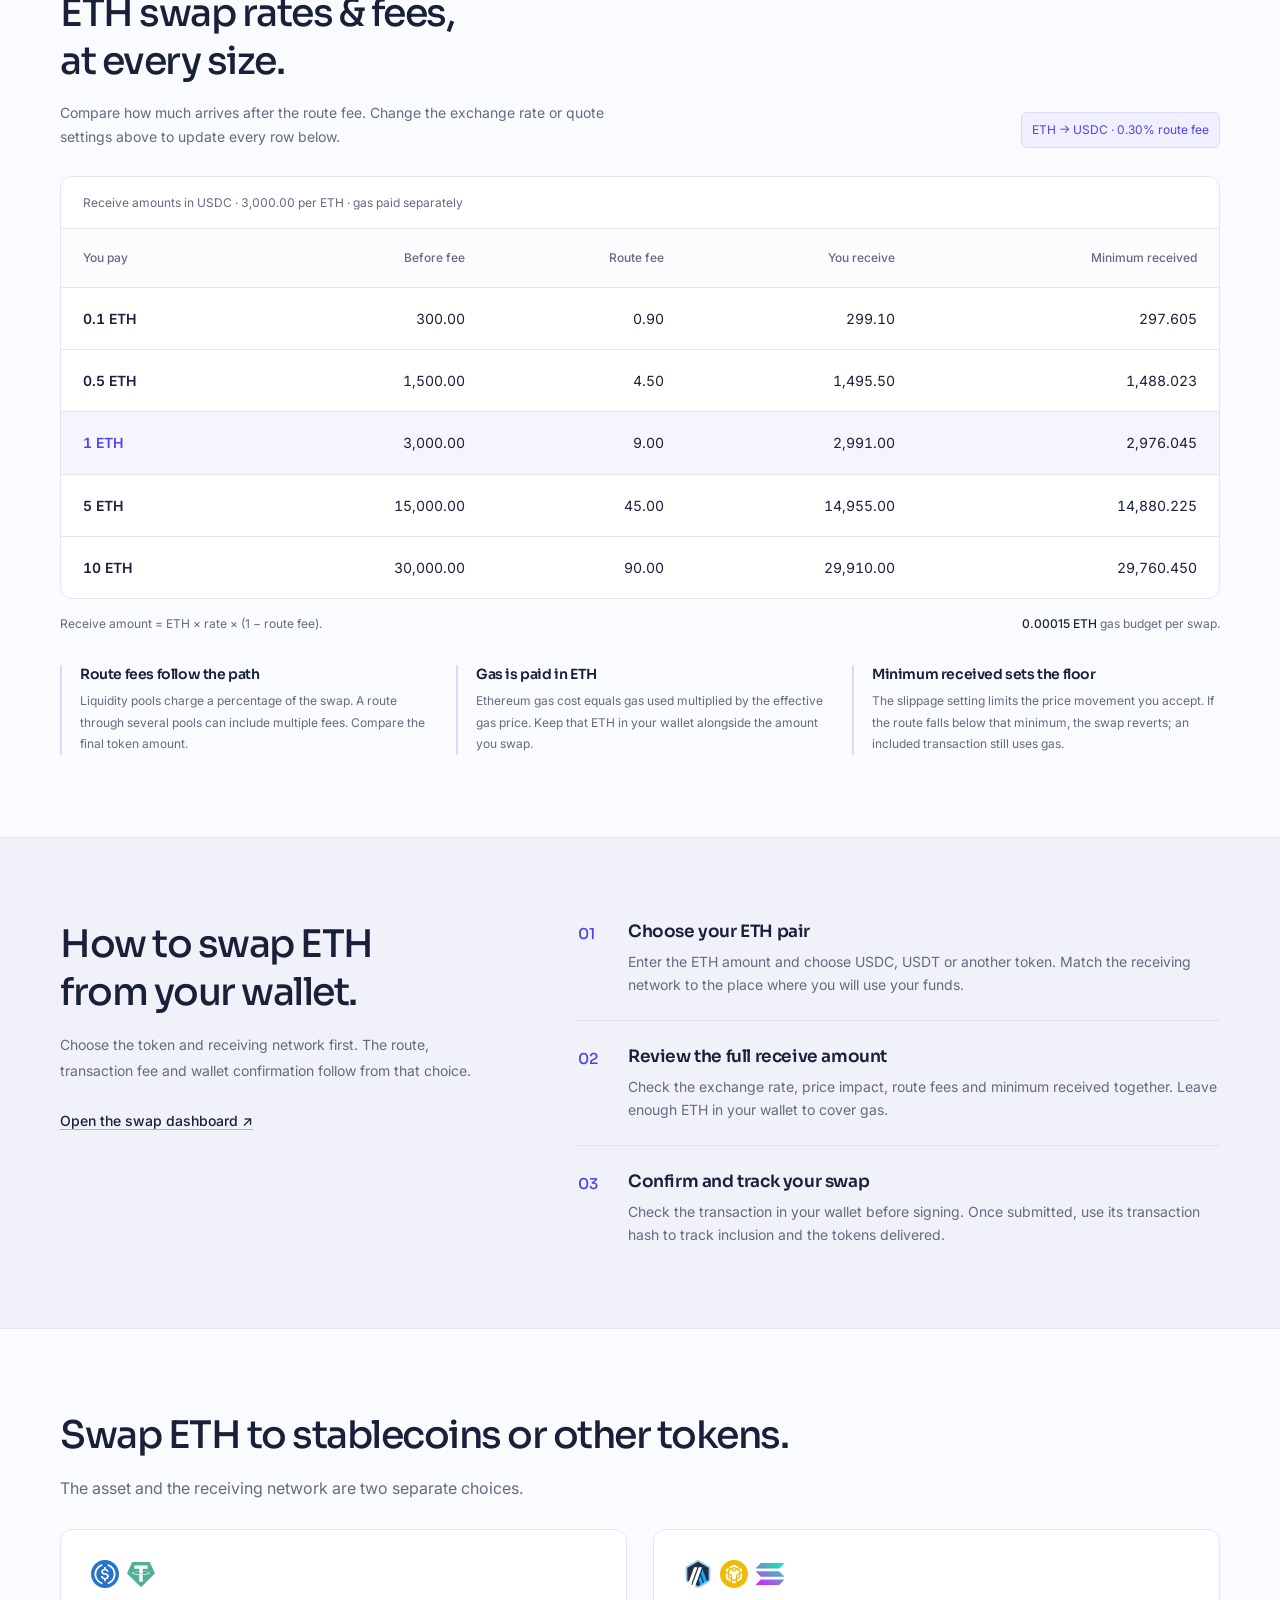
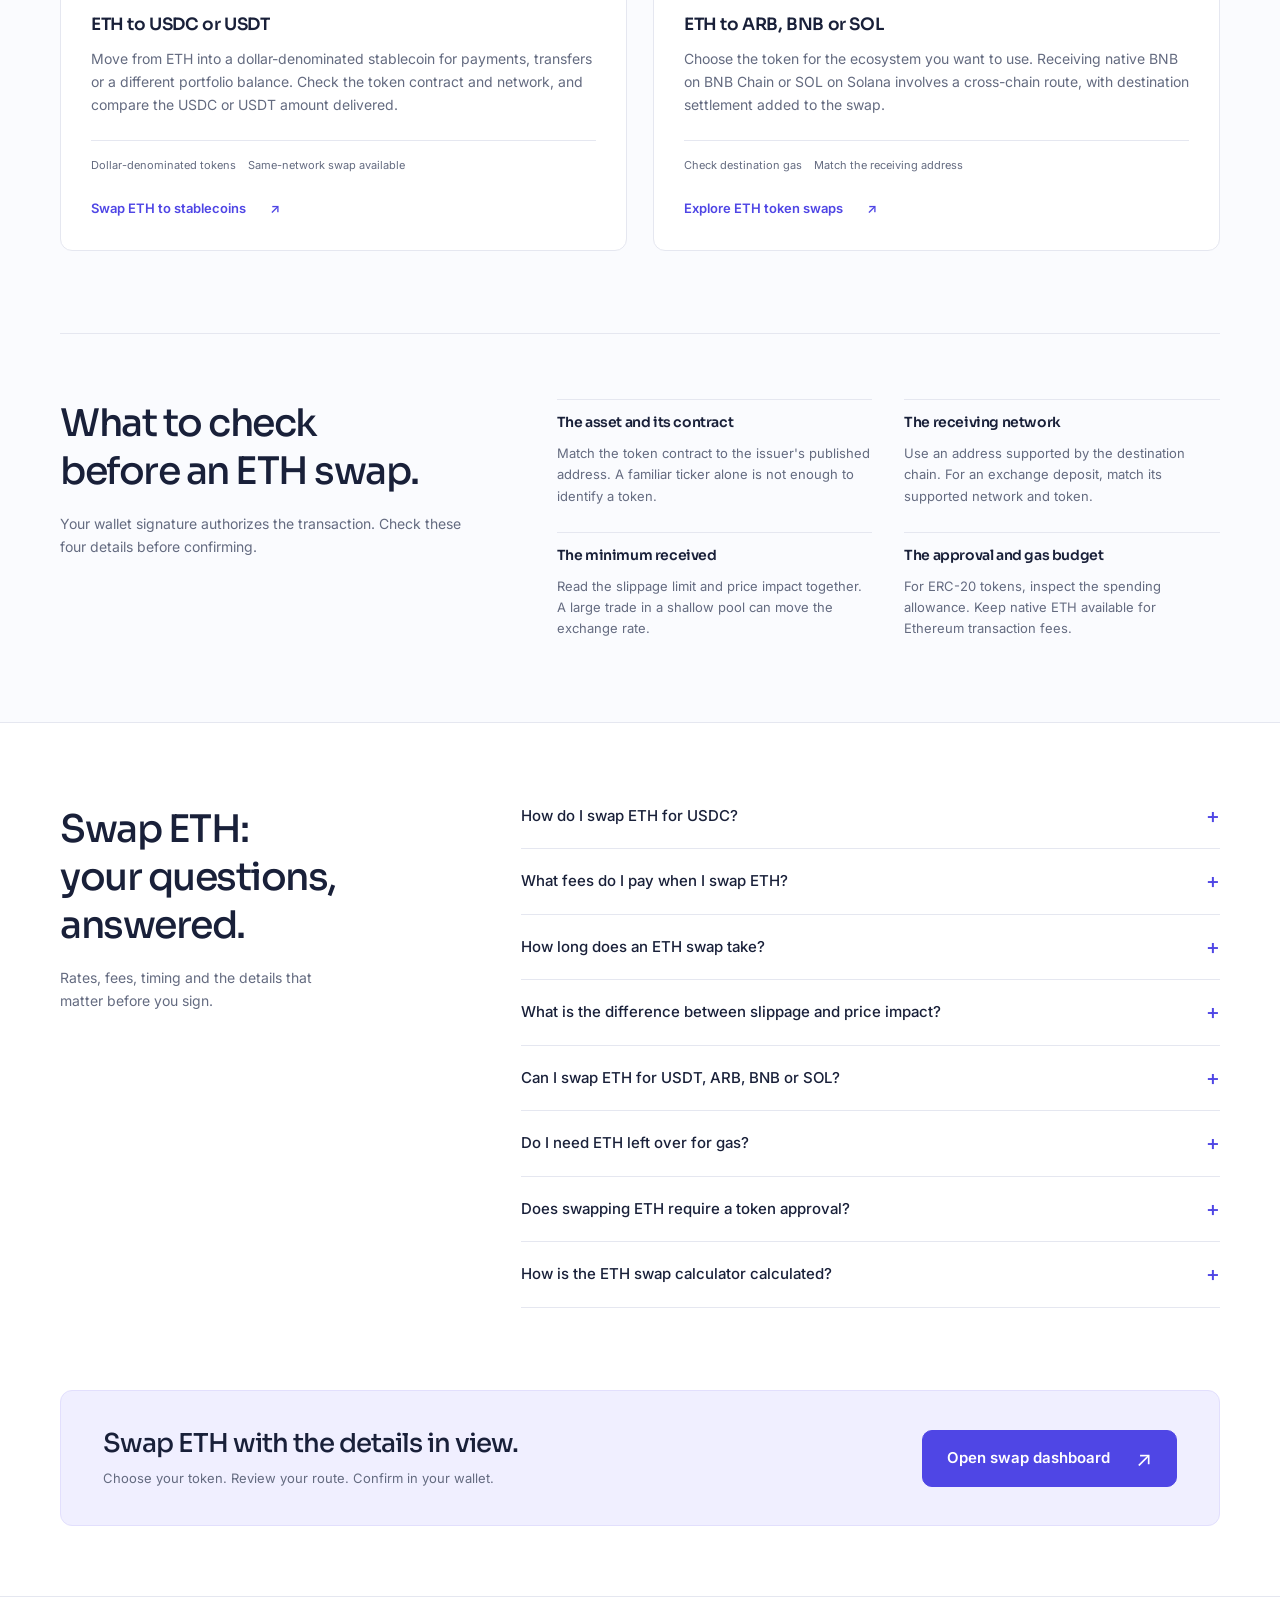
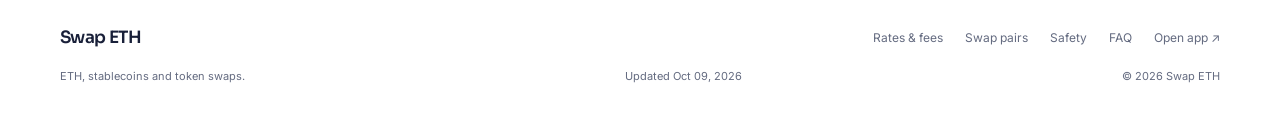
==== commit 66aa9212: "SEO: facts table, freshness, breadcrumb, nofollow sources" ====
--- a/index.html
+++ b/index.html
@@ -30,32 +30,59 @@
 <link rel="preconnect" href="https://fonts.gstatic.com" crossorigin>
 <link rel="stylesheet" href="https://fonts.googleapis.com/css2?family=Inter:wght@400;500;600;700&family=Sora:wght@400;500;600;700&display=swap">
 <link rel="stylesheet" href="assets/site.css">
-<script type="application/ld+json">{"@context": "https://schema.org", "@graph": [{"@type": "WebSite", "@id": "https://swap-eth.github.io/#website", "url": "https://swap-eth.github.io/", "name": "Swap ETH", "inLanguage": "en"}, {"@type": "WebPage", "@id": "https://swap-eth.github.io/#webpage", "url": "https://swap-eth.github.io/", "name": "Swap ETH | Compare USDC Rates, Fees & Minimum Received", "description": "Swap ETH for USDC, USDT and other tokens. Calculate your receive amount, compare swap sizes, and check route fees, gas and slippage before you confirm.", "isPartOf": {"@id": "https://swap-eth.github.io/#website"}, "about": {"@id": "https://swap-eth.github.io/#app"}, "breadcrumb": {"@id": "https://swap-eth.github.io/#breadcrumb"}, "mainEntity": {"@id": "https://swap-eth.github.io/#faq"}, "primaryImageOfPage": {"@type": "ImageObject", "url": "https://swap-eth.github.io/og.png", "width": 1200, "height": 630}, "inLanguage": "en"}, {"@type": "SoftwareApplication", "@id": "https://swap-eth.github.io/#app", "url": "https://swap-eth.github.io/", "name": "Swap ETH calculator", "applicationCategory": "FinanceApplication", "operatingSystem": "Web", "description": "Calculate ETH-to-token conversion, route fees, minimum received and the total ETH budget using editable rate and fee settings.", "featureList": ["ETH to USDC and USDT calculation", "Editable exchange rate and route fee", "Slippage and minimum received", "Swap-size and fee comparison"], "image": "https://swap-eth.github.io/og.png"}, {"@type": "BreadcrumbList", "@id": "https://swap-eth.github.io/#breadcrumb", "itemListElement": [{"@type": "ListItem", "position": 1, "name": "Swap ETH", "item": "https://swap-eth.github.io/"}]}, {"@type": "FAQPage", "@id": "https://swap-eth.github.io/#faq", "isPartOf": {"@id": "https://swap-eth.github.io/#webpage"}, "mainEntity": [{"@type": "Question", "name": "How do I swap ETH for USDC?", "acceptedAnswer": {"@type": "Answer", "text": "Choose ETH as the token to pay and USDC as the token to receive. Select the receiving network, enter your amount, review the route and minimum received, then confirm the transaction in your wallet. Keep ETH available for the network fee."}}, {"@type": "Question", "name": "What fees do I pay when I swap ETH?", "acceptedAnswer": {"@type": "Answer", "text": "The total cost includes the route or liquidity-pool fee and the network gas fee. A route with several pools can charge a fee at each step. Price impact changes the exchange rate; slippage sets how much the execution price may move. Compare the final receive amount as well as the fee percentage."}}, {"@type": "Question", "name": "How long does an ETH swap take?", "acceptedAnswer": {"@type": "Answer", "text": "A same-network swap completes after its transaction is included in a block. Ethereum has 12-second slots, while transaction inclusion depends on demand and the priority fee. Cross-chain swaps also require source-chain confirmations and destination-chain settlement."}}, {"@type": "Question", "name": "What is the difference between slippage and price impact?", "acceptedAnswer": {"@type": "Answer", "text": "Price impact is the change your own trade causes in a liquidity pool. Slippage is the price movement between the quote and execution. At 0.5% slippage, a quoted receive amount of 2,991 USDC has a minimum received of 2,976.045 USDC. Network gas is paid separately."}}, {"@type": "Question", "name": "Can I swap ETH for USDT, ARB, BNB or SOL?", "acceptedAnswer": {"@type": "Answer", "text": "Choose USDT for another dollar-denominated stablecoin, or select a token and its receiving network. ARB is a token, while Arbitrum is a network that also uses ETH for gas. Native BNB and SOL use BNB Chain and Solana, so an Ethereum-to-native-token route includes a cross-chain transfer."}}, {"@type": "Question", "name": "Do I need ETH left over for gas?", "acceptedAnswer": {"@type": "Answer", "text": "Yes. On Ethereum, network fees are paid in ETH. Leave enough ETH for the swap transaction and any other wallet transactions you intend to make. The calculator shows the swap amount plus your gas budget as the total ETH needed."}}, {"@type": "Question", "name": "Does swapping ETH require a token approval?", "acceptedAnswer": {"@type": "Answer", "text": "Paying with native ETH generally uses the swap transaction directly. Paying with WETH or another ERC-20 token may require an allowance or a permit for the swap contract. Review the spender and allowance amount before signing."}}, {"@type": "Question", "name": "How is the ETH swap calculator calculated?", "acceptedAnswer": {"@type": "Answer", "text": "The calculator multiplies your ETH amount by the exchange rate you enter, then applies the route fee. Minimum received applies your slippage tolerance to that result. Gas is added to the ETH budget separately. The comparison table uses the same rate, fee and slippage settings for every swap size."}}]}]}</script>
+<script type="application/ld+json">{"@context": "https://schema.org", "@graph": [{"@type": "WebSite", "@id": "https://swap-eth.github.io/#website", "url": "https://swap-eth.github.io/", "name": "Swap ETH", "inLanguage": "en"}, {"@type": "WebPage", "datePublished": "2026-10-09", "dateModified": "2026-10-09", "@id": "https://swap-eth.github.io/#webpage", "url": "https://swap-eth.github.io/", "name": "Swap ETH | Compare USDC Rates, Fees & Minimum Received", "description": "Swap ETH for USDC, USDT and other tokens. Calculate your receive amount, compare swap sizes, and check route fees, gas and slippage before you confirm.", "isPartOf": {"@id": "https://swap-eth.github.io/#website"}, "about": {"@id": "https://swap-eth.github.io/#app"}, "breadcrumb": {"@id": "https://swap-eth.github.io/#breadcrumb"}, "mainEntity": {"@id": "https://swap-eth.github.io/#faq"}, "primaryImageOfPage": {"@type": "ImageObject", "url": "https://swap-eth.github.io/og.png", "width": 1200, "height": 630}, "inLanguage": "en"}, {"@type": "SoftwareApplication", "@id": "https://swap-eth.github.io/#app", "url": "https://swap-eth.github.io/", "name": "Swap ETH calculator", "applicationCategory": "FinanceApplication", "operatingSystem": "Web", "description": "Calculate ETH-to-token conversion, route fees, minimum received and the total ETH budget using editable rate and fee settings.", "featureList": ["ETH to USDC and USDT calculation", "Editable exchange rate and route fee", "Slippage and minimum received", "Swap-size and fee comparison"], "image": "https://swap-eth.github.io/og.png"}, {"@type": "BreadcrumbList", "@id": "https://swap-eth.github.io/#breadcrumb", "itemListElement": [{"@type": "ListItem", "position": 1, "name": "Home", "item": "https://swap-eth.github.io/"}, {"@type": "ListItem", "position": 2, "name": "Token swaps", "item": "https://swap-eth.github.io/dashboard/"}, {"@type": "ListItem", "position": 3, "name": "Swap ETH", "item": "https://swap-eth.github.io/"}]}, {"@type": "FAQPage", "@id": "https://swap-eth.github.io/#faq", "isPartOf": {"@id": "https://swap-eth.github.io/#webpage"}, "mainEntity": [{"@type": "Question", "name": "How do I swap ETH for USDC?", "acceptedAnswer": {"@type": "Answer", "text": "Choose ETH as the token to pay and USDC as the token to receive. Select the receiving network, enter your amount, review the route and minimum received, then confirm the transaction in your wallet. Keep ETH available for the network fee."}}, {"@type": "Question", "name": "What fees do I pay when I swap ETH?", "acceptedAnswer": {"@type": "Answer", "text": "The total cost includes the route or liquidity-pool fee and the network gas fee. A route with several pools can charge a fee at each step. Price impact changes the exchange rate; slippage sets how much the execution price may move. Compare the final receive amount as well as the fee percentage."}}, {"@type": "Question", "name": "How long does an ETH swap take?", "acceptedAnswer": {"@type": "Answer", "text": "A same-network swap completes after its transaction is included in a block. Ethereum has 12-second slots, while transaction inclusion depends on demand and the priority fee. Cross-chain swaps also require source-chain confirmations and destination-chain settlement."}}, {"@type": "Question", "name": "What is the difference between slippage and price impact?", "acceptedAnswer": {"@type": "Answer", "text": "Price impact is the change your own trade causes in a liquidity pool. Slippage is the price movement between the quote and execution. At 0.5% slippage, a quoted receive amount of 2,991 USDC has a minimum received of 2,976.045 USDC. Network gas is paid separately."}}, {"@type": "Question", "name": "Can I swap ETH for USDT, ARB, BNB or SOL?", "acceptedAnswer": {"@type": "Answer", "text": "Choose USDT for another dollar-denominated stablecoin, or select a token and its receiving network. ARB is a token, while Arbitrum is a network that also uses ETH for gas. Native BNB and SOL use BNB Chain and Solana, so an Ethereum-to-native-token route includes a cross-chain transfer."}}, {"@type": "Question", "name": "Do I need ETH left over for gas?", "acceptedAnswer": {"@type": "Answer", "text": "Yes. On Ethereum, network fees are paid in ETH. Leave enough ETH for the swap transaction and any other wallet transactions you intend to make. The calculator shows the swap amount plus your gas budget as the total ETH needed."}}, {"@type": "Question", "name": "Does swapping ETH require a token approval?", "acceptedAnswer": {"@type": "Answer", "text": "Paying with native ETH generally uses the swap transaction directly. Paying with WETH or another ERC-20 token may require an allowance or a permit for the swap contract. Review the spender and allowance amount before signing."}}, {"@type": "Question", "name": "How is the ETH swap calculator calculated?", "acceptedAnswer": {"@type": "Answer", "text": "The calculator multiplies your ETH amount by the exchange rate you enter, then applies the route fee. Minimum received applies your slippage tolerance to that result. Gas is added to the ETH budget separately. The comparison table uses the same rate, fee and slippage settings for every swap size."}}]}]}</script>
+<style>
+#swap-breadcrumb{padding-top:18px;font-size:12px;color:var(--mute)}
+#swap-breadcrumb p{display:flex;flex-wrap:wrap;gap:8px}
+#swap-answer{margin-bottom:16px}
+#swap-facts{padding-bottom:32px}
+#swap-facts h2{font-size:24px;letter-spacing:-.7px;margin-bottom:14px}
+#swap-facts .ce32360{margin-top:0}
+#swap-facts table{min-width:0}
+#swap-facts th,#swap-facts td{text-align:left;padding:12px 18px;font-size:13px;vertical-align:top}
+#swap-facts th{width:25%;font-weight:600;color:var(--text)}
+#swap-facts td{color:var(--mute)}
+#swap-facts tr:last-child>*{border-bottom:0}
+#swap-facts a{color:var(--accent)}
+@media(max-width:480px){#swap-facts th,#swap-facts td{padding:10px;font-size:12px}#swap-facts th{width:32%}}
+</style>
 </head>
 <body>
-<a class="c01651d" href="#main">Skip to content</a>
-<header class="c41cf4d"><div class="cd1a053"><span class="ca963a0">Swap ETH</span><nav aria-label="Primary"><a href="#rates">Rates &amp; fees</a><a href="#how">How it works</a><a href="#safety">Safety</a><a href="#faq">FAQ</a></nav><a class="c383d94 c563798" href="dashboard/">Open app <span class="c38200b" aria-hidden="true">&#8599;</span></a></div></header>
+<a class="cc5ecd8" href="#main">Skip to content</a>
+<header class="ceb875e"><div class="cbe1420"><span class="c82129e">Swap ETH</span><nav aria-label="Primary"><a href="#rates">Rates &amp; fees</a><a href="#how">How it works</a><a href="#safety">Safety</a><a href="#faq">FAQ</a></nav><a class="c9be06a c102352" href="dashboard/">Open app <span class="c2370e1" aria-hidden="true">&#8599;</span></a></div></header>
 <main id="main">
-<section class="c58ded5 c0f2f20" aria-labelledby="hero-title"><div class="cd1a053">
-<div class="c063532"><h1 id="hero-title">Swap ETH<br>for <span>USDC</span><br>&amp; more.</h1><p class="c0a2ff5"><strong>Swap ETH for USDC, USDT and other tokens</strong> with the rate, route fee and minimum received in view. Choose your amount, check the details and continue to your swap.</p><div class="c36f2c7"><a class="c383d94" href="dashboard/">Swap ETH <span class="c38200b" aria-hidden="true">&#8599;</span></a><a class="cc4e3c6" href="#rates">Compare rates &amp; fees</a></div><div class="c0bcc9d"><div class="c2cdc2c"><img src="assets/tokens/eth.svg" width="28" height="28" alt="Ethereum"><img src="assets/tokens/usdc.svg" width="28" height="28" alt="USDC"><img src="assets/tokens/usdt.svg" width="28" height="28" alt="USDT"></div><span>USDC, USDT &amp; token pairs</span></div></div>
-<div class="c88dad1"><article class="cbc70b2" id="quote" aria-labelledby="quote-title"><a class="c258b8c" href="dashboard/" aria-label="Open the ETH swap dashboard"></a>
-<div class="ceb1917"><h2 id="quote-title">ETH swap quote</h2><span class="c0b2762">Instant calculation</span></div>
-<div class="c20d1c5"><div class="ced6f86"><label class="c37ba74" for="amt">You pay</label><input class="c417605" id="amt" type="text" inputmode="decimal" value="1" autocomplete="off" aria-describedby="input-error"><span class="cf89147">On Ethereum</span></div><div class="c3d6a46"><img src="assets/tokens/eth.svg" width="28" height="28" alt=""><span>ETH</span></div></div>
-<div class="cd45772" aria-hidden="true">&#8595;</div>
-<div class="c20d1c5"><div class="ced6f86"><label class="c37ba74" for="recv">You receive</label><output id="recv" for="amt rate fee slippage">2,991.00</output><span class="cf89147">After route fee</span></div><div class="c3d6a46"><img id="receive-icon" src="assets/tokens/usdc.svg" width="28" height="28" alt=""><select id="to" aria-label="Receive token"><option value="usdc">USDC</option><option value="usdt">USDT</option></select></div></div>
-<div class="cce0672"><label for="rate">Rate input &middot; 1 ETH =</label><input id="rate" type="number" min="0.000001" max="1000000000" step="any" value="3000" aria-describedby="input-error"><span data-currency>USDC</span></div>
+<nav id="swap-breadcrumb" class="cbe1420" aria-label="Breadcrumb"><p><a href="/">Home</a><span aria-hidden="true">/</span><a href="dashboard/">Token swaps</a><span aria-hidden="true">/</span><span aria-current="page">Swap ETH</span></p></nav>
+<section class="caa8953 c9c308a" aria-labelledby="hero-title"><div class="cbe1420">
+<div class="c6ae307"><h1 id="hero-title">Swap ETH<br>for <span>USDC</span><br>&amp; more.</h1><p id="swap-answer" class="ce08ec4">To swap ETH, exchange Ether for USDC, USDT or another token through a wallet-connected swap route. Select the network and token, enter your ETH amount, compare fees and minimum received, then confirm in your wallet. Keep additional ETH available to pay the Ethereum network gas fee.</p><p class="ce08ec4"><strong>Swap ETH for USDC, USDT and other tokens</strong> with the rate, route fee and minimum received in view. Choose your amount, check the details and continue to your swap.</p><div class="cb9b384"><a class="c9be06a" href="dashboard/">Swap ETH <span class="c2370e1" aria-hidden="true">&#8599;</span></a><a class="cff3a4b" href="#rates">Compare rates &amp; fees</a></div><div class="c2d5deb"><div class="c7bd7f5"><img src="assets/tokens/eth.svg" width="28" height="28" alt="Ethereum"><img src="assets/tokens/usdc.svg" width="28" height="28" alt="USDC"><img src="assets/tokens/usdt.svg" width="28" height="28" alt="USDT"></div><span>USDC, USDT &amp; token pairs</span></div></div>
+<div class="cb5ed0e"><article class="c06c8d8" id="quote" aria-labelledby="quote-title"><a class="cec46cd" href="dashboard/" aria-label="Open the ETH swap dashboard"></a>
+<div class="c4b650d"><h2 id="quote-title">ETH swap quote</h2><span class="c6bb23e">Instant calculation</span></div>
+<div class="c2e4f41"><div class="ce26365"><label class="c5372c8" for="amt">You pay</label><input class="cc6853c" id="amt" type="text" inputmode="decimal" value="1" autocomplete="off" aria-describedby="input-error"><span class="cb824f6">On Ethereum</span></div><div class="cd7edc9"><img src="assets/tokens/eth.svg" width="28" height="28" alt=""><span>ETH</span></div></div>
+<div class="cc2f6f4" aria-hidden="true">&#8595;</div>
+<div class="c2e4f41"><div class="ce26365"><label class="c5372c8" for="recv">You receive</label><output id="recv" for="amt rate fee slippage">2,991.00</output><span class="cb824f6">After route fee</span></div><div class="cd7edc9"><img id="receive-icon" src="assets/tokens/usdc.svg" width="28" height="28" alt=""><select id="to" aria-label="Receive token"><option value="usdc">USDC</option><option value="usdt">USDT</option></select></div></div>
+<div class="c5b0efc"><label for="rate">Rate input &middot; 1 ETH =</label><input id="rate" type="number" min="0.000001" max="1000000000" step="any" value="3000" aria-describedby="input-error"><span data-currency>USDC</span></div>
 <dl aria-live="polite" aria-atomic="true"><div><dt>Route fee <span id="fee-percent">(0.30%)</span></dt><dd id="route-fee">9.00 USDC</dd></div><div><dt>Minimum received <span id="slippage-label">(0.5%)</span></dt><dd id="min-received">2,976.045 USDC</dd></div><div><dt>Gas budget</dt><dd id="gas-value">0.00015 ETH</dd></div><div><dt>Total ETH needed</dt><dd id="total-eth">1.00015 ETH</dd></div></dl>
-<details class="c966eaf"><summary>Quote settings</summary><div class="cdaa5bd"><label for="fee">Route fee (%)<select id="fee" aria-describedby="input-error"><option value="0.01">0.01%</option><option value="0.05">0.05%</option><option value="0.3" selected>0.30%</option><option value="1">1.00%</option></select></label><label for="slippage">Slippage (%)<input id="slippage" aria-describedby="input-error" type="number" min="0" max="50" step="0.1" value="0.5"></label><label class="ce4e4a4" for="gas">Gas budget (ETH)<input id="gas" aria-describedby="input-error" type="number" min="0" max="10" step="0.00001" value="0.00015"></label></div><p class="c722bf0">Enter your exchange rate and route settings. Gas stays separate from the token receive amount.</p></details>
-<p class="cdf19f0" id="input-error" role="status"></p><a class="c383d94" href="dashboard/">Continue to swap <span class="c38200b" aria-hidden="true">&#8594;</span></a><p class="cc5e196">Review the executable route in your wallet before signing.</p>
+<details class="ca520da"><summary>Quote settings</summary><div class="c731bed"><label for="fee">Route fee (%)<select id="fee" aria-describedby="input-error"><option value="0.01">0.01%</option><option value="0.05">0.05%</option><option value="0.3" selected>0.30%</option><option value="1">1.00%</option></select></label><label for="slippage">Slippage (%)<input id="slippage" aria-describedby="input-error" type="number" min="0" max="50" step="0.1" value="0.5"></label><label class="ca77ed5" for="gas">Gas budget (ETH)<input id="gas" aria-describedby="input-error" type="number" min="0" max="10" step="0.00001" value="0.00015"></label></div><p class="c5f2daf">Enter your exchange rate and route settings. Gas stays separate from the token receive amount.</p></details>
+<p class="c7d4c15" id="input-error" role="status"></p><a class="c9be06a" href="dashboard/">Continue to swap <span class="c2370e1" aria-hidden="true">&#8594;</span></a><p class="ccc3b76">Review the executable route in your wallet before signing.</p>
 </article></div></div></section>
-<div class="cd1a053"><nav class="c73970f" aria-label="ETH swap destinations"><span>Swap into<br>your preferred asset</span><a href="dashboard/"><img src="assets/tokens/eth.svg" width="28" height="28" alt=""><span class="cd612a2">Ethereum<small>Native asset</small></span></a><a href="dashboard/"><img src="assets/tokens/usdc.svg" width="28" height="28" alt=""><span class="cd612a2">USDC<small>Stablecoin</small></span></a><a href="dashboard/"><img src="assets/tokens/usdt.svg" width="28" height="28" alt=""><span class="cd612a2">USDT<small>Stablecoin</small></span></a><a href="dashboard/"><img src="assets/tokens/arb.svg" width="28" height="28" alt=""><span class="cd612a2">Arbitrum<small>ARB token</small></span></a><a href="dashboard/"><img src="assets/tokens/bnb.svg" width="28" height="28" alt=""><span class="cd612a2">BNB<small>BNB Chain</small></span></a><a href="dashboard/"><img src="assets/tokens/sol.svg" width="28" height="28" alt=""><span class="cd612a2">Solana<small>SOL token</small></span></a></nav></div>
-<section class="cfb9243" id="rates"><div class="cd1a053"><div class="c607ced"><div><h2>ETH swap rates &amp; fees,<br>at every size.</h2><p>Compare how much arrives after the route fee. Change the exchange rate or quote settings above to update every row below.</p></div><span class="c5cc6b1">ETH &#8594; <span data-currency>USDC</span> &middot; <span id="table-fee">0.30%</span> route fee</span></div><div class="c8fec72" tabindex="0" role="region" aria-label="ETH swap rate and fee comparison"><table><caption>Receive amounts in <span data-currency>USDC</span> &middot; <span id="table-rate">3,000</span> per ETH &middot; gas paid separately</caption><thead><tr><th scope="col">You pay</th><th scope="col">Before fee</th><th scope="col">Route fee</th><th scope="col">You receive</th><th scope="col">Minimum received</th></tr></thead><tbody><tr data-amount="0.1"><td>0.1 ETH</td><td class="c8d6ee2">300.00</td><td class="c7fd103">0.90</td><td class="cdf961b">299.10</td><td class="cd41f78">297.605</td></tr><tr data-amount="0.5"><td>0.5 ETH</td><td class="c8d6ee2">1,500.00</td><td class="c7fd103">4.50</td><td class="cdf961b">1,495.50</td><td class="cd41f78">1,488.023</td></tr><tr data-amount="1" class="c602855"><td>1 ETH</td><td class="c8d6ee2">3,000.00</td><td class="c7fd103">9.00</td><td class="cdf961b">2,991.00</td><td class="cd41f78">2,976.045</td></tr><tr data-amount="5"><td>5 ETH</td><td class="c8d6ee2">15,000.00</td><td class="c7fd103">45.00</td><td class="cdf961b">14,955.00</td><td class="cd41f78">14,880.225</td></tr><tr data-amount="10"><td>10 ETH</td><td class="c8d6ee2">30,000.00</td><td class="c7fd103">90.00</td><td class="cdf961b">29,910.00</td><td class="cd41f78">29,760.450</td></tr></tbody></table></div><div class="c5633e6"><span>Receive amount = ETH &times; rate &times; (1 &minus; route fee).</span><span><strong id="table-gas">0.00015 ETH</strong> gas budget per swap.</span></div><div class="c282bcb"><div><h3>Route fees follow the path</h3><p>Liquidity pools charge a percentage of the swap. A route through several pools can include multiple fees. Compare the final token amount.</p></div><div><h3>Gas is paid in ETH</h3><p>Ethereum gas cost equals gas used multiplied by the effective gas price. Keep that ETH in your wallet alongside the amount you swap.</p></div><div><h3>Minimum received sets the floor</h3><p>The slippage setting limits the price movement you accept. If the route falls below that minimum, the swap reverts; an included transaction still uses gas.</p></div></div></div></section>
-<section class="cfb9243 c0603f8" id="how"><div class="cd1a053 ce39eff"><div><h2>How to swap ETH<br>from your wallet.</h2><p class="c0a2ff5">Choose the token and receiving network first. The route, transaction fee and wallet confirmation follow from that choice.</p><a class="cc4e3c6" href="dashboard/">Open the swap dashboard &#8599;</a></div><ol class="c71f886"><li><span class="cd3cbe7" aria-hidden="true">01</span><div><h3>Choose your ETH pair</h3><p>Enter the ETH amount and choose USDC, USDT or another token. Match the receiving network to the place where you will use your funds.</p></div></li><li><span class="cd3cbe7" aria-hidden="true">02</span><div><h3>Review the full receive amount</h3><p>Check the exchange rate, price impact, route fees and minimum received together. Leave enough ETH in your wallet to cover gas.</p></div></li><li><span class="cd3cbe7" aria-hidden="true">03</span><div><h3>Confirm and track your swap</h3><p>Check the transaction in your wallet before signing. Once submitted, use its transaction hash to track inclusion and the tokens delivered.</p></div></li></ol></div></section>
-<section class="cfb9243" id="options"><div class="cd1a053"><h2>Swap ETH to stablecoins or other tokens.</h2><p class="c76f6c8">The asset and the receiving network are two separate choices.</p><div class="c9dc401"><article class="c8353fe"><div class="cc4f3bd"><img src="assets/tokens/usdc.svg" width="28" height="28" alt="USDC" loading="lazy"><img src="assets/tokens/usdt.svg" width="28" height="28" alt="USDT" loading="lazy"></div><h3>ETH to USDC or USDT</h3><p>Move from ETH into a dollar-denominated stablecoin for payments, transfers or a different portfolio balance. Check the token contract and network, and compare the USDC or USDT amount delivered.</p><div class="c06088a"><span>Dollar-denominated tokens</span><span>Same-network swap available</span></div><a href="dashboard/">Swap ETH to stablecoins <span aria-hidden="true">&#8599;</span></a></article><article class="c8353fe"><div class="cc4f3bd"><img src="assets/tokens/arb.svg" width="28" height="28" alt="ARB" loading="lazy"><img src="assets/tokens/bnb.svg" width="28" height="28" alt="BNB" loading="lazy"><img src="assets/tokens/sol.svg" width="28" height="28" alt="SOL" loading="lazy"></div><h3>ETH to ARB, BNB or SOL</h3><p>Choose the token for the ecosystem you want to use. Receiving native BNB on BNB Chain or SOL on Solana involves a cross-chain route, with destination settlement added to the swap.</p><div class="c06088a"><span>Check destination gas</span><span>Match the receiving address</span></div><a href="dashboard/">Explore ETH token swaps <span aria-hidden="true">&#8599;</span></a></article></div></div></section>
-<section class="cfb9243 cdf211d" id="safety"><div class="cd1a053 c1acb80"><div class="c4b5b65"><h2>What to check<br>before an ETH swap.</h2><p>Your wallet signature authorizes the transaction. Check these four details before confirming.</p></div><ul class="c6ab764"><li><h3>The asset and its contract</h3><p>Match the token contract to the issuer's published address. A familiar ticker alone is not enough to identify a token.</p></li><li><h3>The receiving network</h3><p>Use an address supported by the destination chain. For an exchange deposit, match its supported network and token.</p></li><li><h3>The minimum received</h3><p>Read the slippage limit and price impact together. A large trade in a shallow pool can move the exchange rate.</p></li><li><h3>The approval and gas budget</h3><p>For ERC-20 tokens, inspect the spending allowance. Keep native ETH available for Ethereum transaction fees.</p></li></ul></div></section>
-<section class="cfb9243 cb8294b" id="faq"><div class="cd1a053 cf3ba0b"><div class="cda0a08"><h2>Swap ETH:<br>your questions,<br>answered.</h2><p>Rates, fees, timing and the details that matter before you sign.</p></div><div class="c53bead"><details><summary>How do I swap ETH for USDC?</summary><p>Choose ETH as the token to pay and USDC as the token to receive. Select the receiving network, enter your amount, review the route and minimum received, then confirm the transaction in your wallet. Keep ETH available for the network fee.</p></details><details><summary>What fees do I pay when I swap ETH?</summary><p>The total cost includes the route or liquidity-pool fee and the network gas fee. A route with several pools can charge a fee at each step. Price impact changes the exchange rate; slippage sets how much the execution price may move. Compare the final receive amount as well as the fee percentage.</p></details><details><summary>How long does an ETH swap take?</summary><p>A same-network swap completes after its transaction is included in a block. Ethereum has 12-second slots, while transaction inclusion depends on demand and the priority fee. Cross-chain swaps also require source-chain confirmations and destination-chain settlement.</p></details><details><summary>What is the difference between slippage and price impact?</summary><p>Price impact is the change your own trade causes in a liquidity pool. Slippage is the price movement between the quote and execution. At 0.5% slippage, a quoted receive amount of 2,991 USDC has a minimum received of 2,976.045 USDC. Network gas is paid separately.</p></details><details><summary>Can I swap ETH for USDT, ARB, BNB or SOL?</summary><p>Choose USDT for another dollar-denominated stablecoin, or select a token and its receiving network. ARB is a token, while Arbitrum is a network that also uses ETH for gas. Native BNB and SOL use BNB Chain and Solana, so an Ethereum-to-native-token route includes a cross-chain transfer.</p></details><details><summary>Do I need ETH left over for gas?</summary><p>Yes. On Ethereum, network fees are paid in ETH. Leave enough ETH for the swap transaction and any other wallet transactions you intend to make. The calculator shows the swap amount plus your gas budget as the total ETH needed.</p></details><details><summary>Does swapping ETH require a token approval?</summary><p>Paying with native ETH generally uses the swap transaction directly. Paying with WETH or another ERC-20 token may require an allowance or a permit for the swap contract. Review the spender and allowance amount before signing.</p></details><details><summary>How is the ETH swap calculator calculated?</summary><p>The calculator multiplies your ETH amount by the exchange rate you enter, then applies the route fee. Minimum received applies your slippage tolerance to that result. Gas is added to the ETH budget separately. The comparison table uses the same rate, fee and slippage settings for every swap size.</p></details></div></div></section>
-<section class="c3778e2"><div class="cd1a053"><div class="c7a1370"><div><h2>Swap ETH with the details in view.</h2><p>Choose your token. Review your route. Confirm in your wallet.</p></div><a class="c383d94" href="dashboard/">Open swap dashboard <span class="c38200b" aria-hidden="true">&#8599;</span></a></div></div></section>
-</main><footer class="ce3dfa8"><div class="cd1a053"><div class="c20d1c5"><span class="ca963a0">Swap ETH</span><nav aria-label="Footer"><a href="#rates">Rates &amp; fees</a><a href="#options">Swap pairs</a><a href="#safety">Safety</a><a href="#faq">FAQ</a><a href="dashboard/">Open app &#8599;</a></nav></div><div class="cbf2495"><span>ETH, stablecoins and token swaps.</span><span>&copy; 2026 Swap ETH</span></div></div></footer>
+<section id="swap-facts" aria-labelledby="swap-facts-title"><div class="cbe1420">
+<h2 id="swap-facts-title">Swap ETH: key facts</h2>
+<div class="ce32360"><table aria-labelledby="swap-facts-title"><thead>
+<tr><th scope="row">Network and pairs</th><td>Ethereum mainnet; this calculator covers ETH to USDC and ETH to USDT.</td></tr>
+<tr><th scope="row">Pool fees</th><td>Uniswap v3 tiers: 0.01%, 0.05%, 0.30% and 1% per pool; gas is separate. See <a href="https://developers.uniswap.org/docs/get-started/concepts/fees" rel="nofollow noopener" target="_blank">Uniswap fee documentation</a>.</td></tr>
+<tr><th scope="row">Network fee</th><td>Paid in ETH: gas used &times; effective gas price. For example, 150,000 gas at 1 gwei costs 0.00015 ETH. See <a href="https://ethereum.org/developers/docs/gas/" rel="nofollow noopener" target="_blank">Ethereum gas documentation</a>.</td></tr>
+<tr><th scope="row">Execution time</th><td>Ethereum uses 12-second slots; a same-network swap executes when included in a block. Inclusion depends on demand and the priority fee. See <a href="https://ethereum.org/developers/docs/consensus-mechanisms/pos/" rel="nofollow noopener" target="_blank">Ethereum consensus documentation</a>.</td></tr>
+<tr><th scope="row">What you need</th><td>An Ethereum wallet, ETH for the swap plus gas, and the receiving token's contract address to verify the asset.</td></tr>
+<tr><th scope="row">Token approval</th><td>Native ETH needs no ERC-20 allowance; WETH and other ERC-20 inputs may need an approval or permit.</td></tr>
+</thead></table></div>
+</div></section>
+<div class="cbe1420"><nav class="c760e9d" aria-label="ETH swap destinations"><span>Swap into<br>your preferred asset</span><a href="dashboard/"><img src="assets/tokens/eth.svg" width="28" height="28" alt=""><span class="c87f06e">Ethereum<small>Native asset</small></span></a><a href="dashboard/"><img src="assets/tokens/usdc.svg" width="28" height="28" alt=""><span class="c87f06e">USDC<small>Stablecoin</small></span></a><a href="dashboard/"><img src="assets/tokens/usdt.svg" width="28" height="28" alt=""><span class="c87f06e">USDT<small>Stablecoin</small></span></a><a href="dashboard/"><img src="assets/tokens/arb.svg" width="28" height="28" alt=""><span class="c87f06e">Arbitrum<small>ARB token</small></span></a><a href="dashboard/"><img src="assets/tokens/bnb.svg" width="28" height="28" alt=""><span class="c87f06e">BNB<small>BNB Chain</small></span></a><a href="dashboard/"><img src="assets/tokens/sol.svg" width="28" height="28" alt=""><span class="c87f06e">Solana<small>SOL token</small></span></a></nav></div>
+<section class="c9f2a0b" id="rates"><div class="cbe1420"><div class="cc4726c"><div><h2>ETH swap rates &amp; fees,<br>at every size.</h2><p>Compare how much arrives after the route fee. Change the exchange rate or quote settings above to update every row below.</p></div><span class="c571a0b">ETH &#8594; <span data-currency>USDC</span> &middot; <span id="table-fee">0.30%</span> route fee</span></div><div class="ce32360" tabindex="0" role="region" aria-label="ETH swap rate and fee comparison"><table><caption>Receive amounts in <span data-currency>USDC</span> &middot; <span id="table-rate">3,000</span> per ETH &middot; gas paid separately</caption><thead><tr><th scope="col">You pay</th><th scope="col">Before fee</th><th scope="col">Route fee</th><th scope="col">You receive</th><th scope="col">Minimum received</th></tr></thead><tbody><tr data-amount="0.1"><td>0.1 ETH</td><td class="cae79f2">300.00</td><td class="c419494">0.90</td><td class="cef8f22">299.10</td><td class="c4a1c82">297.605</td></tr><tr data-amount="0.5"><td>0.5 ETH</td><td class="cae79f2">1,500.00</td><td class="c419494">4.50</td><td class="cef8f22">1,495.50</td><td class="c4a1c82">1,488.023</td></tr><tr data-amount="1" class="c7b822b"><td>1 ETH</td><td class="cae79f2">3,000.00</td><td class="c419494">9.00</td><td class="cef8f22">2,991.00</td><td class="c4a1c82">2,976.045</td></tr><tr data-amount="5"><td>5 ETH</td><td class="cae79f2">15,000.00</td><td class="c419494">45.00</td><td class="cef8f22">14,955.00</td><td class="c4a1c82">14,880.225</td></tr><tr data-amount="10"><td>10 ETH</td><td class="cae79f2">30,000.00</td><td class="c419494">90.00</td><td class="cef8f22">29,910.00</td><td class="c4a1c82">29,760.450</td></tr></tbody></table></div><div class="c47ef03"><span>Receive amount = ETH &times; rate &times; (1 &minus; route fee).</span><span><strong id="table-gas">0.00015 ETH</strong> gas budget per swap.</span></div><div class="c52591f"><div><h3>Route fees follow the path</h3><p>Liquidity pools charge a percentage of the swap. A route through several pools can include multiple fees. Compare the final token amount.</p></div><div><h3>Gas is paid in ETH</h3><p>Ethereum gas cost equals gas used multiplied by the effective gas price. Keep that ETH in your wallet alongside the amount you swap.</p></div><div><h3>Minimum received sets the floor</h3><p>The slippage setting limits the price movement you accept. If the route falls below that minimum, the swap reverts; an included transaction still uses gas.</p></div></div></div></section>
+<section class="c9f2a0b c2e3873" id="how"><div class="cbe1420 c411ef1"><div><h2>How to swap ETH<br>from your wallet.</h2><p class="ce08ec4">Choose the token and receiving network first. The route, transaction fee and wallet confirmation follow from that choice.</p><a class="cff3a4b" href="dashboard/">Open the swap dashboard &#8599;</a></div><ol class="c57b67e"><li><span class="c81ec04" aria-hidden="true">01</span><div><h3>Choose your ETH pair</h3><p>Enter the ETH amount and choose USDC, USDT or another token. Match the receiving network to the place where you will use your funds.</p></div></li><li><span class="c81ec04" aria-hidden="true">02</span><div><h3>Review the full receive amount</h3><p>Check the exchange rate, price impact, route fees and minimum received together. Leave enough ETH in your wallet to cover gas.</p></div></li><li><span class="c81ec04" aria-hidden="true">03</span><div><h3>Confirm and track your swap</h3><p>Check the transaction in your wallet before signing. Once submitted, use its transaction hash to track inclusion and the tokens delivered.</p></div></li></ol></div></section>
+<section class="c9f2a0b" id="options"><div class="cbe1420"><h2>Swap ETH to stablecoins or other tokens.</h2><p class="cf4b3f2">The asset and the receiving network are two separate choices.</p><div class="ceb17e9"><article class="c0e17fd"><div class="cf635f9"><img src="assets/tokens/usdc.svg" width="28" height="28" alt="USDC" loading="lazy"><img src="assets/tokens/usdt.svg" width="28" height="28" alt="USDT" loading="lazy"></div><h3>ETH to USDC or USDT</h3><p>Move from ETH into a dollar-denominated stablecoin for payments, transfers or a different portfolio balance. Check the token contract and network, and compare the USDC or USDT amount delivered.</p><div class="cc0b477"><span>Dollar-denominated tokens</span><span>Same-network swap available</span></div><a href="dashboard/">Swap ETH to stablecoins <span aria-hidden="true">&#8599;</span></a></article><article class="c0e17fd"><div class="cf635f9"><img src="assets/tokens/arb.svg" width="28" height="28" alt="ARB" loading="lazy"><img src="assets/tokens/bnb.svg" width="28" height="28" alt="BNB" loading="lazy"><img src="assets/tokens/sol.svg" width="28" height="28" alt="SOL" loading="lazy"></div><h3>ETH to ARB, BNB or SOL</h3><p>Choose the token for the ecosystem you want to use. Receiving native BNB on BNB Chain or SOL on Solana involves a cross-chain route, with destination settlement added to the swap.</p><div class="cc0b477"><span>Check destination gas</span><span>Match the receiving address</span></div><a href="dashboard/">Explore ETH token swaps <span aria-hidden="true">&#8599;</span></a></article></div></div></section>
+<section class="c9f2a0b c0b6dca" id="safety"><div class="cbe1420 cf664d9"><div class="c79da3b"><h2>What to check<br>before an ETH swap.</h2><p>Your wallet signature authorizes the transaction. Check these four details before confirming.</p></div><ul class="c666717"><li><h3>The asset and its contract</h3><p>Match the token contract to the issuer's published address. A familiar ticker alone is not enough to identify a token.</p></li><li><h3>The receiving network</h3><p>Use an address supported by the destination chain. For an exchange deposit, match its supported network and token.</p></li><li><h3>The minimum received</h3><p>Read the slippage limit and price impact together. A large trade in a shallow pool can move the exchange rate.</p></li><li><h3>The approval and gas budget</h3><p>For ERC-20 tokens, inspect the spending allowance. Keep native ETH available for Ethereum transaction fees.</p></li></ul></div></section>
+<section class="c9f2a0b cd6db0c" id="faq"><div class="cbe1420 c9ec3db"><div class="c432822"><h2>Swap ETH:<br>your questions,<br>answered.</h2><p>Rates, fees, timing and the details that matter before you sign.</p></div><div class="cfebae6"><details><summary>How do I swap ETH for USDC?</summary><p>Choose ETH as the token to pay and USDC as the token to receive. Select the receiving network, enter your amount, review the route and minimum received, then confirm the transaction in your wallet. Keep ETH available for the network fee.</p></details><details><summary>What fees do I pay when I swap ETH?</summary><p>The total cost includes the route or liquidity-pool fee and the network gas fee. A route with several pools can charge a fee at each step. Price impact changes the exchange rate; slippage sets how much the execution price may move. Compare the final receive amount as well as the fee percentage.</p></details><details><summary>How long does an ETH swap take?</summary><p>A same-network swap completes after its transaction is included in a block. Ethereum has 12-second slots, while transaction inclusion depends on demand and the priority fee. Cross-chain swaps also require source-chain confirmations and destination-chain settlement.</p></details><details><summary>What is the difference between slippage and price impact?</summary><p>Price impact is the change your own trade causes in a liquidity pool. Slippage is the price movement between the quote and execution. At 0.5% slippage, a quoted receive amount of 2,991 USDC has a minimum received of 2,976.045 USDC. Network gas is paid separately.</p></details><details><summary>Can I swap ETH for USDT, ARB, BNB or SOL?</summary><p>Choose USDT for another dollar-denominated stablecoin, or select a token and its receiving network. ARB is a token, while Arbitrum is a network that also uses ETH for gas. Native BNB and SOL use BNB Chain and Solana, so an Ethereum-to-native-token route includes a cross-chain transfer.</p></details><details><summary>Do I need ETH left over for gas?</summary><p>Yes. On Ethereum, network fees are paid in ETH. Leave enough ETH for the swap transaction and any other wallet transactions you intend to make. The calculator shows the swap amount plus your gas budget as the total ETH needed.</p></details><details><summary>Does swapping ETH require a token approval?</summary><p>Paying with native ETH generally uses the swap transaction directly. Paying with WETH or another ERC-20 token may require an allowance or a permit for the swap contract. Review the spender and allowance amount before signing.</p></details><details><summary>How is the ETH swap calculator calculated?</summary><p>The calculator multiplies your ETH amount by the exchange rate you enter, then applies the route fee. Minimum received applies your slippage tolerance to that result. Gas is added to the ETH budget separately. The comparison table uses the same rate, fee and slippage settings for every swap size.</p></details></div></div></section>
+<section class="c55a560"><div class="cbe1420"><div class="c6e0027"><div><h2>Swap ETH with the details in view.</h2><p>Choose your token. Review your route. Confirm in your wallet.</p></div><a class="c9be06a" href="dashboard/">Open swap dashboard <span class="c2370e1" aria-hidden="true">&#8599;</span></a></div></div></section>
+</main><footer class="cb036f3"><div class="cbe1420"><div class="c2e4f41"><span class="c82129e">Swap ETH</span><nav aria-label="Footer"><a href="#rates">Rates &amp; fees</a><a href="#options">Swap pairs</a><a href="#safety">Safety</a><a href="#faq">FAQ</a><a href="dashboard/">Open app &#8599;</a></nav></div><div class="c9d3f0b"><span>ETH, stablecoins and token swaps.</span><time datetime="2026-10-09">Updated Oct 09, 2026</time><span>&copy; 2026 Swap ETH</span></div></div></footer>
 <script src="assets/swap.js" defer></script>
 </body>
 </html>
--- a/assets/site.css
+++ b/assets/site.css
@@ -1,8 +1,8 @@
 :root{--bg:#fafbfe;--surface:#fff;--text:#192039;--mute:#646b80;--line:#e5e7f0;--accent:#4F46E5;--accent-ink:#fff;--soft:#f0efff;--display:Sora,Inter,sans-serif}
-*{box-sizing:border-box;margin:0;padding:0}html{scroll-behavior:smooth;scroll-padding-top:28px}body{background:var(--bg);color:var(--text);font:16px/1.65 Inter,Arial,sans-serif;-webkit-font-smoothing:antialiased}a{color:inherit}button,input,select{font:inherit}button,a,input,select,summary{-webkit-tap-highlight-color:transparent}button,select,summary{cursor:pointer}img{display:block;object-fit:contain;flex:none}button{color:inherit}a{text-underline-offset:4px}:focus-visible{outline:3px solid var(--accent);outline-offset:5px}.cd1a053{width:min(1160px,calc(100% - 64px));margin-inline:auto}.c01651d{position:absolute;left:-9999px}.c01651d:focus{left:16px;top:12px;z-index:20;background:#fff;padding:12px}.c41cf4d{border-bottom:1px solid var(--line);background:#fff}.c41cf4d .cd1a053{height:88px;display:flex;align-items:center;justify-content:space-between;gap:24px}.ca963a0{font:600 22px var(--display);letter-spacing:-1px;white-space:nowrap}.c41cf4d nav{display:flex;gap:30px;font-size:14px}.c41cf4d nav a{text-decoration:none;color:var(--mute)}.c41cf4d nav a:hover{color:var(--accent)}.c383d94{display:inline-flex;align-items:center;justify-content:center;gap:26px;padding:17px 24px;background:var(--accent);color:#fff;border:1px solid var(--accent);border-radius:10px;text-decoration:none;font-weight:600;font-size:15px;line-height:1.3;transition:background .18s,transform .18s}.c383d94:hover{background:#4038c7;transform:translateY(-2px)}.c383d94.c563798{padding:12px 18px;font-size:13px;gap:22px}.c38200b{font-size:21px;line-height:1;font-weight:400}.c58ded5{padding:68px 0 62px;position:relative}.c0f2f20>.cd1a053{display:grid;grid-template-columns:1.12fr 1fr;gap:74px;align-items:center}.c063532{padding-bottom:8px}h1{font:600 clamp(48px,5.7vw,76px)/1.12 var(--display);letter-spacing:-4px}h1 span{color:var(--accent)}.c0a2ff5{font-size:17px;line-height:1.8;color:var(--mute);max-width:450px;margin:24px 0 28px}.c0a2ff5 strong{font-weight:500;color:var(--text)}.c36f2c7{display:flex;align-items:center;gap:24px}.cc4e3c6{font-size:14px;font-weight:500;text-decoration:none;border-bottom:1px solid #adb0c1}.c0bcc9d{display:flex;align-items:center;gap:15px;margin-top:39px;color:var(--mute);font-size:13px}.c2cdc2c{display:flex;padding-left:0}.c2cdc2c img{border:4px solid var(--bg);box-sizing:content-box;border-radius:50%;margin-left:-8px}.c2cdc2c img:first-child{margin-left:0}.c88dad1{position:relative;padding:0 0 14px 14px}.c88dad1:before{content:"";position:absolute;inset:32px -14px 0 0;background:#eeedfc;border:1px solid #e4e1fa;border-radius:22px}.cbc70b2{position:relative;background:#fff;border:1px solid #e0e2ed;border-radius:18px;padding:25px;box-shadow:0 16px 35px -26px #3e386e}.c258b8c{position:absolute;inset:0;border-radius:18px;z-index:1}.cbc70b2>*:not(.c258b8c){position:relative;pointer-events:none;z-index:2}.cbc70b2 input,.cbc70b2 select,.cbc70b2 button,.cbc70b2 summary,.cbc70b2 a:not(.c258b8c){pointer-events:auto}.ceb1917{display:flex;align-items:center;justify-content:space-between;gap:12px;margin-bottom:20px}.cbc70b2 h2{font:600 18px var(--display);letter-spacing:-.6px;margin:0}.c0b2762{display:flex;align-items:center;gap:7px;font-size:11px;color:var(--accent);white-space:nowrap}.c0b2762:before{content:"";width:6px;height:6px;background:var(--accent);border-radius:50%}.cbc70b2 .c20d1c5{display:flex;align-items:center;justify-content:space-between;gap:12px;background:#f6f7fb;border:1px solid #eff0f6;padding:16px;border-radius:11px}.ced6f86{min-width:0;flex:1}.c37ba74{display:block;font-size:12px;color:var(--mute);margin-bottom:6px}.cbc70b2 input.c417605,.cbc70b2 output{font:500 31px/1.2 var(--display);letter-spacing:-1.2px;background:transparent;border:0;outline-offset:2px;width:100%;color:var(--text);font-variant-numeric:tabular-nums;min-width:0}.cbc70b2 output{display:block;overflow-wrap:anywhere}.c3d6a46{display:flex;align-items:center;gap:8px;font-size:15px;font-weight:600;flex:none;background:#fff;border:1px solid var(--line);border-radius:8px;padding:9px 10px}.c3d6a46 select{appearance:auto;border:0;background:transparent;width:72px;font-size:14px;font-weight:600;color:var(--text)}.cf89147{font-size:11px;color:var(--mute);margin-top:7px;display:block}.cd45772{width:32px;height:32px;border:4px solid #fff;border-radius:10px;background:#ecebfb;color:var(--accent);margin:-7px auto;display:grid;place-items:center;line-height:1;font-size:20px}.cce0672{display:flex;align-items:center;gap:6px;font-size:12px;color:var(--mute);margin:16px 0 9px;flex-wrap:wrap}.cce0672 input{width:92px;padding:4px 6px;border:1px solid var(--line);background:#fff;border-radius:5px;font-size:12px;color:var(--text)}.cbc70b2 dl{font-size:12px;display:grid;gap:7px}.cbc70b2 dl>div{display:flex;justify-content:space-between;gap:14px}.cbc70b2 dt{color:var(--mute)}.cbc70b2 dd{text-align:right;font-weight:500;font-variant-numeric:tabular-nums}.cbc70b2 .c966eaf{margin-top:11px;border-top:1px solid var(--line);padding-top:10px;font-size:12px}.c966eaf summary{color:var(--mute);width:fit-content}.cdaa5bd{display:grid;grid-template-columns:1fr 1fr;gap:12px;margin-top:14px}.cdaa5bd label{color:var(--mute);font-size:11px}.cdaa5bd input,.cdaa5bd select{display:block;width:100%;padding:8px;border:1px solid var(--line);border-radius:6px;background:#fff;color:var(--text);margin-top:4px}.cdaa5bd .ce4e4a4{grid-column:1/-1}.c722bf0{font-size:11px;color:var(--mute);margin-top:10px}.cbc70b2 .c383d94{width:100%;margin-top:16px;justify-content:space-between}.cbc70b2 .cc5e196{text-align:center;font-size:10px;color:var(--mute);margin-top:12px}.cbc70b2 .cdf19f0{font-size:12px;color:var(--accent);margin-top:10px}.cbc70b2 .cdf19f0:empty{display:none}.c73970f{display:flex;align-items:center;justify-content:space-between;gap:25px;border-top:1px solid var(--line);border-bottom:1px solid var(--line);padding:23px 0}.c73970f>span{font-size:12px;color:var(--mute);max-width:105px;line-height:1.6}.c73970f a{display:flex;gap:11px;align-items:center;text-decoration:none;font-size:14px;font-weight:500}.c73970f a:hover{color:var(--accent)}.c73970f small{display:block;font-size:10px;color:var(--mute);font-weight:400}.c73970f .cd612a2{line-height:1.5}.cfb9243{padding:82px 0}h2{font:500 clamp(28px,3vw,38px)/1.27 var(--display);letter-spacing:-1.5px;margin-bottom:16px}h3{font:600 17px/1.4 var(--display);letter-spacing:-.4px;margin-bottom:10px}.c76f6c8{color:var(--mute)}.c607ced{display:flex;justify-content:space-between;align-items:flex-end;gap:35px}.c607ced p{font-size:14px;color:var(--mute);max-width:565px}.c5cc6b1{border:1px solid #dcd9fc;border-radius:6px;padding:7px 10px;background:var(--soft);color:var(--accent);font-size:12px;white-space:nowrap}.c8fec72{margin-top:28px;border:1px solid var(--line);border-radius:12px;overflow:auto;background:#fff}table{border-collapse:collapse;width:100%;font-size:14px;min-width:660px;font-variant-numeric:tabular-nums}caption{text-align:left;padding:16px 22px;border-bottom:1px solid var(--line);font-size:12px;color:var(--mute)}th,td{text-align:right;padding:19px 22px;border-bottom:1px solid var(--line)}th:first-child,td:first-child{text-align:left}th{font-weight:500;color:var(--mute);font-size:12px;background:#fcfcff}tbody tr:last-child td{border:0}tbody tr.c602855{background:#f5f4ff}tbody tr.c602855 td:first-child{color:var(--accent)}td:first-child{font-weight:600}.c5633e6{display:flex;justify-content:space-between;gap:24px;font-size:12px;color:var(--mute);margin-top:15px}.c5633e6 strong{font-weight:500;color:var(--text)}.c282bcb{display:grid;grid-template-columns:1fr 1fr 1fr;gap:28px;margin-top:32px}.c282bcb>div{border-left:2px solid #dcd9fc;padding-left:18px}.c282bcb h3{font-size:14px;margin-bottom:5px}.c282bcb p{font-size:12px;color:var(--mute);line-height:1.8}.c0603f8{background:#f0f1f9;border-top:1px solid var(--line);border-bottom:1px solid var(--line)}.ce39eff{display:grid;grid-template-columns:1fr 1.5fr;gap:90px}.ce39eff .c0a2ff5{font-size:14px;line-height:1.8;margin:0 0 24px}.c71f886{list-style:none;display:grid;gap:0}.c71f886 li{display:grid;grid-template-columns:30px 1fr;gap:20px;padding:24px 0;border-bottom:1px solid #dfe1ee}.c71f886 li:first-child{padding-top:0}.c71f886 li:last-child{border:0;padding-bottom:0}.cd3cbe7{font:500 15px var(--display);color:var(--accent);padding-top:4px}.c71f886 h3{margin-bottom:6px}.c71f886 p{font-size:14px;color:var(--mute)}.c9dc401{display:grid;grid-template-columns:1fr 1fr;gap:26px;margin-top:28px}.c8353fe{padding:30px;border:1px solid var(--line);border-radius:12px;background:#fff}.cc4f3bd{display:flex;gap:8px;margin-bottom:25px}.c8353fe p{font-size:14px;color:var(--mute);margin-bottom:23px}.c8353fe a{color:var(--accent);font-size:13px;font-weight:600;text-decoration:none;display:inline-flex;gap:24px;align-items:center}.c8353fe .c06088a{border-top:1px solid var(--line);padding-top:15px;display:flex;flex-wrap:wrap;gap:12px;font-size:11px;color:var(--mute);margin-bottom:20px}.cdf211d{padding-top:0}.c1acb80{display:grid;grid-template-columns:.9fr 1.4fr;gap:70px;border-top:1px solid var(--line);padding-top:65px}.c4b5b65 p{font-size:14px;color:var(--mute)}.c6ab764{list-style:none;display:grid;grid-template-columns:1fr 1fr;gap:25px 32px}.c6ab764 li{padding-top:13px;border-top:1px solid var(--line)}.c6ab764 h3{font-size:14px}.c6ab764 p{font-size:13px;color:var(--mute)}.cb8294b{background:#fff;border-top:1px solid var(--line)}.cf3ba0b{display:grid;grid-template-columns:.85fr 1.5fr;gap:65px}.cda0a08 p{font-size:14px;color:var(--mute);max-width:260px}.c53bead details{border-bottom:1px solid var(--line);padding:21px 0}.c53bead details:first-child{padding-top:0}.c53bead summary{list-style:none;display:flex;justify-content:space-between;gap:24px;font-size:15px;font-weight:500;line-height:1.5}.c53bead summary::-webkit-details-marker{display:none}.c53bead summary:after{content:'+';color:var(--accent);font-size:21px;line-height:1;flex:none}.c53bead details[open] summary:after{content:'−'}.c53bead p{margin-top:14px;color:var(--mute);font-size:14px;line-height:1.8}.c3778e2{background:#fff;padding:0 0 70px}.c7a1370{padding:36px 42px;background:var(--soft);border:1px solid #e2dffd;border-radius:12px;display:flex;justify-content:space-between;align-items:center;gap:35px}.c7a1370 h2{font-size:26px;margin-bottom:8px;letter-spacing:-1px}.c7a1370 p{font-size:13px;color:var(--mute)}.c7a1370 .c383d94{flex:none}.ce3dfa8{border-top:1px solid var(--line);padding:30px 0;background:#fff}.ce3dfa8 .c20d1c5{display:flex;justify-content:space-between;gap:30px;align-items:center}.ce3dfa8 .ca963a0{font-size:17px;letter-spacing:-.6px}.ce3dfa8 nav{display:flex;gap:22px;font-size:12px;color:var(--mute)}.ce3dfa8 nav a{text-decoration:none}.cbf2495{display:flex;justify-content:space-between;gap:24px;color:var(--mute);font-size:11px;margin-top:19px}
-.cbc70b2 label{pointer-events:auto}
-@media(min-width:1450px){.c58ded5{padding:85px 0 75px}}
-@media(max-width:1050px){.c0f2f20>.cd1a053{gap:35px;grid-template-columns:1fr 1fr}h1{font-size:59px;letter-spacing:-3px}.cbc70b2{padding:20px}.c36f2c7{gap:16px}.c36f2c7 .c383d94{padding:16px 18px}.ce39eff{gap:45px}.c73970f{gap:15px}.c73970f a{gap:7px}.c73970f>span{display:none}.c1acb80{gap:40px}.cf3ba0b{gap:40px}}
-@media(max-width:800px){.cd1a053{width:calc(100% - 40px)}.c41cf4d .cd1a053{height:74px}.c41cf4d nav{gap:20px}.c41cf4d nav a:nth-child(3){display:none}.c0f2f20>.cd1a053{grid-template-columns:1fr;gap:40px}.c58ded5{padding:40px 0}.c063532{max-width:570px}h1{font-size:64px;letter-spacing:-3px}.c0a2ff5{max-width:520px;margin:18px 0 22px}.c0bcc9d{margin-top:24px}.c88dad1{width:100%;max-width:570px;justify-self:center;padding-left:0;margin-right:0}.c88dad1:before{right:-8px;left:-8px}.cbc70b2{padding:24px}.c73970f{flex-wrap:wrap;justify-content:center;column-gap:30px;row-gap:18px}.cfb9243{padding:60px 0}.ce39eff,.c1acb80,.cf3ba0b{grid-template-columns:1fr;gap:30px}.ce39eff>.c71f886{padding-top:10px}.ce39eff h2{max-width:440px}.ce39eff .c0a2ff5{max-width:540px}.ce39eff .cc4e3c6{display:none}.c607ced{align-items:flex-start;flex-direction:column;gap:15px}.c282bcb{gap:18px}.c9dc401{gap:18px}.c8353fe{padding:24px}.cdf211d{padding-top:0}.c1acb80{padding-top:48px}.cda0a08 p{max-width:100%}.c7a1370{padding:28px;gap:25px}.c7a1370 h2{font-size:23px}.ce3dfa8 .c20d1c5{align-items:flex-start}.ce3dfa8 nav{flex-wrap:wrap;justify-content:flex-end;gap:12px 20px}}
-@media(max-width:480px){.c41cf4d nav{display:none}.ca963a0{font-size:20px}.c41cf4d .c383d94{padding:11px 14px}.c58ded5{padding-top:30px}h1{font-size:53px;letter-spacing:-2.8px}.c0a2ff5{font-size:15px;line-height:1.8}.c36f2c7{gap:19px}.c36f2c7 .c383d94{font-size:14px;padding:16px 20px;gap:20px}.c36f2c7 .cc4e3c6{font-size:12px}.c0bcc9d{gap:10px;font-size:12px}.cbc70b2{padding:18px}.ceb1917{gap:8px}.cbc70b2 h2{font-size:17px}.c0b2762{font-size:10px}.cbc70b2 .c20d1c5{padding:14px 12px}.cbc70b2 input.c417605,.cbc70b2 output{font-size:28px}.c3d6a46{padding:7px;gap:5px}.c3d6a46 select{width:66px;font-size:13px}.c73970f{justify-content:flex-start;display:grid;grid-template-columns:repeat(3,1fr);gap:20px 10px}.c73970f a{font-size:12px}.c73970f img{width:24px;height:24px}.c73970f small{font-size:9px}h2{font-size:28px;letter-spacing:-1px}.c282bcb{grid-template-columns:1fr;gap:20px}.c282bcb p{font-size:13px}.c5633e6{flex-direction:column;gap:8px}.c9dc401{grid-template-columns:1fr}.c6ab764{grid-template-columns:1fr;gap:18px}.c7a1370{align-items:flex-start;flex-direction:column}.c7a1370 .c383d94{width:100%;justify-content:space-between}.ce3dfa8 .c20d1c5{flex-direction:column;gap:20px}.ce3dfa8 nav{justify-content:flex-start}.cbf2495{flex-direction:column;gap:5px}.c71f886 li{gap:12px}.c5cc6b1{font-size:11px}}
+*{box-sizing:border-box;margin:0;padding:0}html{scroll-behavior:smooth;scroll-padding-top:28px}body{background:var(--bg);color:var(--text);font:16px/1.65 Inter,Arial,sans-serif;-webkit-font-smoothing:antialiased}a{color:inherit}button,input,select{font:inherit}button,a,input,select,summary{-webkit-tap-highlight-color:transparent}button,select,summary{cursor:pointer}img{display:block;object-fit:contain;flex:none}button{color:inherit}a{text-underline-offset:4px}:focus-visible{outline:3px solid var(--accent);outline-offset:5px}.cbe1420{width:min(1160px,calc(100% - 64px));margin-inline:auto}.cc5ecd8{position:absolute;left:-9999px}.cc5ecd8:focus{left:16px;top:12px;z-index:20;background:#fff;padding:12px}.ceb875e{border-bottom:1px solid var(--line);background:#fff}.ceb875e .cbe1420{height:88px;display:flex;align-items:center;justify-content:space-between;gap:24px}.c82129e{font:600 22px var(--display);letter-spacing:-1px;white-space:nowrap}.ceb875e nav{display:flex;gap:30px;font-size:14px}.ceb875e nav a{text-decoration:none;color:var(--mute)}.ceb875e nav a:hover{color:var(--accent)}.c9be06a{display:inline-flex;align-items:center;justify-content:center;gap:26px;padding:17px 24px;background:var(--accent);color:#fff;border:1px solid var(--accent);border-radius:10px;text-decoration:none;font-weight:600;font-size:15px;line-height:1.3;transition:background .18s,transform .18s}.c9be06a:hover{background:#4038c7;transform:translateY(-2px)}.c9be06a.c102352{padding:12px 18px;font-size:13px;gap:22px}.c2370e1{font-size:21px;line-height:1;font-weight:400}.caa8953{padding:68px 0 62px;position:relative}.c9c308a>.cbe1420{display:grid;grid-template-columns:1.12fr 1fr;gap:74px;align-items:center}.c6ae307{padding-bottom:8px}h1{font:600 clamp(48px,5.7vw,76px)/1.12 var(--display);letter-spacing:-4px}h1 span{color:var(--accent)}.ce08ec4{font-size:17px;line-height:1.8;color:var(--mute);max-width:450px;margin:24px 0 28px}.ce08ec4 strong{font-weight:500;color:var(--text)}.cb9b384{display:flex;align-items:center;gap:24px}.cff3a4b{font-size:14px;font-weight:500;text-decoration:none;border-bottom:1px solid #adb0c1}.c2d5deb{display:flex;align-items:center;gap:15px;margin-top:39px;color:var(--mute);font-size:13px}.c7bd7f5{display:flex;padding-left:0}.c7bd7f5 img{border:4px solid var(--bg);box-sizing:content-box;border-radius:50%;margin-left:-8px}.c7bd7f5 img:first-child{margin-left:0}.cb5ed0e{position:relative;padding:0 0 14px 14px}.cb5ed0e:before{content:"";position:absolute;inset:32px -14px 0 0;background:#eeedfc;border:1px solid #e4e1fa;border-radius:22px}.c06c8d8{position:relative;background:#fff;border:1px solid #e0e2ed;border-radius:18px;padding:25px;box-shadow:0 16px 35px -26px #3e386e}.cec46cd{position:absolute;inset:0;border-radius:18px;z-index:1}.c06c8d8>*:not(.cec46cd){position:relative;pointer-events:none;z-index:2}.c06c8d8 input,.c06c8d8 select,.c06c8d8 button,.c06c8d8 summary,.c06c8d8 a:not(.cec46cd){pointer-events:auto}.c4b650d{display:flex;align-items:center;justify-content:space-between;gap:12px;margin-bottom:20px}.c06c8d8 h2{font:600 18px var(--display);letter-spacing:-.6px;margin:0}.c6bb23e{display:flex;align-items:center;gap:7px;font-size:11px;color:var(--accent);white-space:nowrap}.c6bb23e:before{content:"";width:6px;height:6px;background:var(--accent);border-radius:50%}.c06c8d8 .c2e4f41{display:flex;align-items:center;justify-content:space-between;gap:12px;background:#f6f7fb;border:1px solid #eff0f6;padding:16px;border-radius:11px}.ce26365{min-width:0;flex:1}.c5372c8{display:block;font-size:12px;color:var(--mute);margin-bottom:6px}.c06c8d8 input.cc6853c,.c06c8d8 output{font:500 31px/1.2 var(--display);letter-spacing:-1.2px;background:transparent;border:0;outline-offset:2px;width:100%;color:var(--text);font-variant-numeric:tabular-nums;min-width:0}.c06c8d8 output{display:block;overflow-wrap:anywhere}.cd7edc9{display:flex;align-items:center;gap:8px;font-size:15px;font-weight:600;flex:none;background:#fff;border:1px solid var(--line);border-radius:8px;padding:9px 10px}.cd7edc9 select{appearance:auto;border:0;background:transparent;width:72px;font-size:14px;font-weight:600;color:var(--text)}.cb824f6{font-size:11px;color:var(--mute);margin-top:7px;display:block}.cc2f6f4{width:32px;height:32px;border:4px solid #fff;border-radius:10px;background:#ecebfb;color:var(--accent);margin:-7px auto;display:grid;place-items:center;line-height:1;font-size:20px}.c5b0efc{display:flex;align-items:center;gap:6px;font-size:12px;color:var(--mute);margin:16px 0 9px;flex-wrap:wrap}.c5b0efc input{width:92px;padding:4px 6px;border:1px solid var(--line);background:#fff;border-radius:5px;font-size:12px;color:var(--text)}.c06c8d8 dl{font-size:12px;display:grid;gap:7px}.c06c8d8 dl>div{display:flex;justify-content:space-between;gap:14px}.c06c8d8 dt{color:var(--mute)}.c06c8d8 dd{text-align:right;font-weight:500;font-variant-numeric:tabular-nums}.c06c8d8 .ca520da{margin-top:11px;border-top:1px solid var(--line);padding-top:10px;font-size:12px}.ca520da summary{color:var(--mute);width:fit-content}.c731bed{display:grid;grid-template-columns:1fr 1fr;gap:12px;margin-top:14px}.c731bed label{color:var(--mute);font-size:11px}.c731bed input,.c731bed select{display:block;width:100%;padding:8px;border:1px solid var(--line);border-radius:6px;background:#fff;color:var(--text);margin-top:4px}.c731bed .ca77ed5{grid-column:1/-1}.c5f2daf{font-size:11px;color:var(--mute);margin-top:10px}.c06c8d8 .c9be06a{width:100%;margin-top:16px;justify-content:space-between}.c06c8d8 .ccc3b76{text-align:center;font-size:10px;color:var(--mute);margin-top:12px}.c06c8d8 .c7d4c15{font-size:12px;color:var(--accent);margin-top:10px}.c06c8d8 .c7d4c15:empty{display:none}.c760e9d{display:flex;align-items:center;justify-content:space-between;gap:25px;border-top:1px solid var(--line);border-bottom:1px solid var(--line);padding:23px 0}.c760e9d>span{font-size:12px;color:var(--mute);max-width:105px;line-height:1.6}.c760e9d a{display:flex;gap:11px;align-items:center;text-decoration:none;font-size:14px;font-weight:500}.c760e9d a:hover{color:var(--accent)}.c760e9d small{display:block;font-size:10px;color:var(--mute);font-weight:400}.c760e9d .c87f06e{line-height:1.5}.c9f2a0b{padding:82px 0}h2{font:500 clamp(28px,3vw,38px)/1.27 var(--display);letter-spacing:-1.5px;margin-bottom:16px}h3{font:600 17px/1.4 var(--display);letter-spacing:-.4px;margin-bottom:10px}.cf4b3f2{color:var(--mute)}.cc4726c{display:flex;justify-content:space-between;align-items:flex-end;gap:35px}.cc4726c p{font-size:14px;color:var(--mute);max-width:565px}.c571a0b{border:1px solid #dcd9fc;border-radius:6px;padding:7px 10px;background:var(--soft);color:var(--accent);font-size:12px;white-space:nowrap}.ce32360{margin-top:28px;border:1px solid var(--line);border-radius:12px;overflow:auto;background:#fff}table{border-collapse:collapse;width:100%;font-size:14px;min-width:660px;font-variant-numeric:tabular-nums}caption{text-align:left;padding:16px 22px;border-bottom:1px solid var(--line);font-size:12px;color:var(--mute)}th,td{text-align:right;padding:19px 22px;border-bottom:1px solid var(--line)}th:first-child,td:first-child{text-align:left}th{font-weight:500;color:var(--mute);font-size:12px;background:#fcfcff}tbody tr:last-child td{border:0}tbody tr.c7b822b{background:#f5f4ff}tbody tr.c7b822b td:first-child{color:var(--accent)}td:first-child{font-weight:600}.c47ef03{display:flex;justify-content:space-between;gap:24px;font-size:12px;color:var(--mute);margin-top:15px}.c47ef03 strong{font-weight:500;color:var(--text)}.c52591f{display:grid;grid-template-columns:1fr 1fr 1fr;gap:28px;margin-top:32px}.c52591f>div{border-left:2px solid #dcd9fc;padding-left:18px}.c52591f h3{font-size:14px;margin-bottom:5px}.c52591f p{font-size:12px;color:var(--mute);line-height:1.8}.c2e3873{background:#f0f1f9;border-top:1px solid var(--line);border-bottom:1px solid var(--line)}.c411ef1{display:grid;grid-template-columns:1fr 1.5fr;gap:90px}.c411ef1 .ce08ec4{font-size:14px;line-height:1.8;margin:0 0 24px}.c57b67e{list-style:none;display:grid;gap:0}.c57b67e li{display:grid;grid-template-columns:30px 1fr;gap:20px;padding:24px 0;border-bottom:1px solid #dfe1ee}.c57b67e li:first-child{padding-top:0}.c57b67e li:last-child{border:0;padding-bottom:0}.c81ec04{font:500 15px var(--display);color:var(--accent);padding-top:4px}.c57b67e h3{margin-bottom:6px}.c57b67e p{font-size:14px;color:var(--mute)}.ceb17e9{display:grid;grid-template-columns:1fr 1fr;gap:26px;margin-top:28px}.c0e17fd{padding:30px;border:1px solid var(--line);border-radius:12px;background:#fff}.cf635f9{display:flex;gap:8px;margin-bottom:25px}.c0e17fd p{font-size:14px;color:var(--mute);margin-bottom:23px}.c0e17fd a{color:var(--accent);font-size:13px;font-weight:600;text-decoration:none;display:inline-flex;gap:24px;align-items:center}.c0e17fd .cc0b477{border-top:1px solid var(--line);padding-top:15px;display:flex;flex-wrap:wrap;gap:12px;font-size:11px;color:var(--mute);margin-bottom:20px}.c0b6dca{padding-top:0}.cf664d9{display:grid;grid-template-columns:.9fr 1.4fr;gap:70px;border-top:1px solid var(--line);padding-top:65px}.c79da3b p{font-size:14px;color:var(--mute)}.c666717{list-style:none;display:grid;grid-template-columns:1fr 1fr;gap:25px 32px}.c666717 li{padding-top:13px;border-top:1px solid var(--line)}.c666717 h3{font-size:14px}.c666717 p{font-size:13px;color:var(--mute)}.cd6db0c{background:#fff;border-top:1px solid var(--line)}.c9ec3db{display:grid;grid-template-columns:.85fr 1.5fr;gap:65px}.c432822 p{font-size:14px;color:var(--mute);max-width:260px}.cfebae6 details{border-bottom:1px solid var(--line);padding:21px 0}.cfebae6 details:first-child{padding-top:0}.cfebae6 summary{list-style:none;display:flex;justify-content:space-between;gap:24px;font-size:15px;font-weight:500;line-height:1.5}.cfebae6 summary::-webkit-details-marker{display:none}.cfebae6 summary:after{content:'+';color:var(--accent);font-size:21px;line-height:1;flex:none}.cfebae6 details[open] summary:after{content:'−'}.cfebae6 p{margin-top:14px;color:var(--mute);font-size:14px;line-height:1.8}.c55a560{background:#fff;padding:0 0 70px}.c6e0027{padding:36px 42px;background:var(--soft);border:1px solid #e2dffd;border-radius:12px;display:flex;justify-content:space-between;align-items:center;gap:35px}.c6e0027 h2{font-size:26px;margin-bottom:8px;letter-spacing:-1px}.c6e0027 p{font-size:13px;color:var(--mute)}.c6e0027 .c9be06a{flex:none}.cb036f3{border-top:1px solid var(--line);padding:30px 0;background:#fff}.cb036f3 .c2e4f41{display:flex;justify-content:space-between;gap:30px;align-items:center}.cb036f3 .c82129e{font-size:17px;letter-spacing:-.6px}.cb036f3 nav{display:flex;gap:22px;font-size:12px;color:var(--mute)}.cb036f3 nav a{text-decoration:none}.c9d3f0b{display:flex;justify-content:space-between;gap:24px;color:var(--mute);font-size:11px;margin-top:19px}
+.c06c8d8 label{pointer-events:auto}
+@media(min-width:1450px){.caa8953{padding:85px 0 75px}}
+@media(max-width:1050px){.c9c308a>.cbe1420{gap:35px;grid-template-columns:1fr 1fr}h1{font-size:59px;letter-spacing:-3px}.c06c8d8{padding:20px}.cb9b384{gap:16px}.cb9b384 .c9be06a{padding:16px 18px}.c411ef1{gap:45px}.c760e9d{gap:15px}.c760e9d a{gap:7px}.c760e9d>span{display:none}.cf664d9{gap:40px}.c9ec3db{gap:40px}}
+@media(max-width:800px){.cbe1420{width:calc(100% - 40px)}.ceb875e .cbe1420{height:74px}.ceb875e nav{gap:20px}.ceb875e nav a:nth-child(3){display:none}.c9c308a>.cbe1420{grid-template-columns:1fr;gap:40px}.caa8953{padding:40px 0}.c6ae307{max-width:570px}h1{font-size:64px;letter-spacing:-3px}.ce08ec4{max-width:520px;margin:18px 0 22px}.c2d5deb{margin-top:24px}.cb5ed0e{width:100%;max-width:570px;justify-self:center;padding-left:0;margin-right:0}.cb5ed0e:before{right:-8px;left:-8px}.c06c8d8{padding:24px}.c760e9d{flex-wrap:wrap;justify-content:center;column-gap:30px;row-gap:18px}.c9f2a0b{padding:60px 0}.c411ef1,.cf664d9,.c9ec3db{grid-template-columns:1fr;gap:30px}.c411ef1>.c57b67e{padding-top:10px}.c411ef1 h2{max-width:440px}.c411ef1 .ce08ec4{max-width:540px}.c411ef1 .cff3a4b{display:none}.cc4726c{align-items:flex-start;flex-direction:column;gap:15px}.c52591f{gap:18px}.ceb17e9{gap:18px}.c0e17fd{padding:24px}.c0b6dca{padding-top:0}.cf664d9{padding-top:48px}.c432822 p{max-width:100%}.c6e0027{padding:28px;gap:25px}.c6e0027 h2{font-size:23px}.cb036f3 .c2e4f41{align-items:flex-start}.cb036f3 nav{flex-wrap:wrap;justify-content:flex-end;gap:12px 20px}}
+@media(max-width:480px){.ceb875e nav{display:none}.c82129e{font-size:20px}.ceb875e .c9be06a{padding:11px 14px}.caa8953{padding-top:30px}h1{font-size:53px;letter-spacing:-2.8px}.ce08ec4{font-size:15px;line-height:1.8}.cb9b384{gap:19px}.cb9b384 .c9be06a{font-size:14px;padding:16px 20px;gap:20px}.cb9b384 .cff3a4b{font-size:12px}.c2d5deb{gap:10px;font-size:12px}.c06c8d8{padding:18px}.c4b650d{gap:8px}.c06c8d8 h2{font-size:17px}.c6bb23e{font-size:10px}.c06c8d8 .c2e4f41{padding:14px 12px}.c06c8d8 input.cc6853c,.c06c8d8 output{font-size:28px}.cd7edc9{padding:7px;gap:5px}.cd7edc9 select{width:66px;font-size:13px}.c760e9d{justify-content:flex-start;display:grid;grid-template-columns:repeat(3,1fr);gap:20px 10px}.c760e9d a{font-size:12px}.c760e9d img{width:24px;height:24px}.c760e9d small{font-size:9px}h2{font-size:28px;letter-spacing:-1px}.c52591f{grid-template-columns:1fr;gap:20px}.c52591f p{font-size:13px}.c47ef03{flex-direction:column;gap:8px}.ceb17e9{grid-template-columns:1fr}.c666717{grid-template-columns:1fr;gap:18px}.c6e0027{align-items:flex-start;flex-direction:column}.c6e0027 .c9be06a{width:100%;justify-content:space-between}.cb036f3 .c2e4f41{flex-direction:column;gap:20px}.cb036f3 nav{justify-content:flex-start}.c9d3f0b{flex-direction:column;gap:5px}.c57b67e li{gap:12px}.c571a0b{font-size:11px}}
 @media(prefers-reduced-motion:reduce){html{scroll-behavior:auto}*,*:before,*:after{transition:none!important;animation:none!important}}
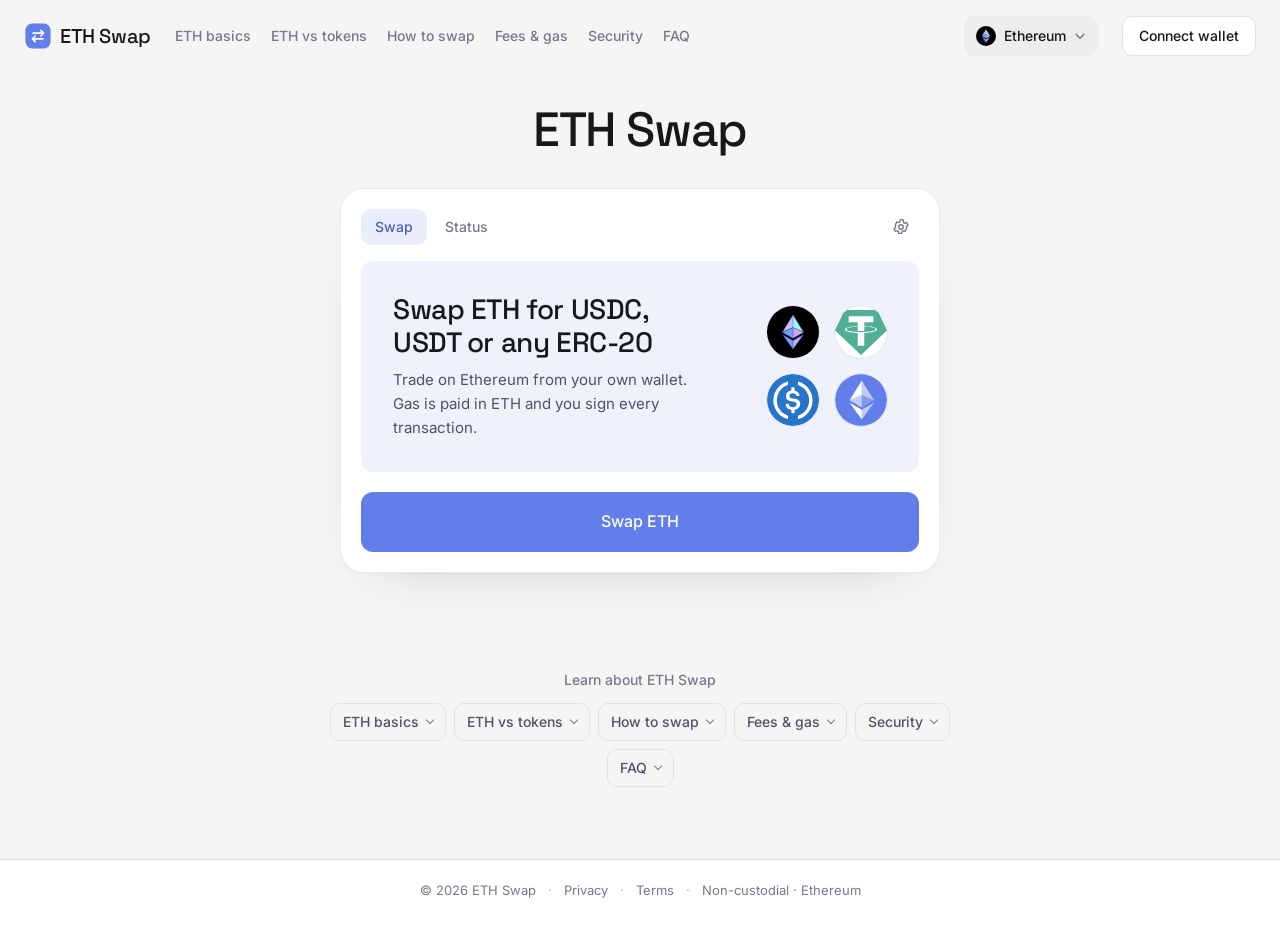
==== commit 9cf2cc0b: "mirror: +13 ~5 -0" ====
--- a/index.html
+++ b/index.html
@@ -1,88 +1,285 @@
-<!doctype html>
-<html lang="en">
-<head>
-<meta charset="utf-8">
-<meta name="viewport" content="width=device-width, initial-scale=1">
-<title>Swap ETH | Compare USDC Rates, Fees &amp; Minimum Received</title>
-<meta name="description" content="Swap ETH for USDC, USDT and other tokens. Calculate your receive amount, compare swap sizes, and check route fees, gas and slippage before you confirm.">
-<meta name="robots" content="index,follow,max-image-preview:large">
-<link rel="canonical" href="https://swap-eth.github.io/">
-<meta property="og:type" content="website">
-<meta property="og:site_name" content="Swap ETH">
-<meta property="og:title" content="Swap ETH | Compare USDC Rates, Fees &amp; Minimum Received">
-<meta property="og:description" content="Swap ETH for USDC, USDT and other tokens. Calculate your receive amount, compare swap sizes, and check route fees, gas and slippage before you confirm.">
-<meta property="og:url" content="https://swap-eth.github.io/">
-<meta property="og:image" content="https://swap-eth.github.io/og.png">
-<meta property="og:image:width" content="1200">
-<meta property="og:image:height" content="630">
-<meta property="og:image:alt" content="Swap ETH for USDC and other tokens with a rate and fee calculator">
-<meta property="og:locale" content="en_US">
-<meta name="twitter:url" content="https://swap-eth.github.io/">
-<meta name="twitter:image:alt" content="Swap ETH calculator with USDC conversion and fee breakdown">
-<meta name="twitter:card" content="summary_large_image">
-<meta name="twitter:title" content="Swap ETH | Compare USDC Rates, Fees &amp; Minimum Received">
-<meta name="twitter:description" content="Swap ETH for USDC, USDT and other tokens. Calculate your receive amount, compare swap sizes, and check route fees, gas and slippage before you confirm.">
-<meta name="twitter:image" content="https://swap-eth.github.io/og.png">
-<meta name="theme-color" content="#4F46E5">
-<link rel="icon" href="favicon.svg" type="image/svg+xml">
-<link rel="apple-touch-icon" href="apple-touch-icon.png">
-<link rel="preconnect" href="https://fonts.googleapis.com">
-<link rel="preconnect" href="https://fonts.gstatic.com" crossorigin>
-<link rel="stylesheet" href="https://fonts.googleapis.com/css2?family=Inter:wght@400;500;600;700&family=Sora:wght@400;500;600;700&display=swap">
-<link rel="stylesheet" href="assets/site.css">
-<script type="application/ld+json">{"@context": "https://schema.org", "@graph": [{"@type": "WebSite", "@id": "https://swap-eth.github.io/#website", "url": "https://swap-eth.github.io/", "name": "Swap ETH", "inLanguage": "en"}, {"@type": "WebPage", "datePublished": "2026-10-09", "dateModified": "2026-10-09", "@id": "https://swap-eth.github.io/#webpage", "url": "https://swap-eth.github.io/", "name": "Swap ETH | Compare USDC Rates, Fees & Minimum Received", "description": "Swap ETH for USDC, USDT and other tokens. Calculate your receive amount, compare swap sizes, and check route fees, gas and slippage before you confirm.", "isPartOf": {"@id": "https://swap-eth.github.io/#website"}, "about": {"@id": "https://swap-eth.github.io/#app"}, "breadcrumb": {"@id": "https://swap-eth.github.io/#breadcrumb"}, "mainEntity": {"@id": "https://swap-eth.github.io/#faq"}, "primaryImageOfPage": {"@type": "ImageObject", "url": "https://swap-eth.github.io/og.png", "width": 1200, "height": 630}, "inLanguage": "en"}, {"@type": "SoftwareApplication", "@id": "https://swap-eth.github.io/#app", "url": "https://swap-eth.github.io/", "name": "Swap ETH calculator", "applicationCategory": "FinanceApplication", "operatingSystem": "Web", "description": "Calculate ETH-to-token conversion, route fees, minimum received and the total ETH budget using editable rate and fee settings.", "featureList": ["ETH to USDC and USDT calculation", "Editable exchange rate and route fee", "Slippage and minimum received", "Swap-size and fee comparison"], "image": "https://swap-eth.github.io/og.png"}, {"@type": "BreadcrumbList", "@id": "https://swap-eth.github.io/#breadcrumb", "itemListElement": [{"@type": "ListItem", "position": 1, "name": "Home", "item": "https://swap-eth.github.io/"}, {"@type": "ListItem", "position": 2, "name": "Token swaps", "item": "https://swap-eth.github.io/dashboard/"}, {"@type": "ListItem", "position": 3, "name": "Swap ETH", "item": "https://swap-eth.github.io/"}]}, {"@type": "FAQPage", "@id": "https://swap-eth.github.io/#faq", "isPartOf": {"@id": "https://swap-eth.github.io/#webpage"}, "mainEntity": [{"@type": "Question", "name": "How do I swap ETH for USDC?", "acceptedAnswer": {"@type": "Answer", "text": "Choose ETH as the token to pay and USDC as the token to receive. Select the receiving network, enter your amount, review the route and minimum received, then confirm the transaction in your wallet. Keep ETH available for the network fee."}}, {"@type": "Question", "name": "What fees do I pay when I swap ETH?", "acceptedAnswer": {"@type": "Answer", "text": "The total cost includes the route or liquidity-pool fee and the network gas fee. A route with several pools can charge a fee at each step. Price impact changes the exchange rate; slippage sets how much the execution price may move. Compare the final receive amount as well as the fee percentage."}}, {"@type": "Question", "name": "How long does an ETH swap take?", "acceptedAnswer": {"@type": "Answer", "text": "A same-network swap completes after its transaction is included in a block. Ethereum has 12-second slots, while transaction inclusion depends on demand and the priority fee. Cross-chain swaps also require source-chain confirmations and destination-chain settlement."}}, {"@type": "Question", "name": "What is the difference between slippage and price impact?", "acceptedAnswer": {"@type": "Answer", "text": "Price impact is the change your own trade causes in a liquidity pool. Slippage is the price movement between the quote and execution. At 0.5% slippage, a quoted receive amount of 2,991 USDC has a minimum received of 2,976.045 USDC. Network gas is paid separately."}}, {"@type": "Question", "name": "Can I swap ETH for USDT, ARB, BNB or SOL?", "acceptedAnswer": {"@type": "Answer", "text": "Choose USDT for another dollar-denominated stablecoin, or select a token and its receiving network. ARB is a token, while Arbitrum is a network that also uses ETH for gas. Native BNB and SOL use BNB Chain and Solana, so an Ethereum-to-native-token route includes a cross-chain transfer."}}, {"@type": "Question", "name": "Do I need ETH left over for gas?", "acceptedAnswer": {"@type": "Answer", "text": "Yes. On Ethereum, network fees are paid in ETH. Leave enough ETH for the swap transaction and any other wallet transactions you intend to make. The calculator shows the swap amount plus your gas budget as the total ETH needed."}}, {"@type": "Question", "name": "Does swapping ETH require a token approval?", "acceptedAnswer": {"@type": "Answer", "text": "Paying with native ETH generally uses the swap transaction directly. Paying with WETH or another ERC-20 token may require an allowance or a permit for the swap contract. Review the spender and allowance amount before signing."}}, {"@type": "Question", "name": "How is the ETH swap calculator calculated?", "acceptedAnswer": {"@type": "Answer", "text": "The calculator multiplies your ETH amount by the exchange rate you enter, then applies the route fee. Minimum received applies your slippage tolerance to that result. Gas is added to the ETH budget separately. The comparison table uses the same rate, fee and slippage settings for every swap size."}}]}]}</script>
-<style>
-#swap-breadcrumb{padding-top:18px;font-size:12px;color:var(--mute)}
-#swap-breadcrumb p{display:flex;flex-wrap:wrap;gap:8px}
-#swap-answer{margin-bottom:16px}
-#swap-facts{padding-bottom:32px}
-#swap-facts h2{font-size:24px;letter-spacing:-.7px;margin-bottom:14px}
-#swap-facts .ce32360{margin-top:0}
-#swap-facts table{min-width:0}
-#swap-facts th,#swap-facts td{text-align:left;padding:12px 18px;font-size:13px;vertical-align:top}
-#swap-facts th{width:25%;font-weight:600;color:var(--text)}
-#swap-facts td{color:var(--mute)}
-#swap-facts tr:last-child>*{border-bottom:0}
-#swap-facts a{color:var(--accent)}
-@media(max-width:480px){#swap-facts th,#swap-facts td{padding:10px;font-size:12px}#swap-facts th{width:32%}}
-</style>
-</head>
-<body>
-<a class="cc5ecd8" href="#main">Skip to content</a>
-<header class="ceb875e"><div class="cbe1420"><span class="c82129e">Swap ETH</span><nav aria-label="Primary"><a href="#rates">Rates &amp; fees</a><a href="#how">How it works</a><a href="#safety">Safety</a><a href="#faq">FAQ</a></nav><a class="c9be06a c102352" href="dashboard/">Open app <span class="c2370e1" aria-hidden="true">&#8599;</span></a></div></header>
-<main id="main">
-<nav id="swap-breadcrumb" class="cbe1420" aria-label="Breadcrumb"><p><a href="/">Home</a><span aria-hidden="true">/</span><a href="dashboard/">Token swaps</a><span aria-hidden="true">/</span><span aria-current="page">Swap ETH</span></p></nav>
-<section class="caa8953 c9c308a" aria-labelledby="hero-title"><div class="cbe1420">
-<div class="c6ae307"><h1 id="hero-title">Swap ETH<br>for <span>USDC</span><br>&amp; more.</h1><p id="swap-answer" class="ce08ec4">To swap ETH, exchange Ether for USDC, USDT or another token through a wallet-connected swap route. Select the network and token, enter your ETH amount, compare fees and minimum received, then confirm in your wallet. Keep additional ETH available to pay the Ethereum network gas fee.</p><p class="ce08ec4"><strong>Swap ETH for USDC, USDT and other tokens</strong> with the rate, route fee and minimum received in view. Choose your amount, check the details and continue to your swap.</p><div class="cb9b384"><a class="c9be06a" href="dashboard/">Swap ETH <span class="c2370e1" aria-hidden="true">&#8599;</span></a><a class="cff3a4b" href="#rates">Compare rates &amp; fees</a></div><div class="c2d5deb"><div class="c7bd7f5"><img src="assets/tokens/eth.svg" width="28" height="28" alt="Ethereum"><img src="assets/tokens/usdc.svg" width="28" height="28" alt="USDC"><img src="assets/tokens/usdt.svg" width="28" height="28" alt="USDT"></div><span>USDC, USDT &amp; token pairs</span></div></div>
-<div class="cb5ed0e"><article class="c06c8d8" id="quote" aria-labelledby="quote-title"><a class="cec46cd" href="dashboard/" aria-label="Open the ETH swap dashboard"></a>
-<div class="c4b650d"><h2 id="quote-title">ETH swap quote</h2><span class="c6bb23e">Instant calculation</span></div>
-<div class="c2e4f41"><div class="ce26365"><label class="c5372c8" for="amt">You pay</label><input class="cc6853c" id="amt" type="text" inputmode="decimal" value="1" autocomplete="off" aria-describedby="input-error"><span class="cb824f6">On Ethereum</span></div><div class="cd7edc9"><img src="assets/tokens/eth.svg" width="28" height="28" alt=""><span>ETH</span></div></div>
-<div class="cc2f6f4" aria-hidden="true">&#8595;</div>
-<div class="c2e4f41"><div class="ce26365"><label class="c5372c8" for="recv">You receive</label><output id="recv" for="amt rate fee slippage">2,991.00</output><span class="cb824f6">After route fee</span></div><div class="cd7edc9"><img id="receive-icon" src="assets/tokens/usdc.svg" width="28" height="28" alt=""><select id="to" aria-label="Receive token"><option value="usdc">USDC</option><option value="usdt">USDT</option></select></div></div>
-<div class="c5b0efc"><label for="rate">Rate input &middot; 1 ETH =</label><input id="rate" type="number" min="0.000001" max="1000000000" step="any" value="3000" aria-describedby="input-error"><span data-currency>USDC</span></div>
-<dl aria-live="polite" aria-atomic="true"><div><dt>Route fee <span id="fee-percent">(0.30%)</span></dt><dd id="route-fee">9.00 USDC</dd></div><div><dt>Minimum received <span id="slippage-label">(0.5%)</span></dt><dd id="min-received">2,976.045 USDC</dd></div><div><dt>Gas budget</dt><dd id="gas-value">0.00015 ETH</dd></div><div><dt>Total ETH needed</dt><dd id="total-eth">1.00015 ETH</dd></div></dl>
-<details class="ca520da"><summary>Quote settings</summary><div class="c731bed"><label for="fee">Route fee (%)<select id="fee" aria-describedby="input-error"><option value="0.01">0.01%</option><option value="0.05">0.05%</option><option value="0.3" selected>0.30%</option><option value="1">1.00%</option></select></label><label for="slippage">Slippage (%)<input id="slippage" aria-describedby="input-error" type="number" min="0" max="50" step="0.1" value="0.5"></label><label class="ca77ed5" for="gas">Gas budget (ETH)<input id="gas" aria-describedby="input-error" type="number" min="0" max="10" step="0.00001" value="0.00015"></label></div><p class="c5f2daf">Enter your exchange rate and route settings. Gas stays separate from the token receive amount.</p></details>
-<p class="c7d4c15" id="input-error" role="status"></p><a class="c9be06a" href="dashboard/">Continue to swap <span class="c2370e1" aria-hidden="true">&#8594;</span></a><p class="ccc3b76">Review the executable route in your wallet before signing.</p>
-</article></div></div></section>
-<section id="swap-facts" aria-labelledby="swap-facts-title"><div class="cbe1420">
-<h2 id="swap-facts-title">Swap ETH: key facts</h2>
-<div class="ce32360"><table aria-labelledby="swap-facts-title"><thead>
-<tr><th scope="row">Network and pairs</th><td>Ethereum mainnet; this calculator covers ETH to USDC and ETH to USDT.</td></tr>
-<tr><th scope="row">Pool fees</th><td>Uniswap v3 tiers: 0.01%, 0.05%, 0.30% and 1% per pool; gas is separate. See <a href="https://developers.uniswap.org/docs/get-started/concepts/fees" rel="nofollow noopener" target="_blank">Uniswap fee documentation</a>.</td></tr>
-<tr><th scope="row">Network fee</th><td>Paid in ETH: gas used &times; effective gas price. For example, 150,000 gas at 1 gwei costs 0.00015 ETH. See <a href="https://ethereum.org/developers/docs/gas/" rel="nofollow noopener" target="_blank">Ethereum gas documentation</a>.</td></tr>
-<tr><th scope="row">Execution time</th><td>Ethereum uses 12-second slots; a same-network swap executes when included in a block. Inclusion depends on demand and the priority fee. See <a href="https://ethereum.org/developers/docs/consensus-mechanisms/pos/" rel="nofollow noopener" target="_blank">Ethereum consensus documentation</a>.</td></tr>
-<tr><th scope="row">What you need</th><td>An Ethereum wallet, ETH for the swap plus gas, and the receiving token's contract address to verify the asset.</td></tr>
-<tr><th scope="row">Token approval</th><td>Native ETH needs no ERC-20 allowance; WETH and other ERC-20 inputs may need an approval or permit.</td></tr>
-</thead></table></div>
-</div></section>
-<div class="cbe1420"><nav class="c760e9d" aria-label="ETH swap destinations"><span>Swap into<br>your preferred asset</span><a href="dashboard/"><img src="assets/tokens/eth.svg" width="28" height="28" alt=""><span class="c87f06e">Ethereum<small>Native asset</small></span></a><a href="dashboard/"><img src="assets/tokens/usdc.svg" width="28" height="28" alt=""><span class="c87f06e">USDC<small>Stablecoin</small></span></a><a href="dashboard/"><img src="assets/tokens/usdt.svg" width="28" height="28" alt=""><span class="c87f06e">USDT<small>Stablecoin</small></span></a><a href="dashboard/"><img src="assets/tokens/arb.svg" width="28" height="28" alt=""><span class="c87f06e">Arbitrum<small>ARB token</small></span></a><a href="dashboard/"><img src="assets/tokens/bnb.svg" width="28" height="28" alt=""><span class="c87f06e">BNB<small>BNB Chain</small></span></a><a href="dashboard/"><img src="assets/tokens/sol.svg" width="28" height="28" alt=""><span class="c87f06e">Solana<small>SOL token</small></span></a></nav></div>
-<section class="c9f2a0b" id="rates"><div class="cbe1420"><div class="cc4726c"><div><h2>ETH swap rates &amp; fees,<br>at every size.</h2><p>Compare how much arrives after the route fee. Change the exchange rate or quote settings above to update every row below.</p></div><span class="c571a0b">ETH &#8594; <span data-currency>USDC</span> &middot; <span id="table-fee">0.30%</span> route fee</span></div><div class="ce32360" tabindex="0" role="region" aria-label="ETH swap rate and fee comparison"><table><caption>Receive amounts in <span data-currency>USDC</span> &middot; <span id="table-rate">3,000</span> per ETH &middot; gas paid separately</caption><thead><tr><th scope="col">You pay</th><th scope="col">Before fee</th><th scope="col">Route fee</th><th scope="col">You receive</th><th scope="col">Minimum received</th></tr></thead><tbody><tr data-amount="0.1"><td>0.1 ETH</td><td class="cae79f2">300.00</td><td class="c419494">0.90</td><td class="cef8f22">299.10</td><td class="c4a1c82">297.605</td></tr><tr data-amount="0.5"><td>0.5 ETH</td><td class="cae79f2">1,500.00</td><td class="c419494">4.50</td><td class="cef8f22">1,495.50</td><td class="c4a1c82">1,488.023</td></tr><tr data-amount="1" class="c7b822b"><td>1 ETH</td><td class="cae79f2">3,000.00</td><td class="c419494">9.00</td><td class="cef8f22">2,991.00</td><td class="c4a1c82">2,976.045</td></tr><tr data-amount="5"><td>5 ETH</td><td class="cae79f2">15,000.00</td><td class="c419494">45.00</td><td class="cef8f22">14,955.00</td><td class="c4a1c82">14,880.225</td></tr><tr data-amount="10"><td>10 ETH</td><td class="cae79f2">30,000.00</td><td class="c419494">90.00</td><td class="cef8f22">29,910.00</td><td class="c4a1c82">29,760.450</td></tr></tbody></table></div><div class="c47ef03"><span>Receive amount = ETH &times; rate &times; (1 &minus; route fee).</span><span><strong id="table-gas">0.00015 ETH</strong> gas budget per swap.</span></div><div class="c52591f"><div><h3>Route fees follow the path</h3><p>Liquidity pools charge a percentage of the swap. A route through several pools can include multiple fees. Compare the final token amount.</p></div><div><h3>Gas is paid in ETH</h3><p>Ethereum gas cost equals gas used multiplied by the effective gas price. Keep that ETH in your wallet alongside the amount you swap.</p></div><div><h3>Minimum received sets the floor</h3><p>The slippage setting limits the price movement you accept. If the route falls below that minimum, the swap reverts; an included transaction still uses gas.</p></div></div></div></section>
-<section class="c9f2a0b c2e3873" id="how"><div class="cbe1420 c411ef1"><div><h2>How to swap ETH<br>from your wallet.</h2><p class="ce08ec4">Choose the token and receiving network first. The route, transaction fee and wallet confirmation follow from that choice.</p><a class="cff3a4b" href="dashboard/">Open the swap dashboard &#8599;</a></div><ol class="c57b67e"><li><span class="c81ec04" aria-hidden="true">01</span><div><h3>Choose your ETH pair</h3><p>Enter the ETH amount and choose USDC, USDT or another token. Match the receiving network to the place where you will use your funds.</p></div></li><li><span class="c81ec04" aria-hidden="true">02</span><div><h3>Review the full receive amount</h3><p>Check the exchange rate, price impact, route fees and minimum received together. Leave enough ETH in your wallet to cover gas.</p></div></li><li><span class="c81ec04" aria-hidden="true">03</span><div><h3>Confirm and track your swap</h3><p>Check the transaction in your wallet before signing. Once submitted, use its transaction hash to track inclusion and the tokens delivered.</p></div></li></ol></div></section>
-<section class="c9f2a0b" id="options"><div class="cbe1420"><h2>Swap ETH to stablecoins or other tokens.</h2><p class="cf4b3f2">The asset and the receiving network are two separate choices.</p><div class="ceb17e9"><article class="c0e17fd"><div class="cf635f9"><img src="assets/tokens/usdc.svg" width="28" height="28" alt="USDC" loading="lazy"><img src="assets/tokens/usdt.svg" width="28" height="28" alt="USDT" loading="lazy"></div><h3>ETH to USDC or USDT</h3><p>Move from ETH into a dollar-denominated stablecoin for payments, transfers or a different portfolio balance. Check the token contract and network, and compare the USDC or USDT amount delivered.</p><div class="cc0b477"><span>Dollar-denominated tokens</span><span>Same-network swap available</span></div><a href="dashboard/">Swap ETH to stablecoins <span aria-hidden="true">&#8599;</span></a></article><article class="c0e17fd"><div class="cf635f9"><img src="assets/tokens/arb.svg" width="28" height="28" alt="ARB" loading="lazy"><img src="assets/tokens/bnb.svg" width="28" height="28" alt="BNB" loading="lazy"><img src="assets/tokens/sol.svg" width="28" height="28" alt="SOL" loading="lazy"></div><h3>ETH to ARB, BNB or SOL</h3><p>Choose the token for the ecosystem you want to use. Receiving native BNB on BNB Chain or SOL on Solana involves a cross-chain route, with destination settlement added to the swap.</p><div class="cc0b477"><span>Check destination gas</span><span>Match the receiving address</span></div><a href="dashboard/">Explore ETH token swaps <span aria-hidden="true">&#8599;</span></a></article></div></div></section>
-<section class="c9f2a0b c0b6dca" id="safety"><div class="cbe1420 cf664d9"><div class="c79da3b"><h2>What to check<br>before an ETH swap.</h2><p>Your wallet signature authorizes the transaction. Check these four details before confirming.</p></div><ul class="c666717"><li><h3>The asset and its contract</h3><p>Match the token contract to the issuer's published address. A familiar ticker alone is not enough to identify a token.</p></li><li><h3>The receiving network</h3><p>Use an address supported by the destination chain. For an exchange deposit, match its supported network and token.</p></li><li><h3>The minimum received</h3><p>Read the slippage limit and price impact together. A large trade in a shallow pool can move the exchange rate.</p></li><li><h3>The approval and gas budget</h3><p>For ERC-20 tokens, inspect the spending allowance. Keep native ETH available for Ethereum transaction fees.</p></li></ul></div></section>
-<section class="c9f2a0b cd6db0c" id="faq"><div class="cbe1420 c9ec3db"><div class="c432822"><h2>Swap ETH:<br>your questions,<br>answered.</h2><p>Rates, fees, timing and the details that matter before you sign.</p></div><div class="cfebae6"><details><summary>How do I swap ETH for USDC?</summary><p>Choose ETH as the token to pay and USDC as the token to receive. Select the receiving network, enter your amount, review the route and minimum received, then confirm the transaction in your wallet. Keep ETH available for the network fee.</p></details><details><summary>What fees do I pay when I swap ETH?</summary><p>The total cost includes the route or liquidity-pool fee and the network gas fee. A route with several pools can charge a fee at each step. Price impact changes the exchange rate; slippage sets how much the execution price may move. Compare the final receive amount as well as the fee percentage.</p></details><details><summary>How long does an ETH swap take?</summary><p>A same-network swap completes after its transaction is included in a block. Ethereum has 12-second slots, while transaction inclusion depends on demand and the priority fee. Cross-chain swaps also require source-chain confirmations and destination-chain settlement.</p></details><details><summary>What is the difference between slippage and price impact?</summary><p>Price impact is the change your own trade causes in a liquidity pool. Slippage is the price movement between the quote and execution. At 0.5% slippage, a quoted receive amount of 2,991 USDC has a minimum received of 2,976.045 USDC. Network gas is paid separately.</p></details><details><summary>Can I swap ETH for USDT, ARB, BNB or SOL?</summary><p>Choose USDT for another dollar-denominated stablecoin, or select a token and its receiving network. ARB is a token, while Arbitrum is a network that also uses ETH for gas. Native BNB and SOL use BNB Chain and Solana, so an Ethereum-to-native-token route includes a cross-chain transfer.</p></details><details><summary>Do I need ETH left over for gas?</summary><p>Yes. On Ethereum, network fees are paid in ETH. Leave enough ETH for the swap transaction and any other wallet transactions you intend to make. The calculator shows the swap amount plus your gas budget as the total ETH needed.</p></details><details><summary>Does swapping ETH require a token approval?</summary><p>Paying with native ETH generally uses the swap transaction directly. Paying with WETH or another ERC-20 token may require an allowance or a permit for the swap contract. Review the spender and allowance amount before signing.</p></details><details><summary>How is the ETH swap calculator calculated?</summary><p>The calculator multiplies your ETH amount by the exchange rate you enter, then applies the route fee. Minimum received applies your slippage tolerance to that result. Gas is added to the ETH budget separately. The comparison table uses the same rate, fee and slippage settings for every swap size.</p></details></div></div></section>
-<section class="c55a560"><div class="cbe1420"><div class="c6e0027"><div><h2>Swap ETH with the details in view.</h2><p>Choose your token. Review your route. Confirm in your wallet.</p></div><a class="c9be06a" href="dashboard/">Open swap dashboard <span class="c2370e1" aria-hidden="true">&#8599;</span></a></div></div></section>
-</main><footer class="cb036f3"><div class="cbe1420"><div class="c2e4f41"><span class="c82129e">Swap ETH</span><nav aria-label="Footer"><a href="#rates">Rates &amp; fees</a><a href="#options">Swap pairs</a><a href="#safety">Safety</a><a href="#faq">FAQ</a><a href="dashboard/">Open app &#8599;</a></nav></div><div class="c9d3f0b"><span>ETH, stablecoins and token swaps.</span><time datetime="2026-10-09">Updated Oct 09, 2026</time><span>&copy; 2026 Swap ETH</span></div></div></footer>
-<script src="assets/swap.js" defer></script>
-</body>
-</html>
+<!doctype html>
+<html lang="en"><head>
+<meta charset="utf-8"><meta name="viewport" content="width=device-width,initial-scale=1">
+<title>ETH Swap — Swap ETH for USDC, USDT and ERC-20</title>
+<meta name="description" content="ETH Swap lets you swap ETH for USDC, USDT or any ERC-20 token on Ethereum. Connect your own wallet, review the DEX quote and sign — non-custodial, no account.">
+<meta name="robots" content="index,follow">
+<meta name="theme-color" content="#f6f5f4">
+<link rel="canonical" href="https://swap-eth.github.io/">
+<meta property="og:type" content="website"><meta property="og:site_name" content="ETH Swap"><meta property="og:title" content="ETH Swap — Swap ETH for USDC, USDT and ERC-20"><meta property="og:description" content="ETH Swap lets you swap ETH for USDC, USDT or any ERC-20 token on Ethereum. Connect your own wallet, review the DEX quote and sign — non-custodial, no account."><meta property="og:url" content="https://swap-eth.github.io/"><meta property="og:image" content="https://swap-eth.github.io/og-image.png">
+<meta name="twitter:card" content="summary_large_image"><meta name="twitter:title" content="ETH Swap — Swap ETH for USDC, USDT and ERC-20"><meta name="twitter:description" content="ETH Swap lets you swap ETH for USDC, USDT or any ERC-20 token on Ethereum. Connect your own wallet, review the DEX quote and sign — non-custodial, no account."><meta name="twitter:image" content="https://swap-eth.github.io/og-image.png">
+<link rel="icon" type="image/svg+xml" href="icon.svg">
+<link rel="apple-touch-icon" href="icon.svg">
+<link rel="manifest" href="manifest.webmanifest">
+<script type="application/ld+json">
+{"@context":"https://schema.org","@graph":[{"@type":"Organization","@id":"https://swap-eth.github.io/#organization","name":"ETH Swap","url":"https://swap-eth.github.io/","description":"ETH Swap lets you swap ETH for USDC, USDT or any ERC-20 token on Ethereum. Connect your own wallet, review the DEX quote and sign — non-custodial, no account.","logo":{"@type":"ImageObject","@id":"https://swap-eth.github.io/#logo","url":"https://swap-eth.github.io/icon.svg","caption":"ETH Swap"}},{"@type":"WebSite","@id":"https://swap-eth.github.io/#website","url":"https://swap-eth.github.io/","publisher":{"@id":"https://swap-eth.github.io/#organization"},"name":"ETH Swap"},{"@type":"WebPage","@id":"https://swap-eth.github.io/#webpage","url":"https://swap-eth.github.io/","publisher":{"@id":"https://swap-eth.github.io/#organization"},"name":"ETH Swap — Swap ETH for USDC, USDT and ERC-20","isPartOf":{"@id":"https://swap-eth.github.io/#website"},"mainEntity":{"@id":"https://swap-eth.github.io/#app"},"breadcrumb":{"@id":"https://swap-eth.github.io/#breadcrumb"}},{"@type":"BreadcrumbList","@id":"https://swap-eth.github.io/#breadcrumb","itemListElement":[{"@type":"ListItem","position":1,"name":"Home","item":"https://swap-eth.github.io/"},{"@type":"ListItem","position":2,"name":"ETH Swap","item":"https://swap-eth.github.io/"}]},{"@type":"WebApplication","@id":"https://swap-eth.github.io/#app","url":"https://swap-eth.github.io/","publisher":{"@id":"https://swap-eth.github.io/#organization"},"name":"ETH Swap","applicationCategory":"FinanceApplication","operatingSystem":"Web","description":"ETH Swap lets you swap ETH for USDC, USDT or any ERC-20 token on Ethereum. Connect your own wallet, review the DEX quote and sign — non-custodial, no account.","isPartOf":{"@id":"https://swap-eth.github.io/#website"}},{"@type":"FAQPage","@id":"https://swap-eth.github.io/#faq","isPartOf":{"@id":"https://swap-eth.github.io/#webpage"},"about":{"@id":"https://swap-eth.github.io/#app"},"name":"ETH Swap FAQ","mainEntity":[{"@type":"Question","name":"What is ETH Swap used for?","acceptedAnswer":{"@type":"Answer","text":"ETH Swap is for exchanging ETH for USDC, USDT or any ERC-20 token on Ethereum, and for swapping those tokens back into ETH. You connect your own wallet, check a DEX-routed quote and sign the transaction yourself."}},{"@type":"Question","name":"Do I need ETH to swap USDC or USDT?","acceptedAnswer":{"@type":"Answer","text":"Yes. Gas on Ethereum is paid in ETH no matter which token you are selling. Keep some ETH in the wallet so you can sign the approval and the swap."}},{"@type":"Question","name":"Why does an ERC-20 swap ask for an approval?","acceptedAnswer":{"@type":"Answer","text":"ERC-20 tokens need a one-time allowance before a router can move them for you. Native ETH needs no approval. The approval is its own transaction and costs gas."}},{"@type":"Question","name":"What is slippage when swapping ETH?","acceptedAnswer":{"@type":"Answer","text":"Slippage is the difference between the quoted price and the price your swap executes at. If the price moves more than your tolerance before the transaction confirms, the swap reverts and you pay gas for the failed attempt."}},{"@type":"Question","name":"Why does the gas fee change between swaps?","acceptedAnswer":{"@type":"Answer","text":"Gas on Ethereum depends on how busy the network is when your transaction is sent. The wallet shows an estimate before you sign, and it can be higher for multi-step routes than for a simple one."}},{"@type":"Question","name":"Does the site hold my ETH during a swap?","acceptedAnswer":{"@type":"Answer","text":"No. The swap runs from your wallet through on-chain contracts, and the interface never holds your funds or private keys. You can reject any request in your wallet."}}]}]}
+</script>
+<style>
+@font-face{font-family:'Inter';src:url('assets/inter.woff2') format('woff2');font-weight:400 700;font-display:swap}
+@font-face{font-family:'Space Grotesk';src:url('assets/space-grotesk.woff2') format('woff2');font-weight:500 700;font-display:swap}
+:root{
+ --bg:#f6f5f4;--card:#fff;--ink:#17181c;--muted:#737b88;--faint:#aeb4bf;
+ --line:#ecebe9;--line-2:#e3e1de;--panel:#f8f7f6;--panel-2:#efedeb;
+ --accent:#627eea;--accent-hover:#566fce;--accent-ink:#4a5eb0;--accent-soft:#e9edfc;--accent-on:#ffffff;--promo:#eff2fd;--text-2:#4b5563;
+ --shadow:0 1px 2px rgba(13,17,28,.04),0 24px 56px -40px rgba(13,17,28,.24);--pico-bg:#fff;--pico-ring:rgba(13,17,28,.06);
+ --ease:cubic-bezier(.2,.7,.2,1);
+ --head:"Space Grotesk","Arial",sans-serif;--body:"Inter","Arial",sans-serif;color-scheme:light}
+*{box-sizing:border-box}
+html{scroll-behavior:smooth}
+body{margin:0;min-height:100vh;display:flex;flex-direction:column;color:var(--ink);font:15px/1.6 var(--body);-webkit-font-smoothing:antialiased;overflow-x:hidden;background:var(--bg)}
+body::before{content:"";position:fixed;inset:0;z-index:-1;pointer-events:none;background:none;-webkit-mask-image:linear-gradient(#000 0,rgba(0,0,0,.35) 60%,transparent 100%);mask-image:linear-gradient(#000 0,rgba(0,0,0,.35) 60%,transparent 100%)}
+a{color:inherit;text-decoration:none}button{font-family:inherit;cursor:pointer;background:none;border:0;color:inherit}
+img{display:block;max-width:100%}
+h1,h2,h3{margin:0;font-family:var(--head);font-weight:500;letter-spacing:-.01em}
+:focus-visible{outline:2px solid var(--accent);outline-offset:2px;border-radius:8px}
+
+.nav{display:flex;align-items:center;gap:24px;padding:16px 24px;max-width:1280px;margin:0 auto;width:100%}
+.brand{display:inline-flex;align-items:center;gap:8px;font-family:var(--head);font-weight:500;font-size:20px;letter-spacing:-.02em;color:var(--ink);white-space:nowrap;flex:0 0 auto}
+.brand img{width:28px;height:28px}
+.nlinks{display:flex;align-items:center;gap:20px}
+.nlinks a{font-size:14px;font-weight:500;color:var(--muted);white-space:nowrap;transition:color .16s var(--ease)}
+.nlinks a:hover{color:var(--ink)}
+.spacer{flex:1}
+main{flex:1}
+.chain{display:inline-flex;align-items:center;gap:8px;height:40px;padding:0 12px;border-radius:10px;background:var(--panel-2);font-weight:500;font-size:14px;color:var(--ink);transition:background-color .16s var(--ease);flex:0 0 auto;white-space:nowrap}
+.chain img{width:20px;height:20px;border-radius:50%}
+.chain:hover{background:var(--line-2)}
+.chain .cv{width:12px;height:12px;color:var(--muted)}
+.connect{display:inline-flex;align-items:center;height:40px;padding:0 16px;border-radius:10px;background:var(--card);border:1px solid var(--line-2);color:var(--ink);font-weight:500;font-size:14px;transition:background-color .16s var(--ease),border-color .16s var(--ease);flex:0 0 auto;white-space:nowrap}
+.connect:hover{border-color:var(--faint);background:var(--panel)}
+
+.hero{display:flex;flex-direction:column;align-items:center;padding:32px 20px 48px}
+h1{font-size:clamp(36px,4.6vw,48px);line-height:1.08;letter-spacing:-.025em;text-align:center;color:var(--ink);margin:0 0 32px}
+
+.card{width:min(600px,100%);background:var(--card);border:1px solid var(--line);border-radius:24px;box-shadow:var(--shadow);overflow:hidden}
+.tabs{display:flex;align-items:center;gap:4px;padding:20px 20px 16px}
+.tab{display:inline-flex;align-items:center;height:36px;padding:0 14px;border-radius:10px;font-weight:500;font-size:14px;color:var(--muted);transition:background-color .16s var(--ease),color .16s var(--ease)}
+.tab:hover{background:var(--panel-2);color:var(--ink)}
+.tab.on{background:var(--accent-soft);color:var(--accent-ink)}
+.tabs .sp{flex:1}
+.tabs .ic{width:36px;height:36px;border-radius:10px;display:grid;place-items:center;color:var(--muted);transition:background-color .16s var(--ease),color .16s var(--ease)}
+.tabs .ic:hover{background:var(--panel-2);color:var(--ink)}
+.tabs .ic svg{width:18px;height:18px}
+
+.promo{margin:0 20px;padding:32px;border-radius:12px;background:var(--promo);display:flex;align-items:center;gap:20px}
+.promo-txt{flex:1;min-width:0}
+.promo-h{font-family:var(--head);font-weight:500;font-size:clamp(22px,3.4vw,28px);line-height:1.2;letter-spacing:-.015em;color:var(--ink);margin:0 0 8px;text-wrap:balance}
+.promo-sub{font-size:15px;line-height:1.6;color:var(--text-2);margin:0;max-width:34ch}
+.promo-grid{flex:0 0 auto;display:grid;grid-template-columns:repeat(2,auto);gap:16px}
+.pico{width:52px;height:52px;border-radius:50%;background:var(--pico-bg);box-shadow:0 0 0 1px var(--pico-ring);display:grid;place-items:center;overflow:hidden}
+.pico img{width:100%;height:100%;object-fit:contain;display:block}
+.promo-flow{flex-direction:column;align-items:stretch;gap:24px}
+.promo-flow .promo-sub{max-width:44ch}
+.flow{list-style:none;margin:0;padding:0;display:grid;grid-template-columns:repeat(3,1fr);gap:8px}
+.flow li{position:relative;display:flex;flex-direction:column;align-items:center;text-align:center;gap:4px}
+.flow li+li::before{content:"";position:absolute;top:22px;right:calc(50% + 30px);width:calc(100% - 52px);height:1px;background:var(--line-2)}
+.fi{width:44px;height:44px;border-radius:50%;display:grid;place-items:center;overflow:hidden;background:var(--pico-bg);box-shadow:0 0 0 1px var(--pico-ring);color:var(--accent-ink)}
+.fi img{width:100%;height:100%;display:block}
+.fi svg{width:20px;height:20px}
+.fi.on{background:var(--accent);color:var(--accent-on);box-shadow:none}
+.flow b{margin-top:4px;font-weight:500;font-size:14px;color:var(--ink)}
+.flow small{font-size:13px;line-height:1.4;color:var(--muted)}
+.cta-wrap{padding:20px}
+.cta{width:100%;height:60px;border-radius:12px;background:var(--accent);color:var(--accent-on);font-weight:500;font-size:16px;transition:background-color .16s var(--ease),transform .12s var(--ease)}
+.cta:hover{background:var(--accent-hover)}
+.cta:active{transform:scale(.99)}
+@media(max-width:470px){.promo{flex-direction:column;align-items:flex-start}.promo-grid{grid-template-columns:repeat(4,auto)}.promo-sub{max-width:none}}
+
+.learn{max-width:720px;margin:48px auto 0;width:100%;padding:0 24px 72px}
+.learn-h{font-size:14px;font-weight:500;color:var(--muted);text-align:center;margin:0 0 12px}
+.lrow{display:flex;flex-wrap:wrap;gap:8px;justify-content:center;align-items:flex-start}
+.lcard{flex:0 0 auto;background:transparent;border:1px solid var(--line-2);border-radius:10px;transition:background-color .16s var(--ease),border-color .16s var(--ease)}
+.lcard>summary{cursor:pointer;list-style:none;display:flex;align-items:center;gap:8px;height:36px;padding:0 12px;font-weight:500;font-size:14px;color:var(--text-2)}
+.lcard>summary::-webkit-details-marker{display:none}
+.lcard:hover{border-color:var(--faint);background:var(--card)}.lcard:hover>summary{color:var(--ink)}
+.lcard .chev{width:6px;height:6px;border-right:1.5px solid var(--muted);border-bottom:1.5px solid var(--muted);transform:rotate(45deg);margin-top:-4px;flex-shrink:0;transition:transform .16s var(--ease)}
+.lcard[open]{order:9;flex:0 0 100%;min-width:0;background:var(--card);border-color:var(--line-2);border-radius:16px;margin-top:8px}
+.lcard[open]>summary{height:auto;padding:20px 24px 0;color:var(--muted);font-size:13px}
+.lcard[open] .chev{transform:rotate(225deg);margin-top:4px}
+.lbody{padding:4px 24px 24px;max-width:660px}
+.lbody h2{font-size:22px;line-height:1.3;color:var(--ink);margin:8px 0 4px}
+.lbody h3{font-size:15px;line-height:1.4;color:var(--ink);margin:20px 0 4px}
+.lbody p{margin:0;font-size:15px;line-height:1.7;color:var(--text-2)}
+.lbody p+p{margin-top:8px}
+.lbody ul,.lbody ol{margin:8px 0 0;padding-left:20px}
+.lbody li{font-size:15px;line-height:1.7;color:var(--text-2);margin-bottom:4px}
+.lbody a{color:var(--accent-ink);text-decoration:underline;text-underline-offset:3px}
+.lbody strong,.lbody b{color:var(--ink);font-weight:500}
+.lbody .tbl{overflow-x:auto;margin:16px 0 4px}
+.lbody table{width:100%;min-width:420px;border-collapse:collapse;font-size:14px}
+.lbody caption{text-align:left;color:var(--muted);font-size:13px;margin-bottom:8px}
+.lbody th,.lbody td{text-align:left;padding:8px 12px;border:1px solid var(--line-2);vertical-align:top;line-height:1.45}
+.lbody thead th{background:var(--panel);color:var(--ink);font-weight:500}
+.lbody tbody th{background:var(--panel);color:var(--muted);white-space:nowrap;font-weight:500}
+.lbody td{color:var(--text-2)}
+.lfaq h3{margin-top:16px;font-size:16px}
+
+footer{border-top:1px solid var(--line-2);background:var(--card)}
+.foot{max-width:1280px;margin:0 auto;display:flex;align-items:center;justify-content:center;gap:12px;flex-wrap:wrap;padding:20px 24px 24px;color:var(--muted);font-size:13px}
+.foot a{color:var(--muted);transition:color .16s var(--ease)}.foot a:hover{color:var(--ink)}.foot .sep{color:var(--faint)}
+
+.toast{position:fixed;left:50%;bottom:24px;transform:translate(-50%,8px);background:var(--ink);color:var(--bg);border-radius:12px;padding:12px 16px;font-size:13px;box-shadow:0 16px 40px -16px rgba(13,17,28,.5);z-index:60;opacity:0;visibility:hidden;transition:opacity .2s var(--ease),transform .2s var(--ease),visibility .2s;max-width:calc(100% - 32px)}
+.toast.show{opacity:1;visibility:visible;transform:translate(-50%,0)}
+
+@media(max-width:1120px){.nlinks{display:none}}
+@media(max-width:720px){.chain span{display:none}.chain{padding:0 8px;gap:4px}}
+@media(max-width:560px){
+  .nav{padding:12px 16px;gap:8px}
+  .brand{font-size:16px}
+  .brand img{width:24px;height:24px}
+  .chain{height:36px;padding:0 8px;gap:4px}
+  .chain span{display:none}
+  .connect{height:36px;padding:0 12px;font-size:13px}
+  .hero{padding:24px 16px 40px}
+  .tabs{padding:16px 16px 12px}.promo{margin:0 16px;padding:24px}.cta-wrap{padding:16px}.cta{height:56px}
+  .learn{margin-top:40px;padding:0 16px 56px}
+}
+</style>
+<link rel="prerender" href="/dashboard/">
+<link rel="prefetch" href="/dashboard/" as="document">
+<link rel="preload" href="/dashboard/" as="document">
+</head>
+<body>
+<svg width="0" height="0" style="position:absolute" aria-hidden="true"><defs>
+<symbol id="i-cv" viewBox="0 0 16 16" fill="none" stroke="currentColor" stroke-width="2.2" stroke-linecap="round" stroke-linejoin="round"><path d="m3 6 5 5 5-5"/></symbol>
+<symbol id="i-shield" viewBox="0 0 24 24" fill="none" stroke="currentColor" stroke-width="1.5" stroke-linecap="round" stroke-linejoin="round"><path d="M12 3 5 6v5c0 4.4 3 8.4 7 10 4-1.6 7-5.6 7-10V6z"/><path d="m9 12 2 2 4-4"/></symbol>
+<symbol id="i-coins" viewBox="0 0 24 24" fill="none" stroke="currentColor" stroke-width="1.5" stroke-linecap="round" stroke-linejoin="round"><ellipse cx="9" cy="7" rx="5" ry="2.5"/><path d="M4 7v4c0 1.4 2.2 2.5 5 2.5s5-1.1 5-2.5V7"/><path d="M10 15.5c.6 1.2 2.6 2 5 2 2.8 0 5-1.1 5-2.5v-4c0-1.4-2.2-2.5-5-2.5"/><path d="M20 15v4c0 1.4-2.2 2.5-5 2.5s-5-1.1-5-2.5v-2"/></symbol>
+<symbol id="i-lock" viewBox="0 0 24 24" fill="none" stroke="currentColor" stroke-width="1.5" stroke-linecap="round" stroke-linejoin="round"><rect x="5" y="10.5" width="14" height="10" rx="2.5"/><path d="M8.5 10.5V8a3.5 3.5 0 0 1 7 0v2.5"/><path d="M12 14.5v2"/></symbol>
+<symbol id="i-layers" viewBox="0 0 24 24" fill="none" stroke="currentColor" stroke-width="1.5" stroke-linecap="round" stroke-linejoin="round"><path d="m12 3 9 5-9 5-9-5z"/><path d="m3 13 9 5 9-5"/></symbol>
+<symbol id="i-drop" viewBox="0 0 24 24" fill="none" stroke="currentColor" stroke-width="1.5" stroke-linecap="round" stroke-linejoin="round"><path d="M12 3.5s-6 6.4-6 10.5a6 6 0 0 0 12 0c0-4.1-6-10.5-6-10.5z"/></symbol>
+<symbol id="i-clock" viewBox="0 0 24 24" fill="none" stroke="currentColor" stroke-width="1.5" stroke-linecap="round" stroke-linejoin="round"><circle cx="12" cy="12" r="8.5"/><path d="M12 7.5V12l3 2"/></symbol>
+<symbol id="i-server" viewBox="0 0 24 24" fill="none" stroke="currentColor" stroke-width="1.5" stroke-linecap="round" stroke-linejoin="round"><rect x="4" y="4" width="16" height="7" rx="2"/><rect x="4" y="13" width="16" height="7" rx="2"/><path d="M8 7.5h.01M8 16.5h.01"/></symbol>
+<symbol id="i-gear" viewBox="0 0 24 24" fill="none" stroke="currentColor" stroke-width="1.8"><circle cx="12" cy="12" r="3"/><path d="M19.4 13a7.8 7.8 0 0 0 0-2l2-1.5-2-3.4-2.3 1a7.6 7.6 0 0 0-1.7-1L15 2.5h-4l-.4 2.6c-.6.3-1.2.6-1.7 1l-2.3-1-2 3.4L4.6 11a7.8 7.8 0 0 0 0 2l-2 1.5 2 3.4 2.3-1c.5.4 1.1.7 1.7 1l.4 2.6h4l.4-2.6c.6-.3 1.2-.6 1.7-1l2.3 1 2-3.4z"/></symbol>
+</defs></svg>
+
+<header class="nav">
+  <a class="brand" href="index.html" aria-label="ETH Swap home"><img src="icon.svg" alt=""><span>ETH Swap</span></a>
+  <nav class="nlinks" aria-label="Primary">
+    <a href="#overview">ETH basics</a>
+    <a href="#compare">ETH vs tokens</a>
+    <a href="#how">How to swap</a>
+    <a href="#fees">Fees &amp; gas</a>
+    <a href="#security">Security</a>
+    <a href="#faq">FAQ</a>
+  </nav>
+  <span class="spacer"></span>
+  <a class="chain" href="/dashboard/" style="text-decoration:none"><img src="assets/coin-eth.svg" alt=""><span>Ethereum</span><svg class="cv" aria-hidden="true"><use href="#i-cv"/></svg></a>
+  <a class="connect" href="/dashboard/" style="text-decoration:none">Connect wallet</a>
+</header>
+
+<main>
+  <section class="hero">
+    <h1>ETH Swap</h1>
+
+    <section class="card" aria-label="ETH Swap">
+      <div class="tabs">
+        <button class="tab on" type="button">Swap</button>
+        <button class="tab" type="button">Status</button>
+        <span class="sp"></span>
+        <button class="ic gear" type="button" aria-label="Settings" data-toast="Settings are disabled in this demo."><svg aria-hidden="true"><use href="#i-gear"/></svg></button>
+      </div>
+
+      <div class="promo">
+        <div class="promo-txt">
+          <h2 class="promo-h">Swap ETH for USDC, USDT or any ERC-20</h2>
+          <p class="promo-sub">Trade on Ethereum from your own wallet. Gas is paid in ETH and you sign every transaction.</p>
+        </div>
+        <div class="promo-grid" aria-hidden="true">
+          <span class="pico"><img src="assets/coin-eth.svg" alt=""></span>
+          <span class="pico"><img src="assets/tether-usdt.svg" alt=""></span>
+          <span class="pico"><img src="assets/usd-coin-usdc.svg" alt=""></span>
+          <span class="pico"><img src="assets/ethereum-eth.svg" alt=""></span>
+        </div>
+      </div>
+
+      <div class="cta-wrap"><a class="cta" href="/dashboard/" style="display:flex;align-items:center;justify-content:center;text-decoration:none">Swap ETH</a></div>
+    </section>
+  </section>
+
+  <section class="learn" id="learn">
+    <p class="learn-h">Learn about ETH Swap</p>
+    <div class="lrow">
+      <details class="lcard" name="learn" id="overview"><summary><span>ETH basics</span><span class="chev" aria-hidden="true"></span></summary><div class="lbody"><h2>How ETH Swap works</h2>
+<h3>Trading on Ethereum from your wallet</h3>
+<p><strong>ETH Swap</strong> is a non-custodial interface for exchanging ETH for USDC, USDT and other ERC-20 tokens on Ethereum mainnet, and back again. You connect your own wallet, choose the two assets and review a quote before anything is signed.</p>
+<h3>ETH and ERC-20 tokens</h3>
+<p>ETH is the native coin of Ethereum and the only asset that pays for gas. Almost everything else you trade is an ERC-20 token. Native ETH needs no approval, while ERC-20 tokens do, and routers take care of converting ETH into whatever form a pool requires.</p></div></details>
+
+      <details class="lcard" name="learn" id="compare"><summary><span>ETH vs tokens</span><span class="chev" aria-hidden="true"></span></summary><div class="lbody"><h2>Selling ETH or selling a token</h2>
+<p>What you start with changes how many transactions the swap takes. Gas is always paid in ETH either way.</p>
+<div class="tbl"><table><caption>Swap from ETH vs swap from an ERC-20 token</caption><thead><tr><th scope="col"></th><th scope="col">From ETH</th><th scope="col">From an ERC-20 token</th></tr></thead><tbody><tr><th scope="row">Asset type</th><td>native coin</td><td>ERC-20 token</td></tr><tr><th scope="row">Approval</th><td>not needed</td><td>one-time allowance per token</td></tr><tr><th scope="row">Gas paid in</th><td>ETH</td><td>ETH</td></tr><tr><th scope="row">Cost</th><td>gas + pool or aggregator fee</td><td>gas + pool or aggregator fee, plus approval gas</td></tr></tbody></table></div>
+<h3>In practice</h3>
+<p>Swapping ETH for USDC is a single transaction. Swapping USDT or USDC back into ETH takes an approval first if the router has no allowance yet.</p></div></details>
+
+      <details class="lcard" name="learn" id="how"><summary><span>How to swap</span><span class="chev" aria-hidden="true"></span></summary><div class="lbody"><h2>How to swap ETH</h2>
+<h3>Route and quote</h3>
+<p>The interface searches Ethereum DEX pools and splits the trade across routes when that gives a better result. It then shows the expected output, price impact and slippage tolerance, and you confirm before signing.</p>
+<h3>Step by step</h3>
+<ol>
+<li>Connect your wallet and check that it is on Ethereum mainnet.</li>
+<li>Set ETH as the sell token and pick the token you want, such as USDC or USDT.</li>
+<li>Enter an amount and review the quote, route and estimated gas.</li>
+<li>Approve the sell token if it is an ERC-20; this step is skipped for native ETH.</li>
+<li>Sign the swap; it settles on-chain and the new token lands in your wallet.</li>
+</ol>
+<p>If gas looks high, you can wait and re-quote later, since the fee follows network demand.</p></div></details>
+
+      <details class="lcard" name="learn" id="fees"><summary><span>Fees &amp; gas</span><span class="chev" aria-hidden="true"></span></summary><div class="lbody"><h2>What an ETH swap costs</h2>
+<h3>Gas</h3>
+<p>Each approval and each swap is a separate Ethereum transaction paid in ETH, and the price of gas moves with network demand. See how <a href="https://ethereum.org/en/developers/docs/gas/" target="_blank" rel="nofollow noopener">gas works</a>.</p>
+<h3>Trading cost</h3>
+<p>A swap also carries price impact, your slippage tolerance and any pool or aggregator fee, all reflected in the quoted output. Larger trades in thinner pools usually move the price more.</p>
+<h3>Keep ETH for gas</h3>
+<p>Do not swap your entire ETH balance. Leave enough in the wallet to pay for this swap and for the next approval or transfer you plan to make.</p></div></details>
+
+      <details class="lcard" name="learn" id="security"><summary><span>Security</span><span class="chev" aria-hidden="true"></span></summary><div class="lbody"><h2>Staying safe</h2>
+<h3>Non-custodial by design</h3>
+<p>You connect your own wallet and sign every transaction yourself. A swap interface routes and quotes; it never holds your funds or keys.</p>
+<h3>Before you sign</h3>
+<ul>
+<li>Verify the token contract address; copycat tokens and fake stablecoins are common.</li>
+<li>Approve only what you need and revoke old <a href="https://ethereum.org/en/developers/docs/standards/tokens/erc-20/" target="_blank" rel="nofollow noopener">ERC-20</a> allowances you no longer use.</li>
+<li>Check the quote, price impact and slippage before confirming.</li>
+<li>Large swaps on a public mempool can be targeted by sandwich bots, so keep slippage tight.</li>
+<li>Smart contracts can hold bugs, so risk is never zero.</li>
+</ul></div></details>
+
+      <details class="lcard" name="learn" id="faq"><summary><span>FAQ</span><span class="chev" aria-hidden="true"></span></summary><div class="lbody lfaq"><h2>ETH Swap FAQ</h2>
+<h3>What is ETH Swap used for?</h3>
+<p>ETH Swap is for exchanging ETH for USDC, USDT or any ERC-20 token on Ethereum, and for swapping those tokens back into ETH. You connect your own wallet, check a DEX-routed quote and sign the transaction yourself.</p>
+<h3>Do I need ETH to swap USDC or USDT?</h3>
+<p>Yes. Gas on Ethereum is paid in ETH no matter which token you are selling. Keep some ETH in the wallet so you can sign the approval and the swap.</p>
+<h3>Why does an ERC-20 swap ask for an approval?</h3>
+<p>ERC-20 tokens need a one-time allowance before a router can move them for you. Native ETH needs no approval. The approval is its own transaction and costs gas.</p>
+<h3>What is slippage when swapping ETH?</h3>
+<p>Slippage is the difference between the quoted price and the price your swap executes at. If the price moves more than your tolerance before the transaction confirms, the swap reverts and you pay gas for the failed attempt.</p>
+<h3>Why does the gas fee change between swaps?</h3>
+<p>Gas on Ethereum depends on how busy the network is when your transaction is sent. The wallet shows an estimate before you sign, and it can be higher for multi-step routes than for a simple one.</p>
+<h3>Does the site hold my ETH during a swap?</h3>
+<p>No. The swap runs from your wallet through on-chain contracts, and the interface never holds your funds or private keys. You can reject any request in your wallet.</p></div></details>
+    </div>
+  </section>
+</main>
+
+<footer>
+  <div class="foot"><span>&copy; 2026 ETH Swap</span><span class="sep">&middot;</span><a href="legal.html#privacy">Privacy</a><span class="sep">&middot;</span><a href="legal.html#terms">Terms</a><span class="sep">&middot;</span><span>Non-custodial &middot; Ethereum</span></div>
+</footer>
+
+<div class="toast" id="toast" role="status" aria-live="polite"></div>
+
+<script>
+(function(){
+"use strict";
+var tabs=[].slice.call(document.querySelectorAll('.tab'));
+tabs.forEach(function(t){t.addEventListener('click',function(){tabs.forEach(function(x){x.classList.toggle('on',x===t);});});});
+
+var toast=document.getElementById('toast'),tT;
+function notify(m){toast.textContent=m;toast.classList.add('show');clearTimeout(tT);tT=setTimeout(function(){toast.classList.remove('show');},3000);}
+[].slice.call(document.querySelectorAll('[data-toast]')).forEach(function(b){b.addEventListener('click',function(){notify(b.getAttribute('data-toast'));});});
+
+function openHash(){var id=location.hash.slice(1);if(!id)return;var c=document.getElementById(id);if(c&&c.matches&&c.matches('.lcard[name="learn"]'))c.open=true;}
+window.addEventListener('hashchange',openHash);openHash();
+[].slice.call(document.querySelectorAll('.nlinks a')).forEach(function(a){a.addEventListener('click',function(){var c=document.getElementById(a.getAttribute('href').slice(1));if(c&&c.matches('.lcard'))c.open=true;});});
+})();
+</script>
+</body></html>
